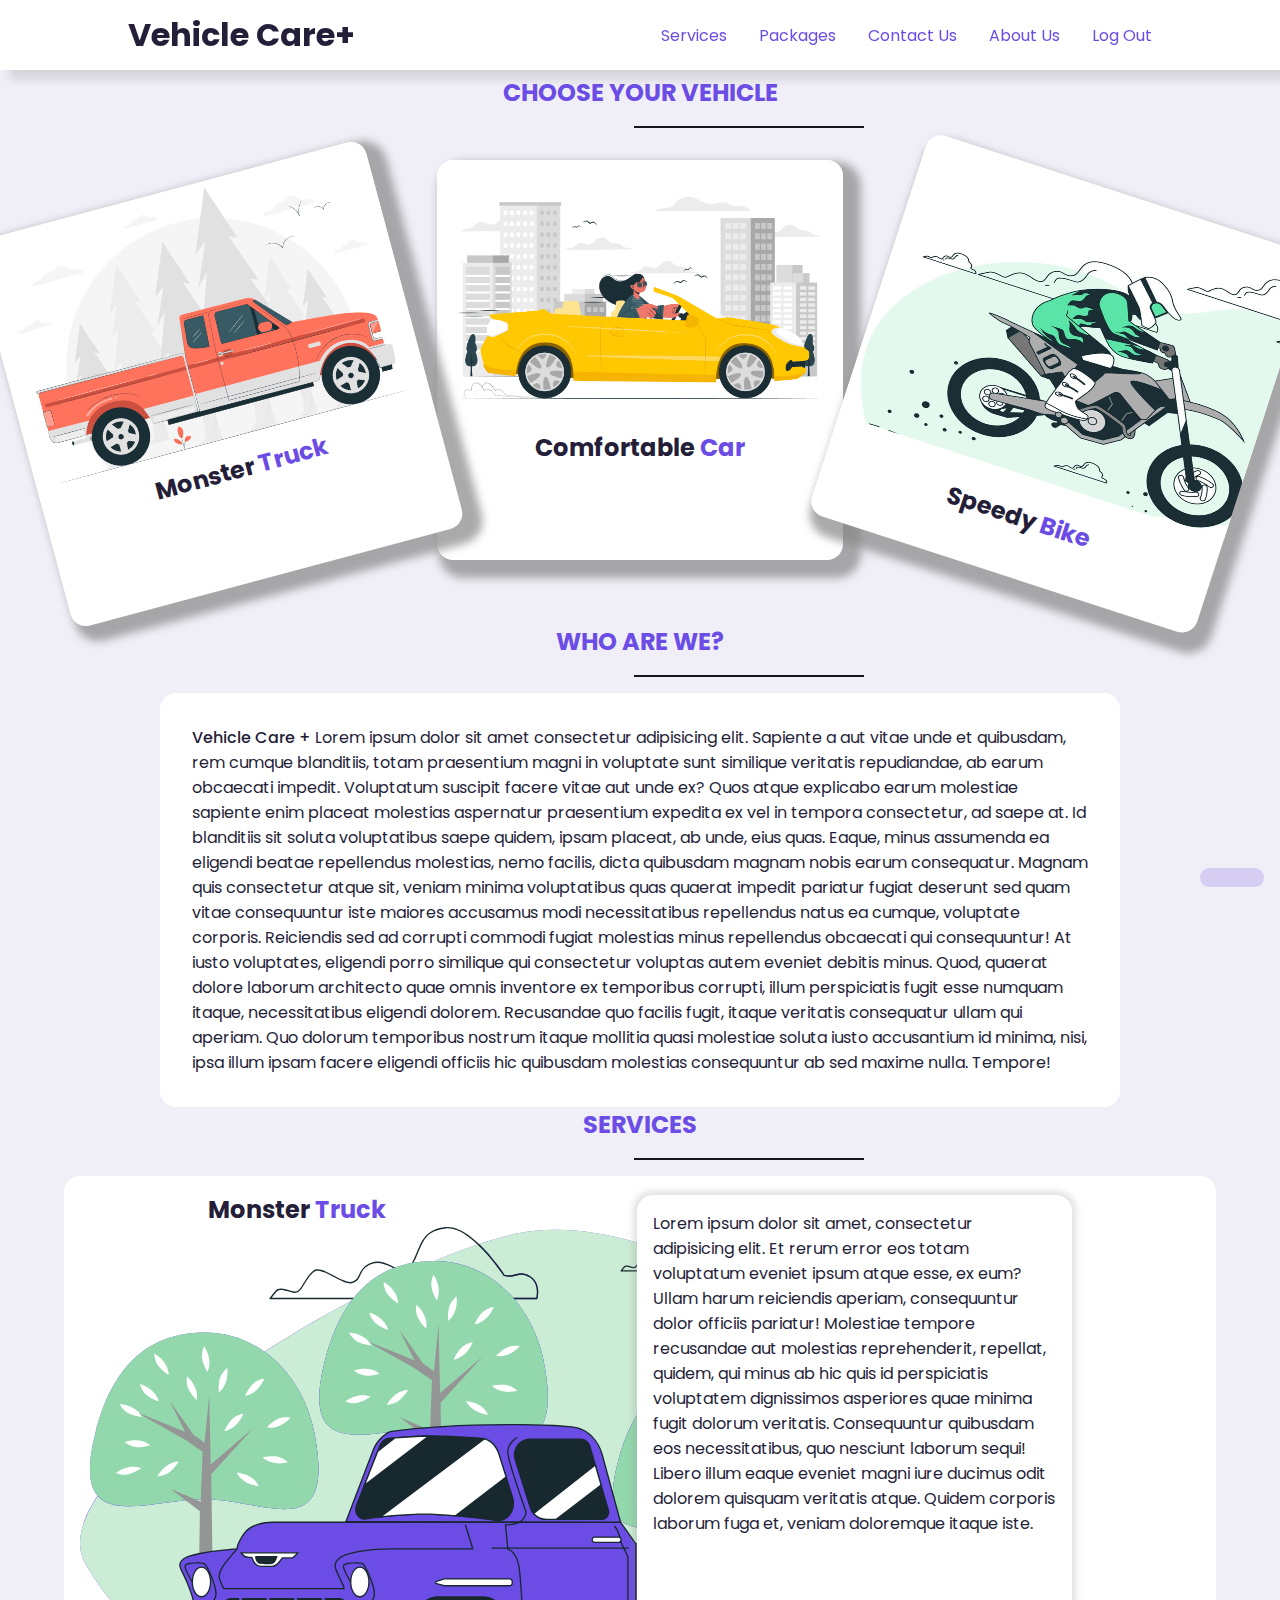
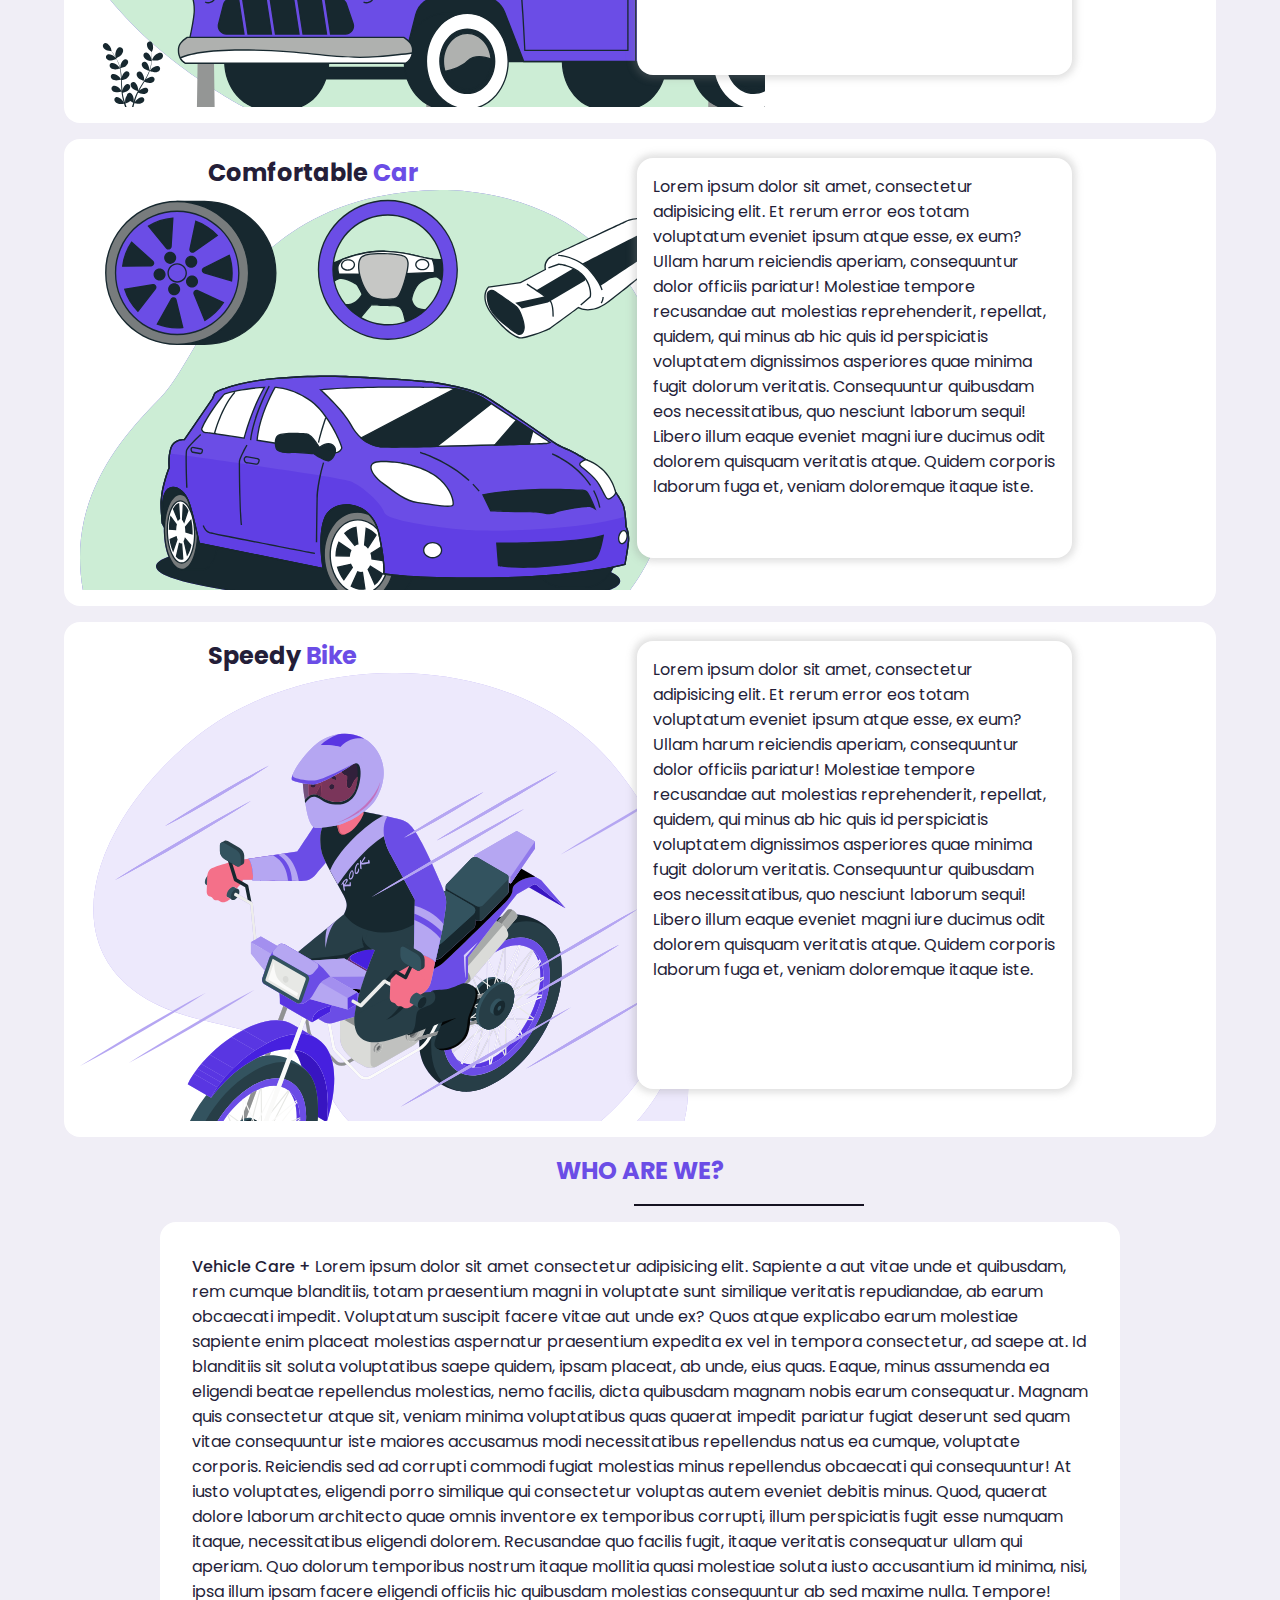
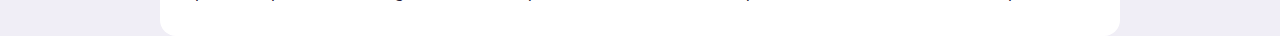
==== Home/index.html @ 8af2364d "Login Page FE completed, HomePage Nav, About and Serviecs completed FE" ====
<!DOCTYPE html>
<html lang="en">
<head>
    <meta charset="UTF-8">
    <meta http-equiv="X-UA-Compatible" content="IE=edge">
    <meta name="viewport" content="width=device-width, initial-scale=1.0">
    <title>VehicleCare+ - Take care of your Vehicle</title>
    <link rel="icon" type="image/png" sizes="32x32" href="./favicon-32x32.png">
    <link rel="stylesheet" href="style.css">
    <link rel="stylesheet" href="https://unicons.iconscout.com/release/v4.0.0/css/line.css">
</head>
<body>

</head>
<body>
  <nav>
    <div class="container">
      <h1 class="nav-title">Vehicle Care+</h1>
      <div class="navigations">
          <a href="#"><label class="navs create-package">Services</label></a>
          <a href="#"><label class="navs packages">Packages</label></a>
          <a href="#"><label class="navs contact-us">Contact Us</label></a>
          <a href="#"><label class="navs about-us">About Us</label></a>
          <a href="#"><label class="navs user">Log Out</a>
      </div>
    </div>
  </nav>


 <main>
    <div class="containerweb">
        <h2 class="vehicle-heading">CHOOSE YOUR VEHICLE</h2>
        <hr style="width:18%">


        <div class="choose-vehicle">
            <div class="truck">
                <img src="./images/truck.jpg">
                <h2 class="t">Monster <span class="namegroove">Truck</span></h2>
            </div>
            <div class="car">
                <img src="./images/car.jpg">
                <h2 class="c">Comfortable <span class="namegroove">Car</span></h2>
            </div>
            <div class="bike">
                <img src="./images/bike.jpg">
                <h2 class="b">Speedy <span class="namegroove">Bike</span></h2>
            </div>
        </div>
      </div>
      
<!-- ================================= SECTION 2 ABOUT US ===================================== -->


      <h2 class="vehicle-heading-two">WHO ARE WE?</h2>
        <hr style="width:18%">
      <div class="about-us-tab">
        <div class="about">
          <span class="bold">Vehicle Care +</span> Lorem ipsum dolor sit amet consectetur adipisicing elit. Sapiente a aut vitae unde et quibusdam, rem cumque blanditiis, totam praesentium magni in voluptate sunt similique veritatis repudiandae, ab earum obcaecati impedit. Voluptatum suscipit facere vitae aut unde ex? Quos atque explicabo earum molestiae sapiente enim placeat molestias aspernatur praesentium expedita ex vel in tempora consectetur, ad saepe at. Id blanditiis sit soluta voluptatibus saepe quidem, ipsam placeat, ab unde, eius quas. Eaque, minus assumenda ea eligendi beatae repellendus molestias, nemo facilis, dicta quibusdam magnam nobis earum consequatur. Magnam quis consectetur atque sit, veniam minima voluptatibus quas quaerat impedit pariatur fugiat deserunt sed quam vitae consequuntur iste maiores accusamus modi necessitatibus repellendus natus ea cumque, voluptate corporis. Reiciendis sed ad corrupti commodi fugiat molestias minus repellendus obcaecati qui consequuntur! At iusto voluptates, eligendi porro similique qui consectetur voluptas autem eveniet debitis minus. Quod, quaerat dolore laborum architecto quae omnis inventore ex temporibus corrupti, illum perspiciatis fugit esse numquam itaque, necessitatibus eligendi dolorem. Recusandae quo facilis fugit, itaque veritatis consequatur ullam qui aperiam. Quo dolorum temporibus nostrum itaque mollitia quasi molestiae soluta iusto accusantium id minima, nisi, ipsa illum ipsam facere eligendi officiis hic quibusdam molestias consequuntur ab sed maxime nulla. Tempore!
        </div>
      </div>
<!-- =============================== SERVICES ============================== -->
      <div class="services">

        <h2 class="vehicle-heading-two">SERVICES</h2>
        <hr style="width:18%">

   <!-- =========================== TRUCK ====================================== -->
      <div class="services-pane">
          <h2 class="service-heading">Monster <span class="namegroove">Truck</span></h2>
          <div class="service-card">
          <svg class="truck-svg">
            xmlns:dc="http://purl.org/dc/elements/1.1/"
 xmlns:cc="http://creativecommons.org/ns#"
 xmlns:rdf="http://www.w3.org/1999/02/22-rdf-syntax-ns#"
 xmlns:svg="http://www.w3.org/2000/svg"
 xmlns="http://www.w3.org/2000/svg"
 viewBox="0 0 883.69336 483.14667"
 height="483.14667"
 width="883.69336"
 xml:space="preserve"
 id="svg2"
 version="1.1"><metadata
   id="metadata8"><rdf:RDF><cc:Work
       rdf:about=""><dc:format>image/svg+xml</dc:format><dc:type
         rdf:resource="http://purl.org/dc/dcmitype/StillImage" /></cc:Work></rdf:RDF></metadata><defs
   id="defs6" /><g
   transform="matrix(1.3333333,0,0,-1.3333333,0,483.14667)"
   id="g10"><g
     transform="scale(0.1)"
     id="g12"><path
       id="path14"
       style="fill:hsl(252, 75%, 60%);fill-opacity:1;fill-rule:nonzero;stroke:none"
       d="m 6450.75,1924.89 c -191.88,346.76 -471.79,641.59 -808.89,864.96 C 5090.52,3155.15 4044.6,3745.88 3265,3572.04 2157.17,3325.02 -338.141,1770.84 38.3047,1101.82 414.754,432.801 1257.94,7.76172 1257.94,7.76172 h 4471.09 c 224.88,3.03908 708.9,178.86728 891.73,1279.32828 32.4,195.06 -53.61,427.48 -170.01,637.8" /><path
       id="path16"
       style="fill:#ccedd5;fill-opacity:1;fill-rule:nonzero;stroke:none"
       d="M 5729.03,7.76172 H 1257.94 c 0,0 -843.186,425.03928 -1219.6353,1094.05828 -26.0078,46.22 -38.30860625,96.67 -38.3047,150.62 0.0078125,106.38 47.875,226.42 132.781,354.48 51.598,-59.02 133.832,-77.57 232.481,-77.57 166.558,0.01 379.941,52.86 571.593,52.86 205.595,0 428.845,-74.69 595.185,-74.69 152.01,0 256.49,62.37 256.5,301.11 0.01,74.88 -10.26,167.11 -32.56,280.2 -44.59,226.08 -173.92,456.57 -372.84,599.85 212.59,136.54 434.31,266 653.43,382.37 -88.39,-118.85 -153.22,-269.68 -198.66,-445.96 -29.81,-115.64 -43.38,-208.48 -43.41,-282.64 -0.07,-221.95 121.09,-276.85 290.93,-276.84 166.56,0.01 379.94,52.85 571.6,52.85 205.59,0 428.85,-74.68 595.19,-74.68 152,0 256.49,62.37 256.5,301.1 0,74.88 -10.26,167.11 -32.57,280.21 -31.78,161.12 -106.63,324.53 -219.02,456.96 h 168.88 c 2.24,0 4.23,1.52 4.82,3.69 0.07,0.28 5.79,21.26 5.8,49.53 -0.01,18.83 -2.55,40.94 -11.2,62.28 -8.64,21.33 -23.52,41.9 -47.81,57.06 -25.83,16.17 -46.37,21.63 -64.86,21.63 -0.04,0 -0.08,0 -0.13,0 -15.98,-0.01 -30.13,-3.93 -44.88,-7.65 -14.76,-3.73 -30.17,-7.34 -49.16,-7.34 -10.28,0 -21.63,1.06 -34.5,3.78 -8.49,12.86 -63.75,95.33 -139.4,177.95 -16.14,17.62 -33.21,35.25 -50.95,52.22 97,32.35 188.09,58.3 271.26,76.84 96.35,21.49 196.7,31.29 299.76,31.29 730.75,0 1593.9,-493.33 2077.1,-813.48 337.1,-223.37 617.01,-518.2 808.89,-864.96 99.58,-179.92 176.92,-376.02 176.91,-551.06 -0.01,-29.57 -2.22,-58.55 -6.9,-86.74 C 6437.93,186.629 5953.91,10.8008 5729.03,7.76172 M 5773.24,1164.02 c 151.09,0 315.15,-54.88 437.39,-54.88 111.76,0 188.56,45.91 188.48,221.6 -0.03,54.97 -7.58,122.62 -23.93,205.57 -53.07,269.07 -269.5,546.66 -601.94,546.66 -125.62,0 -229.87,-30.03 -315.65,-85.54 -101.64,278.28 -344.8,528.74 -692.6,528.74 -403.35,0 -625.12,-255.15 -730.32,-663.25 -26.58,-103.1 -38.68,-185.87 -38.7,-251.99 -0.06,-197.89 107.96,-246.84 259.39,-246.83 148.5,0 338.75,47.12 509.63,47.12 124.86,0 257.02,-30.9 375.49,-50.6 -0.72,-11.29 -1.07,-22.03 -1.07,-32.32 0.08,-162.81 89.07,-203.13 213.79,-203.12 122.39,0.01 279.21,38.84 420.04,38.84 M 3422.06,3092.05 h -173.53 c -141.85,162.4 -341.34,275.84 -587.95,276.93 112.55,47.13 220.77,88.38 322.43,122.63 41.43,-39.17 79.43,-82.39 110.57,-120.89 25.37,-31.37 46.2,-59.61 60.69,-79.99 7.24,-10.2 12.89,-18.43 16.72,-24.1 3.84,-5.68 5.84,-8.76 5.85,-8.77 0.72,-1.11 1.83,-1.88 3.11,-2.16 l 1.09,4.88 4.19,2.72 -4.19,-2.72 -1.09,-4.88 c 14.36,-3.2 27.11,-4.45 38.64,-4.45 h 0.01 c 20.27,0 36.74,3.89 51.6,7.64 14.88,3.78 28.11,7.35 42.37,7.35 0.02,0 0.04,0 0.06,0 16.53,-0.03 34.85,-4.62 59.69,-20.11 22.37,-14 35.82,-32.6 43.84,-52.34 8.01,-19.72 10.47,-40.58 10.47,-58.52 0,-13.46 -1.37,-25.25 -2.75,-33.65 -0.66,-4.04 -1.32,-7.29 -1.82,-9.57" /><path
       id="path18"
       style="fill:#17282f;fill-opacity:1;fill-rule:nonzero;stroke:none"
       d="m 588.598,373.359 c -14.832,-4.379 -49.157,0.692 -49.18,0.7 -0.355,0.05 10.215,21.613 11.035,22.89 9.531,14.852 36.664,37.942 55.774,32.891 13.757,-3.649 19.789,-18.629 14.98,-31.41 -4.914,-13.059 -19.973,-21.328 -32.609,-25.071" /><path
       id="path20"
       style="fill:#17282f;fill-opacity:1;fill-rule:nonzero;stroke:none"
       d="m 268.223,387.73 c -0.328,-0.16 -3.399,23.649 -3.418,25.168 -0.242,17.653 9.648,51.883 28.371,58.204 13.484,4.546 26.781,-4.614 29.82,-17.93 3.109,-13.602 -4.891,-28.801 -13.367,-38.902 -9.957,-11.84 -41.383,-26.532 -41.406,-26.54" /><path
       id="path22"
       style="fill:#17282f;fill-opacity:1;fill-rule:nonzero;stroke:none"
       d="m 194.781,451.402 c 10.352,-5.8 34.805,-8.312 40.883,-8.863 3.024,-4.148 6.211,-8.617 9.625,-13.637 5.934,-8.882 12.547,-18.953 19.008,-30.382 1.723,-3.051 3.457,-6.391 5.199,-9.598 -4.055,4.797 -9.711,11.308 -10.332,11.879 -11.394,10.508 -39.601,24.129 -54.723,15.59 -10.89,-6.153 -12.695,-20.231 -5.769,-30.032 7.074,-10.019 21.719,-13.699 33.293,-14.078 12.078,-0.383 35.469,8.949 40.562,11.051 3.746,-7.172 7.422,-14.621 10.809,-22.613 5.867,-13.778 11.398,-28.778 15.027,-44.739 l -0.914,-0.39 c -3.195,4.879 -10.16,14.992 -10.828,15.762 -10.172,11.699 -36.711,28.328 -52.68,21.488 -11.5,-4.91 -14.839,-18.711 -9.035,-29.211 5.934,-10.731 20.082,-16 31.547,-17.649 13.215,-1.89 41.43,6.489 42.492,6.809 3.207,-14.937 5.371,-30.508 6.68,-46.457 0.961,-11.562 1.461,-23.301 1.852,-35.102 -2.161,3.5 -11.286,16.77 -12.051,17.661 -10.172,11.699 -36.715,28.328 -52.684,21.5 -11.504,-4.922 -14.836,-18.719 -9.031,-29.219 5.934,-10.731 20.078,-16 31.543,-17.641 12.898,-1.859 39.973,6.051 42.25,6.731 0.176,-5.364 0.371,-10.703 0.504,-16.071 0.437,-17.519 0.801,-35.089 1.695,-52.41 0.309,-6.011 0.828,-11.91 1.328,-17.82 -3.394,5.121 -9.754,14.34 -10.386,15.07 -10.176,11.699 -36.715,28.328 -52.68,21.508 -11.504,-4.918 -14.844,-18.719 -9.035,-29.219 5.933,-10.73 20.086,-16.011 31.543,-17.648 11.519,-1.652 34.425,4.508 40.851,6.34 0.903,-9.84 2.016,-19.582 3.571,-29.121 0.753,-4.09 1.265,-8.332 2.218,-12.2191 0.875,-3.9414 1.746,-7.8399 2.598,-11.711 2.059,-7.9296 3.941,-15.3125 6.047,-22.6406 1.039,-3.7109 2.101,-7.1914 3.16,-10.7812 -2.664,5.7109 -7.027,14.6797 -7.516,15.4726 -8.289,13.0977 -32.004,33.5583 -48.82,29.2188 -12.113,-3.1094 -17.504,-16.25 -13.352,-27.5117 4.239,-11.5 17.426,-18.8594 28.504,-22.2188 12.223,-3.6992 39.274,-0.2109 42.579,0.2305 2.628,-8.7813 5.261,-17.3086 7.882,-25.25 2.118,-6.4883 4.188,-12.5508 6.219,-18.39066 h 11.422 c -2.551,6.76956 -5.195,13.99216 -7.906,21.69926 -2.52,7.1211 -5.071,14.7109 -7.61,22.5429 3.043,1.2071 26.575,10.8086 36.129,19.7578 9.766,-6.4179 20.914,-11.8906 22.883,-12.8398 -2.656,-8.7812 -5.168,-17.3477 -7.363,-25.4102 -2.52,-9.1601 -4.735,-17.7382 -6.727,-25.74996 h 11.16 c 1.657,7.28126 3.453,14.92186 5.524,23.12896 1.82,7.3398 3.879,15.0703 6.07,23 3.332,-0.6875 30.016,-6.0274 42.449,-3.1875 11.293,2.5781 24.957,9 29.985,20.1796 4.925,10.9493 0.461,24.418 -11.407,28.3711 -16.48,5.488 -41.558,-13.2734 -50.73,-25.7734 -0.594,-0.7969 -6.473,-11.0273 -9.355,-16.3281 1.339,4.789 2.66,9.5508 4.136,14.5195 2.078,7.1406 4.508,14.6289 6.821,21.8984 1.332,3.7305 2.683,7.4922 4.046,11.3006 1.293,3.871 2.997,7.383 4.497,11.153 2.32,5.468 4.984,10.988 7.632,16.5 7.153,-2.551 28.278,-9.68 39.461,-8.86 11.555,0.84 26.035,5.117 32.703,15.41 6.524,10.067 4.149,24.059 -6.984,29.77 -15.453,7.918 -43.086,-6.82 -54.047,-17.793 -0.355,-0.348 -2.433,-2.91 -4.867,-5.969 2.754,5.309 5.477,10.621 8.441,15.891 8.407,14.988 17.442,30 26.43,45.078 1.875,3.141 3.695,6.312 5.559,9.453 6.007,-2.172 28.82,-10.094 40.547,-9.242 11.55,0.84 26.035,5.109 32.695,15.41 6.527,10.07 4.152,24.059 -6.981,29.77 -15.453,7.921 -43.086,-6.821 -54.05,-17.778 -0.391,-0.39 -2.864,-3.461 -5.602,-6.91 4.766,8.27 9.418,16.559 13.77,24.938 7.636,14.621 14.367,29.46 19.746,44.332 2.109,-0.793 28.672,-10.614 41.703,-9.672 11.551,0.84 26.031,5.121 32.695,15.41 6.524,10.082 4.156,24.082 -6.98,29.781 -15.45,7.918 -43.082,-6.832 -54.047,-17.781 -0.778,-0.789 -9.641,-11.918 -12.676,-16 l 0.215,0.531 c 5.5,15.668 8.82,31.309 11.25,46.301 2.445,14.937 3.476,29.219 4.082,42.387 0.637,13.171 0.414,25.261 0.125,35.961 -0.199,5.781 -0.488,11.07 -0.813,16.011 l 0.289,-0.23 c 0.25,-0.199 7.52,19.609 7.836,20.898 3.649,15.082 1.836,46.34 -12.972,55.41 -10.672,6.532 -23.852,1.262 -29.051,-9.558 -5.313,-11.039 -1.422,-25.629 3.875,-35.93 5.437,-10.551 24.445,-26.141 29.211,-29.941 0.226,-5.141 0.426,-10.629 0.504,-16.692 0.051,-10.679 0.011,-22.726 -0.91,-35.828 -0.235,-3.488 -0.633,-7.238 -0.954,-10.871 -0.738,6.242 -1.859,14.793 -2.062,15.602 -3.707,15.058 -19.723,41.968 -37.043,43.199 -12.48,0.871 -21.746,-9.879 -21.383,-21.871 0.375,-12.258 10.555,-23.41 20.008,-30.11 9.855,-6.988 34.52,-12.097 39.926,-13.16 -0.832,-8.039 -1.871,-16.289 -3.457,-24.82 -2.711,-14.727 -6.379,-30.297 -12.153,-45.617 l -0.972,0.179 c 0.023,5.829 -0.207,18.118 -0.344,19.129 -2.031,15.371 -14.988,43.879 -32.074,46.989 -12.309,2.242 -22.703,-7.411 -23.653,-19.387 -0.972,-12.211 7.918,-24.422 16.575,-32.121 9.976,-8.86 38.132,-17.442 39.191,-17.762 -5.555,-14.23 -12.348,-28.41 -20.059,-42.43 -5.57,-10.179 -11.632,-20.25 -17.812,-30.289 0.129,4.102 -0.16,20.2 -0.313,21.36 -2.035,15.371 -14.996,43.879 -32.078,47 -12.308,2.242 -22.703,-7.43 -23.652,-19.391 -0.973,-12.219 7.918,-24.418 16.574,-32.117 9.738,-8.652 36.684,-16.992 38.957,-17.684 -2.812,-4.558 -5.594,-9.129 -8.445,-13.687 -9.301,-14.852 -18.688,-29.699 -27.5,-44.641 -3.059,-5.18 -5.875,-10.39 -8.727,-15.609 0,6.148 -0.214,17.347 -0.347,18.308 -2.028,15.371 -14.989,43.883 -32.075,46.993 -12.308,2.25 -22.703,-7.422 -23.652,-19.383 -0.973,-12.219 7.918,-24.43 16.574,-32.117 8.696,-7.743 31.2,-15.231 37.567,-17.25 -4.672,-8.711 -9.117,-17.442 -13.086,-26.262 -1.625,-3.82 -3.535,-7.629 -4.891,-11.41 -1.441,-3.77 -2.875,-7.5003 -4.289,-11.1917 -2.66,-7.7578 -5.156,-14.957 -7.445,-22.2266 -1.188,-3.6719 -2.219,-7.1601 -3.32,-10.7422 0.929,6.2422 2.246,16.1289 2.261,17.0508 0.324,15.5117 -8.172,45.6407 -24.582,51.3087 -11.828,4.09 -23.57,-3.887 -26.324,-15.578 -0.348,-1.481 -0.543,-2.992 -0.609,-4.512 -8.114,-11.207 -12.965,-27.6601 -13.469,-37.9374 -0.047,-1 0.695,-12.7813 1.207,-18.793 -1.524,4.7422 -3.047,9.4336 -4.547,14.3828 -2.215,7.1094 -4.32,14.6992 -6.41,22.0469 -0.938,3.832 -1.891,7.7226 -2.852,11.6527 -1.05,3.929 -1.57,7.808 -2.398,11.781 -1.078,5.828 -1.902,11.91 -2.738,17.969 7.378,1.82 28.925,7.531 37.808,14.379 9.168,7.07 18.887,18.628 18.77,30.89 -0.114,12 -9.813,22.371 -22.246,20.981 -17.262,-1.911 -32.172,-29.45 -35.27,-44.649 -0.101,-0.492 -0.422,-3.773 -0.766,-7.66 -0.628,5.938 -1.285,11.867 -1.722,17.91 -1.262,17.137 -2.004,34.637 -2.824,52.18 -0.172,3.648 -0.395,7.289 -0.582,10.937 6.214,1.512 29.617,7.481 38.921,14.661 9.168,7.07 18.887,18.628 18.77,30.89 -0.117,12 -9.813,22.36 -22.246,20.988 -17.262,-1.929 -32.172,-29.468 -35.27,-44.656 -0.109,-0.543 -0.488,-4.461 -0.867,-8.844 -0.582,9.512 -1.281,19 -2.262,28.391 -1.707,16.41 -4.277,32.5 -8,47.871 2.2,0.512 29.778,6.961 40.122,14.942 9.167,7.07 18.89,18.628 18.765,30.89 -0.113,11.996 -9.812,22.36 -22.242,20.988 -17.262,-1.921 -32.176,-29.468 -35.27,-44.66 -0.218,-1.078 -1.468,-15.261 -1.75,-20.332 l -0.113,0.551 c -4.055,16.121 -9.914,30.992 -16.156,44.832 -6.211,13.82 -13.231,26.301 -19.984,37.609 -6.735,11.34 -13.59,21.301 -19.727,30.059 -3.359,4.723 -6.523,8.981 -9.516,12.91 l 0.368,-0.039 c 0.32,-0.019 -4.543,20.512 -4.997,21.77 -5.273,14.582 -24.031,39.66 -41.382,39.05 -12.504,-0.441 -20.594,-12.109 -18.965,-23.988 1.664,-12.152 12.961,-22.172 23.062,-27.84" /><path
       id="path24"
       style="fill:#17282f;fill-opacity:1;fill-rule:nonzero;stroke:none"
       d="m 6199.4,216.359 c -8.52,-2.519 -28.21,0.391 -28.22,0.403 l 6.33,13.117 c 5.47,8.519 21.04,21.769 31.99,18.871 7.89,-2.09 11.36,-10.68 8.6,-18.02 -2.82,-7.488 -11.46,-12.23 -18.7,-14.371" /><path
       id="path26"
       style="fill:#17282f;fill-opacity:1;fill-rule:nonzero;stroke:none"
       d="m 6015.61,224.59 -1.97,14.441 c -0.13,10.117 5.54,29.758 16.28,33.391 7.74,2.609 15.36,-2.641 17.1,-10.281 1.79,-7.801 -2.8,-16.532 -7.66,-22.309 -5.72,-6.801 -23.74,-15.23 -23.75,-15.242" /><path
       id="path28"
       style="fill:#17282f;fill-opacity:1;fill-rule:nonzero;stroke:none"
       d="m 5973.48,261.121 c 5.93,-3.332 19.96,-4.769 23.44,-5.082 1.74,-2.391 3.57,-4.937 5.53,-7.828 3.4,-5.09 7.2,-10.859 10.9,-17.43 0.99,-1.75 1.98,-3.66 2.99,-5.511 -2.34,2.761 -5.58,6.5 -5.93,6.82 -6.54,6.039 -22.72,13.851 -31.4,8.949 -6.25,-3.527 -7.28,-11.598 -3.31,-17.23 4.07,-5.739 12.46,-7.86 19.11,-8.079 6.92,-0.218 20.34,5.141 23.27,6.34 2.15,-4.109 4.25,-8.39 6.2,-12.968 3.36,-7.911 6.53,-16.512 8.61,-25.661 l -0.52,-0.242 c -1.83,2.813 -5.83,8.61 -6.21,9.051 -5.84,6.719 -21.06,16.25 -30.22,12.332 -6.6,-2.82 -8.52,-10.73 -5.19,-16.762 3.41,-6.148 11.53,-9.179 18.1,-10.121 7.59,-1.09 23.77,3.731 24.37,3.903 1.85,-8.563 3.09,-17.5 3.84,-26.653 0.55,-6.629 0.84,-13.367 1.07,-20.129 -1.24,2.012 -6.48,9.621 -6.92,10.121 -5.84,6.719 -21.06,16.25 -30.22,12.34 -6.6,-2.832 -8.52,-10.742 -5.19,-16.761 3.41,-6.149 11.52,-9.18 18.1,-10.129 7.4,-1.051 22.93,3.48 24.24,3.871 0.1,-3.071 0.21,-6.133 0.29,-9.223 0.25,-10.051 0.46,-20.129 0.97,-30.0702 0.17,-3.4375 0.47,-6.8204 0.76,-10.2188 -1.95,2.9492 -5.59,8.2305 -5.96,8.6484 -5.83,6.7106 -21.05,16.2496 -30.22,12.3316 -6.6,-2.82 -8.51,-10.73 -5.18,-16.7495 3.4,-6.1719 11.52,-9.1914 18.1,-10.1289 6.61,-0.9532 19.74,2.5898 23.43,3.6289 0.52,-5.6407 1.15,-11.2305 2.04,-16.6992 0.44,-2.3516 0.74,-4.7696 1.28,-7.0118 0.5,-2.25 1,-4.5 1.5,-6.7187 1.17,-4.5508 2.25,-8.7813 3.46,-12.9922 0.6,-2.1172 1.21,-4.1172 1.81,-6.1797 -1.52,3.2695 -4.03,8.4297 -4.31,8.8711 -4.75,7.5195 -18.36,19.2617 -28,16.7813 -6.96,-1.8008 -10.04,-9.3321 -7.67,-15.793 2.43,-6.5977 10,-10.8164 16.36,-12.75 7.01,-2.1289 22.53,-0.1289 24.42,0.1406 1.51,-5.0391 3.02,-9.9375 4.52,-14.4883 1.21,-3.7187 2.41,-7.19919 3.57,-10.55076 h 6.55 c -1.46,3.87891 -2.98,8.03126 -4.53,12.44926 -1.45,4.082 -2.91,8.4414 -4.37,12.9218 1.75,0.6993 15.25,6.1993 20.73,11.3477 5.6,-3.6875 12,-6.8281 13.12,-7.3672 -1.52,-5.043 -2.96,-9.9609 -4.22,-14.582 -1.44,-5.2578 -2.71,-10.17971 -3.86,-14.76956 h 6.4 c 0.96,4.17969 1.98,8.55076 3.18,13.26956 1.04,4.1992 2.22,8.6406 3.48,13.1914 1.91,-0.4024 17.22,-3.461 24.35,-1.832 6.47,1.4804 14.31,5.1601 17.2,11.582 2.83,6.2812 0.27,14 -6.55,16.2812 -9.45,3.1368 -23.84,-7.6211 -29.1,-14.7929 -0.33,-0.4493 -3.71,-6.3282 -5.36,-9.3672 0.76,2.75 1.52,5.4804 2.37,8.3281 1.19,4.1016 2.59,8.4023 3.91,12.5703 0.77,2.1406 1.54,4.2891 2.32,6.4688 0.74,2.2226 1.72,4.2422 2.58,6.4023 1.33,3.1289 2.86,6.3086 4.39,9.4688 4.1,-1.461 16.22,-5.5508 22.63,-5.0899 6.62,0.4805 14.93,2.9414 18.76,8.8399 3.74,5.7812 2.38,13.8086 -4,17.0781 -8.87,4.5507 -24.72,-3.8985 -31.01,-10.1992 -0.2,-0.2071 -1.39,-1.668 -2.79,-3.418 1.57,3.0391 3.13,6.0781 4.84,9.1094 4.83,8.6015 10,17.2105 15.16,25.8595 1.07,1.801 2.12,3.609 3.19,5.422 3.45,-1.25 16.54,-5.793 23.25,-5.301 6.64,0.48 14.95,2.937 18.76,8.828 3.75,5.793 2.39,13.813 -4,17.082 -8.87,4.559 -24.72,-3.902 -31.01,-10.191 -0.22,-0.231 -1.64,-1.981 -3.21,-3.969 2.74,4.738 5.4,9.508 7.9,14.309 4.39,8.39 8.24,16.902 11.33,25.429 1.21,-0.449 16.45,-6.078 23.93,-5.551 6.62,0.493 14.93,2.942 18.75,8.84 3.75,5.782 2.38,13.813 -4.01,17.094 -8.87,4.539 -24.72,-3.91 -31,-10.203 -0.44,-0.449 -5.53,-6.84 -7.27,-9.18 l 0.12,0.301 c 3.15,8.992 5.06,17.969 6.45,26.559 1.41,8.582 1.99,16.773 2.35,24.32 0.36,7.562 0.23,14.492 0.06,20.621 -0.1,3.32 -0.27,6.359 -0.45,9.191 l 0.15,-0.121 4.5,11.989 c 2.09,8.652 1.06,26.582 -7.44,31.793 -6.12,3.738 -13.68,0.718 -16.67,-5.493 -3.04,-6.339 -0.81,-14.711 2.23,-20.621 3.11,-6.047 14.02,-14.988 16.76,-17.179 0.12,-2.938 0.24,-6.09 0.28,-9.567 0.03,-6.121 0.01,-13.031 -0.52,-20.551 -0.13,-2 -0.36,-4.152 -0.54,-6.23 -0.42,3.57 -1.07,8.48 -1.19,8.949 -2.12,8.629 -11.31,24.07 -21.25,24.781 -7.15,0.5 -12.48,-5.671 -12.26,-12.55 0.21,-7.032 6.05,-13.43 11.47,-17.27 5.66,-4.012 19.81,-6.941 22.9,-7.551 -0.47,-4.621 -1.07,-9.34 -1.98,-14.23 -1.55,-8.461 -3.65,-17.399 -6.97,-26.18 l -0.56,0.102 c 0.02,3.347 -0.12,10.386 -0.19,10.98 -1.17,8.817 -8.6,25.156 -18.4,26.949 -7.06,1.289 -13.03,-4.261 -13.57,-11.109 -0.56,-7.012 4.54,-14.023 9.51,-18.434 5.72,-5.089 21.87,-10.007 22.49,-10.199 -3.2,-8.16 -7.09,-16.289 -11.52,-24.34 -3.19,-5.828 -6.67,-11.609 -10.21,-17.371 0.07,2.352 -0.1,11.594 -0.19,12.25 -1.16,8.821 -8.59,25.184 -18.4,26.961 -7.06,1.293 -13.02,-4.25 -13.57,-11.117 -0.56,-7.012 4.55,-14.012 9.51,-18.434 5.59,-4.957 21.05,-9.738 22.35,-10.136 -1.61,-2.621 -3.21,-5.242 -4.85,-7.84 -5.33,-8.531 -10.71,-17.063 -15.77,-25.6212 -1.76,-2.9688 -3.37,-5.9688 -5.01,-8.9492 0,3.5273 -0.12,9.9492 -0.2,10.5 -1.16,8.8204 -8.6,25.1684 -18.39,26.9574 -7.06,1.293 -13.03,-4.258 -13.58,-11.118 -0.56,-7.011 4.55,-14.0113 9.51,-18.4215 4.99,-4.4375 17.9,-8.75 21.56,-9.9101 -2.69,-4.9883 -5.24,-10 -7.51,-15.0586 -0.93,-2.1914 -2.03,-4.3789 -2.81,-6.5391 -0.83,-2.1719 -1.65,-4.3125 -2.46,-6.4219 -1.52,-4.4609 -2.96,-8.5781 -4.27,-12.7578 -0.68,-2.1015 -1.27,-4.1015 -1.91,-6.1601 0.54,3.5781 1.29,9.2578 1.3,9.7773 0.19,8.9024 -4.69,26.1914 -14.1,29.4414 -6.79,2.3399 -13.52,-2.2422 -15.1,-8.9414 l -0.35,-2.5898 c -4.65,-6.4297 -7.43,-15.8594 -7.73,-21.7578 -0.03,-0.5703 0.4,-7.3399 0.7,-10.7696 -0.88,2.7071 -1.75,5.3985 -2.61,8.25 -1.27,4.0664 -2.48,8.4297 -3.68,12.6289 -0.54,2.211 -1.09,4.4414 -1.63,6.6797 -0.61,2.2696 -0.9,4.5 -1.38,6.7696 -0.62,3.3515 -1.09,6.832 -1.57,10.3007 4.23,1.0508 16.59,4.3282 21.69,8.2579 5.26,4.0507 10.84,10.6914 10.77,17.7222 -0.07,6.891 -5.64,12.829 -12.76,12.028 -9.91,-1.09 -18.46,-16.887 -20.24,-25.6096 -0.06,-0.2891 -0.24,-2.1602 -0.44,-4.3985 -0.36,3.4102 -0.74,6.8086 -0.98,10.2774 -0.73,9.8317 -1.16,19.8707 -1.63,29.9337 -0.09,2.098 -0.22,4.187 -0.33,6.289 3.57,0.859 16.98,4.281 22.33,8.398 5.26,4.063 10.84,10.692 10.77,17.723 -0.07,6.879 -5.64,12.828 -12.77,12.039 -9.9,-1.101 -18.45,-16.902 -20.23,-25.609 -0.07,-0.321 -0.28,-2.563 -0.5,-5.082 -0.33,5.461 -0.73,10.902 -1.3,16.289 -0.97,9.41 -2.45,18.64 -4.59,27.461 1.26,0.289 17.08,3.992 23.02,8.57 5.26,4.051 10.84,10.691 10.77,17.719 -0.07,6.883 -5.63,12.832 -12.76,12.043 -9.9,-1.114 -18.46,-16.903 -20.24,-25.621 -0.12,-0.61 -0.84,-8.75 -1,-11.672 l -0.07,0.32 c -2.32,9.25 -5.68,17.781 -9.27,25.723 -3.55,7.929 -7.59,15.09 -11.46,21.578 -3.86,6.5 -7.8,12.219 -11.31,17.25 -1.93,2.699 -3.74,5.14 -5.46,7.402 l 0.21,-0.023 -2.87,12.48 c -3.02,8.371 -13.79,22.75 -23.74,22.403 -7.17,-0.243 -11.81,-6.942 -10.88,-13.762 0.96,-6.969 7.44,-12.711 13.24,-15.969" /><path
       id="path30"
       style="fill:#17282f;fill-opacity:1;fill-rule:nonzero;stroke:none"
       d="m 6519.94,386.27 c -15.35,-4.54 -50.87,0.71 -50.9,0.722 -0.37,0.059 10.58,22.36 11.43,23.699 9.86,15.36 37.95,39.258 57.71,34.028 14.25,-3.77 20.49,-19.278 15.51,-32.5 -5.08,-13.52 -20.66,-22.078 -33.75,-25.949" /><path
       id="path32"
       style="fill:#17282f;fill-opacity:1;fill-rule:nonzero;stroke:none"
       d="m 6188.34,401.129 c -0.33,-0.149 -3.52,24.492 -3.53,26.062 -0.26,18.258 9.99,53.688 29.36,60.231 13.96,4.719 27.72,-4.77 30.87,-18.551 3.21,-14.07 -5.07,-29.82 -13.84,-40.262 -10.3,-12.25 -42.83,-27.468 -42.86,-27.48" /><path
       id="path34"
       style="fill:#17282f;fill-opacity:1;fill-rule:nonzero;stroke:none"
       d="m 6112.32,467.039 c 10.73,-6 36.03,-8.609 42.32,-9.18 3.13,-4.289 6.43,-8.91 9.97,-14.109 6.13,-9.191 12.99,-19.609 19.67,-31.441 1.79,-3.161 3.58,-6.618 5.38,-9.938 -4.19,4.969 -10.05,11.699 -10.69,12.301 -11.8,10.879 -40.99,24.969 -56.65,16.129 -11.26,-6.36 -13.13,-20.942 -5.96,-31.082 7.31,-10.36 22.47,-14.188 34.45,-14.567 12.51,-0.402 36.72,9.27 41.99,11.43 3.88,-7.41 7.69,-15.121 11.18,-23.391 6.08,-14.269 11.8,-29.8 15.56,-46.312 l -0.95,-0.41 c -3.31,5.051 -10.51,15.511 -11.21,16.301 -10.52,12.121 -37.99,29.332 -54.52,22.261 -11.9,-5.09 -15.36,-19.359 -9.35,-30.23 6.14,-11.121 20.79,-16.582 32.65,-18.281 13.67,-1.95 42.88,6.722 43.98,7.062 3.33,-15.461 5.56,-31.59 6.91,-48.102 1,-11.96 1.52,-24.121 1.93,-36.32 -2.24,3.61 -11.68,17.36 -12.49,18.262 -10.52,12.117 -37.99,29.328 -54.52,22.258 -11.9,-5.09 -15.36,-19.371 -9.35,-30.239 6.14,-11.101 20.79,-16.57 32.65,-18.269 13.35,-1.902 41.37,6.277 43.73,6.976 0.18,-5.539 0.39,-11.078 0.52,-16.628 0.46,-18.141 0.83,-36.321 1.76,-54.25 0.31,-6.211 0.86,-12.329 1.38,-18.45 -3.52,5.309 -10.1,14.852 -10.76,15.61 -10.53,12.101 -37.99,29.32 -54.53,22.25 -11.9,-5.09 -15.36,-19.36 -9.34,-30.239 6.13,-11.109 20.78,-16.57 32.64,-18.261 11.93,-1.711 35.64,4.66 42.29,6.562 0.93,-10.191 2.08,-20.273 3.69,-30.14 0.78,-4.243 1.31,-8.622 2.3,-12.653 0.9,-4.0779 1.8,-8.117 2.69,-12.1092 2.13,-8.2187 4.07,-15.8515 6.25,-23.4375 1.08,-3.8515 2.18,-7.4531 3.27,-11.1718 -2.75,5.9101 -7.27,15.2109 -7.78,16.0078 -8.57,13.5703 -33.12,34.7417 -50.52,30.2617 -12.55,-3.2305 -18.12,-16.8203 -13.83,-28.4687 4.39,-11.9219 18.04,-19.5313 29.52,-23.0118 12.64,-3.8281 40.64,-0.2109 44.06,0.25 2.71,-9.0976 5.45,-17.9297 8.15,-26.1484 2.2,-6.7109 4.34,-12.9922 6.45,-19.03126 h 11.81 c -2.63,6.99996 -5.37,14.48046 -8.17,22.46096 -2.61,7.3711 -5.25,15.2187 -7.88,23.3203 3.15,1.2578 27.5,11.1875 37.39,20.4687 10.11,-6.6484 21.65,-12.3203 23.68,-13.3007 -2.74,-9.0782 -5.34,-17.9493 -7.61,-26.2969 -2.61,-9.4805 -4.91,-18.3633 -6.97,-26.65236 h 11.56 c 1.71,7.53906 3.56,15.44146 5.71,23.94146 1.88,7.5898 4.02,15.5976 6.29,23.8007 3.45,-0.7109 31.06,-6.2422 43.93,-3.3007 11.68,2.6679 25.83,9.3203 31.04,20.8906 5.1,11.3281 0.47,25.2695 -11.81,29.3672 -17.06,5.6799 -43.02,-13.7305 -52.51,-26.668 -0.61,-0.832 -6.7,-11.4297 -9.69,-16.9102 1.39,4.961 2.76,9.8907 4.29,15.0196 2.15,7.3984 4.67,15.1601 7.05,22.6797 1.39,3.8593 2.79,7.7498 4.19,11.6918 1.35,4 3.11,7.64 4.66,11.546 2.4,5.653 5.17,11.372 7.9,17.071 7.4,-2.649 29.27,-10.02 40.85,-9.168 11.95,0.871 26.94,5.289 33.84,15.949 6.76,10.43 4.31,24.91 -7.22,30.82 -15.99,8.192 -44.6,-7.058 -55.95,-18.422 -0.37,-0.359 -2.52,-3.007 -5.03,-6.168 2.85,5.489 5.67,10.969 8.74,16.442 8.7,15.519 18.05,31.047 27.35,46.648 1.94,3.262 3.83,6.539 5.75,9.789 6.22,-2.25 29.83,-10.449 41.97,-9.57 11.96,0.871 26.95,5.301 33.84,15.949 6.76,10.434 4.3,24.914 -7.23,30.821 -15.98,8.203 -44.58,-7.047 -55.93,-18.407 -0.41,-0.402 -2.97,-3.582 -5.8,-7.14 4.93,8.539 9.74,17.129 14.25,25.797 7.9,15.152 14.87,30.5 20.43,45.902 2.19,-0.82 29.68,-11 43.17,-10.012 11.95,0.871 26.94,5.289 33.85,15.949 6.74,10.434 4.29,24.911 -7.23,30.821 -16,8.191 -44.6,-7.059 -55.95,-18.41 -0.8,-0.809 -9.98,-12.34 -13.11,-16.559 l 0.21,0.539 c 5.7,16.223 9.13,32.41 11.65,47.93 2.53,15.472 3.6,30.261 4.22,43.883 0.66,13.628 0.43,26.136 0.14,37.207 -0.21,5.992 -0.51,11.472 -0.84,16.582 l 0.29,-0.25 c 0.26,-0.192 7.79,20.308 8.12,21.648 3.78,15.602 1.9,47.961 -13.43,57.352 -11.05,6.757 -24.69,1.308 -30.07,-9.891 -5.5,-11.441 -1.47,-26.551 4.01,-37.199 5.63,-10.922 25.3,-27.051 30.23,-31 0.24,-5.309 0.44,-10.981 0.53,-17.27 0.04,-11.051 0.01,-23.519 -0.94,-37.082 -0.25,-3.617 -0.67,-7.488 -0.99,-11.25 -0.76,6.449 -1.93,15.313 -2.14,16.153 -3.83,15.589 -20.41,43.449 -38.34,44.707 -12.92,0.902 -22.51,-10.219 -22.13,-22.637 0.39,-12.68 10.92,-24.231 20.71,-31.16 10.2,-7.231 35.73,-12.52 41.33,-13.621 -0.86,-8.332 -1.95,-16.86 -3.59,-25.692 -2.8,-15.25 -6.6,-31.367 -12.58,-47.219 l -1,0.192 c 0.03,6.027 -0.22,18.75 -0.35,19.789 -2.1,15.91 -15.52,45.418 -33.21,48.648 -12.73,2.321 -23.49,-7.687 -24.48,-20.07 -1.01,-12.648 8.2,-25.277 17.16,-33.238 10.32,-9.18 39.47,-18.059 40.56,-18.391 -5.75,-14.73 -12.78,-29.41 -20.76,-43.93 -5.77,-10.531 -12.04,-20.949 -18.43,-31.351 0.13,4.242 -0.17,20.922 -0.33,22.121 -2.11,15.91 -15.51,45.422 -33.2,48.648 -12.74,2.321 -23.5,-7.687 -24.48,-20.066 -1.01,-12.652 8.19,-25.293 17.16,-33.242 10.07,-8.969 37.96,-17.598 40.32,-18.32 -2.91,-4.719 -5.79,-9.45 -8.74,-14.161 -9.63,-15.379 -19.35,-30.75 -28.47,-46.218 -3.16,-5.352 -6.08,-10.75 -9.03,-16.141 0,6.371 -0.23,17.949 -0.36,18.949 -2.1,15.91 -15.52,45.422 -33.2,48.641 -12.74,2.32 -23.49,-7.68 -24.48,-20.059 -1,-12.652 8.19,-25.281 17.16,-33.25 8.99,-8 32.28,-15.761 38.88,-17.851 -4.84,-9.02 -9.44,-18.059 -13.55,-27.168 -1.68,-3.981 -3.65,-7.922 -5.06,-11.821 -1.49,-3.902 -2.98,-7.769 -4.44,-11.5894 -2.75,-8.0313 -5.34,-15.4805 -7.71,-23.0118 -1.23,-3.8007 -2.29,-7.3984 -3.43,-11.1093 0.96,6.4609 2.32,16.6992 2.34,17.6484 0.33,16.043 -8.46,47.2421 -25.45,53.1011 -12.24,4.231 -24.38,-4.019 -27.24,-16.109 -0.36,-1.539 -0.56,-3.109 -0.63,-4.68 -8.4,-11.609 -13.42,-28.6207 -13.94,-39.2808 -0.05,-1.0196 0.72,-13.2188 1.24,-19.4297 -1.57,4.8984 -3.15,9.7578 -4.7,14.8789 -2.29,7.3711 -4.47,15.2226 -6.63,22.8203 -0.97,3.9687 -1.96,7.9922 -2.95,12.0503 -1.1,4.079 -1.63,8.09 -2.49,12.2 -1.12,6.039 -1.97,12.332 -2.83,18.609 7.63,1.871 29.94,7.781 39.13,14.871 9.49,7.32 19.55,19.289 19.43,31.969 -0.12,12.43 -10.16,23.16 -23.03,21.723 -17.86,-1.981 -33.3,-30.493 -36.5,-46.211 -0.11,-0.512 -0.44,-3.911 -0.79,-7.93 -0.66,6.141 -1.34,12.289 -1.79,18.539 -1.3,17.742 -2.07,35.859 -2.92,54 -0.18,3.781 -0.41,7.551 -0.6,11.34 6.43,1.551 30.65,7.73 40.28,15.16 9.49,7.332 19.55,19.289 19.43,31.98 -0.12,12.422 -10.15,23.141 -23.03,21.711 -17.86,-1.98 -33.3,-30.48 -36.5,-46.222 -0.12,-0.547 -0.51,-4.61 -0.9,-9.149 -0.6,9.86 -1.33,19.668 -2.34,29.391 -1.77,16.988 -4.43,33.629 -8.27,49.551 2.26,0.519 30.81,7.207 41.52,15.457 9.49,7.32 19.55,19.293 19.42,31.972 -0.11,12.418 -10.15,23.161 -23.02,21.731 -17.86,-1.992 -33.3,-30.5 -36.51,-46.223 -0.22,-1.109 -1.52,-15.789 -1.8,-21.051 l -0.12,0.582 c -4.2,16.668 -10.26,32.071 -16.73,46.399 -6.43,14.293 -13.69,27.211 -20.68,38.922 -6.97,11.738 -14.07,22.039 -20.41,31.121 -3.49,4.879 -6.76,9.277 -9.86,13.348 l 0.38,-0.02 c 0.34,-0.031 -4.7,21.219 -5.17,22.52 -5.46,15.089 -24.87,41.05 -42.83,40.421 -12.94,-0.453 -21.32,-12.531 -19.63,-24.839 1.73,-12.571 13.42,-22.954 23.86,-28.813" /><path
       id="path36"
       style="fill:#17282f;fill-opacity:1;fill-rule:nonzero;stroke:none"
       d="m 31.0078,0 h 6583.16 V 10 H 31.0078 Z" /><path
       id="path38"
       style="fill:#17282f;fill-opacity:1;fill-rule:nonzero;stroke:none"
       d="m 3181.04,3260.58 4.19,2.72 c -0.09,0.13 -58.25,89.81 -140.54,179.68 -41.15,44.93 -88.32,89.92 -137.46,123.81 -49.13,33.86 -100.28,56.79 -149.69,56.83 -5.33,0 -10.65,-0.27 -15.93,-0.82 -49.08,-5.16 -85.66,-18.15 -113.86,-36.68 -42.35,-27.82 -65.35,-67.8 -84.36,-110.71 -19.02,-42.96 -34.27,-89.08 -60.65,-130.49 -9.14,-14.36 -18.76,-23.74 -28.72,-29.58 -9.98,-5.83 -20.4,-8.22 -31.62,-8.23 -26.23,-0.09 -56.72,13.76 -89.25,28.1 -32.55,14.25 -67.26,28.91 -103.27,28.94 -13.44,0.01 -27.05,-2.07 -40.63,-7.01 -28.59,-10.39 -47.8,-22.9 -61.45,-36.39 -20.5,-20.25 -28.19,-42.34 -37.24,-61.14 -9.17,-18.89 -19,-34.44 -44.47,-45.47 -5.47,-2.35 -11.67,-3.46 -18.61,-3.46 -15.49,-0.03 -34.52,5.68 -55.13,14.52 -30.94,13.23 -65.43,33.33 -98.51,50.2 -33.14,16.83 -64.73,30.66 -91.39,30.76 -12.52,0.02 -24.18,-3.25 -33.6,-11.12 -31.41,-26.2 -52.08,-59.92 -69.96,-89.28 -8.93,-14.68 -17.17,-28.28 -25.55,-39.28 -8.37,-11.03 -16.85,-19.36 -26,-23.92 -4.48,-2.24 -9.72,-3.24 -15.76,-3.24 -13.67,-0.05 -30.99,5.38 -49.08,11.04 -18.13,5.63 -37.08,11.48 -55.16,11.51 -16.59,0.09 -32.86,-5.37 -44.98,-20.66 -40.83,-51.03 -40.83,-51.03 -40.83,-51.03 -1.21,-1.5 -1.44,-3.55 -0.61,-5.29 0.84,-1.74 2.58,-2.84 4.51,-2.84 h 2000.58 c 2.24,0 4.23,1.52 4.82,3.69 0.07,0.28 5.79,21.26 5.8,49.53 -0.01,18.83 -2.55,40.94 -11.2,62.28 -8.64,21.33 -23.52,41.9 -47.81,57.06 -25.89,16.21 -46.46,21.66 -64.99,21.63 -15.98,-0.01 -30.13,-3.93 -44.88,-7.65 -14.76,-3.73 -30.17,-7.34 -49.16,-7.34 -10.8,0 -22.78,1.17 -36.47,4.21 l -1.08,-4.88 4.19,2.72 -4.19,-2.72 -1.09,-4.88 c 14.36,-3.2 27.11,-4.45 38.64,-4.45 20.27,0 36.74,3.89 51.61,7.64 14.9,3.79 28.14,7.36 42.43,7.35 16.53,-0.03 34.85,-4.62 59.69,-20.11 22.37,-14 35.82,-32.6 43.84,-52.34 8.01,-19.72 10.47,-40.58 10.47,-58.52 0,-13.46 -1.37,-25.25 -2.75,-33.65 -0.68,-4.19 -1.37,-7.54 -1.88,-9.82 -0.25,-1.14 -0.46,-2.01 -0.6,-2.59 l -0.22,-0.84 4.83,-1.32 v 5 H 1425.43 v -5 l 3.9,-3.12 c 0,0 0,0 40.83,51.04 10.26,12.69 22.5,16.8 37.18,16.9 15.88,0.02 34.13,-5.4 52.18,-11.05 18.09,-5.61 35.91,-11.46 52.06,-11.5 7.12,0 14,1.19 20.23,4.3 11.26,5.65 20.64,15.18 29.49,26.81 26.4,34.89 49.15,89.68 93.96,126.93 7.35,6.1 16.29,8.77 27.19,8.8 15.4,0.02 34.38,-5.68 54.95,-14.52 30.89,-13.23 65.36,-33.33 98.47,-50.2 33.17,-16.83 64.84,-30.66 91.61,-30.76 7.99,0 15.6,1.29 22.55,4.27 18.67,7.96 30.46,18.99 38.83,31.27 12.56,18.47 18,39.1 30.58,58.42 12.56,19.31 31.9,38.01 73.22,53.1 12.42,4.51 24.8,6.41 37.22,6.41 33.22,0.05 66.83,-13.83 99.26,-28.1 32.46,-14.18 63.61,-28.86 93.26,-28.94 12.66,-0.02 25.06,2.79 36.67,9.6 11.61,6.8 22.34,17.48 32.11,32.84 36.24,57.07 51.59,121.02 81.75,172.4 15.06,25.71 33.66,48.29 60.31,65.81 26.66,17.51 61.53,30.04 109.42,35.09 4.92,0.52 9.88,0.77 14.88,0.77 46.22,0.04 95.81,-21.78 144.02,-55.06 72.31,-49.86 141.29,-125.1 192.02,-187.84 25.37,-31.37 46.2,-59.61 60.69,-79.99 7.24,-10.2 12.89,-18.43 16.72,-24.1 3.84,-5.68 5.84,-8.76 5.85,-8.77 0.72,-1.11 1.83,-1.88 3.11,-2.16 l 1.09,4.88" /><path
       id="path40"
       style="fill:#17282f;fill-opacity:1;fill-rule:nonzero;stroke:none"
       d="m 4936.33,3381.46 4.19,2.72 c -0.09,0.13 -29.19,45.01 -70.45,90.08 -20.64,22.53 -44.31,45.12 -69.09,62.21 -24.77,17.06 -50.71,28.79 -76.19,28.83 -2.75,0 -5.49,-0.14 -8.22,-0.42 -24.82,-2.61 -43.52,-9.21 -57.99,-18.72 -21.75,-14.29 -33.5,-34.81 -43.05,-56.37 -9.56,-21.63 -17.15,-44.52 -30.12,-64.86 -4.41,-6.92 -8.93,-11.29 -13.5,-13.96 -4.58,-2.67 -9.28,-3.76 -14.53,-3.77 -12.25,-0.09 -27.32,6.62 -43.58,13.82 -16.29,7.12 -33.9,14.64 -52.59,14.68 -6.97,0 -14.08,-1.08 -21.15,-3.66 -14.54,-5.28 -24.5,-11.72 -31.6,-18.75 -10.68,-10.56 -14.65,-22.05 -19.1,-31.24 -4.55,-9.28 -8.87,-16.21 -20.94,-21.49 -2.36,-1.01 -5.11,-1.52 -8.31,-1.52 -7.14,-0.03 -16.41,2.68 -26.55,7.05 -15.25,6.51 -32.45,16.53 -49.06,25 -16.67,8.43 -32.59,15.54 -46.79,15.63 -6.66,0.03 -13.16,-1.76 -18.38,-6.13 -16.09,-13.43 -26.54,-30.55 -35.49,-45.21 -4.46,-7.34 -8.55,-14.08 -12.61,-19.41 -4.06,-5.36 -8.08,-9.22 -12.12,-11.22 -1.8,-0.91 -4.01,-1.36 -6.75,-1.36 -6.21,-0.05 -14.74,2.56 -23.77,5.4 -9.08,2.81 -18.72,5.83 -28.3,5.86 -8.77,0.1 -17.9,-2.97 -24.42,-11.25 -20.4,-25.49 -20.4,-25.49 -20.4,-25.49 -1.2,-1.51 -1.44,-3.55 -0.6,-5.29 0.83,-1.74 2.58,-2.84 4.51,-2.84 h 999.32 c 2.25,0 4.23,1.52 4.82,3.68 0.07,0.29 2.98,10.95 2.99,25.4 -0.01,9.63 -1.3,20.99 -5.78,32.05 -4.47,11.06 -12.26,21.82 -24.88,29.69 -13.19,8.28 -24.03,11.21 -33.78,11.19 -8.42,-0.02 -15.71,-2.06 -23.04,-3.9 -7.35,-1.87 -14.78,-3.59 -23.94,-3.6 -5.22,0 -11.01,0.57 -17.68,2.05 l -1.08,-4.88 4.19,2.72 -4.19,-2.72 -1.09,-4.88 c 7.35,-1.64 13.91,-2.29 19.85,-2.29 10.45,0 18.94,2.01 26.39,3.9 7.48,1.9 13.87,3.6 20.59,3.6 7.75,-0.03 16.34,-2.11 28.48,-9.67 10.7,-6.71 17.06,-15.51 20.91,-24.97 3.84,-9.44 5.05,-19.56 5.05,-28.29 0,-6.55 -0.67,-12.31 -1.34,-16.4 -0.33,-2.04 -0.67,-3.67 -0.91,-4.76 l -0.29,-1.24 -0.09,-0.36 4.82,-1.32 v 5 h -999.32 v -5 l 3.9,-3.12 c 0,0 0,0 20.4,25.49 4.65,5.69 9.76,7.4 16.61,7.5 7.38,0.03 16.33,-2.58 25.32,-5.4 9.04,-2.79 18.06,-5.82 26.75,-5.86 3.83,0 7.67,0.64 11.22,2.41 6.16,3.1 11.07,8.16 15.61,14.11 13.47,17.9 24.72,44.9 46.54,63 3.15,2.61 6.94,3.79 11.98,3.81 7.1,0.03 16.34,-2.68 26.46,-7.04 15.22,-6.52 32.42,-16.54 49.04,-25.01 16.69,-8.43 32.65,-15.54 46.9,-15.63 4.26,0 8.41,0.68 12.25,2.33 9.74,4.13 16.1,10.05 20.48,16.51 6.57,9.73 9.25,20 15.31,29.23 6.03,9.23 15.07,18.1 35.33,25.53 5.9,2.15 11.78,3.05 17.73,3.06 15.89,0.03 32.4,-6.7 48.57,-13.83 16.2,-7.05 31.93,-14.58 47.6,-14.67 6.68,-0.01 13.38,1.5 19.58,5.14 6.21,3.63 11.85,9.29 16.89,17.22 18.36,28.98 26.05,61 40.88,86.2 7.4,12.62 16.41,23.54 29.34,32.04 12.93,8.49 29.92,14.64 53.54,17.13 2.37,0.25 4.77,0.37 7.18,0.37 22.29,0.04 46.67,-10.58 70.52,-27.06 35.78,-24.65 70.14,-62.1 95.39,-93.34 12.63,-15.62 23.01,-29.69 30.22,-39.83 3.6,-5.08 6.41,-9.17 8.32,-11.99 1.91,-2.82 2.89,-4.34 2.89,-4.35 0.72,-1.1 1.83,-1.87 3.11,-2.15 l 1.09,4.88" /><path
       id="path42"
       style="fill:#17282f;fill-opacity:1;fill-rule:nonzero;stroke:none"
       d="m 5518.31,2847.47 4.19,2.72 c -0.09,0.14 -30.11,46.44 -72.68,92.94 -21.29,23.24 -45.71,46.54 -71.26,64.17 -25.55,17.59 -52.3,29.68 -78.54,29.72 -2.83,0 -5.65,-0.14 -8.46,-0.44 -25.59,-2.69 -44.86,-9.49 -59.77,-19.29 -22.41,-14.72 -34.51,-35.86 -44.36,-58.1 -9.86,-22.31 -17.7,-45.94 -31.09,-66.95 -4.56,-7.15 -9.25,-11.68 -13.99,-14.45 -4.75,-2.77 -9.63,-3.9 -15.07,-3.91 -12.69,-0.09 -28.25,6.85 -45.03,14.28 -16.81,7.34 -34.97,15.09 -54.21,15.13 -7.18,0 -14.49,-1.12 -21.77,-3.77 -14.99,-5.44 -25.24,-12.08 -32.55,-19.31 -10.99,-10.87 -15.09,-22.7 -19.67,-32.19 -4.7,-9.59 -9.2,-16.79 -21.69,-22.26 -2.46,-1.05 -5.32,-1.58 -8.64,-1.58 -7.41,-0.04 -16.99,2.78 -27.46,7.28 -15.75,6.73 -33.5,17.07 -50.63,25.81 -17.2,8.69 -33.62,16.02 -48.21,16.12 -6.85,0.02 -13.51,-1.81 -18.86,-6.3 -16.59,-13.83 -27.36,-31.48 -36.59,-46.61 -4.6,-7.57 -8.82,-14.53 -13.02,-20.05 -4.2,-5.54 -8.36,-9.54 -12.56,-11.62 -1.89,-0.94 -4.2,-1.42 -7.04,-1.42 -6.45,-0.05 -15.26,2.65 -24.58,5.59 -9.37,2.89 -19.3,6 -29.15,6.03 -9.02,0.1 -18.38,-3.04 -25.08,-11.55 -21.05,-26.31 -21.05,-26.31 -21.05,-26.31 -1.2,-1.51 -1.43,-3.55 -0.6,-5.29 0.84,-1.73 2.58,-2.83 4.51,-2.83 h 1031.18 c 2.25,0 4.23,1.51 4.82,3.68 0.07,0.28 3.07,11.27 3.08,26.17 -0.01,9.92 -1.34,21.62 -5.95,33.01 -4.6,11.39 -12.62,22.46 -25.61,30.56 -13.6,8.53 -24.75,11.54 -34.78,11.51 -8.65,0 -16.16,-2.11 -23.72,-4.01 -7.59,-1.92 -15.27,-3.71 -24.75,-3.71 -5.39,0 -11.38,0.58 -18.27,2.11 l -1.09,-4.88 4.19,2.72 -4.19,-2.72 -1.08,-4.88 c 7.57,-1.68 14.32,-2.35 20.44,-2.35 10.76,-0.01 19.51,2.07 27.2,4.01 7.71,1.97 14.32,3.73 21.27,3.71 8.03,-0.02 16.93,-2.18 29.48,-9.99 11.07,-6.94 17.65,-16.05 21.64,-25.83 3.97,-9.78 5.22,-20.23 5.22,-29.26 0,-6.77 -0.69,-12.73 -1.39,-16.95 -0.34,-2.12 -0.68,-3.8 -0.94,-4.93 l -0.3,-1.28 -0.09,-0.38 4.82,-1.31 v 5 H 4613.4 v -5 l 3.9,-3.12 c 0,0 0,0 21.05,26.3 4.83,5.92 10.17,7.71 17.27,7.8 7.65,0.03 16.89,-2.67 26.17,-5.58 9.33,-2.87 18.63,-5.99 27.56,-6.04 3.93,0 7.87,0.66 11.51,2.48 6.32,3.17 11.37,8.38 16.05,14.51 13.87,18.44 25.49,46.33 48.05,65.03 3.29,2.72 7.24,3.95 12.46,3.98 7.36,0.03 16.91,-2.78 27.37,-7.29 15.72,-6.73 33.46,-17.07 50.61,-25.81 17.21,-8.7 33.67,-16.02 48.32,-16.11 4.38,0 8.63,0.7 12.58,2.39 10.02,4.26 16.55,10.34 21.06,16.98 6.75,10 9.53,20.61 15.79,30.16 6.24,9.55 15.61,18.74 36.54,26.41 6.11,2.22 12.2,3.16 18.35,3.17 16.44,0.03 33.5,-6.93 50.19,-14.29 16.72,-7.27 32.94,-15.04 49.05,-15.12 6.87,-0.02 13.75,1.53 20.12,5.28 6.39,3.73 12.19,9.55 17.37,17.72 18.94,29.87 26.86,62.91 42.19,88.93 7.64,13.04 16.96,24.33 30.32,33.12 13.37,8.78 30.93,15.13 55.32,17.71 2.45,0.25 4.93,0.38 7.42,0.38 23.05,0.04 48.24,-10.94 72.86,-27.95 36.94,-25.46 72.41,-64.11 98.47,-96.35 13.04,-16.12 23.75,-30.64 31.19,-41.11 3.72,-5.24 6.62,-9.47 8.59,-12.38 1.97,-2.91 2.98,-4.48 2.99,-4.48 0.71,-1.11 1.82,-1.87 3.11,-2.16 l 1.08,4.88" /><path
       id="path44"
       style="fill:hsl(252, 75%, 60%);fill-opacity:1;fill-rule:nonzero;stroke:none"
       d="m 1755.98,2088.83 c 171.23,-868.25 -366.74,-506.62 -819.125,-506.62 -452.39,0 -1025.6323,-294.46 -819.125,506.62 117.997,457.73 366.735,743.9 819.125,743.9 452.385,0 746.905,-377.74 819.125,-743.9" /><path
       id="path46"
       style="fill:#93d8ad;fill-opacity:1;fill-rule:nonzero;stroke:none"
       d="m 1532.04,1507.52 c -166.34,0 -389.59,74.69 -595.185,74.69 -191.652,0 -405.035,-52.85 -571.593,-52.86 -169.844,-0.01 -291.0042,54.9 -290.9339,276.85 0.0235,74.16 13.5938,167 43.4019,282.63 117.997,457.73 366.735,743.9 819.125,743.9 452.385,0 746.905,-377.74 819.125,-743.9 22.3,-113.09 32.57,-205.32 32.56,-280.2 -0.01,-238.74 -104.49,-301.11 -256.5,-301.11" /><path
       id="path48"
       style="fill:#949695;fill-opacity:1;fill-rule:nonzero;stroke:none"
       d="M 678.672,1661.03 899.293,1492.66 876.699,5.01953 H 1010 L 984.395,1768.77 1299.9,2115.8 980.574,1842.93 l -11.609,516.71 -34.832,-354.15 -82.117,59.56 -179.149,253.96 115.156,-230.84 -370.617,149.56 377.715,-213.44 124.309,-86.15 -14.332,-375.81 -226.426,98.7" /><path
       id="path50"
       style="fill:#ffffff;fill-opacity:1;fill-rule:nonzero;stroke:none"
       d="m 803.121,2504.53 c 0,0 -12.086,-55.94 13.024,-102.35 25.105,-46.42 59.429,-77.25 59.429,-77.25 0,0 24.934,88.3 -72.453,179.6" /><path
       id="path52"
       style="fill:#ffffff;fill-opacity:1;fill-rule:nonzero;stroke:none"
       d="m 334.172,2010.4 c 0,0 43.137,-37.62 95.902,-38.06 52.77,-0.45 96.352,14.71 96.352,14.71 0,0 -65.266,64.49 -192.254,23.35" /><path
       id="path54"
       style="fill:#ffffff;fill-opacity:1;fill-rule:nonzero;stroke:none"
       d="m 268.461,1778.55 c 0,0 52.359,-23.12 102.883,-7.88 50.515,15.23 87.644,42.63 87.644,42.63 0,0 -81.465,42.23 -190.527,-34.75" /><path
       id="path56"
       style="fill:#ffffff;fill-opacity:1;fill-rule:nonzero;stroke:none"
       d="m 581.176,1754.41 c 0,0 57.226,0.76 96.832,35.63 39.605,34.87 61.965,75.23 61.965,75.23 0,0 -91.649,4.51 -158.797,-110.86" /><path
       id="path58"
       style="fill:#ffffff;fill-opacity:1;fill-rule:nonzero;stroke:none"
       d="m 449.238,2446.68 c 0,0 12.981,-55.74 55.512,-86.97 42.535,-31.24 86.75,-44.44 86.75,-44.44 0,0 -15.199,90.48 -142.262,131.41" /><path
       id="path60"
       style="fill:#ffffff;fill-opacity:1;fill-rule:nonzero;stroke:none"
       d="m 1382.3,2488 c 0,0 -56.67,-8.03 -91.52,-47.65 -34.86,-39.62 -51.9,-82.5 -51.9,-82.5 0,0 91.47,7.18 143.42,130.15" /><path
       id="path62"
       style="fill:#ffffff;fill-opacity:1;fill-rule:nonzero;stroke:none"
       d="m 1578.65,2193.53 c 0,0 -55.95,12.04 -102.34,-13.11 -46.39,-25.15 -77.2,-59.5 -77.2,-59.5 0,0 88.33,-24.85 179.54,72.61" /><path
       id="path64"
       style="fill:#ffffff;fill-opacity:1;fill-rule:nonzero;stroke:none"
       d="m 1559.45,1859.03 c 0,0 -40.35,40.6 -92.95,44.81 -52.59,4.21 -97.15,-7.79 -97.15,-7.79 0,0 60.49,-68.99 190.1,-37.02" /><path
       id="path66"
       style="fill:#ffffff;fill-opacity:1;fill-rule:nonzero;stroke:none"
       d="m 1340.3,1679.55 c 0,0 -23.22,52.31 -70.87,74.99 -47.64,22.68 -93.55,27.35 -93.55,27.35 0,0 31.93,-86.03 164.42,-102.34" /><path
       id="path68"
       style="fill:#ffffff;fill-opacity:1;fill-rule:nonzero;stroke:none"
       d="m 1224.97,2222.3 c 0,0 -56.67,-8.03 -91.52,-47.65 -34.85,-39.62 -51.9,-82.5 -51.9,-82.5 0,0 91.48,7.18 143.42,130.15" /><path
       id="path70"
       style="fill:#ffffff;fill-opacity:1;fill-rule:nonzero;stroke:none"
       d="m 296.516,2296.09 c 0,0 25.218,-51.38 73.699,-72.21 48.48,-20.83 94.535,-23.73 94.535,-23.73 0,0 -35.215,84.73 -168.234,95.94" /><path
       id="path72"
       style="fill:#ffffff;fill-opacity:1;fill-rule:nonzero;stroke:none"
       d="m 1104.56,2566.85 c 0,0 -45.88,-34.22 -57.46,-85.7 -11.58,-51.48 -5.98,-97.28 -5.98,-97.28 0,0 76.83,50.16 63.44,182.98" /><path
       id="path74"
       style="fill:#ffffff;fill-opacity:1;fill-rule:nonzero;stroke:none"
       d="m 931.527,2728.77 c 0,0 -26.043,-50.97 -13.699,-102.27 12.348,-51.3 37.606,-89.92 37.606,-89.92 0,0 46.766,78.94 -23.907,192.19" /><path
       id="path76"
       style="fill:#ffffff;fill-opacity:1;fill-rule:nonzero;stroke:none"
       d="m 556.977,2674.34 c 0,0 0,-57.24 34.343,-97.3 34.34,-40.07 74.403,-62.96 74.403,-62.96 0,0 5.726,91.58 -108.746,160.26" /><path
       id="path78"
       style="fill:hsl(252, 75%, 60%);fill-opacity:1;fill-rule:nonzero;stroke:none"
       d="m 5495.3,1862.92 c 152.68,-774.13 -326.97,-451.7 -730.31,-451.7 -403.35,0 -914.44,-262.53 -730.32,451.7 105.2,408.1 326.97,663.25 730.32,663.25 403.34,0 665.94,-336.79 730.31,-663.25" /><path
       id="path80"
       style="fill:#93d8ad;fill-opacity:1;fill-rule:nonzero;stroke:none"
       d="m 5140.48,1360.62 c -118.47,19.7 -250.63,50.6 -375.49,50.6 -170.88,0 -361.13,-47.12 -509.63,-47.12 -151.43,-0.01 -259.45,48.94 -259.39,246.83 0.02,66.12 12.12,148.89 38.7,251.99 105.2,408.1 326.97,663.25 730.32,663.25 347.8,0 590.96,-250.46 692.6,-528.74 -102.06,-66.05 -177.97,-168.21 -232.57,-298.78 -2.79,0.09 -5.53,0.13 -8.24,0.13 -37.44,0 -66.18,-7.74 -66.18,-7.74 0,0 18.92,-21.58 58.35,-33.25 -14.15,-38.36 -26.67,-78.92 -37.64,-121.48 -17.81,-69.09 -27.74,-127.12 -30.83,-175.69" /><path
       id="path82"
       style="fill:#949695;fill-opacity:1;fill-rule:nonzero;stroke:none"
       d="M 4534.79,1481.49 4731.5,1331.37 4711.35,5.01953 h 118.86 l -22.84,1572.53047 281.3,309.41 -284.71,-243.29 -10.35,460.7 -31.05,-315.77 -73.21,53.11 -159.73,226.43 102.67,-205.81 -330.43,133.34 336.76,-190.3 110.83,-76.8 -12.77,-335.08 -201.89,88" /><path
       id="path84"
       style="fill:#ffffff;fill-opacity:1;fill-rule:nonzero;stroke:none"
       d="m 4645.75,2233.55 c 0,0 -10.77,-49.88 11.61,-91.26 22.39,-41.38 52.99,-68.87 52.99,-68.87 0,0 22.23,78.72 -64.6,160.13" /><path
       id="path86"
       style="fill:#ffffff;fill-opacity:1;fill-rule:nonzero;stroke:none"
       d="m 4227.64,1792.98 c 0,0 38.46,-33.54 85.5,-33.93 47.06,-0.4 85.91,13.12 85.91,13.12 0,0 -58.18,57.5 -171.41,20.81" /><path
       id="path88"
       style="fill:#ffffff;fill-opacity:1;fill-rule:nonzero;stroke:none"
       d="m 4169.05,1586.27 c 0,0 46.69,-20.6 91.73,-7.02 45.05,13.57 78.15,38.01 78.15,38.01 0,0 -72.63,37.64 -169.88,-30.99" /><path
       id="path90"
       style="fill:#ffffff;fill-opacity:1;fill-rule:nonzero;stroke:none"
       d="m 4447.87,1564.75 c 0,0 51.03,0.68 86.33,31.76 35.31,31.1 55.24,67.08 55.24,67.08 0,0 -81.7,4.02 -141.57,-98.84" /><path
       id="path92"
       style="fill:#ffffff;fill-opacity:1;fill-rule:nonzero;stroke:none"
       d="m 4330.23,2181.97 c 0,0 11.58,-49.7 49.5,-77.54 37.93,-27.85 77.34,-39.63 77.34,-39.63 0,0 -13.54,80.68 -126.84,117.17" /><path
       id="path94"
       style="fill:#ffffff;fill-opacity:1;fill-rule:nonzero;stroke:none"
       d="m 5162.14,2218.81 c 0,0 -50.53,-7.16 -81.6,-42.49 -31.08,-35.32 -46.27,-73.55 -46.27,-73.55 0,0 81.55,6.4 127.87,116.04" /><path
       id="path96"
       style="fill:#ffffff;fill-opacity:1;fill-rule:nonzero;stroke:none"
       d="m 5337.21,1956.27 c 0,0 -49.9,10.73 -91.25,-11.69 -41.36,-22.43 -68.83,-53.06 -68.83,-53.06 0,0 78.75,-22.15 160.08,64.75" /><path
       id="path98"
       style="fill:#ffffff;fill-opacity:1;fill-rule:nonzero;stroke:none"
       d="m 5320.09,1658.03 c 0,0 -35.98,36.2 -82.87,39.95 -46.9,3.76 -86.62,-6.94 -86.62,-6.94 0,0 53.93,-61.52 169.49,-33.01" /><path
       id="path100"
       style="fill:#ffffff;fill-opacity:1;fill-rule:nonzero;stroke:none"
       d="m 5124.7,1498.01 c 0,0 -20.72,46.63 -63.2,66.85 -42.47,20.23 -83.4,24.39 -83.4,24.39 0,0 28.47,-76.7 146.6,-91.24" /><path
       id="path102"
       style="fill:#ffffff;fill-opacity:1;fill-rule:nonzero;stroke:none"
       d="m 5021.87,1981.92 c 0,0 -50.52,-7.16 -81.6,-42.49 -31.07,-35.33 -46.28,-73.55 -46.28,-73.55 0,0 81.57,6.4 127.88,116.04" /><path
       id="path104"
       style="fill:#ffffff;fill-opacity:1;fill-rule:nonzero;stroke:none"
       d="m 4194.07,2047.71 c 0,0 22.48,-45.81 65.72,-64.38 43.22,-18.58 84.27,-21.16 84.27,-21.16 0,0 -31.39,75.54 -149.99,85.54" /><path
       id="path106"
       style="fill:#ffffff;fill-opacity:1;fill-rule:nonzero;stroke:none"
       d="m 4914.51,2289.11 c 0,0 -40.91,-30.51 -51.23,-76.41 -10.32,-45.9 -5.33,-86.73 -5.33,-86.73 0,0 68.5,44.72 56.56,163.14" /><path
       id="path108"
       style="fill:#ffffff;fill-opacity:1;fill-rule:nonzero;stroke:none"
       d="m 4760.23,2433.48 c 0,0 -23.22,-45.44 -12.2,-91.18 11,-45.75 33.52,-80.17 33.52,-80.17 0,0 41.7,70.38 -21.32,171.35" /><path
       id="path110"
       style="fill:#ffffff;fill-opacity:1;fill-rule:nonzero;stroke:none"
       d="m 4426.3,2384.94 c 0,0 0,-51.02 30.61,-86.75 30.62,-35.72 66.34,-56.13 66.34,-56.13 0,0 5.11,81.65 -96.95,142.88" /><path
       id="path112"
       style="fill:hsl(252, 75%, 60%);fill-opacity:1;fill-rule:nonzero;stroke:none"
       d="m 6375.18,1536.31 c 125.83,-638.04 -269.5,-372.29 -601.94,-372.29 -332.44,0 -753.69,-216.379 -601.93,372.29 86.71,336.37 269.49,546.66 601.93,546.66 332.44,0 548.87,-277.59 601.94,-546.66" /><path
       id="path114"
       style="fill:#93d8ad;fill-opacity:1;fill-rule:nonzero;stroke:none"
       d="m 6210.63,1109.14 c -122.24,0 -286.3,54.88 -437.39,54.88 -140.83,0 -297.65,-38.83 -420.04,-38.84 -124.72,-0.01 -213.71,40.31 -213.79,203.12 -0.02,54.55 9.95,122.86 31.9,208.01 86.71,336.37 269.49,546.66 601.93,546.66 332.44,0 548.87,-277.59 601.94,-546.66 16.35,-82.95 23.9,-150.6 23.93,-205.57 0.08,-175.69 -76.72,-221.6 -188.48,-221.6" /><path
       id="path116"
       style="fill:#949695;fill-opacity:1;fill-rule:nonzero;stroke:none"
       d="M 5583.52,1221.93 5745.64,1098.21 5729.03,5.01953 h 97.96 l -18.82,1296.09047 231.86,255.02 -234.66,-200.52 -8.53,379.71 -25.6,-260.25 -60.34,43.76 -131.65,186.63 84.62,-169.64 -272.35,109.9 277.57,-156.84 91.35,-63.3 -10.54,-276.17 -166.38,72.52" /><path
       id="path118"
       style="fill:#ffffff;fill-opacity:1;fill-rule:nonzero;stroke:none"
       d="m 5674.96,1841.79 c 0,0 -8.88,-41.11 9.58,-75.22 18.45,-34.1 43.67,-56.76 43.67,-56.76 0,0 18.32,64.89 -53.25,131.98" /><path
       id="path120"
       style="fill:#ffffff;fill-opacity:1;fill-rule:nonzero;stroke:none"
       d="m 5330.35,1478.67 c 0,0 31.71,-27.63 70.48,-27.97 38.78,-0.32 70.81,10.81 70.81,10.81 0,0 -47.96,47.4 -141.29,17.16" /><path
       id="path122"
       style="fill:#ffffff;fill-opacity:1;fill-rule:nonzero;stroke:none"
       d="m 5282.07,1308.3 c 0,0 38.48,-16.99 75.61,-5.79 37.11,11.19 64.4,31.33 64.4,31.33 0,0 -59.86,31.02 -140.01,-25.54" /><path
       id="path124"
       style="fill:#ffffff;fill-opacity:1;fill-rule:nonzero;stroke:none"
       d="m 5511.87,1290.56 c 0,0 42.06,0.55 71.16,26.18 29.1,25.63 45.53,55.29 45.53,55.29 0,0 -67.35,3.31 -116.69,-81.47" /><path
       id="path126"
       style="fill:#ffffff;fill-opacity:1;fill-rule:nonzero;stroke:none"
       d="m 5414.91,1799.28 c 0,0 9.54,-40.97 40.8,-63.92 31.25,-22.95 63.74,-32.65 63.74,-32.65 0,0 -11.16,66.49 -104.54,96.57" /><path
       id="path128"
       style="fill:#ffffff;fill-opacity:1;fill-rule:nonzero;stroke:none"
       d="m 6100.58,1829.64 c 0,0 -41.65,-5.9 -67.26,-35.01 -25.61,-29.12 -38.13,-60.63 -38.13,-60.63 0,0 67.21,5.28 105.39,95.64" /><path
       id="path130"
       style="fill:#ffffff;fill-opacity:1;fill-rule:nonzero;stroke:none"
       d="m 6244.87,1613.25 c 0,0 -41.12,8.84 -75.21,-9.64 -34.08,-18.47 -56.73,-43.72 -56.73,-43.72 0,0 64.91,-18.27 131.94,53.36" /><path
       id="path132"
       style="fill:#ffffff;fill-opacity:1;fill-rule:nonzero;stroke:none"
       d="m 6230.75,1367.44 c 0,0 -29.65,29.84 -68.3,32.93 -38.65,3.1 -71.39,-5.72 -71.39,-5.72 0,0 44.46,-50.7 139.69,-27.21" /><path
       id="path134"
       style="fill:#ffffff;fill-opacity:1;fill-rule:nonzero;stroke:none"
       d="m 6069.72,1235.55 c 0,0 -17.07,38.44 -52.08,55.11 -35.01,16.67 -68.75,20.09 -68.75,20.09 0,0 23.46,-63.21 120.83,-75.2" /><path
       id="path136"
       style="fill:#ffffff;fill-opacity:1;fill-rule:nonzero;stroke:none"
       d="m 5984.96,1634.4 c 0,0 -41.64,-5.91 -67.25,-35.02 -25.61,-29.12 -38.14,-60.63 -38.14,-60.63 0,0 67.23,5.27 105.39,95.65" /><path
       id="path138"
       style="fill:#ffffff;fill-opacity:1;fill-rule:nonzero;stroke:none"
       d="m 5302.69,1688.61 c 0,0 18.53,-37.75 54.16,-53.05 35.62,-15.31 69.47,-17.44 69.47,-17.44 0,0 -25.88,62.26 -123.63,70.49" /><path
       id="path140"
       style="fill:#ffffff;fill-opacity:1;fill-rule:nonzero;stroke:none"
       d="m 5896.47,1887.59 c 0,0 -33.71,-25.15 -42.21,-62.98 -8.52,-37.83 -4.4,-71.49 -4.4,-71.49 0,0 56.46,36.86 46.61,134.47" /><path
       id="path142"
       style="fill:#ffffff;fill-opacity:1;fill-rule:nonzero;stroke:none"
       d="m 5769.33,2006.57 c 0,0 -19.14,-37.45 -10.07,-75.15 9.07,-37.7 27.63,-66.08 27.63,-66.08 0,0 34.37,58.01 -17.56,141.23" /><path
       id="path144"
       style="fill:#ffffff;fill-opacity:1;fill-rule:nonzero;stroke:none"
       d="m 5494.09,1966.57 c 0,0 0,-42.06 25.24,-71.5 25.23,-29.44 54.67,-46.27 54.67,-46.27 0,0 4.2,67.3 -79.91,117.77" /><path
       id="path146"
       style="fill:hsl(252, 75%, 60%);fill-opacity:1;fill-rule:nonzero;stroke:none"
       d="m 3476.15,2625.09 c 171.23,-868.26 -366.73,-506.63 -819.12,-506.63 -452.39,0 -1025.64,-294.46 -819.12,506.63 117.99,457.72 366.73,743.89 819.12,743.89 452.39,0 746.91,-377.74 819.12,-743.89" /><path
       id="path148"
       style="fill:#93d8ad;fill-opacity:1;fill-rule:nonzero;stroke:none"
       d="m 3252.22,2043.78 c -166.34,0 -389.6,74.68 -595.19,74.68 -191.66,0 -405.04,-52.84 -571.6,-52.85 -169.84,-0.01 -291,54.89 -290.93,276.84 0.03,74.16 13.6,167 43.41,282.64 117.99,457.72 366.73,743.89 819.12,743.89 452.39,0 746.91,-377.74 819.12,-743.89 22.31,-113.1 32.57,-205.33 32.57,-280.21 -0.01,-238.73 -104.5,-301.1 -256.5,-301.1" /><path
       id="path150"
       style="fill:#949695;fill-opacity:1;fill-rule:nonzero;stroke:none"
       d="M 2398.85,2197.28 2619.47,2028.91 2596.87,5.01953 h 133.3 l -25.6,2300.00047 315.5,347.03 -319.32,-272.87 -11.61,516.72 -34.84,-354.16 -82.11,59.56 -179.15,253.95 115.16,-230.83 -370.62,149.56 377.71,-213.44 124.31,-86.15 -14.33,-375.81 -226.42,98.7" /><path
       id="path152"
       style="fill:#ffffff;fill-opacity:1;fill-rule:nonzero;stroke:none"
       d="m 2523.3,3040.79 c 0,0 -12.09,-55.95 13.02,-102.36 25.11,-46.41 59.43,-77.25 59.43,-77.25 0,0 24.93,88.3 -72.45,179.61" /><path
       id="path154"
       style="fill:#ffffff;fill-opacity:1;fill-rule:nonzero;stroke:none"
       d="m 2054.34,2546.65 c 0,0 43.14,-37.62 95.91,-38.06 52.76,-0.45 96.35,14.71 96.35,14.71 0,0 -65.26,64.49 -192.26,23.35" /><path
       id="path156"
       style="fill:#ffffff;fill-opacity:1;fill-rule:nonzero;stroke:none"
       d="m 1988.64,2314.8 c 0,0 52.36,-23.11 102.87,-7.88 50.53,15.23 87.65,42.64 87.65,42.64 0,0 -81.46,42.22 -190.52,-34.76" /><path
       id="path158"
       style="fill:#ffffff;fill-opacity:1;fill-rule:nonzero;stroke:none"
       d="m 2301.35,2290.66 c 0,0 57.23,0.76 96.83,35.63 39.61,34.87 61.97,75.24 61.97,75.24 0,0 -91.65,4.5 -158.8,-110.87" /><path
       id="path160"
       style="fill:#ffffff;fill-opacity:1;fill-rule:nonzero;stroke:none"
       d="m 2169.41,2982.93 c 0,0 12.98,-55.74 55.52,-86.97 42.53,-31.23 86.74,-44.44 86.74,-44.44 0,0 -15.2,90.48 -142.26,131.41" /><path
       id="path162"
       style="fill:#ffffff;fill-opacity:1;fill-rule:nonzero;stroke:none"
       d="m 3102.47,3024.25 c 0,0 -56.67,-8.03 -91.52,-47.65 -34.85,-39.62 -51.9,-82.5 -51.9,-82.5 0,0 91.47,7.18 143.42,130.15" /><path
       id="path164"
       style="fill:#ffffff;fill-opacity:1;fill-rule:nonzero;stroke:none"
       d="m 3298.83,2729.78 c 0,0 -55.95,12.04 -102.35,-13.11 -46.39,-25.15 -77.19,-59.5 -77.19,-59.5 0,0 88.32,-24.85 179.54,72.61" /><path
       id="path166"
       style="fill:#ffffff;fill-opacity:1;fill-rule:nonzero;stroke:none"
       d="m 3279.62,2395.28 c 0,0 -40.34,40.6 -92.94,44.81 -52.6,4.21 -97.16,-7.79 -97.16,-7.79 0,0 60.49,-68.99 190.1,-37.02" /><path
       id="path168"
       style="fill:#ffffff;fill-opacity:1;fill-rule:nonzero;stroke:none"
       d="m 3060.48,2215.8 c 0,0 -23.23,52.31 -70.88,74.99 -47.64,22.68 -93.55,27.35 -93.55,27.35 0,0 31.93,-86.02 164.43,-102.34" /><path
       id="path170"
       style="fill:#ffffff;fill-opacity:1;fill-rule:nonzero;stroke:none"
       d="m 2945.15,2758.55 c 0,0 -56.67,-8.03 -91.52,-47.65 -34.86,-39.62 -51.9,-82.5 -51.9,-82.5 0,0 91.47,7.18 143.42,130.15" /><path
       id="path172"
       style="fill:#ffffff;fill-opacity:1;fill-rule:nonzero;stroke:none"
       d="m 2016.69,2832.34 c 0,0 25.22,-51.38 73.7,-72.21 48.48,-20.83 94.54,-23.73 94.54,-23.73 0,0 -35.22,84.73 -168.24,95.94" /><path
       id="path174"
       style="fill:#ffffff;fill-opacity:1;fill-rule:nonzero;stroke:none"
       d="m 2824.73,3103.11 c 0,0 -45.87,-34.23 -57.45,-85.71 -11.59,-51.47 -5.98,-97.28 -5.98,-97.28 0,0 76.83,50.17 63.43,182.99" /><path
       id="path176"
       style="fill:#ffffff;fill-opacity:1;fill-rule:nonzero;stroke:none"
       d="m 2651.7,3265.02 c 0,0 -26.05,-50.97 -13.7,-102.27 12.35,-51.3 37.61,-89.92 37.61,-89.92 0,0 46.77,78.94 -23.91,192.19" /><path
       id="path178"
       style="fill:#ffffff;fill-opacity:1;fill-rule:nonzero;stroke:none"
       d="m 2277.15,3210.59 c 0,0 0,-57.23 34.34,-97.3 34.35,-40.07 74.41,-62.96 74.41,-62.96 0,0 5.72,91.58 -108.75,160.26" /><path
       id="path180"
       style="fill:#17282f;fill-opacity:1;fill-rule:nonzero;stroke:none"
       d="M 5490.73,364.012 V 1004.91 H 2292.46 V 364.012 H 3618.31 C 3619.45,167.039 3756.24,7.76172 3924.86,7.76172 h 165.57 c 129.34,0 239.89,93.75028 284.93,226.28928 h 722.98 v 87.148 h -703.83 c 1.52,14.039 2.36,28.321 2.45,42.813 h 1093.77" /><path
       id="path182"
       style="fill:#17282f;fill-opacity:1;fill-rule:nonzero;stroke:none"
       d="m 5490.73,364.012 h 5 V 1009.91 H 2287.46 V 359.012 h 1330.85 v 5 l -5,-0.024 c 0.58,-99.636 35.45,-189.828 91.68,-255.218 56.2,-65.3911 133.94,-106.00828 219.87,-106.00828 h 165.57 C 4222.32,2.80078 4334.54,98.2891 4380.1,232.449 l -4.74,1.602 v -5 h 727.98 v 97.148 h -708.83 v -5 l 4.97,-0.527 c 1.53,14.187 2.38,28.648 2.48,43.308 l -5,0.032 v -5 h 1098.77 v 5 h -5 v 5 H 4392 l -0.04,-4.961 c -0.09,-14.321 -0.92,-28.442 -2.42,-42.309 l -0.6,-5.543 h 704.4 v -77.148 h -721.56 l -1.15,-3.391 C 4326.1,104.742 4217.21,12.7305 4090.43,12.7617 h -165.57 c -82.7,0.0078 -157.66,39.0274 -212.29,102.5273 -54.61,63.492 -88.7,151.422 -89.26,248.75 l -0.03,4.973 H 2297.46 V 999.91 H 5485.73 V 364.012 h 5 v 5 -5" /><path
       id="path184"
       style="fill:#17282f;fill-opacity:1;fill-rule:nonzero;stroke:none"
       d="m 1864.55,366.5 c 0,198.121 -137.27,358.73 -306.61,358.73 h -165.56 c -169.34,0 -306.61,-160.609 -306.61,-358.73 0,-198.129 137.27,-358.73828 306.61,-358.73828 h 165.56 c 129.35,0 239.9,93.75028 284.94,226.28928 h 722.98 v 87.148 h -703.83 c 1.6,14.852 2.52,29.942 2.52,45.301" /><path
       id="path186"
       style="fill:#17282f;fill-opacity:1;fill-rule:nonzero;stroke:none"
       d="m 1864.55,366.5 h 5 c 0,100.219 -34.71,191.031 -91,256.91 -56.27,65.86 -134.32,106.82 -220.61,106.82 h -165.56 c -86.29,0 -164.34,-40.96 -220.61,-106.82 -56.29,-65.879 -90.99,-156.691 -91,-256.91 0.01,-100.219 34.71,-191.039 91,-256.918 C 1228.04,43.7188 1306.09,2.76172 1392.38,2.76172 h 165.56 c 131.9,0.03906 244.12,95.52738 289.67,229.68728 l -4.73,1.602 v -5 h 727.98 v 97.148 h -708.83 v -5 l 4.97,-0.527 c 1.62,15 2.55,30.269 2.55,45.828 h -5 -5 c 0,-15.16 -0.91,-30.07 -2.49,-44.758 l -0.6,-5.543 h 704.4 V 239.051 H 1839.3 l -1.15,-3.391 C 1793.61,104.742 1684.73,12.7305 1557.94,12.7617 h -165.56 c -83.05,0.0078 -158.31,39.3477 -213.01,103.3203 -54.67,63.957 -88.6,152.508 -88.6,250.418 0,97.898 33.93,186.449 88.6,250.41 54.7,63.969 129.96,103.309 213.01,103.32 h 165.56 c 83.05,-0.011 158.31,-39.351 213.01,-103.32 54.67,-63.961 88.6,-152.512 88.6,-250.41 h 5" /><path
       id="path188"
       style="fill:#17282f;fill-opacity:1;fill-rule:nonzero;stroke:none"
       d="m 3045.73,366.5 c 0,126.73 -56.22,238.039 -141.04,301.852 v 56.878 h -165.56 c -169.34,0 -306.61,-160.609 -306.61,-358.73 0,-198.129 137.27,-358.73828 306.61,-358.73828 h 165.56 V 64.6406 c 84.82,63.8084 141.04,175.1214 141.04,301.8594" /><path
       id="path190"
       style="fill:#17282f;fill-opacity:1;fill-rule:nonzero;stroke:none"
       d="m 3045.73,366.5 h 5 c -0.01,128.211 -56.84,240.98 -143.03,305.852 l -3.01,-4 h 5 v 61.878 h -170.56 c -86.29,0 -164.34,-40.96 -220.61,-106.82 -56.29,-65.879 -91,-156.691 -91,-256.91 0,-100.219 34.71,-191.039 91,-256.918 C 2574.79,43.7188 2652.84,2.76172 2739.13,2.76172 h 170.56 V 64.6406 h -5 l 3.01,-4 c 86.19,64.8714 143.02,177.6404 143.03,305.8594 h -5 -5 c 0.01,-125.27 -55.6,-235.109 -139.04,-297.8594 l -2,-1.5 V 12.7617 h -160.56 c -83.05,0.0078 -158.31,39.3477 -213.01,103.3203 -54.67,63.957 -88.6,152.508 -88.6,250.418 0,97.898 33.93,186.449 88.6,250.41 54.7,63.969 129.96,103.309 213.01,103.32 h 160.56 v -54.371 l 2,-1.5 c 83.44,-62.757 139.05,-172.597 139.04,-297.859 h 5" /><path
       id="path192"
       style="fill:#ffffff;fill-opacity:1;fill-rule:nonzero;stroke:none"
       d="m 3211.3,366.5 c 0,-198.129 -137.27,-358.73828 -306.61,-358.73828 -169.33,0 -306.6,160.60928 -306.6,358.73828 0,198.121 137.27,358.73 306.6,358.73 169.34,0 306.61,-160.609 306.61,-358.73" /><path
       id="path194"
       style="fill:#17282f;fill-opacity:1;fill-rule:nonzero;stroke:none"
       d="m 3211.3,366.5 h -5 c 0.01,-97.91 -33.93,-186.461 -88.6,-250.418 C 3063,52.1094 2987.74,12.7695 2904.69,12.7617 c -83.04,0.0078 -158.3,39.3477 -213,103.3203 -54.67,63.957 -88.61,152.508 -88.6,250.418 -0.01,97.898 33.93,186.449 88.6,250.41 54.7,63.969 129.96,103.309 213,103.32 83.05,-0.011 158.31,-39.351 213.01,-103.32 54.67,-63.961 88.61,-152.512 88.6,-250.41 h 5 5 c 0,100.219 -34.7,191.031 -91,256.91 -56.27,65.86 -134.32,106.82 -220.61,106.82 -86.28,0 -164.33,-40.96 -220.6,-106.82 -56.3,-65.879 -91,-156.691 -91,-256.91 0,-100.219 34.7,-191.039 91,-256.918 56.27,-65.8632 134.32,-106.82028 220.6,-106.82028 86.29,0 164.34,40.95708 220.61,106.82028 56.3,65.879 91,156.699 91,256.918 h -5" /><path
       id="path196"
       style="fill:#17282f;fill-opacity:1;fill-rule:nonzero;stroke:none"
       d="m 3110.22,366.5 c 0,-132.809 -92.02,-240.469 -205.53,-240.469 -113.5,0 -205.52,107.66 -205.52,240.469 0,132.801 92.02,240.461 205.52,240.461 113.51,0 205.53,-107.66 205.53,-240.461" /><path
       id="path198"
       style="fill:#17282f;fill-opacity:1;fill-rule:nonzero;stroke:none"
       d="m 3110.22,366.5 h -5 c 0.01,-65.25 -22.61,-124.23 -59,-166.789 -36.4,-42.57 -86.39,-68.68 -141.53,-68.68 -55.13,0 -105.12,26.11 -141.53,68.68 -36.38,42.559 -59,101.539 -58.99,166.789 -0.01,65.242 22.61,124.219 58.99,166.781 36.41,42.571 86.4,68.68 141.53,68.68 55.14,0 105.13,-26.109 141.53,-68.68 36.39,-42.562 59.01,-101.539 59,-166.781 h 5 5 c 0,67.551 -23.39,128.809 -61.39,173.281 -37.98,44.461 -90.76,72.188 -149.14,72.18 -58.37,0.008 -111.15,-27.719 -149.13,-72.18 -38,-44.472 -61.39,-105.73 -61.39,-173.281 0,-67.559 23.39,-128.82 61.39,-173.289 37.98,-44.461 90.76,-72.191 149.13,-72.18 58.38,-0.011 111.16,27.719 149.14,72.18 38,44.469 61.39,105.73 61.39,173.289 h -5" /><path
       id="path200"
       style="fill:#afb1af;fill-opacity:1;fill-rule:nonzero;stroke:none"
       d="m 3083.81,366.5 c 0,-115.75 -80.19,-209.57 -179.12,-209.57 -98.92,0 -179.11,93.82 -179.11,209.57 0,115.742 80.19,209.559 179.11,209.559 98.93,0 179.12,-93.817 179.12,-209.559" /><path
       id="path202"
       style="fill:#17282f;fill-opacity:1;fill-rule:nonzero;stroke:none"
       d="m 3083.81,366.5 h -5 c 0,-56.719 -19.66,-107.969 -51.26,-144.941 -31.63,-36.977 -75.01,-59.618 -122.86,-59.629 -47.84,0.011 -91.22,22.652 -122.85,59.629 -31.6,36.972 -51.26,88.222 -51.26,144.941 0,56.711 19.66,107.961 51.26,144.93 31.63,36.98 75.01,59.621 122.85,59.629 47.85,-0.008 91.23,-22.649 122.86,-59.629 31.6,-36.969 51.26,-88.219 51.26,-144.93 h 5 5 c -0.01,59.02 -20.44,112.551 -53.66,151.43 -33.2,38.871 -79.38,63.129 -130.46,63.129 -51.08,0 -97.25,-24.258 -130.45,-63.129 -33.22,-38.879 -53.65,-92.41 -53.66,-151.43 0.01,-59.031 20.44,-112.559 53.66,-151.441 33.2,-38.868 79.37,-63.129 130.45,-63.129 51.08,0 97.26,24.261 130.46,63.129 33.22,38.882 53.65,92.41 53.66,151.441 h -5" /><path
       id="path204"
       style="fill:#17282f;fill-opacity:1;fill-rule:nonzero;stroke:none"
       d="m 5194.92,366.5 c 0,126.73 -56.22,238.039 -141.03,301.852 v 56.878 h -165.57 c -169.34,0 -306.61,-160.609 -306.61,-358.73 0,-198.129 137.27,-358.73828 306.61,-358.73828 h 165.57 V 64.6406 C 5138.7,128.449 5194.92,239.762 5194.92,366.5" /><path
       id="path206"
       style="fill:#17282f;fill-opacity:1;fill-rule:nonzero;stroke:none"
       d="m 5194.92,366.5 h 5 c -0.01,128.211 -56.84,240.98 -143.03,305.852 l -3,-4 h 5 v 61.878 h -170.57 c -86.29,0 -164.34,-40.96 -220.61,-106.82 -56.29,-65.879 -91,-156.691 -91,-256.91 0,-100.219 34.71,-191.039 91,-256.918 C 4723.98,43.7188 4802.03,2.76172 4888.32,2.76172 h 170.57 V 64.6406 h -5 l 3,-4 c 86.19,64.8714 143.02,177.6404 143.03,305.8594 h -5 -5 c 0.01,-125.27 -55.6,-235.109 -139.04,-297.8594 l -1.99,-1.5 V 12.7617 h -160.57 c -83.05,0.0078 -158.31,39.3477 -213.01,103.3203 -54.67,63.957 -88.61,152.508 -88.6,250.418 -0.01,97.898 33.93,186.449 88.6,250.41 54.7,63.969 129.96,103.309 213.01,103.32 h 160.57 v -54.371 l 1.99,-1.5 c 83.44,-62.757 139.05,-172.597 139.04,-297.859 h 5" /><path
       id="path208"
       style="fill:#ffffff;fill-opacity:1;fill-rule:nonzero;stroke:none"
       d="m 5360.5,366.5 c 0,-198.129 -137.28,-358.73828 -306.61,-358.73828 -169.34,0 -306.61,160.60928 -306.61,358.73828 0,198.121 137.27,358.73 306.61,358.73 169.33,0 306.61,-160.609 306.61,-358.73" /><path
       id="path210"
       style="fill:#17282f;fill-opacity:1;fill-rule:nonzero;stroke:none"
       d="m 5360.5,366.5 h -5 c 0,-97.91 -33.93,-186.461 -88.61,-250.418 -54.7,-63.9726 -129.95,-103.3125 -213,-103.3203 -83.05,0.0078 -158.31,39.3477 -213.01,103.3203 -54.67,63.957 -88.61,152.508 -88.6,250.418 -0.01,97.898 33.93,186.449 88.6,250.41 54.7,63.969 129.96,103.309 213.01,103.32 83.05,-0.011 158.3,-39.351 213,-103.32 54.68,-63.961 88.61,-152.512 88.61,-250.41 h 5 5 c -0.01,100.219 -34.71,191.031 -91.01,256.91 -56.27,65.86 -134.32,106.82 -220.6,106.82 -86.29,0 -164.34,-40.96 -220.61,-106.82 -56.3,-65.879 -91,-156.691 -91,-256.91 0,-100.219 34.7,-191.039 91,-256.918 56.27,-65.8632 134.32,-106.82028 220.61,-106.82028 86.28,0 164.33,40.95708 220.6,106.82028 56.3,65.879 91,156.699 91.01,256.918 h -5" /><path
       id="path212"
       style="fill:#17282f;fill-opacity:1;fill-rule:nonzero;stroke:none"
       d="m 5259.41,366.5 c 0,-132.809 -92.02,-240.469 -205.52,-240.469 -113.51,0 -205.53,107.66 -205.53,240.469 0,132.801 92.02,240.461 205.53,240.461 113.5,0 205.52,-107.66 205.52,-240.461" /><path
       id="path214"
       style="fill:#17282f;fill-opacity:1;fill-rule:nonzero;stroke:none"
       d="m 5259.41,366.5 h -5 c 0.01,-65.25 -22.61,-124.23 -59,-166.789 -36.4,-42.57 -86.39,-68.68 -141.52,-68.68 -55.14,0 -105.12,26.11 -141.53,68.68 -36.38,42.559 -59.01,101.539 -59,166.789 -0.01,65.242 22.62,124.219 59,166.781 36.41,42.571 86.39,68.68 141.53,68.68 55.13,0 105.12,-26.109 141.52,-68.68 36.39,-42.562 59.01,-101.539 59,-166.781 h 5 5 c 0,67.551 -23.39,128.809 -61.39,173.281 -37.98,44.461 -90.76,72.188 -149.13,72.18 -58.38,0.008 -111.15,-27.719 -149.13,-72.18 -38.01,-44.472 -61.4,-105.73 -61.4,-173.281 0,-67.559 23.39,-128.82 61.4,-173.289 37.98,-44.461 90.75,-72.191 149.13,-72.18 58.37,-0.011 111.15,27.719 149.13,72.18 38,44.469 61.39,105.73 61.39,173.289 h -5" /><path
       id="path216"
       style="fill:#afb1af;fill-opacity:1;fill-rule:nonzero;stroke:none"
       d="m 5233,366.5 c 0,-115.75 -80.19,-209.57 -179.11,-209.57 -98.93,0 -179.11,93.82 -179.11,209.57 0,115.742 80.18,209.559 179.11,209.559 98.92,0 179.11,-93.817 179.11,-209.559" /><path
       id="path218"
       style="fill:#17282f;fill-opacity:1;fill-rule:nonzero;stroke:none"
       d="m 5233,366.5 h -5 c 0,-56.719 -19.66,-107.969 -51.26,-144.941 -31.63,-36.977 -75.01,-59.618 -122.85,-59.629 -47.85,0.011 -91.23,22.652 -122.86,59.629 -31.6,36.972 -51.26,88.222 -51.25,144.941 -0.01,56.711 19.65,107.961 51.25,144.93 31.63,36.98 75.01,59.621 122.86,59.629 47.84,-0.008 91.22,-22.649 122.85,-59.629 31.6,-36.969 51.26,-88.219 51.26,-144.93 h 5 5 c -0.01,59.02 -20.44,112.551 -53.66,151.43 -33.2,38.871 -79.37,63.129 -130.45,63.129 -51.09,0 -97.26,-24.258 -130.46,-63.129 -33.22,-38.879 -53.65,-92.41 -53.65,-151.43 0,-59.031 20.43,-112.559 53.65,-151.441 33.2,-38.868 79.37,-63.129 130.46,-63.129 51.08,0 97.25,24.261 130.45,63.129 33.22,38.882 53.65,92.41 53.66,151.441 h -5" /><path
       id="path220"
       style="fill:hsl(252, 75%, 60%);fill-opacity:1;fill-rule:nonzero;stroke:none"
       d="m 2457.99,481.82 60.19,233.68 c 20.18,78.34 90.81,133.09 171.71,133.09 h 329.45 c 73.25,0 138.97,-45.039 165.38,-113.36 l 143.26,-370.5 h 840.64 v 883.86 l -114.41,160.72 H 1442.78 c -36.97,0 -73.91,-5.01 -109.05,-16.5 -36.87,-12.05 -77.57,-32.69 -102.16,-67.82 -53.66,-76.65 -53.66,-114.98 -53.66,-114.98 0,0 -313.164,-23 -389.812,-68.98 -76.657,-46 -23,-84.32 15.324,-183.971 38.324,-99.649 53.656,-137.969 53.656,-206.957 0,-68.993 -45.988,-268.282 -45.988,-268.282 h 1646.9" /><path
       id="path222"
       style="fill:#17282f;fill-opacity:1;fill-rule:nonzero;stroke:none"
       d="m 2462.84,480.57 60.18,233.68 c 19.61,76.129 88.26,129.352 166.87,129.34 h 329.45 c 71.19,0.012 135.05,-43.77 160.72,-110.168 L 3324.55,359.73 h 849.07 v 890.45 l -116.83,164.13 H 1442.78 c -37.42,0 -74.89,-5.07 -110.61,-16.74 -37.4,-12.26 -79.08,-33.2 -104.7,-69.71 -54.1,-77.27 -54.57,-116.66 -54.56,-117.85 h 5 l -0.37,4.99 c -0.05,-0.01 -78.41,-5.76 -166.44,-17.28 -44.026,-5.76 -90.459,-12.96 -130.807,-21.63 -40.391,-8.71 -74.531,-18.69 -94.77,-30.78 v 0 c -14.57,-8.75 -24.847,-17.37 -31.601,-26.58 -6.766,-9.19 -9.805,-19.07 -9.774,-29.26 0.075,-17.31 8.055,-35.19 18.618,-56.66 10.613,-21.47 24.066,-46.529 35.992,-77.54 19.168,-49.84 32.535,-84.25 41.051,-114.54 8.515,-30.3 12.261,-56.5 12.269,-90.628 0.035,-33.582 -11.414,-100.762 -22.898,-159.051 -5.742,-29.172 -11.485,-56.211 -15.789,-75.949 -4.305,-19.743 -7.168,-32.133 -7.172,-32.161 l -1.414,-6.121 H 2457.99 v 10 H 811.09 v -5 l 4.871,-1.129 c 0.008,0.039 11.516,49.899 23.031,108.43 11.508,58.617 23.055,125.57 23.086,160.981 0.012,34.859 -3.906,62.32 -12.64,93.339 -8.735,31.028 -22.192,65.598 -41.348,115.418 -12.18,31.661 -25.863,57.141 -36.36,78.381 -10.546,21.23 -17.652,38.21 -17.582,52.23 0.036,8.29 2.247,15.65 7.844,23.35 5.606,7.68 14.801,15.6 28.676,23.92 v 0 c 18.09,10.91 51.836,21.04 91.723,29.58 59.898,12.87 133.939,22.56 192.939,29.02 29.5,3.23 55.24,5.65 73.61,7.26 18.37,1.62 29.31,2.42 29.34,2.42 l 4.63,0.34 v 4.65 0 c 0.03,1.17 1.21,38.46 52.75,112.11 23.57,33.75 63.28,54.09 99.62,65.94 34.56,11.3 70.98,16.25 107.5,16.25 h 2608.85 l 111.99,-157.32 V 369.73 h -832.21 l -142.02,367.301 c -27.17,70.25 -94.73,116.559 -170.05,116.559 h -329.45 c -83.18,0 -155.8,-56.289 -176.55,-136.84 l -60.19,-233.691 9.69,-2.489" /><path
       id="path224"
       style="fill:hsl(252, 75%, 60%);fill-opacity:1;fill-rule:nonzero;stroke:none"
       d="M 4168.62,1248.59 V 363.73 h 362.52 l 28.72,118.09 60.2,233.68 c 20.17,78.34 90.81,133.09 171.71,133.09 h 329.44 c 73.25,0 138.97,-45.039 165.38,-113.36 l 135.34,-371.5 h 388.91 c 54.34,0 98.4,44.051 98.4,98.399 l -72.42,699.401 c 0,48.08 -38.98,87.06 -87.05,87.06 H 4168.62" /><path
       id="path226"
       style="fill:#17282f;fill-opacity:1;fill-rule:nonzero;stroke:none"
       d="m 4168.62,1248.59 h -5 V 358.73 h 371.45 l 29.64,121.852 60.19,233.668 c 19.61,76.129 88.25,129.352 166.87,129.34 h 329.44 c 71.19,0.012 135.05,-43.77 160.72,-110.168 l 4.66,1.808 -4.7,-1.718 136.54,-374.782 h 392.41 c 57.1,0.008 103.4,46.29 103.4,103.399 v 0.25 l -72.45,699.671 -4.97,-0.52 h 5 c -0.01,50.84 -41.21,92.05 -92.05,92.06 H 4163.62 v -5 h 5 v -5 h 1581.15 c 22.67,-0.01 43.15,-9.18 58.01,-24.04 14.86,-14.86 24.03,-35.34 24.04,-58.02 v -0.25 l 72.45,-699.671 4.97,0.52 h -5 c 0,-25.809 -10.45,-49.129 -27.36,-66.039 -16.92,-16.91 -40.24,-27.36 -66.04,-27.36 h -385.41 l -134.15,368.239 -0.02,0.062 c -27.17,70.25 -94.73,116.559 -170.05,116.559 h -329.44 c -83.18,0 -155.81,-56.289 -176.55,-136.84 l -60.2,-233.68 -27.81,-114.34 h -353.59 v 879.86 h -5 v -5 5" /><path
       id="path228"
       style="fill:#17282f;fill-opacity:1;fill-rule:nonzero;stroke:none"
       d="m 1174.09,1213.24 c 0,-0.01 -21.09,-24.93 -44.11,-52.74 -11.5,-13.9 -23.49,-28.53 -33.58,-41.14 -10.11,-12.64 -18.24,-23.15 -22.29,-29.21 -12.41,-18.78 -34.92,-54.05 -35.06,-89.12 0,-8.46 1.36,-16.928 4.61,-25.038 15.42,-38.562 30.11,-67.113 30.16,-67.203 l 1.4,-2.707 h 884.5 l 25.25,-0.352 v 5.071 c -0.07,14.48 -6.56,28.828 -11.67,38.371 -4.21,7.769 -8.19,15.668 -11.59,23.707 -11.44,27.043 -22.39,48.451 -30.36,66.351 -8,17.91 -12.88,32.21 -12.85,44.89 0.02,8.52 2.07,16.45 7.07,25.04 5,8.58 13.07,17.77 25.04,28.08 12.94,11.23 36.99,21.45 65.95,29.84 28.98,8.45 62.93,15.28 96.13,20.68 73.23,11.9 147.4,17.25 221.65,17.25 h 618.44 l -57.88,187.24 -9.55,-2.95 53.87,-174.29 h -604.88 c -74.73,0 -149.44,-5.39 -223.25,-17.38 -33.46,-5.44 -67.73,-12.33 -97.32,-20.95 -29.61,-8.67 -54.5,-18.86 -69.69,-31.87 -12.49,-10.77 -21.35,-20.68 -27.15,-30.6 -5.8,-9.91 -8.44,-19.89 -8.43,-30.09 0.04,-15.25 5.6,-30.69 13.72,-48.96 8.14,-18.28 18.99,-39.488 30.28,-66.18 3.57,-8.449 7.7,-16.621 12,-24.57 4.8,-8.781 10.53,-22.238 10.47,-33.609 h 5 l 0.06,5 -20.23,0.281 h -881.53 v -5 l 4.44,2.277 c 0,0.012 -0.89,1.731 -2.49,4.973 -4.79,9.707 -15.85,32.789 -27.28,61.367 -2.71,6.77 -3.88,13.93 -3.89,21.331 -0.13,30.74 21.08,65.28 33.38,83.57 3.61,5.43 11.76,16 21.78,28.51 15.05,18.81 34.44,42.24 50.05,60.96 7.81,9.35 14.68,17.53 19.59,23.37 4.92,5.84 7.87,9.33 7.88,9.34 l -7.64,6.46" /><path
       id="path230"
       style="fill:#ffffff;fill-opacity:1;fill-rule:nonzero;stroke:none"
       d="m 2167.16,961.422 c 0,-61.32 -30.59,-111.031 -68.32,-111.031 -37.74,0 -68.33,49.711 -68.33,111.031 0,61.318 30.59,111.018 68.33,111.018 37.73,0 68.32,-49.7 68.32,-111.018" /><path
       id="path232"
       style="fill:#17282f;fill-opacity:1;fill-rule:nonzero;stroke:none"
       d="m 2167.16,961.422 h -5 c 0.02,-29.832 -7.48,-56.774 -19.27,-75.891 -5.88,-9.57 -12.82,-17.16 -20.29,-22.289 -7.49,-5.14 -15.44,-7.844 -23.76,-7.851 -8.32,0.007 -16.28,2.711 -23.76,7.851 -11.22,7.68 -21.2,20.969 -28.28,38.02 -7.09,17.039 -11.29,37.789 -11.29,60.16 -0.01,29.816 7.49,56.758 19.27,75.878 5.89,9.57 12.82,17.17 20.3,22.3 7.48,5.13 15.44,7.84 23.76,7.84 8.32,0 16.27,-2.71 23.76,-7.84 11.21,-7.69 21.2,-20.97 28.28,-38.03 7.09,-17.04 11.29,-37.781 11.28,-60.148 h 5 5 c -0.01,31.488 -7.81,60.058 -20.75,81.128 -6.48,10.52 -14.27,19.18 -23.14,25.29 -8.87,6.1 -18.89,9.61 -29.43,9.6 -10.55,0.01 -20.57,-3.5 -29.43,-9.6 -13.31,-9.17 -24.19,-24.04 -31.84,-42.43 -7.65,-18.39 -12.05,-40.371 -12.06,-63.988 0.02,-31.5 7.81,-60.07 20.76,-81.133 6.48,-10.527 14.27,-19.187 23.14,-25.289 8.86,-6.109 18.88,-9.609 29.43,-9.609 10.54,0 20.56,3.5 29.43,9.609 13.3,9.172 24.18,24.039 31.84,42.422 7.65,18.398 12.05,40.379 12.05,64 h -5" /><path
       id="path234"
       style="fill:#17282f;fill-opacity:1;fill-rule:nonzero;stroke:none"
       d="m 2034.73,964.102 c 0,0.007 -0.83,1.296 -2.3,3.679 -5.15,8.301 -18.09,29.59 -29.67,52.169 -5.79,11.29 -11.24,22.91 -15.2,33.3 -3.97,10.36 -6.37,19.63 -6.33,25.47 -0.01,3.52 0.84,5.37 1.53,6 1.72,1.77 5.77,4.04 11.33,5.91 16.76,5.77 46.44,8.89 72.81,8.86 11.73,0 22.86,-0.6 31.94,-1.76 9.05,-1.12 16.21,-3.02 19.2,-4.79 1.26,-0.63 4.53,-3.89 8.08,-8.92 12.79,-17.73 32.23,-56.86 48.16,-98.258 16,-41.383 28.57,-85.551 28.51,-112.821 0,-1.351 -0.03,-2.652 -0.09,-3.902 -1.08,-22.039 -8.86,-36.41 -18.99,-45.578 -10.14,-9.16 -22.98,-13.109 -34.26,-13.102 -8.23,-0.019 -15.54,2.153 -20.02,5.391 l -5.81,-8.141 c 6.79,-4.808 15.92,-7.23 25.83,-7.25 13.54,0 28.73,4.661 40.95,15.672 12.24,10.989 21.17,28.34 22.29,52.528 0.07,1.429 0.1,2.89 0.1,4.382 -0.02,17.18 -4.3,38.918 -10.93,62.368 -9.96,35.132 -25.31,73.931 -40.16,105.211 -7.43,15.64 -14.73,29.39 -21.23,39.92 -3.25,5.26 -6.3,9.72 -9.14,13.26 -2.87,3.54 -5.37,6.18 -8.33,7.92 -5.44,3.03 -13.18,4.74 -22.89,6.03 -9.66,1.23 -21.14,1.84 -33.21,1.84 -18.11,0 -37.53,-1.36 -54,-4.13 -8.24,-1.39 -15.74,-3.12 -22.05,-5.27 -6.31,-2.19 -11.46,-4.67 -15.16,-8.3 -3.45,-3.52 -4.45,-8.23 -4.46,-13.07 0.06,-9.37 3.68,-20.95 8.85,-33.76 15.57,-38.19 46.15,-86.101 46.22,-86.23 l 8.43,5.372" /><path
       id="path236"
       style="fill:#ffffff;fill-opacity:1;fill-rule:nonzero;stroke:none"
       d="m 979.465,961.422 c 0,-61.32 -30.594,-111.031 -68.328,-111.031 -37.739,0 -68.324,49.711 -68.324,111.031 0,61.318 30.585,111.018 68.324,111.018 37.734,0 68.328,-49.7 68.328,-111.018" /><path
       id="path238"
       style="fill:#17282f;fill-opacity:1;fill-rule:nonzero;stroke:none"
       d="m 979.465,961.422 h -5 c 0.012,-29.832 -7.485,-56.774 -19.274,-75.891 -5.882,-9.57 -12.816,-17.16 -20.289,-22.289 -7.488,-5.14 -15.441,-7.844 -23.765,-7.851 -8.321,0.007 -16.278,2.711 -23.766,7.851 -11.211,7.68 -21.195,20.969 -28.273,38.02 -7.09,17.039 -11.289,37.789 -11.285,60.16 -0.012,29.816 7.484,56.758 19.269,75.878 5.883,9.57 12.816,17.17 20.289,22.3 7.488,5.13 15.445,7.84 23.766,7.84 8.324,0 16.277,-2.71 23.765,-7.84 11.211,-7.69 21.196,-20.97 28.274,-38.03 7.09,-17.04 11.289,-37.781 11.289,-60.148 h 5 5 c -0.016,31.488 -7.813,60.058 -20.754,81.128 -6.481,10.52 -14.27,19.18 -23.145,25.29 -8.863,6.1 -18.882,9.61 -29.429,9.6 -10.547,0.01 -20.567,-3.5 -29.426,-9.6 -13.313,-9.17 -24.191,-24.04 -31.848,-42.43 -7.644,-18.4 -12.047,-40.371 -12.05,-63.988 0.011,-31.492 7.812,-60.07 20.753,-81.133 6.481,-10.527 14.266,-19.187 23.145,-25.289 8.859,-6.109 18.879,-9.609 29.426,-9.609 10.547,0 20.566,3.5 29.429,9.609 13.309,9.172 24.188,24.039 31.844,42.422 7.645,18.398 12.051,40.379 12.055,64 h -5" /><path
       id="path240"
       style="fill:#17282f;fill-opacity:1;fill-rule:nonzero;stroke:none"
       d="m 847.027,964.102 c 0,0.007 -0.828,1.296 -2.297,3.679 -5.156,8.301 -18.089,29.59 -29.671,52.179 -5.793,11.28 -11.243,22.9 -15.204,33.29 -3.972,10.36 -6.367,19.64 -6.328,25.47 -0.011,3.52 0.836,5.37 1.532,6 1.714,1.77 5.761,4.04 11.324,5.91 16.762,5.77 46.445,8.89 72.812,8.86 11.735,0 22.86,-0.6 31.946,-1.76 9.05,-1.12 16.214,-3.02 19.195,-4.79 v 0 c 1.262,-0.63 4.535,-3.89 8.086,-8.92 12.781,-17.73 32.223,-56.86 48.156,-98.258 16.002,-41.383 28.572,-85.551 28.512,-112.821 0,-1.351 -0.03,-2.652 -0.09,-3.902 -1.08,-22.039 -8.86,-36.41 -18.992,-45.578 -10.141,-9.16 -22.977,-13.109 -34.258,-13.102 -8.23,-0.019 -15.535,2.153 -20.016,5.391 l -5.812,-8.141 c 6.789,-4.808 15.918,-7.23 25.828,-7.25 13.543,0 28.727,4.661 40.95,15.672 12.24,10.989 21.17,28.34 22.29,52.528 0.07,1.429 0.1,2.89 0.1,4.382 -0.02,17.18 -4.3,38.918 -10.93,62.368 -9.97,35.132 -25.312,73.931 -40.16,105.211 -7.43,15.64 -14.727,29.39 -21.227,39.92 -3.253,5.26 -6.304,9.72 -9.14,13.26 -2.875,3.54 -5.375,6.18 -8.332,7.92 h -0.004 c -5.434,3.03 -13.176,4.74 -22.883,6.03 -9.668,1.23 -21.144,1.84 -33.219,1.84 -18.113,0 -37.531,-1.36 -54,-4.13 -8.238,-1.39 -15.734,-3.12 -22.047,-5.27 -6.312,-2.19 -11.46,-4.67 -15.16,-8.3 -3.457,-3.52 -4.449,-8.23 -4.461,-13.07 0.059,-9.37 3.68,-20.95 8.852,-33.76 15.566,-38.19 46.148,-86.101 46.219,-86.23 l 8.429,5.372" /><path
       id="path242"
       style="fill:#17282f;fill-opacity:1;fill-rule:nonzero;stroke:none"
       d="m 1259.96,571.172 h 176.1 l -40.7,264.508 h -176.09 l 40.69,-264.508" /><path
       id="path244"
       style="fill:#17282f;fill-opacity:1;fill-rule:nonzero;stroke:none"
       d="m 1259.96,571.172 v -5 h 181.93 l -42.24,274.508 h -186.21 l 42.23,-274.508 h 4.29 v 5 l 4.94,0.758 -39.8,258.75 h 165.97 l 39.16,-254.508 h -170.27 v -5 l 4.94,0.758 -4.94,-0.758" /><path
       id="path246"
       style="fill:#17282f;fill-opacity:1;fill-rule:nonzero;stroke:none"
       d="m 1601.81,835.68 h -176.1 l 40.7,-264.508 h 176.09 l -40.69,264.508" /><path
       id="path248"
       style="fill:#17282f;fill-opacity:1;fill-rule:nonzero;stroke:none"
       d="m 1601.81,835.68 v 5 h -181.93 l 42.24,-274.508 h 186.21 L 1606.1,840.68 h -4.29 v -5 l -4.94,-0.758 39.81,-258.75 H 1470.7 l -39.16,254.519 170.27,-0.011 v 5 l -4.94,-0.758 4.94,0.758" /><path
       id="path250"
       style="fill:#17282f;fill-opacity:1;fill-rule:nonzero;stroke:none"
       d="m 1188.92,835.68 h -54.48 c -27.35,0 -51.21,-18.52 -57.99,-45.008 l -37.04,-144.813 c -9.69,-37.847 18.91,-74.687 57.98,-74.687 h 132.22 l -40.69,264.508" /><path
       id="path252"
       style="fill:#17282f;fill-opacity:1;fill-rule:nonzero;stroke:none"
       d="m 1188.92,835.68 v 5 h -54.48 c -29.63,0 -55.49,-20.071 -62.83,-48.782 l -37.04,-144.796 c -1.4,-5.442 -2.06,-10.872 -2.06,-16.204 0,-17.378 7.05,-33.546 18.67,-45.378 11.61,-11.829 27.89,-19.348 46.21,-19.348 h 138.05 l -42.23,274.508 h -4.29 v -5 l -4.95,-0.758 39.81,-258.75 h -126.39 c -15.56,0.008 -29.21,6.328 -39.08,16.359 -9.85,10.028 -15.8,23.719 -15.8,38.367 0,4.5 0.56,9.09 1.74,13.723 l 37.04,144.809 c 6.21,24.281 28.09,41.261 53.15,41.25 h 54.48 v 5 l -4.95,-0.758 4.95,0.758" /><path
       id="path254"
       style="fill:#17282f;fill-opacity:1;fill-rule:nonzero;stroke:none"
       d="m 1808.26,835.68 h -176.1 l 40.7,-264.508 h 176.1 l -40.7,264.508" /><path
       id="path256"
       style="fill:#17282f;fill-opacity:1;fill-rule:nonzero;stroke:none"
       d="m 1808.26,835.68 v 5 h -181.92 l 42.23,-274.508 h 186.21 l -42.23,274.508 h -4.29 v -5 l -4.94,-0.758 39.81,-258.75 h -165.98 l -39.16,254.519 170.27,-0.011 v 5 l -4.94,-0.758 4.94,0.758" /><path
       id="path258"
       style="fill:#17282f;fill-opacity:1;fill-rule:nonzero;stroke:none"
       d="m 2047.91,650.34 -49.37,144.812 c -8.26,24.239 -31.03,40.528 -56.65,40.528 h -103.28 l 40.7,-264.508 h 111.95 c 41.03,0 69.89,40.34 56.65,79.168" /><path
       id="path260"
       style="fill:#17282f;fill-opacity:1;fill-rule:nonzero;stroke:none"
       d="m 2047.91,650.34 4.73,1.621 -49.36,144.801 c -8.96,26.258 -33.63,43.918 -61.39,43.918 h -109.1 l 42.23,-274.508 h 116.24 c 18.47,0 34.77,7.598 46.34,19.476 11.58,11.872 18.56,28.043 18.56,45.293 0,6.918 -1.13,14.008 -3.52,21.02 l -4.73,-1.621 -4.73,-1.61 c 2.03,-5.968 2.98,-11.949 2.98,-17.789 0,-14.531 -5.89,-28.242 -15.72,-38.312 -9.83,-10.059 -23.48,-16.449 -39.18,-16.457 H 1883.6 l -39.16,254.508 h 97.45 c 23.48,0.011 44.35,-14.93 51.92,-37.149 l 49.37,-144.801 4.73,1.61" /><path
       id="path262"
       style="fill:#afb1af;fill-opacity:1;fill-rule:nonzero;stroke:none"
       d="m 2493.17,466.422 c -4.74,36.957 -44.36,66.098 -64.99,78.949 h -649.9 -323.8 -649.906 c -20.633,-12.851 -60.242,-41.992 -64.988,-78.949 -6.449,-50.262 12.898,-93.32 51.609,-114.863 h 663.285 323.8 663.28 c 38.71,21.543 58.06,64.601 51.61,114.863" /><path
       id="path264"
       style="fill:#17282f;fill-opacity:1;fill-rule:nonzero;stroke:none"
       d="m 2493.17,466.422 4.96,0.629 c -2.61,20.109 -14.43,37.418 -27.9,51.359 -13.51,13.961 -28.87,24.641 -39.4,31.211 l -1.22,0.75 h -651.33 -323.8 -651.335 l -1.211,-0.75 c -10.539,-6.57 -25.895,-17.25 -39.407,-31.211 -13.468,-13.941 -25.285,-31.25 -27.902,-51.359 v 0 c -0.844,-6.582 -1.262,-13.063 -1.262,-19.399 -0.062,-43.562 19.91,-80.761 55.403,-100.461 l 1.132,-0.632 h 664.582 323.8 664.58 l 1.13,0.632 c 35.49,19.7 55.47,56.899 55.41,100.461 0,6.336 -0.42,12.817 -1.27,19.399 l -4.96,-0.629 -4.96,-0.641 c 0.8,-6.179 1.19,-12.23 1.19,-18.129 -0.07,-40.601 -18.18,-73.82 -50.27,-91.722 l 2.43,-4.371 v 5 h -663.28 -323.8 -663.285 v -5 l 2.434,4.371 c -32.098,17.902 -50.203,51.121 -50.266,91.722 0,5.899 0.387,11.95 1.18,18.129 2.129,16.86 12.492,32.598 25.172,45.68 12.64,13.07 27.406,23.391 37.504,29.668 l -2.645,4.242 v -5 h 649.906 323.8 649.9 v 5 l -2.64,-4.242 c 10.09,-6.277 24.86,-16.598 37.5,-29.668 12.68,-13.082 23.05,-28.82 25.17,-45.68 l 4.96,0.641" /><path
       id="path266"
       style="fill:#17282f;fill-opacity:1;fill-rule:nonzero;stroke:none"
       d="m 3087.18,1209.61 h 1028.5 v 10 h -1028.5 z" /><path
       id="path268"
       style="fill:hsl(252, 75%, 60%);fill-opacity:1;fill-rule:nonzero;stroke:none"
       d="m 4054.21,1409.31 -138.04,508.31 c -13.4,49.32 -38.77,94.58 -73.86,131.73 -40.61,43 -95.62,69.56 -154.54,74.61 l -128.93,11.05 c -503.97,18.58 -933.69,-4.17 -1231.32,-45.58 h -0.01 c -1.97,-0.39 -8.45,-3.12 -19.36,-9.56 -50.7,-29.98 -89.14,-76.97 -110.13,-132 l -203.55,-533.43 2059.74,-5.13" /><path
       id="path270"
       style="fill:#17282f;fill-opacity:1;fill-rule:nonzero;stroke:none"
       d="m 4054.21,1409.31 4.82,1.31 -138.04,508.31 c -13.61,50.12 -39.39,96.1 -75.05,133.86 -41.44,43.89 -97.6,70.99 -157.74,76.15 L 3559.14,2140 h -0.12 c -121.34,4.48 -238.39,6.56 -350.32,6.56 -353.21,-0.01 -655.57,-20.7 -881.87,-52.18 l 0.69,-4.95 v 5 h -0.01 -0.48 l -0.47,-0.1 c -1.96,-0.42 -4.05,-1.27 -7.52,-2.89 -3.41,-1.62 -7.87,-3.98 -13.43,-7.27 -51.73,-30.58 -90.88,-78.48 -112.26,-134.52 l -206.13,-540.19 2073.53,-5.17 -1.72,6.33 -4.82,-1.31 0.01,5 -2052.49,5.12 200.96,526.66 c 20.61,54.02 58.33,100.11 108.01,129.48 5.34,3.15 9.57,5.38 12.63,6.83 2.98,1.45 5.12,2.15 5.14,2.12 l -0.96,4.91 v -5 h 0.01 0.35 l 0.34,0.04 c 225.7,31.41 527.68,52.09 880.49,52.09 111.81,0 228.73,-2.08 349.95,-6.55 l 0.19,5 -0.43,-4.99 128.93,-11.05 c 57.7,-4.94 111.57,-30.95 151.33,-73.05 34.53,-36.56 59.49,-81.08 72.67,-129.61 l 138.04,-508.31 4.83,1.31 0.01,5 -0.01,-5" /><path
       id="path272"
       style="fill:#17282f;fill-opacity:1;fill-rule:nonzero;stroke:none"
       d="m 2073.86,1535.21 174.6,445.65 c 14.18,36.2 45.23,59.43 79.42,59.43 l 156.16,10.43 c 100.21,6.7 200.73,7.23 301,1.59 l 213.35,-12.02 c 63.19,0 119.68,-45.84 141.53,-114.82 l 103.72,-327.6 c 15.9,-50.21 4.14,-106.62 -29.76,-142.78 -24.56,-26.2 -57.72,-38.51 -90.78,-33.62 -114.84,16.98 -397.87,54.48 -613.7,47.3 -152.74,-5.08 -283.85,-21.34 -370.81,-34.93 -48.36,-7.56 -84.97,49.71 -64.73,101.37" /><path
       id="path274"
       style="fill:#17282f;fill-opacity:1;fill-rule:nonzero;stroke:none"
       d="m 2073.86,1535.21 4.65,-1.83 174.6,445.65 c 13.59,34.6 42.93,56.27 74.77,56.26 h 0.17 l 156.33,10.45 c 54.27,3.62 108.63,5.44 163,5.44 45.81,0 91.62,-1.29 137.38,-3.87 l 213.49,-12.02 h 0.14 c 60.66,0.02 115.42,-44.06 136.76,-111.33 l 103.73,-327.6 c 4.54,-14.36 6.75,-29.27 6.75,-44.05 0.01,-35.12 -12.51,-69.4 -35.4,-93.8 -20.18,-21.51 -46.16,-33.09 -72.87,-33.09 -4.49,0 -9.01,0.33 -13.53,0.99 -105.13,15.54 -350.83,48.26 -557.61,48.26 -19.39,0 -38.43,-0.28 -56.98,-0.9 -153,-5.09 -284.31,-21.37 -371.42,-34.99 -2.66,-0.42 -5.27,-0.62 -7.83,-0.62 -15.82,0.01 -29.86,7.6 -40.19,19.9 -10.3,12.28 -16.64,29.2 -16.63,47.16 0,9.26 1.67,18.8 5.34,28.16 l -4.65,1.83 -4.66,1.82 c -4.13,-10.55 -6.03,-21.34 -6.03,-31.81 0.01,-20.3 7.1,-39.4 18.97,-53.58 11.84,-14.18 28.71,-23.48 47.85,-23.48 3.08,0 6.21,0.24 9.38,0.74 86.79,13.57 217.71,29.8 370.2,34.87 18.43,0.62 37.36,0.9 56.65,0.9 205.78,0.01 451.28,-32.64 556.15,-48.15 5,-0.74 10.01,-1.1 14.99,-1.1 29.64,-0.01 58.3,12.91 80.16,36.25 24.84,26.51 38.1,63.18 38.11,100.64 0,15.77 -2.35,31.69 -7.22,47.07 l -103.73,327.59 c -22.35,70.71 -80.57,118.29 -146.29,118.32 v -5 l 0.28,4.99 -213.35,12.02 c -45.94,2.58 -91.94,3.88 -137.94,3.88 -54.59,0 -109.18,-1.82 -163.67,-5.47 l -156.16,-10.43 0.33,-4.99 v 5 c -36.55,-0.01 -69.3,-24.81 -84.08,-62.61 l -174.6,-445.65 4.66,-1.82" /><path
       id="path276"
       style="fill:#ffffff;fill-opacity:1;fill-rule:nonzero;stroke:none"
       d="m 3139.92,1925.47 c -17.63,55.66 -57.83,96.22 -105.89,109.81 l -781.17,-585.87 c 73.27,8.58 160.63,16.18 256.54,19.36 95.88,3.19 205,-2.44 306.76,-11.17 l 379.93,290.46 -56.17,177.41" /><path
       id="path278"
       style="fill:#17282f;fill-opacity:1;fill-rule:nonzero;stroke:none"
       d="m 3139.92,1925.47 4.76,1.5 c -18.06,57.08 -59.4,99 -109.29,113.13 l -2.38,0.67 -797.98,-598.49 18.41,2.16 c 73.16,8.57 160.38,16.16 256.13,19.33 18.44,0.62 37.38,0.9 56.66,0.9 80.68,0.01 167.48,-5.01 249.5,-12.05 l 1.93,-0.17 384.26,293.77 -57.24,180.75 -4.76,-1.5 -4.77,-1.51 55.11,-174.06 -377.13,-288.33 3.03,-3.97 0.43,4.98 c -82.23,7.05 -169.27,12.09 -250.36,12.09 -19.38,0 -38.43,-0.28 -56.99,-0.9 -96.08,-3.19 -183.57,-10.8 -256.97,-19.4 l 0.59,-4.96 3,-4 781.17,585.87 -3,4 -1.36,-4.81 c 46.23,-13.06 85.29,-52.25 102.48,-106.51 l 4.77,1.51" /><path
       id="path280"
       style="fill:#ffffff;fill-opacity:1;fill-rule:nonzero;stroke:none"
       d="m 2133.09,1686.39 483.34,369.52 c -44.16,-0.56 -88.3,-2.24 -132.39,-5.19 l -121.91,-8.14 -129.24,-101.48 -99.8,-254.71" /><path
       id="path282"
       style="fill:#17282f;fill-opacity:1;fill-rule:nonzero;stroke:none"
       d="m 2133.09,1686.39 3.03,-3.97 495.33,378.68 -15.08,-0.19 c -44.25,-0.56 -88.48,-2.24 -132.66,-5.2 l -123.45,-8.24 -131.53,-103.27 -106.83,-272.66 14.22,10.88 -3.03,3.97 4.65,-1.83 99.3,253.45 126.97,99.68 120.37,8.05 c 43.98,2.94 88.04,4.61 132.11,5.17 l -0.06,5 -3.04,3.97 -483.34,-369.52 3.04,-3.97 4.65,-1.83 -4.65,1.83" /><path
       id="path284"
       style="fill:#17282f;fill-opacity:1;fill-rule:nonzero;stroke:none"
       d="m 3752.65,2032.36 h -376.48 c -36.96,0 -71.77,-17.4 -93.94,-46.96 -22.65,-30.2 -29.4,-69.45 -18.14,-105.48 l 112.08,-358.64 c 16.91,-54.13 67.04,-91 123.76,-91 h 410.67 c 36.19,0 62.26,34.71 52.2,69.47 l -138.61,478.85 c -9.22,31.85 -38.38,53.76 -71.54,53.76" /><path
       id="path286"
       style="fill:#17282f;fill-opacity:1;fill-rule:nonzero;stroke:none"
       d="m 3752.65,2032.36 v 5 h -376.48 c -38.54,0 -74.82,-18.14 -97.94,-48.96 -16.09,-21.46 -24.49,-47.3 -24.48,-73.46 0,-12.24 1.83,-24.55 5.57,-36.51 l 112.07,-358.64 c 17.57,-56.22 69.63,-94.5 128.54,-94.51 h 410.67 c 16.82,0 31.73,6.91 42.34,17.76 10.61,10.84 17.04,25.64 17.04,41.5 0,5.46 -0.77,11.04 -2.37,16.6 l -138.62,478.85 c -9.84,33.98 -40.96,57.37 -76.34,57.37 v -5 -5 c 30.93,0.01 58.14,-20.44 66.74,-50.15 L 3958,1498.36 c 1.35,-4.66 1.98,-9.29 1.98,-13.82 0,-13.14 -5.33,-25.47 -14.19,-34.5 -8.86,-9.04 -21.14,-14.75 -35.19,-14.76 h -410.67 c -54.53,0 -102.73,35.45 -118.99,87.49 l -112.08,358.64 c -3.43,10.99 -5.11,22.29 -5.11,33.53 0,24.03 7.7,47.75 22.48,67.46 21.23,28.3 54.55,44.96 89.94,44.96 h 376.48 v 5" /><path
       id="path288"
       style="fill:#ffffff;fill-opacity:1;fill-rule:nonzero;stroke:none"
       d="m 3864.72,1838.58 -462.86,-363.39 c 24.11,-27.86 59.55,-44.91 98.07,-44.91 h 70.95 l 337.37,257.93 -43.53,150.37" /><path
       id="path290"
       style="fill:#17282f;fill-opacity:1;fill-rule:nonzero;stroke:none"
       d="m 3864.72,1838.58 -3.09,3.93 -466.98,-366.63 3.43,-3.96 c 25.03,-28.93 61.84,-46.63 101.85,-46.64 h 72.65 l 341.42,261.04 -46.54,160.77 -5.83,-4.58 3.09,-3.93 -4.8,-1.39 42.57,-147.08 -333.3,-254.83 h -69.26 c -37.03,0 -71.1,16.39 -94.29,43.18 l -3.78,-3.27 3.09,-3.94 462.86,363.39 -3.09,3.94 -4.8,-1.39 4.8,1.39" /><path
       id="path292"
       style="fill:#afb1af;fill-opacity:1;fill-rule:nonzero;stroke:none"
       d="m 5895.77,634.25 h -75.87 c 0,0 2.49,-215.418 -60.12,-269.508 h 143.11 c 0,0 46.05,9.258 69.04,65.297 l 0.19,0.461 c 9.25,22.801 9.73,48.219 3.45,72 l -31.54,119.492 c 0.24,6.637 -5.06,12.149 -11.71,12.168 l -36.55,0.09" /><path
       id="path294"
       style="fill:#17282f;fill-opacity:1;fill-rule:nonzero;stroke:none"
       d="m 5895.77,634.25 v 5 h -80.92 l 0.05,-5.059 c 0,0 0.02,-1.132 0.02,-3.3 0,-13.621 -0.54,-67.469 -8.28,-123.922 -3.86,-28.219 -9.53,-57.09 -17.74,-81.797 -8.18,-24.723 -19.03,-45.172 -32.39,-56.652 l -10.17,-8.778 h 157.05 l 0.49,0.098 c 0.43,0.09 12.53,2.558 27.63,12.34 15.09,9.75 33.15,26.929 45.05,55.961 l 0.01,0.031 0.18,0.457 c 5.48,13.492 8.01,27.82 8.01,42.172 0,11.097 -1.52,22.211 -4.36,32.98 l -31.53,119.489 -4.84,-1.278 5,-0.172 0.01,0.602 c 0,9.199 -7.44,16.707 -16.7,16.738 l -36.56,0.09 -0.01,-5 -0.01,-5 36.55,-0.09 c 3.73,0 6.73,-3.039 6.73,-6.738 v -0.25 l -0.03,-0.742 31.72,-120.2 c 2.64,-9.98 4.03,-20.238 4.03,-30.429 0,-13.172 -2.32,-26.211 -7.27,-38.422 l -0.19,-0.469 0.01,0.031 c -11.1,-27.011 -27.56,-42.492 -41.24,-51.371 -6.84,-4.429 -12.99,-7.191 -17.37,-8.828 -2.19,-0.812 -3.95,-1.351 -5.13,-1.683 l -1.31,-0.34 -0.31,-0.071 -0.04,-0.007 0.98,-4.899 v 5 h -143.11 v -5 l 3.26,-3.793 c 15.64,13.582 26.81,35.492 35.35,61.071 25.42,76.691 26.49,187.98 26.53,208.871 0,2.211 -0.02,3.398 -0.02,3.418 l -5,-0.059 v -5 h 75.87 v 5" /><path
       id="path296"
       style="fill:#17282f;fill-opacity:1;fill-rule:nonzero;stroke:none"
       d="m 3276.56,2048.9 c -0.28,-0.16 -18.23,-9.95 -36.35,-28.88 -18.08,-18.88 -36.51,-47.21 -36.52,-84.09 0.02,-9.54 2.21,-23.21 5.95,-40.36 13.09,-59.85 45.57,-161.24 74.82,-247.89 29.23,-86.62 55.22,-158.36 55.22,-158.39 l 4.7,1.71 -4.85,-1.21 1.37,0.34 -1.38,-0.31 0.01,-0.03 1.37,0.34 -1.38,-0.31 c 0.03,-0.13 0.39,-1.78 0.39,-4.78 -0.03,-8.55 -2.77,-28.09 -24.92,-54.71 -7.17,-8.64 -18.43,-15.52 -31.45,-20.71 -19.5,-7.82 -42.73,-11.84 -60.99,-13.82 -9.14,-1 -17.03,-1.49 -22.63,-1.74 -2.8,-0.13 -5.02,-0.19 -6.54,-0.22 -1.51,-0.03 -2.29,-0.03 -2.29,-0.03 h -5.51 l 18.49,-190.2 3.64,-0.73 0.28,1.39 -0.3,-1.38 0.02,-0.01 0.28,1.39 -0.3,-1.38 c 0.3,-0.07 15.38,-3.35 32.7,-20.28 17.31,-16.94 37.09,-47.65 46.41,-103.4 9.49,-56.89 20.71,-215.159 29.48,-358.769 4.39,-71.832 8.18,-140.089 10.87,-190.382 1.35,-25.137 2.42,-45.797 3.16,-60.161 0.73,-14.367 1.13,-22.429 1.13,-22.449 l 0.24,-4.75 h 782.62 v 708.711 l -51.57,109.6 -4.53,-2.13 4.91,0.98 c -0.03,0.11 -4.85,24.2 -13.73,51.66 -4.44,13.73 -9.9,28.3 -16.35,41.21 -6.49,12.91 -13.86,24.2 -22.81,31.41 l -6.24,-7.81 c 7.01,-5.56 14.01,-15.83 20.1,-28.07 9.19,-18.36 16.56,-41.05 21.56,-59.06 2.5,-9.01 4.42,-16.85 5.71,-22.44 1.29,-5.58 1.95,-8.85 1.95,-8.86 l 0.12,-0.6 50.88,-108.12 V 452.699 h -767.86 v -5 l 4.99,0.242 c 0,0.008 -6.39,129.368 -15.17,273.11 -8.8,143.82 -19.94,301.719 -29.6,359.799 -9.7,58.33 -30.96,91.42 -50.18,109.78 -19.21,18.38 -36.14,21.93 -36.81,22.06 l -0.98,-4.91 4.98,0.49 -17.6,181.02 -4.98,-0.48 v -5 c 0.17,0 24.34,0 52.74,4.86 14.21,2.44 29.48,6.09 43.43,11.66 13.93,5.59 26.62,13.08 35.41,23.6 23.49,28.13 27.26,50.3 27.24,61.11 0,4.32 -0.59,6.82 -0.67,7.17 l -0.07,0.25 -0.08,0.24 c -0.01,0.02 -2.12,5.84 -5.83,16.22 -12.97,36.31 -45.43,128.08 -74.62,218.4 -14.59,45.15 -28.37,89.95 -38.48,127.22 -10.13,37.17 -16.52,67.22 -16.47,81.39 -0.01,33.38 16.69,59.34 33.74,77.18 8.51,8.9 17.06,15.7 23.44,20.24 3.2,2.28 5.85,3.99 7.69,5.12 0.92,0.57 1.63,0.99 2.11,1.27 l 0.67,0.38 -4.78,8.78" /><path
       id="path298"
       style="fill:#ffffff;fill-opacity:1;fill-rule:nonzero;stroke:none"
       d="M 4039.03,1258.88 H 3860.2 c -10.59,0 -19.17,8.58 -19.17,19.16 0,10.58 8.58,19.16 19.17,19.16 h 178.83 c 10.59,0 19.17,-8.58 19.17,-19.16 0,-10.58 -8.58,-19.16 -19.17,-19.16" /><path
       id="path300"
       style="fill:#17282f;fill-opacity:1;fill-rule:nonzero;stroke:none"
       d="m 4039.03,1258.88 v 5 H 3860.2 c -7.83,0.01 -14.16,6.35 -14.17,14.16 0.01,7.82 6.34,14.14 14.17,14.16 h 178.83 c 7.83,-0.02 14.16,-6.34 14.17,-14.16 -0.01,-7.81 -6.34,-14.15 -14.17,-14.16 v -5 -5 c 13.35,0 24.17,10.82 24.17,24.16 0,13.35 -10.82,24.16 -24.17,24.16 H 3860.2 c -13.35,0 -24.17,-10.81 -24.17,-24.16 0,-13.34 10.82,-24.16 24.17,-24.16 h 178.83 v 5" /><path
       id="path302"
       style="fill:#ffffff;fill-opacity:1;fill-rule:nonzero;stroke:none"
       d="m 3222.5,983.949 h -489.83 l -58.71,-17.988 c -8.51,-2.609 -8.3,-14.723 0.28,-17.039 l 58.43,-15.793 h 489.83 c 10.58,0 19.16,8.582 19.16,19.16 v 12.5 c 0,10.57 -8.58,19.16 -19.16,19.16" /><path
       id="path304"
       style="fill:#17282f;fill-opacity:1;fill-rule:nonzero;stroke:none"
       d="m 3222.5,983.949 v 5 h -490.58 l -59.42,-18.207 c -3.14,-0.953 -5.71,-2.902 -7.36,-5.312 -1.66,-2.399 -2.45,-5.192 -2.45,-7.942 0,-2.84 0.84,-5.687 2.57,-8.136 1.73,-2.442 4.42,-4.391 7.68,-5.262 l 59.07,-15.961 h 490.49 c 13.35,0 24.16,10.82 24.16,24.16 v 12.5 c 0,13.34 -10.81,24.152 -24.16,24.16 v -5 -5 c 7.82,-0.019 14.15,-6.347 14.16,-14.16 v -12.5 c -0.01,-7.82 -6.34,-14.148 -14.16,-14.16 h -489.16 l -57.79,15.609 c -1.1,0.321 -1.68,0.801 -2.14,1.422 l -0.72,2.328 0.68,2.254 c 0.44,0.617 1,1.098 2.06,1.438 l 57.99,17.769 h 489.08 v 5" /><path
       id="path306"
       style="fill:#ffffff;fill-opacity:1;fill-rule:nonzero;stroke:none"
       d="m 1208.76,1179.96 h 424.12 c 0,0 -29.2,-38.33 -46.24,-38.33 -17.04,0 -68.14,0 -68.14,0 l -30.61,-38.26 c -12.96,-16.19 -32.57,-25.62 -53.31,-25.62 h -71.6 c -27.12,0 -51.67,16.05 -62.55,40.9 l -11.91,27.24 h -23.38 c -19.62,0 -38.07,9.31 -49.73,25.09 l -6.65,8.98" /><path
       id="path308"
       style="fill:#17282f;fill-opacity:1;fill-rule:nonzero;stroke:none"
       d="m 1208.76,1179.96 v -5 h 424.12 v 5 l -3.98,3.03 c 0,0 -0.41,-0.55 -1.22,-1.57 -2.83,-3.56 -10.24,-12.6 -18.61,-20.58 -4.17,-3.99 -8.59,-7.7 -12.64,-10.3 -4.03,-2.64 -7.72,-3.97 -9.79,-3.91 -8.52,0 -25.55,0 -40.46,0 -14.91,0 -27.66,0 -27.68,0 h -2.41 l -32.1,-40.14 c -12.01,-15 -30.19,-23.74 -49.41,-23.74 h -71.6 c -25.13,0 -47.89,14.87 -57.96,37.91 l -13.23,30.23 h -26.65 c -18.03,0 -35,8.55 -45.71,23.06 l -6.65,8.99 -4.02,-2.98 v -5 5 l -4.02,-2.97 6.65,-8.99 c 12.6,-17.05 32.55,-27.11 53.75,-27.11 h 20.11 l 10.6,-24.24 c 11.67,-26.67 38.02,-43.9 67.13,-43.9 h 71.6 c 22.26,0 43.31,10.12 57.21,27.5 l 30.61,38.26 -3.9,3.12 v -5 c 0.02,0 12.77,0 27.68,0 14.91,0 31.94,0 40.46,0 6.15,0.09 11.73,3.08 17.28,6.9 16.42,11.57 32.76,33.23 32.94,33.4 l 6.12,8.03 h -444.14 l 5.9,-7.97 4.02,2.97" /><path
       id="path310"
       style="fill:#17282f;fill-opacity:1;fill-rule:nonzero;stroke:none"
       d="m 1319.17,1150.59 h 155.61 c 0,0 -10.74,-40.24 -32.2,-48.28 -21.46,-8.06 -96.58,0 -96.58,0 0,0 -29.51,13.4 -26.83,48.28" /><path
       id="path312"
       style="fill:#17282f;fill-opacity:1;fill-rule:nonzero;stroke:none"
       d="m 1319.17,1150.59 v -5 h 155.61 v 5 l -4.84,1.29 c 0,-0.01 -0.14,-0.54 -0.46,-1.6 -1.11,-3.7 -4.26,-13.32 -9.29,-22.62 -4.98,-9.36 -12,-18.04 -19.36,-20.67 -2.83,-1.08 -7.6,-1.98 -13.32,-2.5 -5.73,-0.54 -12.46,-0.77 -19.51,-0.76 -14.1,-0.01 -29.51,0.88 -41.35,1.77 -11.85,0.89 -20.1,1.78 -20.12,1.78 l -0.53,-4.97 2.07,4.55 h -0.01 c -0.42,0.19 -6.64,3.24 -12.53,9.6 -5.9,6.4 -11.5,15.82 -11.53,29.7 0,1.3 0.05,2.65 0.16,4.04 l -4.99,0.39 v -5 5 l -4.98,0.38 c -0.13,-1.64 -0.19,-3.25 -0.19,-4.81 -0.02,-17.27 7.5,-29.6 14.9,-37.24 7.41,-7.68 14.67,-10.99 15.03,-11.17 l 0.74,-0.33 0.8,-0.09 c 0.09,0 33.53,-3.6 62.53,-3.6 7.26,0 14.25,0.22 20.44,0.8 6.21,0.6 11.57,1.49 15.9,3.09 6.53,2.47 11.81,7.13 16.19,12.45 13.02,16 18.94,38.93 19.08,39.23 l 1.67,6.29 h -166.73 l -0.36,-4.62 4.98,-0.38" /><path
       id="path314"
       style="fill:#ffffff;fill-opacity:1;fill-rule:nonzero;stroke:none"
       d="m 2230.23,401.352 c -323.56,-24.891 -516.45,49.769 -1020.45,49.769 -262.077,0 -392.885,-30.281 -458.12,-59.351 8.988,-16.809 22.344,-30.641 39.535,-40.211 h 663.285 323.8 663.28 c 28.49,15.851 46.45,43.39 51.4,76.851 -62.89,-8.699 -148.37,-18.269 -262.73,-27.058" /><path
       id="path316"
       style="fill:#17282f;fill-opacity:1;fill-rule:nonzero;stroke:none"
       d="m 2230.23,401.352 -0.38,4.98 c -46.1,-3.543 -89.52,-5.062 -131.59,-5.062 -252.21,-0.04 -456.02,54.839 -888.48,54.851 C 947.316,456.102 815.953,425.859 749.625,396.34 l -4.906,-2.192 2.531,-4.738 c 9.418,-17.621 23.488,-32.191 41.516,-42.211 l 1.132,-0.64 h 664.582 323.8 664.58 l 1.13,0.632 c 29.91,16.61 48.81,45.7 53.92,80.489 l 0.97,6.601 -6.61,-0.922 c -62.77,-8.679 -148.15,-18.238 -262.42,-27.027 l 0.38,-4.98 0.39,-4.993 c 114.44,8.801 200.02,18.383 263.02,27.102 l -0.68,4.949 -4.95,0.731 c -4.78,-32.129 -21.8,-58.11 -48.88,-73.211 l 2.43,-4.371 v 5 h -663.28 -323.8 -663.285 v -5 l 2.434,4.371 c -16.359,9.121 -28.996,22.199 -37.559,38.199 l -4.41,-2.359 2.035,-4.571 c 64.141,28.621 194.399,58.949 456.085,58.922 431.53,0.02 634.58,-54.812 888.48,-54.851 42.31,0 86,1.531 132.36,5.089 l -0.39,4.993" /><path
       id="path318"
       style="fill:#17282f;fill-opacity:1;fill-rule:nonzero;stroke:none"
       d="m 3083.81,366.5 c 0,5.469 -0.35,10.852 -0.7,16.23 -56.96,21.059 -129.66,32.5 -178.41,-16.23 -41.91,-41.898 -107.85,-64.168 -166.77,-76.059 26.04,-78.089 90.8,-133.511 166.77,-133.511 98.92,0 179.11,93.82 179.11,209.57" /><path
       id="path320"
       style="fill:#17282f;fill-opacity:1;fill-rule:nonzero;stroke:none"
       d="m 3083.81,366.5 h 5 c 0,5.691 -0.36,11.18 -0.71,16.551 l -0.21,3.238 -3.05,1.133 c -27.85,10.289 -59.5,18.387 -90.73,18.398 -33.44,0.032 -66.64,-9.461 -92.95,-35.789 -40.62,-40.711 -105.75,-62.941 -164.22,-74.691 l -5.54,-1.121 1.79,-5.36 c 13.3,-39.879 36.5,-74.058 66.24,-98.328 29.72,-24.261 66.05,-38.601 105.27,-38.601 51.08,0 97.25,24.261 130.45,63.129 33.22,38.882 53.65,92.41 53.66,151.441 h -5 -5 c 0,-56.719 -19.66,-107.969 -51.26,-144.941 -31.63,-36.977 -75.01,-59.618 -122.85,-59.629 -36.76,0.011 -70.79,13.379 -98.95,36.351 -28.14,22.957 -50.34,55.539 -63.08,93.739 l -4.74,-1.579 0.99,-4.902 c 59.38,12.02 126.12,34.34 169.31,77.422 24.14,24.098 54.21,32.82 85.88,32.859 29.49,0.012 60.14,-7.738 87.27,-17.781 l 1.73,4.691 -4.99,-0.332 c 0.35,-5.367 0.69,-10.636 0.69,-15.898 h 5" /><path
       id="path322"
       style="fill:#17282f;fill-opacity:1;fill-rule:nonzero;stroke:none"
       d="m 5232.13,346.262 c -71.06,46.058 -174.81,44.797 -239.19,-19.582 -33.39,-33.391 -69.94,-45.559 -101.38,-48.348 28.48,-71.633 90.36,-121.402 162.33,-121.402 93.08,0 169.53,83.09 178.24,189.332" /><path
       id="path324"
       style="fill:#17282f;fill-opacity:1;fill-rule:nonzero;stroke:none"
       d="m 5232.13,346.262 2.72,4.199 c -33.02,21.391 -72.77,32.789 -112.58,32.789 -48.16,0.012 -96.57,-16.738 -132.87,-53.031 -32.52,-32.5 -67.76,-44.168 -98.28,-46.91 l -6.68,-0.59 2.48,-6.239 c 29.04,-73.14 92.57,-124.519 166.97,-124.55 48.06,0 91.78,21.492 124.41,56.41 32.65,34.93 54.36,83.308 58.81,137.512 l 0.25,2.98 -2.51,1.629 -2.72,-4.199 -4.98,0.41 c -4.27,-52.043 -25.13,-98.32 -56.15,-131.5 -31.05,-33.18 -72.09,-53.231 -117.11,-53.242 -69.54,-0.02 -129.77,48.129 -157.68,118.25 l -4.65,-1.848 0.44,-4.98 c 32.36,2.847 70.22,15.507 104.47,49.796 34.21,34.192 79.9,50.094 125.8,50.102 37.91,0.012 75.85,-10.898 107.14,-31.18 l 2.72,4.192 -4.98,0.41 4.98,-0.41" /></g></g>
          </svg>
          <div class="detail-card">
            Lorem ipsum dolor sit amet, consectetur adipisicing elit. Et rerum error eos totam voluptatum eveniet ipsum atque esse, ex eum? Ullam harum reiciendis aperiam, consequuntur dolor officiis pariatur! Molestiae tempore recusandae aut molestias reprehenderit, repellat, quidem, qui minus ab hic quis id perspiciatis voluptatem dignissimos asperiores quae minima fugit dolorum veritatis. Consequuntur quibusdam eos necessitatibus, quo nesciunt laborum sequi! Libero illum eaque eveniet magni iure ducimus odit dolorem quisquam veritatis atque. Quidem corporis laborum fuga et, veniam doloremque itaque iste.
          </div>
        </div>
      </div>

      <!-- ================================ CAR =================================== -->
      <div class="services-pane">
          <h2 class="service-heading">Comfortable <span class="namegroove">Car</span></h2>
          <div class="service-card">
            <svg class="car-svg">
              xmlns:dc="http://purl.org/dc/elements/1.1/"
   xmlns:cc="http://creativecommons.org/ns#"
   xmlns:rdf="http://www.w3.org/1999/02/22-rdf-syntax-ns#"
   xmlns:svg="http://www.w3.org/2000/svg"
   xmlns="http://www.w3.org/2000/svg"
   viewBox="0 0 595.33331 586.17334"
   height="586.17334"
   width="595.33331"
   xml:space="preserve"
   id="svg2"
   version="1.1"><metadata
     id="metadata8"><rdf:RDF><cc:Work
         rdf:about=""><dc:format>image/svg+xml</dc:format><dc:type
           rdf:resource="http://purl.org/dc/dcmitype/StillImage" /></cc:Work></rdf:RDF></metadata><defs
     id="defs6"><clipPath
       id="clipPath314"
       clipPathUnits="userSpaceOnUse"><path
         id="path312"
         d="m 2909.27,1489.25 c -235.97,0 -393.97,8.38 -492.93,16.74 -49.47,4.18 -84.19,8.36 -106.5,11.49 -11.16,1.56 -19.22,2.86 -24.47,3.77 -0.98,0.17 -1.87,0.33 -2.65,0.47 0.85,5.08 1.79,14.03 1.8,28.9 -0.01,38.58 -6.4,117.01 -38.13,270.39 -15.65,75.72 -51.85,130.46 -96.89,166.1 -45.04,35.66 -98.78,52.25 -149.53,52.25 -36,0 -70.54,-8.34 -99.49,-24.26 -28.93,-15.92 -52.31,-39.52 -65.57,-69.85 -24.87,-56.93 -32.19,-129.84 -32.21,-197.28 0.01,-85.52 11.9,-162.25 15.9,-185.68 l -919.752,188.59 c -5.473,25.86 -43.039,201.37 -75.766,299.58 -12.492,37.46 -31.883,67.45 -53.988,88.21 -22.098,20.73 -46.996,32.35 -70.629,32.38 -0.067,0 -0.137,0 -0.207,0 -20.578,0 -39.988,-9.27 -54.11,-28.21 -14.132,-18.97 -21.964,-48.73 -26.695,-81.4 -1.172,-8.2 -2.133,-16.57 -2.918,-24.99 0,0.9 0,1.81 0,2.72 0,10.64 0.145,21.68 0.469,33.04 1.426,50.54 15.984,110.44 30.23,157.52 7.121,23.55 14.153,43.91 19.403,58.38 2.621,7.23 4.801,12.99 6.316,16.94 1.524,3.94 2.371,6.04 2.375,6.04 l 0.461,1.15 -0.121,1.23 c 0,0 -0.098,0.95 -0.246,2.79 -0.445,5.55 -1.348,18.94 -1.348,36.44 -0.011,18.92 1.067,42.68 4.86,66.47 286.171,-39.22 1260.706,-174.27 1345.116,-205.93 99.04,-37.14 243.43,-174.71 259.99,-235.22 16.55,-60.51 389.98,-111.43 600.44,-129.99 44.91,-3.97 118.29,-6.52 208.88,-6.52 277.37,0 716.14,23.93 993.59,104.56 1.39,-13.13 2.53,-25.98 3.42,-37.28 0.9,-11.36 1.56,-21.16 1.99,-28.11 0.43,-6.96 0.63,-11.04 0.63,-11.05 l 0.06,-1.11 0.52,-0.99 0.16,-0.31 c 1.82,-3.56 17.82,-36.53 17.81,-85.18 -0.01,-6.48 -0.29,-13.25 -0.93,-20.27 -2.91,-32.02 -9.5,-75.25 -15.36,-110.4 -2.93,-17.58 -5.68,-33.15 -7.69,-44.32 -1.21,-6.7 -2.15,-11.81 -2.72,-14.83 -91.89,-24.12 -419.51,-93.03 -1011.01,-101.73 -57.89,-0.85 -112.01,-1.24 -162.56,-1.24" /></clipPath></defs><g
     transform="matrix(1.3333333,0,0,-1.3333333,0,586.17333)"
     id="g10"><g
       transform="scale(0.1)"
       id="g12"><path
         id="path14"
         style="fill:hsl(252, 75%, 60%);fill-opacity:1;fill-rule:nonzero;stroke:none"
         d="M 4450.98,2256.74 C 4401.62,1838.72 4210.76,1352.7 3829.56,1129.43 3253.61,792.012 3301.83,273.051 2177.64,47.4414 2002.36,12.25 1836.03,-2.57031 1679.18,0.359375 1594.86,1.92188 1513.25,8.71875 1434.54,20.3008 720.051,124.68 239.227,621.32 62.8281,1220.82 -169.316,2009.27 294.215,2525.45 601.449,2836.46 c 307.239,311 532.261,1280.04 1635.671,1510.51 168.25,35.07 340.29,52.97 512.29,48.67 392.59,-9.63 820.8,-138.55 1117.1,-407.61 22.25,-20.22 43.88,-41.18 64.97,-62.78 411.83,-422.7 586.83,-1098.63 519.5,-1668.51" /><path
         id="path16"
         style="fill:#ccedd5;fill-opacity:1;fill-rule:nonzero;stroke:none"
         d="m 1717.99,0 c -13,0 -25.93,0.121094 -38.81,0.359375 C 1594.86,1.92188 1513.25,8.71875 1434.54,20.3008 720.051,124.68 239.227,621.32 62.8281,1220.82 19.0742,1369.42 0.03125,1508.36 0,1638.07 c -0.140625,558.49 352.121,946 601.449,1198.39 307.239,311 532.261,1280.04 1635.671,1510.51 151.78,31.64 306.68,49.3 461.82,49.3 16.83,0 33.64,-0.2 50.47,-0.63 392.59,-9.63 820.8,-138.55 1117.1,-407.61 22.25,-20.22 43.88,-41.18 64.97,-62.78 354.52,-363.88 533.54,-915.41 533.54,-1425.4 0,-82.45 -4.67,-163.81 -14.04,-243.11 C 4401.62,1838.72 4210.76,1352.7 3829.56,1129.43 3253.61,792.012 3301.83,273.051 2177.64,47.4414 2016.75,15.1406 1863.39,0 1717.99,0 M 663.777,1645.37 c -28.25,-9.67 -50.476,-19.9 -66.324,-30.93 -8.687,-6.06 -15.484,-12.38 -20.215,-19.16 -4.726,-6.75 -7.351,-14.07 -7.34,-21.62 -0.003,-8.93 3.625,-17.6 10.032,-25.73 12.058,-15.25 33.89,-29.46 64.718,-43.54 107.801,-48.99 327.25,-94.89 618.562,-131.96 291.24,-37.02 654.06,-65 1047.42,-77.5 146.92,-4.66 289.59,-6.89 425.86,-6.89 376.6,0 704.29,17.04 938.06,46.9 116.9,14.93 210.29,33.05 274.83,53.98 32.28,10.48 57.35,21.63 74.74,33.73 8.69,6.07 15.49,12.38 20.22,19.16 4.72,6.75 7.35,14.07 7.34,21.62 v 0 0 c 0,8.93 -3.63,17.6 -10.03,25.72 -11.22,14.19 -30.88,27.47 -58.38,40.58 6.79,10.73 13.03,22.03 18.69,33.84 39.38,7.97 68.12,14.89 86.51,19.79 l 3.03,0.81 0.59,3.09 c 0.01,0.09 20.56,108.6 26.48,173.61 0.67,7.33 0.96,14.39 0.96,21.17 -0.01,49.16 -15.52,82.91 -18.61,89.16 -0.29,5.55 -1.78,32.21 -4.73,62.98 -1.65,17.31 -3.77,35.91 -6.4,52.84 -2.65,16.94 -5.77,32.15 -9.63,43 -7.61,21.24 -22.4,47.02 -35.32,67.73 -11.71,18.73 -21.88,33.2 -23.72,35.79 -3.52,7.97 -46.93,105.49 -118.43,168.51 -74.12,65.17 -194.45,129.66 -224.08,144.5 -30.21,15.05 -67.45,23.52 -122.65,61.28 -27.84,19.05 -128.37,88.76 -235.49,161.76 -107.15,73.02 -220.8,149.28 -275.36,181.72 -55.28,32.83 -141.35,56.99 -219.71,74.31 -78.29,17.28 -148.94,27.58 -172.18,31.95 -6.3,1.17 -19.81,2.71 -39.51,4.6 -137.61,13.22 -571.32,42.42 -736.08,42.43 -93.98,0 -237.88,-2.2 -385.18,-14.69 -147.25,-12.5 -297.81,-35.19 -405.76,-76.53 -2.04,-0.61 -18.76,-5.61 -36.61,-12.96 -9.5,-3.91 -19.32,-8.48 -27.53,-13.52 -8.18,-5.11 -14.93,-10.37 -18.07,-17.37 -7.871,-18.36 -13.394,-32.04 -14.511,-34.81 L 780.57,2529.36 c -0.683,0.01 -1.484,0.02 -2.382,0.02 -9.04,-0.01 -28.356,-1.06 -48.348,-9.3 -19.961,-8.2 -40.738,-24 -51.176,-52.81 -13.746,-37.88 -16.57,-82.84 -16.59,-114.57 0,-20.03 1.156,-34.76 1.528,-38.99 -2.512,-6.33 -15.071,-38.52 -27.942,-81.09 -14.359,-47.55 -29.144,-107.96 -30.652,-160.12 -0.02,-0.59 -0.035,-1.18 -0.051,-1.77 -1.109,-7.85 -1.664,-15.04 -1.672,-21.26 0.004,-11.79 0.715,-28 1.77,-45.54 1.89,-64.57 8.347,-108.26 8.789,-111.18 l 0.066,-0.71 0.36,-0.78 3.996,1.85 -3.996,-1.85 c 0.027,-0.05 5.335,-11.55 12.574,-25.08 0.636,-1.18 1.285,-2.38 1.945,-3.58 -0.121,-5.08 -0.18,-10.2 -0.184,-15.35 0,-5.05 0.063,-10.13 0.18,-15.25 1.664,-71.24 14.664,-136.41 34.992,-186.63 m 370.523,66.88 c 0.03,0.21 0.07,0.42 0.11,0.63 l 1.99,-0.41 c -0.7,-0.07 -1.4,-0.15 -2.1,-0.22" /><path
         id="path18"
         style="fill:#17282f;fill-opacity:1;fill-rule:nonzero;stroke:none"
         d="m 4272.47,938.988 h -692.64 v 97.032 h 692.64 v -97.032" /><path
         id="path20"
         style="fill:#17282f;fill-opacity:1;fill-rule:nonzero;stroke:none"
         d="m 4272.47,938.988 v 5 h -687.64 v 87.032 h 682.64 v -92.032 h 5 v 5 -5 h 5 V 1041.02 H 3574.83 V 933.988 h 702.64 v 5 h -5" /><path
         id="path22"
         style="fill:hsl(252, 75%, 60%);fill-opacity:1;fill-rule:nonzero;stroke:none"
         d="m 3514.99,1081.21 h -91.6 V 961.738 h 91.6 v 119.472" /><path
         id="path24"
         style="fill:#17282f;fill-opacity:1;fill-rule:nonzero;stroke:none"
         d="m 3514.99,1081.21 v 5 h -96.6 V 956.738 h 101.6 v 129.472 h -5 v -5 h -5 V 966.738 h -81.6 v 109.472 h 86.6 v 5 h -5 5" /><path
         id="path26"
         style="fill:hsl(252, 75%, 60%);fill-opacity:1;fill-rule:nonzero;stroke:none"
         d="m 3933.15,1081.21 h -91.6 V 961.738 h 91.6 v 119.472" /><path
         id="path28"
         style="fill:#17282f;fill-opacity:1;fill-rule:nonzero;stroke:none"
         d="m 3933.15,1081.21 v 5 h -96.6 V 956.738 h 101.6 v 129.472 h -5 v -5 h -5 V 966.738 h -81.6 v 109.472 h 86.6 v 5 h -5 5" /><path
         id="path30"
         style="fill:#ffffff;fill-opacity:1;fill-rule:nonzero;stroke:none"
         d="m 4341.11,376.301 h -981.44 v 533.66 h 981.44 v -533.66" /><path
         id="path32"
         style="fill:#17282f;fill-opacity:1;fill-rule:nonzero;stroke:none"
         d="m 4341.11,376.301 v 5 h -976.44 v 523.66 h 971.44 v -528.66 h 5 v 5 -5 h 5 v 538.66 h -991.44 v -543.66 h 991.44 v 5 h -5" /><path
         id="path34"
         style="fill:#ffffff;fill-opacity:1;fill-rule:nonzero;stroke:none"
         d="m 4341.22,376.301 h -360.27 v 533.66 h 360.27 v -533.66" /><path
         id="path36"
         style="fill:#17282f;fill-opacity:1;fill-rule:nonzero;stroke:none"
         d="m 4341.22,376.301 v 5 h -355.27 v 523.66 h 350.27 v -528.66 h 5 v 5 -5 h 5 v 538.66 h -370.27 v -543.66 h 370.27 v 5 h -5" /><path
         id="path38"
         style="fill:#17282f;fill-opacity:1;fill-rule:nonzero;stroke:none"
         d="M 4363.15,883.238 H 3337.64 v 97.012 h 1025.51 v -97.012" /><path
         id="path40"
         style="fill:#17282f;fill-opacity:1;fill-rule:nonzero;stroke:none"
         d="m 4363.15,883.238 v 5 H 3342.64 v 87.012 h 1015.51 v -92.012 h 5 v 5 -5 h 5 V 985.25 H 3332.64 V 878.238 h 1035.51 v 5 h -5" /><path
         id="path42"
         style="fill:#17282f;fill-opacity:1;fill-rule:nonzero;stroke:none"
         d="M 4363.15,327.789 H 3337.64 v 48.512 h 1025.51 v -48.512" /><path
         id="path44"
         style="fill:#17282f;fill-opacity:1;fill-rule:nonzero;stroke:none"
         d="m 4363.15,327.789 v 5 H 3342.64 v 38.512 h 1015.51 v -43.512 h 5 v 5 -5 h 5 v 53.512 H 3332.64 v -58.512 h 1035.51 v 5 h -5" /><path
         id="path46"
         style="fill:#17282f;fill-opacity:1;fill-rule:nonzero;stroke:none"
         d="m 3503.04,762.609 h -95.58 v 27.879 h 95.58 v -27.879" /><path
         id="path48"
         style="fill:#17282f;fill-opacity:1;fill-rule:nonzero;stroke:none"
         d="m 3503.04,762.609 v 5 h -90.58 v 17.879 h 85.58 v -22.879 h 5 v 5 -5 h 5 v 32.879 h -105.58 v -37.879 h 105.58 v 5 h -5" /><path
         id="path50"
         style="fill:#17282f;fill-opacity:1;fill-rule:nonzero;stroke:none"
         d="m 3937.14,762.609 h -95.59 v 27.879 h 95.59 v -27.879" /><path
         id="path52"
         style="fill:#17282f;fill-opacity:1;fill-rule:nonzero;stroke:none"
         d="m 3937.14,762.609 v 5 h -90.59 v 17.879 h 85.59 v -22.879 h 5 v 5 -5 h 5 v 32.879 h -105.59 v -37.879 h 105.59 v 5 h -5" /><path
         id="path54"
         style="fill:#17282f;fill-opacity:1;fill-rule:nonzero;stroke:none"
         d="m 3875.41,728.762 v 95.578 h 27.88 v -95.578 h -27.88" /><path
         id="path56"
         style="fill:#17282f;fill-opacity:1;fill-rule:nonzero;stroke:none"
         d="m 3875.41,728.762 h 5 v 90.578 h 17.88 v -85.578 h -22.88 v -5 h 5 -5 v -5 h 32.88 V 829.34 h -37.88 V 723.762 h 5 v 5" /><path
         id="path58"
         style="fill:#787c7d;fill-opacity:1;fill-rule:nonzero;stroke:none"
         d="M 3061.86,338.77 H 1705.45 c -19.62,0 -35.52,15.91 -35.52,35.519 v 448.52 c 0,19.621 15.9,35.531 35.52,35.531 h 1356.41 c 19.6,0 35.51,-15.91 35.51,-35.531 v -448.52 c 0,-19.609 -15.91,-35.519 -35.51,-35.519" /><path
         id="path60"
         style="fill:#17282f;fill-opacity:1;fill-rule:nonzero;stroke:none"
         d="m 3061.86,338.77 v 5 H 1705.45 c -16.85,0.031 -30.49,13.671 -30.52,30.519 v 448.52 c 0.03,16.863 13.67,30.5 30.52,30.531 h 1356.41 c 16.84,-0.031 30.48,-13.668 30.51,-30.531 v -448.52 c -0.03,-16.848 -13.67,-30.488 -30.51,-30.519 v -5 -5 c 22.37,0 40.51,18.14 40.51,40.519 v 448.52 c 0,22.39 -18.14,40.531 -40.51,40.531 H 1705.45 c -22.38,0 -40.52,-18.149 -40.52,-40.531 v -448.52 c 0.01,-22.379 18.14,-40.519 40.52,-40.519 h 1356.41 v 5" /><path
         id="path62"
         style="fill:#17282f;fill-opacity:1;fill-rule:nonzero;stroke:none"
         d="m 2883.3,858.289 -519.5,-519.5 h -695.29 c -19.71,0 -35.6,15.91 -35.6,35.512 v 448.488 c 0,19.602 15.89,35.5 35.6,35.5 H 2883.3" /><path
         id="path64"
         style="fill:#17282f;fill-opacity:1;fill-rule:nonzero;stroke:none"
         d="m 2883.3,858.289 -3.53,3.543 -518.04,-518.043 h -693.22 c -16.95,0 -30.57,13.672 -30.6,30.512 v 448.488 c 0.03,16.84 13.64,30.5 30.6,30.5 H 2883.3 v 5 l -3.53,3.543 3.53,-3.543 v 5 H 1668.51 c -22.46,-0.039 -40.6,-18.129 -40.6,-40.5 V 374.301 c 0,-22.371 18.14,-40.469 40.6,-40.512 h 697.36 l 529.5,529.5 h -12.07 v -5" /><path
         id="path66"
         style="fill:#17282f;fill-opacity:1;fill-rule:nonzero;stroke:none"
         d="M 3060.4,723.102 V 374.301 c 0,-19.602 -15.9,-35.512 -35.5,-35.512 h -348.7 l 384.2,384.313" /><path
         id="path68"
         style="fill:#17282f;fill-opacity:1;fill-rule:nonzero;stroke:none"
         d="m 3060.4,723.102 h -5 V 374.301 c -0.03,-16.84 -13.66,-30.481 -30.5,-30.512 h -336.63 l 375.67,375.77 -3.54,3.543 h -5 5 l -3.54,3.527 -392.73,-392.84 h 360.77 c 22.37,0 40.5,18.141 40.5,40.512 v 360.871 l -8.54,-8.543 3.54,-3.527" /><path
         id="path70"
         style="fill:#787c7d;fill-opacity:1;fill-rule:nonzero;stroke:none"
         d="M 3013.66,802.09 V 390.602 H 2289.4 l -19.7,32.386 H 1828.51 L 1808.8,390.602 H 1679.7 V 802.09 H 1805 l 23.51,-38.801 h 441.19 l 23.5,38.801 h 720.46" /><path
         id="path72"
         style="fill:#17282f;fill-opacity:1;fill-rule:nonzero;stroke:none"
         d="m 3013.66,802.09 h -5 V 395.602 h -716.44 l -19.71,32.386 h -446.82 l -19.7,-32.386 H 1684.7 V 797.09 h 117.49 l 23.5,-38.801 h 446.83 l 23.5,38.801 h 717.64 v 5 h -5 5 v 5 h -723.27 l -23.51,-38.801 h -435.56 l -23.5,38.801 H 1674.7 V 385.602 h 136.91 l 19.71,32.386 h 435.57 l 19.7,-32.386 h 732.07 V 807.09 h -5 v -5" /><path
         id="path74"
         style="fill:#787c7d;fill-opacity:1;fill-rule:nonzero;stroke:none"
         d="m 2249.75,518.75 h -392.51 v 151.59 h 392.51 V 518.75" /><path
         id="path76"
         style="fill:#17282f;fill-opacity:1;fill-rule:nonzero;stroke:none"
         d="m 2249.75,518.75 v 5 h -387.51 v 141.59 h 382.51 V 518.75 h 5 v 5 -5 h 5 V 675.34 H 1852.24 V 513.75 h 402.51 v 5 h -5" /><path
         id="path78"
         style="fill:#17282f;fill-opacity:1;fill-rule:nonzero;stroke:none"
         d="m 2269.7,422.988 19.7,-32.386 h -480.6 l 19.71,32.386 h 441.19" /><path
         id="path80"
         style="fill:#17282f;fill-opacity:1;fill-rule:nonzero;stroke:none"
         d="m 2269.7,422.988 -4.27,-2.597 15.08,-24.789 H 1817.7 l 13.62,22.386 h 438.38 v 5 l -4.27,-2.597 4.27,2.597 v 5 h -444.01 l -25.78,-42.386 h 498.39 l -25.79,42.386 h -2.81 v -5" /><path
         id="path82"
         style="fill:#17282f;fill-opacity:1;fill-rule:nonzero;stroke:none"
         d="M 1828.51,763.289 1805,802.09 h 488.2 l -23.5,-38.801 h -441.19" /><path
         id="path84"
         style="fill:#17282f;fill-opacity:1;fill-rule:nonzero;stroke:none"
         d="m 1828.51,763.289 4.27,2.59 -18.9,31.211 h 470.45 l -17.45,-28.801 h -438.37 v -5 l 4.27,2.59 -4.27,-2.59 v -5 h 444.01 l 29.56,48.801 h -505.95 l 29.56,-48.801 h 2.82 v 5" /><path
         id="path86"
         style="fill:hsl(252, 75%, 60%);fill-opacity:1;fill-rule:nonzero;stroke:none"
         d="m 2187.98,596.309 c 0,76.711 -62.18,138.89 -138.89,138.89 -76.71,0 -138.89,-62.179 -138.89,-138.89 0,-76.707 62.18,-138.887 138.89,-138.887 76.71,0 138.89,62.18 138.89,138.887" /><path
         id="path88"
         style="fill:#17282f;fill-opacity:1;fill-rule:nonzero;stroke:none"
         d="m 2187.98,596.309 h 5 c 0,79.472 -64.42,143.882 -143.89,143.89 -79.47,-0.008 -143.89,-64.418 -143.89,-143.89 0,-79.469 64.42,-143.879 143.89,-143.887 79.47,0.008 143.89,64.418 143.89,143.887 h -5 -5 c 0,-36.989 -14.98,-70.43 -39.22,-94.668 -24.24,-24.243 -57.68,-39.219 -94.67,-39.219 -36.99,0 -70.43,14.976 -94.68,39.219 -24.23,24.238 -39.21,57.679 -39.21,94.668 0,36.992 14.98,70.429 39.21,94.671 24.25,24.239 57.69,39.211 94.68,39.219 36.99,-0.008 70.43,-14.98 94.67,-39.219 24.24,-24.242 39.22,-57.679 39.22,-94.671 h 5" /><path
         id="path90"
         style="fill:#17282f;fill-opacity:1;fill-rule:nonzero;stroke:none"
         d="m 2160.5,596.309 c 0,61.531 -49.88,111.41 -111.41,111.41 -61.53,0 -111.41,-49.879 -111.41,-111.41 0,-61.52 49.88,-111.411 111.41,-111.411 61.53,0 111.41,49.891 111.41,111.411" /><path
         id="path92"
         style="fill:#17282f;fill-opacity:1;fill-rule:nonzero;stroke:none"
         d="m 2160.5,596.309 h 5 c -0.01,64.3 -52.12,116.402 -116.41,116.41 -64.29,-0.008 -116.41,-52.11 -116.41,-116.41 0,-64.289 52.11,-116.399 116.41,-116.411 64.29,0.012 116.4,52.122 116.41,116.411 h -5 -5 c 0,-29.399 -11.91,-55.969 -31.17,-75.239 -19.27,-19.261 -45.84,-31.16 -75.24,-31.172 -29.4,0.012 -55.97,11.911 -75.24,31.172 -19.27,19.27 -31.17,45.84 -31.17,75.239 0,29.402 11.9,55.972 31.17,75.242 19.27,19.258 45.84,31.16 75.24,31.168 29.4,-0.008 55.97,-11.91 75.24,-31.168 19.26,-19.27 31.17,-45.84 31.17,-75.242 h 5" /><path
         id="path94"
         style="fill:#17282f;fill-opacity:1;fill-rule:nonzero;stroke:none"
         d="m 1805,802.09 23.51,-38.801 h 441.19 l 23.5,38.801 z m 464.7,-379.102 h -441.19 l -19.71,-32.386 h 480.6 l -19.7,32.386" /><path
         id="path96"
         style="fill:#17282f;fill-opacity:1;fill-rule:nonzero;stroke:none"
         d="m 1805,802.09 -4.27,-2.59 24.96,-41.211 h 446.83 l 29.56,48.801 h -505.95 l 4.6,-7.59 4.27,2.59 v -5 h 479.33 l -17.45,-28.801 h -435.56 l -22.04,36.391 -4.28,-2.59 v -5 z m 464.7,-379.102 v 5 h -444.01 l -25.78,-42.386 h 498.39 l -25.79,42.386 h -2.81 v -5 l -4.27,-2.597 15.08,-24.789 H 1817.7 l 13.62,22.386 h 438.38 v 5 l -4.27,-2.597 4.27,2.597" /><path
         id="path98"
         style="fill:#787c7d;fill-opacity:1;fill-rule:nonzero;stroke:none"
         d="m 2967.66,498.09 h -694.75 v 197.148 h 694.75 V 498.09" /><path
         id="path100"
         style="fill:#17282f;fill-opacity:1;fill-rule:nonzero;stroke:none"
         d="m 2967.66,498.09 v 5 h -689.75 v 187.148 h 684.75 V 498.09 h 5 v 5 -5 h 5 V 700.238 H 2267.91 V 493.09 h 704.75 v 5 h -5" /><path
         id="path102"
         style="fill:#787c7d;fill-opacity:1;fill-rule:nonzero;stroke:none"
         d="m 2319.86,690.551 v -42.25" /><path
         id="path104"
         style="fill:#17282f;fill-opacity:1;fill-rule:nonzero;stroke:none"
         d="m 2314.86,648.301 h 10 v 42.25 h -10 z" /><path
         id="path106"
         style="fill:#787c7d;fill-opacity:1;fill-rule:nonzero;stroke:none"
         d="m 2397.31,690.551 v -42.25" /><path
         id="path108"
         style="fill:#17282f;fill-opacity:1;fill-rule:nonzero;stroke:none"
         d="m 2392.31,648.301 h 10 v 42.25 h -10 z" /><path
         id="path110"
         style="fill:#787c7d;fill-opacity:1;fill-rule:nonzero;stroke:none"
         d="m 2474.77,690.551 v -42.25" /><path
         id="path112"
         style="fill:#17282f;fill-opacity:1;fill-rule:nonzero;stroke:none"
         d="m 2469.77,648.301 h 10 v 42.25 h -10 z" /><path
         id="path114"
         style="fill:#787c7d;fill-opacity:1;fill-rule:nonzero;stroke:none"
         d="m 2552.22,690.551 v -42.25" /><path
         id="path116"
         style="fill:#17282f;fill-opacity:1;fill-rule:nonzero;stroke:none"
         d="m 2547.22,648.301 h 10 v 42.25 h -10 z" /><path
         id="path118"
         style="fill:#787c7d;fill-opacity:1;fill-rule:nonzero;stroke:none"
         d="m 2629.67,690.551 v -42.25" /><path
         id="path120"
         style="fill:#17282f;fill-opacity:1;fill-rule:nonzero;stroke:none"
         d="m 2624.67,648.301 h 10 v 42.25 h -10 z" /><path
         id="path122"
         style="fill:#787c7d;fill-opacity:1;fill-rule:nonzero;stroke:none"
         d="m 2707.13,690.551 v -42.25" /><path
         id="path124"
         style="fill:#17282f;fill-opacity:1;fill-rule:nonzero;stroke:none"
         d="m 2702.13,648.301 h 10 v 42.25 h -10 z" /><path
         id="path126"
         style="fill:#787c7d;fill-opacity:1;fill-rule:nonzero;stroke:none"
         d="m 2784.58,690.551 v -42.25" /><path
         id="path128"
         style="fill:#17282f;fill-opacity:1;fill-rule:nonzero;stroke:none"
         d="m 2779.58,648.301 h 10 v 42.25 h -10 z" /><path
         id="path130"
         style="fill:#787c7d;fill-opacity:1;fill-rule:nonzero;stroke:none"
         d="m 2862.04,690.551 v -42.25" /><path
         id="path132"
         style="fill:#17282f;fill-opacity:1;fill-rule:nonzero;stroke:none"
         d="m 2857.04,648.301 h 10 v 42.25 h -10 z" /><path
         id="path134"
         style="fill:#787c7d;fill-opacity:1;fill-rule:nonzero;stroke:none"
         d="m 2939.49,690.551 v -42.25" /><path
         id="path136"
         style="fill:#17282f;fill-opacity:1;fill-rule:nonzero;stroke:none"
         d="m 2934.49,648.301 h 10 v 42.25 h -10 z" /><path
         id="path138"
         style="fill:#787c7d;fill-opacity:1;fill-rule:nonzero;stroke:none"
         d="M 2319.86,542.68 V 500.43" /><path
         id="path140"
         style="fill:#17282f;fill-opacity:1;fill-rule:nonzero;stroke:none"
         d="m 2314.86,500.43 h 10 v 42.25 h -10 z" /><path
         id="path142"
         style="fill:#787c7d;fill-opacity:1;fill-rule:nonzero;stroke:none"
         d="M 2397.31,542.68 V 500.43" /><path
         id="path144"
         style="fill:#17282f;fill-opacity:1;fill-rule:nonzero;stroke:none"
         d="m 2392.31,500.43 h 10 v 42.25 h -10 z" /><path
         id="path146"
         style="fill:#787c7d;fill-opacity:1;fill-rule:nonzero;stroke:none"
         d="M 2474.77,542.68 V 500.43" /><path
         id="path148"
         style="fill:#17282f;fill-opacity:1;fill-rule:nonzero;stroke:none"
         d="m 2469.77,500.43 h 10 v 42.25 h -10 z" /><path
         id="path150"
         style="fill:#787c7d;fill-opacity:1;fill-rule:nonzero;stroke:none"
         d="M 2552.22,542.68 V 500.43" /><path
         id="path152"
         style="fill:#17282f;fill-opacity:1;fill-rule:nonzero;stroke:none"
         d="m 2547.22,500.43 h 10 v 42.25 h -10 z" /><path
         id="path154"
         style="fill:#787c7d;fill-opacity:1;fill-rule:nonzero;stroke:none"
         d="M 2629.67,542.68 V 500.43" /><path
         id="path156"
         style="fill:#17282f;fill-opacity:1;fill-rule:nonzero;stroke:none"
         d="m 2624.67,500.43 h 10 v 42.25 h -10 z" /><path
         id="path158"
         style="fill:#787c7d;fill-opacity:1;fill-rule:nonzero;stroke:none"
         d="M 2707.13,542.68 V 500.43" /><path
         id="path160"
         style="fill:#17282f;fill-opacity:1;fill-rule:nonzero;stroke:none"
         d="m 2702.13,500.43 h 10 v 42.25 h -10 z" /><path
         id="path162"
         style="fill:#787c7d;fill-opacity:1;fill-rule:nonzero;stroke:none"
         d="M 2784.58,542.68 V 500.43" /><path
         id="path164"
         style="fill:#17282f;fill-opacity:1;fill-rule:nonzero;stroke:none"
         d="m 2779.58,500.43 h 10 v 42.25 h -10 z" /><path
         id="path166"
         style="fill:#787c7d;fill-opacity:1;fill-rule:nonzero;stroke:none"
         d="M 2862.04,542.68 V 500.43" /><path
         id="path168"
         style="fill:#17282f;fill-opacity:1;fill-rule:nonzero;stroke:none"
         d="m 2857.04,500.43 h 10 v 42.25 h -10 z" /><path
         id="path170"
         style="fill:#787c7d;fill-opacity:1;fill-rule:nonzero;stroke:none"
         d="M 2939.49,542.68 V 500.43" /><path
         id="path172"
         style="fill:#17282f;fill-opacity:1;fill-rule:nonzero;stroke:none"
         d="m 2934.49,500.43 h 10 v 42.25 h -10 z" /><path
         id="path174"
         style="fill:hsl(252, 75%, 60%);fill-opacity:1;fill-rule:nonzero;stroke:none"
         d="M 1711.78,724.352 V 655.98 l 123.97,-8.019 V 697 l -123.97,27.352" /><path
         id="path176"
         style="fill:#17282f;fill-opacity:1;fill-rule:nonzero;stroke:none"
         d="m 1711.78,724.352 h -5 v -73.063 l 133.97,-8.66 v 58.391 l -133.97,29.55 v -6.218 h 5 l -1.08,-4.891 120.05,-26.473 v -39.699 l -113.97,7.371 v 63.692 h -5 l -1.08,-4.891 1.08,4.891" /><path
         id="path178"
         style="fill:hsl(252, 75%, 60%);fill-opacity:1;fill-rule:nonzero;stroke:none"
         d="m 1711.78,478.23 v 68.372 l 123.97,16.41 v -57.43 L 1711.78,478.23" /><path
         id="path180"
         style="fill:#17282f;fill-opacity:1;fill-rule:nonzero;stroke:none"
         d="m 1711.78,478.23 h 5 v 63.989 l 113.97,15.082 V 509.59 l -120.05,-26.469 1.08,-4.891 h 5 -5 l 1.07,-4.878 127.9,28.207 v 67.152 L 1706.78,550.98 v -78.968 l 6.07,1.34 -1.07,4.878" /><path
         id="path182"
         style="fill:hsl(252, 75%, 60%);fill-opacity:1;fill-rule:nonzero;stroke:none"
         d="M 1838.29,582.391 1708.04,561.59 v 75.57 l 130.25,-10.789 v -43.98" /><path
         id="path184"
         style="fill:#17282f;fill-opacity:1;fill-rule:nonzero;stroke:none"
         d="m 1838.29,582.391 -0.79,4.937 -124.46,-19.879 v 64.281 l 120.25,-9.968 v -39.371 h 5 l -0.79,4.937 0.79,-4.937 h 5 v 48.578 l -140.25,11.621 v -86.86 l 140.25,22.399 v 4.262 h -5" /><path
         id="path186"
         style="fill:hsl(252, 75%, 60%);fill-opacity:1;fill-rule:nonzero;stroke:none"
         d="m 2964.11,759.91 c 0,10.27 -8.33,18.59 -18.59,18.59 -10.28,0 -18.6,-8.32 -18.6,-18.59 0,-10.269 8.32,-18.59 18.6,-18.59 10.26,0 18.59,8.321 18.59,18.59" /><path
         id="path188"
         style="fill:#17282f;fill-opacity:1;fill-rule:nonzero;stroke:none"
         d="m 2964.11,759.91 h 5 c 0,13.031 -10.57,23.578 -23.59,23.59 -13.04,-0.012 -23.59,-10.559 -23.6,-23.59 0.01,-13.031 10.56,-23.59 23.6,-23.59 13.02,0 23.59,10.551 23.59,23.59 h -5 -5 c -0.01,-7.512 -6.09,-13.578 -13.59,-13.59 -7.51,0.012 -13.58,6.078 -13.6,13.59 0.02,7.5 6.08,13.57 13.6,13.59 7.5,-0.02 13.58,-6.09 13.59,-13.59 h 5" /><path
         id="path190"
         style="fill:#17282f;fill-opacity:1;fill-rule:nonzero;stroke:none"
         d="m 3029.12,338.77 v 5 H 1665.51 c -16.85,0.031 -30.49,13.671 -30.52,30.519 v 448.52 c 0.03,16.863 13.67,30.5 30.52,30.531 h 1363.61 c 16.86,-0.031 30.49,-13.668 30.52,-30.531 v -448.52 c -0.03,-16.848 -13.66,-30.488 -30.52,-30.519 v -5 -5 c 22.38,0 40.52,18.152 40.52,40.519 v 448.52 c 0,22.382 -18.14,40.531 -40.52,40.531 H 1665.51 c -22.38,0 -40.52,-18.149 -40.52,-40.531 v -448.52 c 0,-22.379 18.14,-40.519 40.52,-40.519 h 1363.61 v 5" /><path
         id="path192"
         style="fill:hsl(252, 75%, 60%);fill-opacity:1;fill-rule:nonzero;stroke:none"
         d="m 804.594,647.41 c 0,215.27 -174.512,389.78 -389.781,389.78 -215.266,0 -389.7778,-174.51 -389.7778,-389.78 0,-215.269 174.5118,-389.781 389.7778,-389.781 215.269,0 389.781,174.512 389.781,389.781" /><path
         id="path194"
         style="fill:#17282f;fill-opacity:1;fill-rule:nonzero;stroke:none"
         d="m 804.594,647.41 h 5 C 809.59,865.441 632.848,1042.18 414.813,1042.19 196.781,1042.18 20.0391,865.441 20.0352,647.41 20.0391,429.379 196.781,252.629 414.813,252.629 c 218.035,0 394.777,176.75 394.781,394.781 h -5 -5 c 0,-106.269 -43.059,-202.43 -112.699,-272.078 -69.649,-69.641 -165.809,-112.703 -272.082,-112.703 -106.266,0 -202.43,43.062 -272.079,112.703 C 73.0938,444.98 30.0352,541.141 30.0352,647.41 c 0,106.27 43.0586,202.43 112.6988,272.078 69.649,69.641 165.813,112.702 272.079,112.702 106.273,0 202.433,-43.061 272.082,-112.702 C 756.535,849.84 799.594,753.68 799.594,647.41 h 5" /><path
         id="path196"
         style="fill:hsl(252, 75%, 60%);fill-opacity:1;fill-rule:nonzero;stroke:none"
         d="m 787.496,647.41 c 0,215.27 -174.508,389.78 -389.781,389.78 -215.27,0 -389.78141,-174.51 -389.78141,-389.78 0,-215.269 174.51141,-389.781 389.78141,-389.781 215.273,0 389.781,174.512 389.781,389.781" /><path
         id="path198"
         style="fill:#17282f;fill-opacity:1;fill-rule:nonzero;stroke:none"
         d="m 787.496,647.41 h 5 C 792.492,865.441 615.75,1042.18 397.715,1042.19 179.684,1042.18 2.9375,865.441 2.93359,647.41 v 0 C 2.9375,429.379 179.684,252.629 397.715,252.629 c 218.039,0 394.777,176.75 394.781,394.781 h -5 -5 C 782.492,541.141 739.438,444.98 669.797,375.332 600.148,305.691 503.988,262.629 397.715,262.629 c -106.27,0 -202.434,43.062 -272.082,112.703 C 55.9961,444.98 12.9375,541.141 12.9336,647.41 c 0.0039,106.27 43.0625,202.43 112.6994,272.078 69.648,69.641 165.812,112.702 272.082,112.702 106.273,0 202.433,-43.061 272.082,-112.702 C 739.438,849.84 782.492,753.68 782.496,647.41 h 5" /><path
         id="path200"
         style="fill:#17282f;fill-opacity:1;fill-rule:nonzero;stroke:none"
         d="m 708.684,647.41 c 0,171.738 -139.227,310.969 -310.969,310.969 -171.738,0 -310.9611,-139.231 -310.9611,-310.969 0,-171.738 139.2231,-310.961 310.9611,-310.961 171.742,0 310.969,139.223 310.969,310.961" /><path
         id="path202"
         style="fill:#17282f;fill-opacity:1;fill-rule:nonzero;stroke:none"
         d="m 708.684,647.41 h 4.996 c 0,174.5 -141.457,315.969 -315.965,315.969 -174.5,0 -315.9572,-141.469 -315.9611,-315.969 0.0039,-174.5 141.4611,-315.961 315.9611,-315.961 174.508,0 315.965,141.461 315.965,315.961 h -4.996 -5 c -0.004,-84.5 -34.243,-160.961 -89.618,-216.351 -55.386,-55.368 -131.843,-89.61 -216.351,-89.61 -84.504,0 -160.961,34.242 -216.348,89.61 -55.375,55.39 -89.6131,131.851 -89.6131,216.351 0,84.512 34.2381,160.969 89.6131,216.352 55.387,55.379 131.844,89.617 216.348,89.617 84.508,0 160.965,-34.238 216.351,-89.617 55.375,-55.383 89.614,-131.84 89.618,-216.352 h 5" /><path
         id="path204"
         style="fill:hsl(252, 75%, 60%);fill-opacity:1;fill-rule:nonzero;stroke:none"
         d="m 467.848,647.41 c 0,38.731 -31.399,70.129 -70.133,70.129 -38.731,0 -70.133,-31.398 -70.133,-70.129 0,-38.73 31.402,-70.129 70.133,-70.129 38.734,0 70.133,31.399 70.133,70.129" /><path
         id="path206"
         style="fill:#17282f;fill-opacity:1;fill-rule:nonzero;stroke:none"
         d="m 467.848,647.41 h 5 c -0.004,41.5 -33.633,75.129 -75.133,75.129 -41.492,0 -75.129,-33.629 -75.133,-75.129 0.004,-41.488 33.637,-75.129 75.133,-75.129 41.5,0 75.129,33.641 75.133,75.129 h -5 -5 c -0.004,-18 -7.282,-34.25 -19.078,-46.051 -11.801,-11.8 -28.051,-19.078 -46.055,-19.078 -18,0 -34.25,7.278 -46.055,19.078 -11.793,11.801 -19.074,28.051 -19.078,46.051 0.004,18 7.285,34.25 19.078,46.051 11.805,11.801 28.055,19.078 46.055,19.078 18.004,0 34.254,-7.277 46.055,-19.078 11.796,-11.801 19.074,-28.051 19.078,-46.051 h 5" /><path
         id="path208"
         style="fill:#ffffff;fill-opacity:1;fill-rule:nonzero;stroke:none"
         d="m 442.875,647.41 c 0,24.942 -20.219,45.16 -45.16,45.16 -24.938,0 -45.156,-20.218 -45.156,-45.16 0,-24.941 20.218,-45.148 45.156,-45.148 24.941,0 45.16,20.207 45.16,45.148" /><path
         id="path210"
         style="fill:#17282f;fill-opacity:1;fill-rule:nonzero;stroke:none"
         d="m 442.875,647.41 h 5 c -0.004,27.711 -22.457,50.16 -50.16,50.16 -27.699,0 -50.152,-22.449 -50.156,-50.16 0.004,-27.699 22.457,-50.148 50.156,-50.148 27.703,0 50.156,22.449 50.16,50.148 h -5 -5 c -0.004,-11.101 -4.484,-21.109 -11.762,-28.39 -7.285,-7.282 -17.293,-11.758 -28.398,-11.758 -11.106,0 -21.11,4.476 -28.395,11.758 -7.273,7.281 -11.757,17.289 -11.761,28.39 0.004,11.11 4.488,21.121 11.761,28.399 7.285,7.273 17.289,11.761 28.395,11.761 11.105,0 21.113,-4.488 28.398,-11.761 7.278,-7.278 11.758,-17.289 11.762,-28.399 h 5" /><path
         id="path212"
         style="fill:#17282f;fill-opacity:1;fill-rule:nonzero;stroke:none"
         d="m 392.715,602.262 h 10 v 90.3086 h -10 z" /><path
         id="path214"
         style="fill:#17282f;fill-opacity:1;fill-rule:nonzero;stroke:none"
         d="m 352.559,642.41 h 90.3164 v 10 H 352.559 Z" /><path
         id="path216"
         style="fill:hsl(252, 75%, 60%);fill-opacity:1;fill-rule:nonzero;stroke:none"
         d="m 1346.92,647.41 c 0,215.27 -174.51,389.78 -389.779,389.78 -215.278,0 -389.782,-174.51 -389.782,-389.78 0,-215.269 174.504,-389.781 389.782,-389.781 215.269,0 389.779,174.512 389.779,389.781" /><path
         id="path218"
         style="fill:#17282f;fill-opacity:1;fill-rule:nonzero;stroke:none"
         d="m 1346.92,647.41 h 5 c 0,218.031 -176.75,394.77 -394.779,394.78 -218.039,-0.01 -394.782,-176.749 -394.782,-394.78 0,-218.031 176.743,-394.781 394.782,-394.781 218.029,0 394.779,176.75 394.779,394.781 h -5 -5 c 0,-106.269 -43.06,-202.43 -112.7,-272.078 -69.65,-69.641 -165.81,-112.703 -272.079,-112.703 -106.274,0 -202.438,43.062 -272.086,112.703 -69.637,69.648 -112.696,165.809 -112.696,272.078 0,106.27 43.059,202.43 112.696,272.078 69.648,69.641 165.812,112.702 272.086,112.702 106.269,0 202.429,-43.061 272.079,-112.702 69.64,-69.648 112.7,-165.808 112.7,-272.078 h 5" /><path
         id="path220"
         style="fill:hsl(252, 75%, 60%);fill-opacity:1;fill-rule:nonzero;stroke:none"
         d="m 1329.82,647.41 c 0,215.27 -174.51,389.78 -389.781,389.78 -215.269,0 -389.781,-174.51 -389.781,-389.78 0,-215.269 174.512,-389.781 389.781,-389.781 215.271,0 389.781,174.512 389.781,389.781" /><path
         id="path222"
         style="fill:#17282f;fill-opacity:1;fill-rule:nonzero;stroke:none"
         d="m 1329.82,647.41 h 5 c 0,218.031 -176.75,394.77 -394.781,394.78 -218.031,-0.01 -394.777,-176.749 -394.781,-394.78 0.004,-218.031 176.75,-394.781 394.781,-394.781 218.031,0 394.781,176.75 394.781,394.781 h -5 -5 c 0,-106.269 -43.06,-202.43 -112.7,-272.078 -69.65,-69.641 -165.81,-112.703 -272.081,-112.703 -106.269,0 -202.434,43.062 -272.078,112.703 -69.641,69.648 -112.699,165.809 -112.703,272.078 0.004,106.27 43.062,202.43 112.703,272.078 69.644,69.641 165.809,112.702 272.078,112.702 106.271,0 202.431,-43.061 272.081,-112.702 69.64,-69.648 112.7,-165.808 112.7,-272.078 h 5" /><path
         id="path224"
         style="fill:#17282f;fill-opacity:1;fill-rule:nonzero;stroke:none"
         d="m 1251,647.41 c 0,171.738 -139.22,310.969 -310.961,310.969 -171.742,0 -310.969,-139.231 -310.969,-310.969 0,-171.738 139.227,-310.961 310.969,-310.961 171.741,0 310.961,139.223 310.961,310.961" /><path
         id="path226"
         style="fill:#17282f;fill-opacity:1;fill-rule:nonzero;stroke:none"
         d="m 1251,647.41 h 5 c 0,174.5 -141.46,315.969 -315.961,315.969 C 765.531,963.379 624.074,821.91 624.07,647.41 624.074,472.91 765.531,331.449 940.039,331.449 1114.54,331.449 1256,472.91 1256,647.41 h -5 -5 c 0,-84.5 -34.24,-160.961 -89.61,-216.351 -55.39,-55.368 -131.85,-89.61 -216.351,-89.61 -84.508,0 -160.969,34.242 -216.351,89.61 -55.375,55.39 -89.614,131.851 -89.618,216.351 0.004,84.512 34.243,160.969 89.618,216.352 55.382,55.379 131.843,89.617 216.351,89.617 84.501,0 160.961,-34.238 216.351,-89.617 55.37,-55.383 89.61,-131.84 89.61,-216.352 h 5" /><path
         id="path228"
         style="fill:hsl(252, 75%, 60%);fill-opacity:1;fill-rule:nonzero;stroke:none"
         d="m 1010.17,647.41 c 0,38.731 -31.4,70.129 -70.131,70.129 -38.73,0 -70.133,-31.398 -70.133,-70.129 0,-38.73 31.403,-70.129 70.133,-70.129 38.731,0 70.131,31.399 70.131,70.129" /><path
         id="path230"
         style="fill:#17282f;fill-opacity:1;fill-rule:nonzero;stroke:none"
         d="m 1010.17,647.41 h 5 c 0,41.5 -33.639,75.129 -75.131,75.129 -41.492,0 -75.129,-33.629 -75.133,-75.129 0.004,-41.488 33.637,-75.129 75.133,-75.129 41.496,0 75.131,33.641 75.131,75.129 h -5 -5 c 0,-18 -7.283,-34.25 -19.076,-46.051 -11.805,-11.8 -28.055,-19.078 -46.055,-19.078 -18,0 -34.25,7.278 -46.055,19.078 -11.793,11.801 -19.074,28.051 -19.078,46.051 0.004,18 7.285,34.25 19.078,46.051 11.801,11.801 28.055,19.078 46.055,19.078 18,0 34.254,-7.277 46.055,-19.078 11.793,-11.801 19.076,-28.051 19.076,-46.051 h 5" /><path
         id="path232"
         style="fill:#ffffff;fill-opacity:1;fill-rule:nonzero;stroke:none"
         d="m 985.195,647.41 c 0,24.942 -20.215,45.16 -45.156,45.16 -24.941,0 -45.156,-20.218 -45.156,-45.16 0,-24.941 20.215,-45.148 45.156,-45.148 24.941,0 45.156,20.207 45.156,45.148" /><path
         id="path234"
         style="fill:#17282f;fill-opacity:1;fill-rule:nonzero;stroke:none"
         d="m 985.195,647.41 h 5 c -0.004,27.711 -22.453,50.16 -50.156,50.16 -27.703,0 -50.152,-22.449 -50.156,-50.16 0.004,-27.699 22.453,-50.148 50.156,-50.148 27.703,0 50.152,22.449 50.156,50.148 h -5 -5 c -0.004,-11.101 -4.484,-21.109 -11.761,-28.39 -7.282,-7.282 -17.289,-11.758 -28.395,-11.758 -11.105,0 -21.113,4.476 -28.394,11.758 -7.278,7.281 -11.758,17.289 -11.762,28.39 0.004,11.11 4.484,21.121 11.762,28.399 7.281,7.273 17.289,11.761 28.394,11.761 11.106,0 21.113,-4.488 28.395,-11.761 7.277,-7.278 11.757,-17.289 11.761,-28.399 h 5" /><path
         id="path236"
         style="fill:#17282f;fill-opacity:1;fill-rule:nonzero;stroke:none"
         d="m 935.039,602.262 h 10 v 90.3086 h -10 z" /><path
         id="path238"
         style="fill:#17282f;fill-opacity:1;fill-rule:nonzero;stroke:none"
         d="m 894.883,642.41 h 90.3125 v 10 H 894.883 Z" /><path
         id="path240"
         style="fill:#17282f;fill-opacity:1;fill-rule:nonzero;stroke:none"
         d="m 4046.68,1463.43 c 0,-120.73 -777.19,-193.94 -1735.89,-163.5 -958.71,30.44 -1735.892,152.99 -1735.892,273.73 0,120.74 777.182,193.93 1735.892,163.49 958.7,-30.44 1735.89,-152.99 1735.89,-273.72" /><path
         id="path242"
         style="fill:#17282f;fill-opacity:1;fill-rule:nonzero;stroke:none"
         d="m 4046.68,1463.43 h -5 c -0.01,-5.23 -1.74,-10.42 -5.54,-15.9 -7.1,-10.26 -21.77,-21 -43.48,-31.19 -37.96,-17.91 -97.08,-34.43 -173.82,-48.93 -230.3,-43.56 -619.36,-69.38 -1082.35,-69.37 -136.16,0 -278.72,2.23 -425.54,6.89 -479.18,15.21 -913.01,53.45 -1226.84,102.94 -156.907,24.74 -283.844,52.31 -371.235,81.11 -43.68,14.39 -77.484,29.12 -99.992,43.7 -11.258,7.28 -19.664,14.52 -25.094,21.44 -5.445,6.94 -7.887,13.38 -7.891,19.54 0.008,5.24 1.739,10.42 5.543,15.9 7.094,10.26 21.766,21 43.469,31.19 37.965,17.91 97.086,34.43 173.82,48.93 230.29,43.56 619.33,69.37 1082.32,69.36 136.17,0 278.74,-2.23 425.58,-6.89 479.17,-15.21 913,-53.45 1226.84,-102.94 156.9,-24.74 283.84,-52.31 371.23,-81.11 43.68,-14.38 77.48,-29.11 100,-43.69 11.25,-7.28 19.66,-14.52 25.09,-21.44 5.44,-6.94 7.88,-13.38 7.89,-19.54 h 5 5 c 0,8.93 -3.63,17.6 -10.03,25.72 -12.07,15.26 -33.89,29.47 -64.72,43.54 -107.8,49 -327.25,94.89 -618.57,131.96 -291.24,37.02 -654.05,65.01 -1047.41,77.5 -146.95,4.66 -289.62,6.89 -425.9,6.89 -376.6,0 -704.28,-17.03 -938.038,-46.89 -116.899,-14.94 -210.285,-33.05 -274.821,-53.98 -32.277,-10.48 -57.351,-21.63 -74.738,-33.73 -8.687,-6.06 -15.484,-12.38 -20.215,-19.16 -4.726,-6.75 -7.351,-14.07 -7.34,-21.62 -0.003,-8.93 3.625,-17.6 10.032,-25.73 12.058,-15.25 33.89,-29.46 64.718,-43.54 107.801,-48.99 327.25,-94.89 618.562,-131.96 291.24,-37.02 654.06,-65 1047.42,-77.5 146.92,-4.66 289.59,-6.89 425.86,-6.89 376.6,0 704.29,17.04 938.06,46.9 116.9,14.93 210.29,33.05 274.83,53.98 32.28,10.48 57.35,21.63 74.74,33.73 8.69,6.07 15.49,12.38 20.22,19.16 4.72,6.75 7.35,14.07 7.34,21.62 h -5" /><path
         id="path244"
         style="fill:#17282f;fill-opacity:1;fill-rule:nonzero;stroke:none"
         d="m 618.809,1893.36 c 0,0 21.121,-45.73 36.187,-61.34 15.063,-15.59 287.422,-82.99 287.422,-82.99 l 882.392,-193.12 106.94,11.44 373.7,-11.95 c 0,0 74.57,182.4 -6.86,362.11 -81.43,179.7 -488.56,249.89 -603.68,213.39 -115.12,-36.5 -384.67,-154.43 -578.41,-89.84 -193.742,64.58 -348.172,190.92 -412.75,174.08 -64.578,-16.85 -95.465,-120.74 -95.465,-165.67 0,-44.92 10.524,-156.11 10.524,-156.11" /><path
         id="path246"
         style="fill:#17282f;fill-opacity:1;fill-rule:nonzero;stroke:none"
         d="m 618.809,1893.36 -4.539,-2.1 c 0.027,-0.05 5.335,-11.55 12.574,-25.08 7.297,-13.56 16.269,-28.98 24.554,-37.63 v 0 c 1.911,-1.89 4.09,-3.03 7.149,-4.54 11.258,-5.36 34.098,-12.8 62.617,-21.25 85.375,-25.26 220.016,-58.57 220.051,-58.58 l 0.062,-0.02 883.263,-193.31 107.39,11.5 376.83,-12.06 1.32,3.22 c 0.13,0.37 31.55,77.19 31.57,180.74 0,56.54 -9.39,121.07 -38.51,185.32 -34.92,76.69 -125.83,132.55 -228.1,169.89 -102.37,37.27 -216.41,55.77 -298.74,55.79 -33.91,-0.01 -62.42,-3.11 -82.9,-9.59 -45.85,-14.54 -115.47,-41.69 -194.94,-65.22 -79.44,-23.53 -168.65,-43.38 -253.11,-43.37 -44.44,0 -87.55,5.49 -127.27,18.73 -90.4,30.13 -172.4,73.87 -240.775,110.2 -34.196,18.17 -64.981,34.48 -91.832,46.33 -26.879,11.81 -49.75,19.29 -68.793,19.34 -4.996,0 -9.739,-0.53 -14.192,-1.69 -17.289,-4.52 -32.113,-14.79 -44.55,-28.1 -18.665,-19.99 -32.196,-46.87 -41.204,-73.06 -8.988,-26.23 -13.429,-51.69 -13.449,-69.35 0.016,-45.46 10.543,-156.49 10.547,-156.58 l 0.078,-0.85 0.36,-0.78 4.539,2.1 4.976,0.47 c 0,0.02 -0.652,6.93 -1.64,18.05 -2.957,33.29 -8.868,104.36 -8.86,137.59 -0.039,21.42 7.563,58.31 23.043,91.25 7.727,16.49 17.406,32.03 28.914,44.33 11.516,12.31 24.766,21.34 39.77,25.25 3.492,0.91 7.379,1.37 11.668,1.37 16.359,0.05 38.441,-6.85 64.754,-18.49 79.144,-34.86 196.414,-111.16 333.486,-156.87 40.99,-13.66 85.17,-19.24 130.43,-19.24 86.02,0.01 176.02,20.12 255.95,43.79 79.91,23.66 149.83,50.92 195.12,65.27 18.82,5.99 46.62,9.14 79.88,9.12 80.88,0.02 194.22,-18.34 295.32,-55.18 101.18,-36.77 189.81,-92.29 222.42,-164.62 28.4,-62.68 37.61,-125.76 37.61,-181.2 0,-50.76 -7.73,-95.09 -15.46,-126.69 -3.86,-15.79 -7.72,-28.41 -10.61,-37.05 -1.44,-4.32 -2.64,-7.65 -3.47,-9.88 -0.42,-1.12 -0.75,-1.96 -0.97,-2.52 l -0.32,-0.82 4.63,-1.89 0.16,5 -374.05,11.96 -106.47,-11.39 -881.606,192.95 -1.066,-4.89 1.199,4.86 c -0.043,0.01 -17.004,4.21 -42.758,10.76 -38.629,9.84 -96.937,24.96 -146.945,39.07 -24.996,7.06 -47.93,13.86 -65.226,19.6 -8.641,2.86 -15.883,5.47 -21.196,7.67 -2.652,1.09 -4.828,2.09 -6.39,2.93 -1.555,0.8 -2.52,1.55 -2.512,1.58 h 0.004 c -6.781,6.95 -15.903,22.2 -22.934,35.4 -3.543,6.62 -6.629,12.78 -8.824,17.27 -2.195,4.49 -3.484,7.28 -3.488,7.29 l -4.539,-2.1 4.976,0.47 -4.976,-0.47" /><path
         id="path248"
         style="fill:#17282f;fill-opacity:1;fill-rule:nonzero;stroke:none"
         d="m 2515.84,1643.48 c -7.7,185.48 -131.77,336.13 -277.12,336.5 h -157.58 l 2.75,-66.43 c -61.56,-61.1 -99,-158.68 -94.43,-268.73 4.56,-110.05 50.1,-207.84 116.75,-269.25 l 2.79,-67.25 h 157.58 c 145.36,-0.38 256.96,149.68 249.26,335.16" /><path
         id="path250"
         style="fill:#17282f;fill-opacity:1;fill-rule:nonzero;stroke:none"
         d="m 2515.84,1643.48 5,0.2 c -3.9,93.8 -37.19,178.83 -88.08,240.64 -50.86,61.79 -119.57,100.47 -194.03,100.66 h -162.8 l 2.97,-71.64 4.99,0.21 -3.52,3.54 c -59.27,-58.84 -96.28,-150.41 -96.29,-254.23 0,-6.04 0.13,-12.12 0.38,-18.24 4.64,-111.31 50.62,-210.28 118.36,-272.73 l 3.39,3.68 -4.99,-0.21 2.98,-72.04 h 162.38 -0.01 0.56 c 71.9,-0.01 135.65,36 181.11,94.16 45.5,58.18 72.97,138.51 72.97,227.96 0,6.04 -0.12,12.12 -0.37,18.24 l -5,-0.2 -5,-0.21 c 0.25,-5.98 0.37,-11.93 0.37,-17.83 0.01,-87.4 -26.89,-165.62 -70.84,-221.8 -44,-56.19 -104.78,-90.3 -173.24,-90.32 h -0.54 -152.79 l -2.68,64.52 -1.52,1.4 c -65.56,60.38 -110.65,156.99 -115.15,265.79 -0.25,5.99 -0.37,11.93 -0.37,17.83 -0.01,101.45 36.25,190.52 93.33,247.14 l 1.57,1.55 -2.63,63.43 h 152.37 -0.02 c 70.9,-0.17 136.91,-37.01 186.34,-97.01 49.41,-59.98 82.01,-143.02 85.8,-234.7 l 5,0.21" /><path
         id="path252"
         style="fill:#787c7d;fill-opacity:1;fill-rule:nonzero;stroke:none"
         d="m 2358.26,1643.48 c 7.69,-185.48 -103.9,-335.54 -249.26,-335.16 -145.36,0.37 -269.43,151.03 -277.12,336.5 -7.7,185.48 103.9,335.53 249.26,335.16 145.35,-0.37 269.43,-151.02 277.12,-336.5" /><path
         id="path254"
         style="fill:#17282f;fill-opacity:1;fill-rule:nonzero;stroke:none"
         d="m 2358.26,1643.48 -5,-0.21 c 0.25,-5.98 0.37,-11.93 0.37,-17.83 0.01,-87.4 -26.89,-165.62 -70.85,-221.8 -43.99,-56.19 -104.78,-90.3 -173.23,-90.32 h -0.55 0.01 c -70.89,0.18 -136.9,37.01 -186.34,97.02 -49.4,59.98 -82,143.01 -85.8,234.69 -0.25,5.98 -0.37,11.93 -0.37,17.83 -0.01,87.4 26.89,165.62 70.85,221.8 44,56.19 104.79,90.31 173.25,90.32 h 0.52 v 0 c 70.9,-0.17 136.91,-37.01 186.34,-97.01 49.41,-59.98 82.01,-143.02 85.8,-234.7 l 5,0.21 4.99,0.2 c -3.9,93.8 -37.18,178.83 -88.07,240.64 -50.86,61.79 -119.57,100.47 -194.03,100.66 h 0.01 -0.56 c -71.9,0.02 -135.66,-36 -181.12,-94.16 -45.5,-58.18 -72.97,-138.52 -72.98,-227.96 0,-6.04 0.13,-12.12 0.38,-18.24 3.9,-93.8 37.18,-178.83 88.07,-240.64 50.87,-61.79 119.58,-100.46 194.04,-100.66 v 0 h 0.56 c 71.89,-0.01 135.65,36.01 181.11,94.16 45.5,58.18 72.96,138.51 72.97,227.96 0,6.04 -0.12,12.12 -0.38,18.24 l -4.99,-0.2" /><path
         id="path256"
         style="fill:#ffffff;fill-opacity:1;fill-rule:nonzero;stroke:none"
         d="m 2298.69,1529.85 v 0.02 c 2.58,8.3 4.84,16.82 6.76,25.53 v 0.02 c 1.92,8.71 3.51,17.61 4.74,26.69 2.68,19.79 3.74,40.34 2.86,61.48 -1.87,45.04 -12.07,87.56 -28.53,125.23 l -0.45,1.03 c -3.67,8.33 -7.65,16.42 -11.93,24.25 l -0.79,1.46 c -4.28,7.74 -8.84,15.22 -13.66,22.42 l -0.76,1.15 c -42.57,62.77 -105.14,102.99 -173.4,103.17 -58.45,0.14 -110.26,-29.13 -147.42,-76.81 -2.46,-3.16 -4.86,-6.4 -7.19,-9.71 v -0.01 c -2.32,-3.3 -4.57,-6.68 -6.76,-10.13 l -0.05,-0.08 c -2.15,-3.4 -4.23,-6.88 -6.25,-10.42 l -0.17,-0.29 c -1.96,-3.46 -3.86,-7.01 -5.7,-10.61 l -0.27,-0.52 c -1.78,-3.5 -3.49,-7.08 -5.14,-10.7 l -0.4,-0.86 c -1.58,-3.52 -3.1,-7.09 -4.55,-10.7 l -0.51,-1.25 c -1.4,-3.51 -2.72,-7.07 -3.99,-10.67 l -0.59,-1.64 c -1.2,-3.47 -2.34,-6.98 -3.43,-10.53 l -0.66,-2.13 c -1.02,-3.39 -1.96,-6.85 -2.87,-10.32 l -0.71,-2.63 c -0.84,-3.33 -1.6,-6.71 -2.34,-10.1 -0.23,-1.06 -0.49,-2.1 -0.71,-3.16 -0.68,-3.25 -1.27,-6.54 -1.85,-9.83 -0.22,-1.23 -0.47,-2.45 -0.67,-3.68 -0.52,-3.18 -0.96,-6.4 -1.39,-9.62 -0.19,-1.39 -0.41,-2.76 -0.58,-4.14 -0.38,-3.13 -0.68,-6.29 -0.98,-9.45 -0.14,-1.52 -0.32,-3.01 -0.44,-4.53 -0.25,-3.12 -0.41,-6.28 -0.58,-9.45 -0.08,-1.58 -0.21,-3.14 -0.27,-4.73 -0.14,-3.34 -0.17,-6.69 -0.2,-10.06 -0.02,-1.44 -0.08,-2.86 -0.08,-4.3 0,-4.82 0.1,-9.66 0.3,-14.53 0.25,-5.91 0.68,-11.75 1.21,-17.57 0.13,-1.4 0.28,-2.78 0.43,-4.18 0.5,-5 1.11,-9.97 1.83,-14.89 l 0.31,-2.28 c 1.86,-12.22 4.32,-24.17 7.35,-35.83 15.04,-57.95 44.05,-108.29 81.64,-144.47 l 1.4,-1.35 c 4.6,-4.35 9.33,-8.5 14.17,-12.43 l 0.99,-0.79 c 35.26,-28.27 76.55,-44.81 120.2,-44.91 43.94,-0.12 84.13,16.42 117.18,44.88 v 0.01 c 33.59,28.92 59.74,70.17 74.9,118.95" /><path
         id="path258"
         style="fill:#17282f;fill-opacity:1;fill-rule:nonzero;stroke:none"
         d="m 2298.69,1529.85 4.85,-1.21 v 0.02 l -4.85,1.21 4.78,-1.48 c 2.62,8.44 4.91,17.09 6.86,25.93 l -4.88,1.08 4.85,-1.21 0.01,0.02 0.01,0.06 0.02,0.07 c 1.95,8.85 3.56,17.88 4.8,27.1 2.1,15.44 3.21,31.34 3.21,47.61 0,4.89 -0.1,9.8 -0.3,14.75 -1.9,45.67 -12.24,88.79 -28.95,127.02 v 0.01 l -0.45,1.03 -0.01,0.01 c -3.73,8.46 -7.77,16.67 -12.11,24.63 l 0.01,-0.01 -0.8,1.46 -0.01,0.03 c -4.35,7.86 -8.98,15.47 -13.89,22.78 l 0.02,-0.04 -0.75,1.16 -0.02,0.02 -0.02,0.04 c -43.24,63.79 -107.23,105.16 -177.53,105.35 l -0.45,0.01 c -60,0.01 -113.13,-30.19 -150.93,-78.74 -2.51,-3.22 -4.95,-6.53 -7.33,-9.9 l -0.21,-0.31 -0.18,-0.34 4.48,-2.24 -4.1,2.88 c -2.36,-3.37 -4.66,-6.82 -6.89,-10.34 l -0.06,-0.1 0.02,0.02 c -2.2,-3.47 -4.32,-7.01 -6.38,-10.62 l 4.35,-2.47 -4.31,2.53 -0.17,-0.29 -0.02,-0.03 -0.02,-0.03 c -2,-3.54 -3.94,-7.15 -5.8,-10.81 l 4.45,-2.27 -4.42,2.33 -0.27,-0.51 -0.02,-0.04 -0.02,-0.04 c -1.81,-3.57 -3.56,-7.21 -5.23,-10.89 l 0.01,0.02 -0.4,-0.86 -0.01,-0.02 v -0.01 c -1.62,-3.59 -3.16,-7.23 -4.64,-10.9 l 0.01,0.03 -0.51,-1.25 -0.01,-0.02 -0.01,-0.03 c -1.42,-3.57 -2.76,-7.19 -4.06,-10.84 l 0.01,0.03 -0.59,-1.64 -0.01,-0.04 -0.01,-0.02 c -1.22,-3.54 -2.37,-7.11 -3.48,-10.7 l 0.01,0.02 -0.66,-2.13 -0.01,-0.01 -0.01,-0.04 c -1.04,-3.48 -2,-6.99 -2.92,-10.49 l 0.01,0.03 -0.71,-2.64 -0.01,-0.04 -0.01,-0.03 c -0.86,-3.41 -1.63,-6.84 -2.38,-10.25 v -0.01 c -0.21,-0.98 -0.47,-2.03 -0.71,-3.17 l -0.01,-0.03 c -0.69,-3.34 -1.29,-6.68 -1.88,-9.98 v -0.01 c -0.2,-1.14 -0.45,-2.37 -0.67,-3.72 v -0.01 c -0.54,-3.28 -0.98,-6.54 -1.42,-9.76 v 0.01 c -0.18,-1.31 -0.4,-2.7 -0.59,-4.21 v -0.01 c -0.39,-3.22 -0.69,-6.43 -0.98,-9.59 -0.14,-1.42 -0.32,-2.94 -0.45,-4.58 -0.26,-3.23 -0.42,-6.44 -0.59,-9.6 v 0.02 c -0.08,-1.5 -0.21,-3.09 -0.28,-4.81 -0.14,-3.44 -0.16,-6.85 -0.2,-10.21 v 0 c -0.02,-1.32 -0.08,-2.76 -0.08,-4.35 0,-4.89 0.11,-9.8 0.31,-14.74 0.25,-6.02 0.69,-11.94 1.22,-17.81 0.13,-1.46 0.29,-2.87 0.43,-4.25 v 0.01 c 0.52,-5.06 1.14,-10.11 1.86,-15.1 l -0.01,0.03 0.32,-2.28 0.01,-0.02 v -0.04 c 1.88,-12.39 4.38,-24.51 7.45,-36.33 15.26,-58.78 44.68,-109.92 83.02,-146.82 l 1.39,-1.35 v 0 l 0.03,-0.03 c 4.7,-4.44 9.51,-8.67 14.46,-12.68 l 0.02,-0.02 1,-0.8 -0.01,0.01 c 35.99,-28.87 78.4,-45.91 123.31,-46.01 h 0.48 c 45.04,-0.01 86.28,17.05 119.98,46.09 l 0.76,0.65 0.46,0.91 -4.48,2.24 3.27,-3.79 c 34.39,29.62 61,71.69 76.4,121.26 l 0.04,0.13 0.04,0.14 -4.85,1.21 -4.78,1.49 c -14.91,-47.99 -40.6,-88.44 -73.38,-116.65 l -0.76,-0.66 -0.45,-0.9 4.47,-2.24 -3.26,3.79 c -32.17,-27.68 -70.97,-43.66 -113.46,-43.67 h -0.45 c -42.37,0.1 -82.55,16.13 -117.08,43.81 l -0.01,0.01 -0.99,0.79 0.03,-0.03 c -4.74,3.85 -9.37,7.91 -13.88,12.18 l 0.03,-0.03 -1.39,1.35 c -36.86,35.46 -65.46,85.01 -80.28,142.13 -2.99,11.49 -5.42,23.28 -7.24,35.32 l -4.95,-0.75 4.96,0.69 -0.32,2.28 v 0.02 c -0.71,4.85 -1.31,9.75 -1.81,14.68 v 0.02 c -0.15,1.41 -0.3,2.78 -0.42,4.11 -0.52,5.77 -0.95,11.52 -1.19,17.32 -0.2,4.81 -0.3,9.59 -0.3,14.33 v 0 c 0,1.3 0.06,2.69 0.08,4.24 v 0 c 0.03,3.38 0.06,6.69 0.19,9.93 0.06,1.44 0.18,2.98 0.28,4.64 v 0.02 c 0.16,3.17 0.32,6.29 0.56,9.32 0.11,1.37 0.29,2.85 0.44,4.45 0.3,3.17 0.59,6.28 0.96,9.31 v 0 c 0.15,1.26 0.37,2.61 0.57,4.07 v 0.01 c 0.44,3.22 0.87,6.39 1.37,9.48 v -0.01 c 0.19,1.11 0.43,2.32 0.66,3.64 v -0.01 c 0.58,3.28 1.17,6.52 1.82,9.69 v -0.03 c 0.2,0.96 0.45,2 0.7,3.14 v -0.01 c 0.74,3.37 1.49,6.7 2.31,9.94 l -4.85,1.23 4.83,-1.3 0.71,2.64 v 0.03 c 0.9,3.43 1.84,6.83 2.83,10.15 l -4.79,1.43 4.77,-1.48 0.67,2.13 v 0.02 c 1.08,3.5 2.19,6.96 3.37,10.35 l -4.72,1.64 4.7,-1.69 0.59,1.64 0.01,0.02 c 1.26,3.56 2.56,7.05 3.92,10.49 l -4.64,1.85 4.62,-1.9 0.52,1.25 0.01,0.03 c 1.43,3.56 2.92,7.07 4.47,10.51 l -0.01,-0.03 0.39,0.86 0.01,0.03 v -0.01 c 1.62,3.56 3.3,7.07 5.05,10.51 l -4.46,2.26 4.42,-2.33 0.27,0.51 0.01,0.02 0.03,0.05 c 1.8,3.54 3.66,7.02 5.59,10.42 l -4.35,2.46 4.32,-2.52 0.16,0.28 0.02,0.03 0.01,0.02 c 1.99,3.49 4.02,6.9 6.13,10.22 l 0.07,0.11 -0.02,-0.03 c 2.15,3.39 4.36,6.71 6.63,9.94 l 0.21,0.3 0.17,0.35 -4.47,2.23 4.09,-2.88 c 2.28,3.25 4.63,6.43 7.04,9.51 36.34,46.59 86.5,74.87 143.04,74.89 h 0.43 c 66.21,-0.16 127.38,-39.22 169.27,-100.98 l 4.14,2.81 -4.18,-2.74 0.76,-1.16 0.01,-0.02 0.01,-0.02 c 4.75,-7.07 9.23,-14.43 13.45,-22.05 l -0.02,0.03 0.79,-1.46 v 0 c 4.21,-7.71 8.13,-15.67 11.74,-23.87 v 0.01 l 0.45,-1.04 v 0.01 c 16.21,-37.1 26.27,-79.02 28.12,-123.43 0.19,-4.81 0.29,-9.59 0.29,-14.34 0,-15.82 -1.08,-31.27 -3.11,-46.27 -1.22,-8.94 -2.78,-17.71 -4.67,-26.28 l 4.88,-1.08 -4.85,1.21 v -0.02 l -0.02,-0.05 -0.01,-0.08 c -1.9,-8.58 -4.12,-16.96 -6.65,-25.12 l -0.04,-0.13 -0.04,-0.16 4.85,-1.22 -4.78,1.49 4.78,-1.49" /><path
         id="path260"
         style="fill:#17282f;fill-opacity:1;fill-rule:nonzero;stroke:none"
         d="m 2288.11,1635.14 c -1.34,32.36 -7.8,63.18 -18.34,91.22 l -86.6,-54.26 c 3.74,-11.5 6.12,-23.85 6.65,-36.77 0.08,-1.85 0,-3.65 0.01,-5.48 l 98.36,-16.01 c 0.21,7.02 0.21,14.11 -0.08,21.3" /><path
         id="path262"
         style="fill:#17282f;fill-opacity:1;fill-rule:nonzero;stroke:none"
         d="m 2288.11,1635.14 4.99,0.2 c -1.35,32.9 -7.92,64.24 -18.65,92.78 l -2.15,5.72 -95.09,-59.57 1.2,-3.72 c 3.61,-11.09 5.91,-22.99 6.42,-35.42 v 0.01 l 0.03,-1.67 c 0,-1.07 -0.03,-2.2 -0.03,-3.44 v -0.24 l 0.05,-4.2 108.14,-17.6 0.17,5.7 c 0.09,3.28 0.15,6.59 0.15,9.91 0,3.88 -0.08,7.8 -0.24,11.74 l -4.99,-0.2 -5,-0.21 c 0.16,-3.8 0.23,-7.57 0.23,-11.33 0,-3.22 -0.05,-6.42 -0.15,-9.61 l 5,-0.15 0.8,4.93 -98.36,16.02 -0.8,-4.94 5,0.07 v 0.11 c 0,1.07 0.03,2.21 0.03,3.44 l -0.04,2.06 v 0.01 c -0.55,13.4 -3.02,26.2 -6.9,38.11 l -4.75,-1.55 2.65,-4.24 86.61,54.26 -2.66,4.24 -4.68,-1.76 c 10.35,-27.54 16.71,-57.84 18.02,-89.67 l 5,0.21" /><path
         id="path264"
         style="fill:#17282f;fill-opacity:1;fill-rule:nonzero;stroke:none"
         d="m 2134.64,1734.66 c 8.99,-4.91 17.25,-11.69 24.53,-19.88 l 60.98,93.8 c -21.18,23.18 -46.2,40.68 -73.46,50.66 l -12.05,-124.58" /><path
         id="path266"
         style="fill:#17282f;fill-opacity:1;fill-rule:nonzero;stroke:none"
         d="m 2134.64,1734.66 -2.4,-4.39 c 8.43,-4.6 16.25,-11 23.19,-18.82 l 4.36,-4.9 66.66,102.55 -2.61,2.86 c -21.65,23.69 -47.33,41.68 -75.43,51.97 l -6.07,2.23 -13,-134.31 2.9,-1.58 2.4,4.39 4.98,-0.48 12.05,124.58 -4.98,0.48 -1.72,-4.7 c 26.41,-9.66 50.78,-26.67 71.49,-49.33 l 3.69,3.37 -4.19,2.73 -60.98,-93.81 4.19,-2.72 3.74,3.32 c -7.62,8.57 -16.31,15.72 -25.87,20.95 l -2.4,-4.39 4.98,-0.48 -4.98,0.48" /><path
         id="path268"
         style="fill:#17282f;fill-opacity:1;fill-rule:nonzero;stroke:none"
         d="m 2177.46,1574.25 c -4.41,-8.85 -9.89,-16.72 -16.2,-23.41 l 50.07,-112.06 c 24,20.11 43.61,47.59 57.04,80.04 l -90.91,55.43" /><path
         id="path270"
         style="fill:#17282f;fill-opacity:1;fill-rule:nonzero;stroke:none"
         d="m 2177.46,1574.25 -4.48,2.23 c -4.2,-8.43 -9.4,-15.89 -15.35,-22.21 l -2.29,-2.43 54.13,-121.14 5.07,4.25 c 24.69,20.69 44.75,48.84 58.45,81.96 l 1.64,3.95 -99.22,60.49 -2.43,-4.87 4.48,-2.23 -2.61,-4.27 90.92,-55.43 2.6,4.27 -4.62,1.91 c -13.15,-31.79 -32.32,-58.59 -55.63,-78.12 l 3.21,-3.83 4.57,2.04 -50.07,112.06 -4.57,-2.04 3.64,-3.43 c 6.66,7.06 12.41,15.34 17.03,24.61 l -4.47,2.23 -2.61,-4.27 2.61,4.27" /><path
         id="path272"
         style="fill:#17282f;fill-opacity:1;fill-rule:nonzero;stroke:none"
         d="m 2030.11,1693.68 -88.3,61.44 c -12.95,-30.18 -20.47,-64.79 -21.1,-101.82 l 98.72,-2.82 c 1.05,15.74 4.78,30.38 10.68,43.2" /><path
         id="path274"
         style="fill:#17282f;fill-opacity:1;fill-rule:nonzero;stroke:none"
         d="m 2030.11,1693.68 2.86,4.11 -93.34,64.93 -2.42,-5.63 c -13.22,-30.81 -20.86,-66.05 -21.5,-103.7 l -0.08,-4.95 108.47,-3.1 0.32,4.81 c 1.01,15.16 4.6,29.21 10.23,41.44 l 1.76,3.81 -3.44,2.39 -2.86,-4.11 -4.54,2.09 c -6.17,-13.41 -10.04,-28.64 -11.13,-44.96 l 4.99,-0.33 0.14,5 -98.71,2.82 -0.15,-5 5,-0.08 c 0.62,36.4 8.01,70.38 20.69,99.93 l -4.59,1.97 -2.86,-4.11 88.31,-61.43 2.85,4.1 -4.54,2.09 4.54,-2.09" /><path
         id="path276"
         style="fill:#17282f;fill-opacity:1;fill-rule:nonzero;stroke:none"
         d="m 2060.15,1731.04 c 7.21,5.05 15.14,8.74 23.59,10.83 l -14.45,124.54 c -31.24,-5.54 -59.51,-21.17 -82.81,-44.3 l 73.67,-91.07" /><path
         id="path278"
         style="fill:#17282f;fill-opacity:1;fill-rule:nonzero;stroke:none"
         d="m 2060.15,1731.04 2.87,-4.1 c 6.73,4.73 14.09,8.14 21.92,10.07 l 4.27,1.06 -15.57,134.19 -5.23,-0.93 c -32.33,-5.73 -61.53,-21.91 -85.45,-45.67 l -3.2,-3.18 79.44,-98.22 3.82,2.68 -2.87,4.1 3.89,3.14 -73.67,91.07 -3.89,-3.14 3.53,-3.55 c 22.66,22.51 50,37.58 80.15,42.92 l -0.87,4.93 -4.97,-0.58 14.45,-124.54 4.97,0.58 -1.21,4.85 c -9.06,-2.24 -17.57,-6.2 -25.25,-11.59 l 2.87,-4.09 3.89,3.14 -3.89,-3.14" /><path
         id="path280"
         style="fill:#17282f;fill-opacity:1;fill-rule:nonzero;stroke:none"
         d="m 2118.32,1527.81 c -3.08,-0.43 -6.2,-0.68 -9.37,-0.67 -9.01,0.02 -17.76,1.83 -26.04,5.13 l -48.41,-107.34 c 24.44,-14.42 51.43,-22.55 79.58,-22.61 7.68,-0.01 15.22,0.65 22.6,1.8 l -18.36,123.69" /><path
         id="path282"
         style="fill:#17282f;fill-opacity:1;fill-rule:nonzero;stroke:none"
         d="m 2118.32,1527.81 -0.7,4.95 c -2.82,-0.39 -5.65,-0.62 -8.5,-0.62 h -0.17 0.01 c -8.35,0.02 -16.46,1.69 -24.2,4.77 l -4.45,1.77 -52.21,-115.78 3.86,-2.27 c 25.11,-14.83 52.99,-23.25 82.11,-23.31 h 0.01 0.17 c 7.91,0 15.65,0.68 23.2,1.86 l 4.91,0.77 -19.83,133.5 -4.91,-0.69 0.7,-4.95 -4.95,-0.73 18.37,-123.69 4.94,0.73 -0.77,4.94 c -7.1,-1.11 -14.32,-1.74 -21.66,-1.74 h -0.17 0.01 c -27.19,0.06 -53.29,7.9 -77.05,21.92 l -2.54,-4.31 4.55,-2.05 48.41,107.33 -4.55,2.06 -1.86,-4.65 c 8.83,-3.52 18.21,-5.46 27.88,-5.48 h 0.02 0.17 c 3.39,0 6.69,0.27 9.89,0.72 l -0.69,4.95 -4.95,-0.73 4.95,0.73" /><path
         id="path284"
         style="fill:#17282f;fill-opacity:1;fill-rule:nonzero;stroke:none"
         d="m 2029.39,1589.2 -97.64,-21.85 c 10.09,-35.69 26.61,-67.72 47.63,-93.88 l 62.68,92.46 c -4.95,7.04 -9.18,14.87 -12.67,23.27" /><path
         id="path286"
         style="fill:#17282f;fill-opacity:1;fill-rule:nonzero;stroke:none"
         d="m 2029.39,1589.2 -1.09,4.88 -102.8,-23 1.44,-5.09 c 10.27,-36.31 27.08,-68.94 48.55,-95.65 l 4.24,-5.28 68.4,100.92 -1.98,2.82 c -4.72,6.71 -8.78,14.23 -12.14,22.32 l -1.61,3.88 -4.1,-0.92 1.09,-4.88 -4.62,-1.92 c 3.62,-8.7 8.02,-16.86 13.19,-24.23 l 4.1,2.88 -4.14,2.8 -62.67,-92.46 4.13,-2.8 3.9,3.13 c -20.58,25.6 -36.8,57.04 -46.72,92.11 l -4.81,-1.36 1.09,-4.88 97.64,21.85 -1.09,4.88 -4.62,-1.92 4.62,1.92" /><path
         id="path288"
         style="fill:#17282f;fill-opacity:1;fill-rule:nonzero;stroke:none"
         d="m 1037.97,1831 c -3.61,155.41 -61.825,281.65 -130.032,281.96 h -157.2 l 13.071,-562.8 h 157.207 c 68.199,-0.32 120.564,125.42 116.954,280.84" /><path
         id="path290"
         style="fill:#17282f;fill-opacity:1;fill-rule:nonzero;stroke:none"
         d="m 1037.97,1831 5,0.11 c -1.84,78.31 -17.36,149.27 -41.25,201.12 -11.966,25.93 -26.021,47.1 -41.759,62.03 -15.707,14.89 -33.352,23.62 -51.996,23.7 H 745.621 l 13.301,-572.8 h 162.094 -0.02 0.274 c 18.003,-0.01 34.816,8.09 49.484,22.05 22.043,20.98 39.946,55.16 52.566,98.07 12.6,42.91 19.82,94.6 19.82,150.61 0,5.04 -0.05,10.12 -0.17,15.22 l -5,-0.11 -5,-0.12 c 0.12,-5.03 0.17,-10.03 0.17,-14.99 0.02,-73.51 -12.69,-139.39 -33.32,-186.43 -10.297,-23.52 -22.57,-42.3 -35.953,-55 -13.418,-12.71 -27.676,-19.29 -42.597,-19.3 h -0.235 -152.344 l -12.836,552.8 h 152.083 -0.02 c 15.453,-0.07 30.66,-7.25 45.164,-20.96 21.727,-20.54 41.211,-55.65 55.378,-100.1 14.19,-44.44 23.17,-98.19 24.51,-156.02 l 5,0.12" /><path
         id="path292"
         style="fill:#787c7d;fill-opacity:1;fill-rule:nonzero;stroke:none"
         d="m 880.762,1831 c 3.613,-155.42 -48.75,-281.16 -116.953,-280.84 -68.204,0.31 -126.414,126.55 -130.024,281.96 -3.613,155.42 48.75,281.15 116.953,280.84 68.203,-0.31 126.414,-126.55 130.024,-281.96" /><path
         id="path294"
         style="fill:#17282f;fill-opacity:1;fill-rule:nonzero;stroke:none"
         d="m 880.762,1831 -5,-0.12 c 0.117,-5.04 0.176,-10.04 0.176,-15.01 0.011,-73.51 -12.7,-139.38 -33.325,-186.42 -10.293,-23.52 -22.57,-42.3 -35.949,-54.99 -13.422,-12.71 -27.68,-19.29 -42.601,-19.3 h -0.262 0.031 c -15.453,0.07 -30.66,7.24 -45.168,20.96 -21.723,20.53 -41.211,55.64 -55.371,100.09 -14.195,44.45 -23.172,98.19 -24.512,156.03 -0.117,5.03 -0.172,10.04 -0.172,15.01 -0.015,73.51 12.696,139.38 33.321,186.41 10.297,23.53 22.574,42.3 35.953,54.99 13.418,12.71 27.68,19.3 42.601,19.31 h 0.215 0.016 c 15.453,-0.07 30.66,-7.25 45.168,-20.96 21.722,-20.54 41.207,-55.65 55.375,-100.1 14.191,-44.44 23.164,-98.19 24.504,-156.02 l 5,0.12 5,0.11 c -1.832,78.31 -17.356,149.27 -41.25,201.12 -11.961,25.93 -26.016,47.1 -41.754,62.03 -15.707,14.89 -33.352,23.62 -51.996,23.7 h 0.011 -0.289 c -18.004,0.01 -34.816,-8.09 -49.488,-22.05 -22.039,-20.98 -39.941,-55.16 -52.57,-98.06 -12.598,-42.91 -19.817,-94.6 -19.821,-150.6 0,-5.05 0.063,-10.13 0.18,-15.25 1.832,-78.3 17.356,-149.27 41.246,-201.12 11.965,-25.92 26.016,-47.1 41.758,-62.02 15.703,-14.9 33.348,-23.62 51.996,-23.7 h 0.024 0.007 0.247 c 18.003,-0.01 34.816,8.09 49.488,22.05 22.039,20.98 39.941,55.15 52.566,98.06 12.602,42.91 19.817,94.6 19.821,150.6 0,5.05 -0.059,10.13 -0.176,15.24 l -5,-0.11" /><path
         id="path296"
         style="fill:#ffffff;fill-opacity:1;fill-rule:nonzero;stroke:none"
         d="m 852.813,1735.78 0.003,0.03 c 1.207,6.95 2.266,14.08 3.168,21.38 v 0.02 c 0.907,7.3 1.649,14.75 2.223,22.36 1.262,16.58 1.758,33.81 1.344,51.52 -0.875,37.74 -5.664,73.37 -13.383,104.94 l -0.215,0.86 c -1.726,6.98 -3.59,13.75 -5.598,20.32 l -0.371,1.22 c -2.004,6.49 -4.144,12.76 -6.41,18.78 l -0.355,0.97 c -19.973,52.6 -49.332,86.3 -81.36,86.45 -27.425,0.12 -51.738,-24.4 -69.171,-64.37 -1.157,-2.64 -2.278,-5.35 -3.372,-8.13 l -0.003,-0.01 c -1.086,-2.76 -2.145,-5.6 -3.172,-8.49 l -0.024,-0.07 c -1.004,-2.85 -1.988,-5.76 -2.929,-8.73 l -0.079,-0.23 c -0.921,-2.91 -1.816,-5.88 -2.675,-8.9 l -0.125,-0.44 c -0.836,-2.94 -1.641,-5.92 -2.414,-8.96 l -0.184,-0.72 c -0.742,-2.95 -1.457,-5.94 -2.141,-8.97 l -0.238,-1.05 c -0.652,-2.93 -1.273,-5.92 -1.871,-8.93 l -0.277,-1.38 c -0.567,-2.9 -1.098,-5.85 -1.606,-8.81 l -0.312,-1.79 c -0.481,-2.85 -0.918,-5.74 -1.348,-8.65 l -0.332,-2.21 c -0.391,-2.79 -0.754,-5.63 -1.102,-8.46 l -0.332,-2.64 c -0.316,-2.73 -0.593,-5.48 -0.867,-8.25 -0.101,-1.03 -0.219,-2.05 -0.312,-3.08 -0.246,-2.67 -0.45,-5.36 -0.653,-8.06 -0.09,-1.16 -0.191,-2.3 -0.273,-3.47 -0.176,-2.62 -0.32,-5.27 -0.457,-7.93 -0.067,-1.25 -0.149,-2.51 -0.207,-3.78 -0.121,-2.62 -0.192,-5.27 -0.278,-7.91 -0.035,-1.33 -0.093,-2.64 -0.125,-3.98 -0.062,-2.78 -0.078,-5.6 -0.093,-8.43 -0.008,-1.2 -0.039,-2.39 -0.039,-3.6 0.007,-4.03 0.05,-8.09 0.148,-12.18 0.109,-4.94 0.317,-9.84 0.567,-14.71 0.058,-1.18 0.125,-2.34 0.195,-3.51 0.238,-4.19 0.523,-8.35 0.859,-12.48 l 0.153,-1.91 c 0.867,-10.23 2.023,-20.24 3.441,-30.02 h 0.004 c 7.055,-48.55 20.668,-90.74 38.305,-121.05 l 0.66,-1.13 c 2.16,-3.65 4.375,-7.13 6.644,-10.42 l 0.465,-0.66 c 16.543,-23.69 35.918,-37.55 56.395,-37.64 20.621,-0.09 39.48,13.78 54.988,37.61 v 0.01 c 15.758,24.23 28.027,58.8 35.141,99.67" /><path
         id="path298"
         style="fill:#17282f;fill-opacity:1;fill-rule:nonzero;stroke:none"
         d="m 852.813,1735.78 4.933,-0.82 0.004,0.03 -0.008,-0.03 c 1.223,7.03 2.293,14.24 3.207,21.61 l 0.035,0.31 v 0.33 h -5 l 4.965,-0.62 c 0.914,7.39 1.664,14.92 2.242,22.6 0.981,12.87 1.504,26.11 1.504,39.67 0,4.09 -0.047,8.21 -0.144,12.35 -0.883,38.08 -5.715,74.06 -13.528,106 l -0.003,0.01 -0.215,0.88 0.004,-0.02 c -1.746,7.07 -3.637,13.94 -5.672,20.59 l 0.004,-0.01 -0.371,1.22 -0.004,0.01 -0.004,0.01 c -2.035,6.59 -4.207,12.95 -6.508,19.07 l -4.68,-1.76 4.696,1.71 -0.356,0.98 -0.012,0.03 -0.007,0.03 c -10.161,26.72 -22.715,48.81 -37.157,64.5 -14.398,15.65 -31.008,25.08 -48.855,25.17 h -0.219 c -15.223,0.01 -29.394,-6.88 -41.672,-18.61 -12.312,-11.76 -22.996,-28.39 -31.89,-48.76 v 0 c -1.176,-2.7 -2.325,-5.46 -3.438,-8.3 l 4.652,-1.83 -4.472,2.24 -0.004,-0.01 -0.102,-0.21 -0.082,-0.2 c -1.101,-2.82 -2.183,-5.7 -3.226,-8.64 l 0.004,0.01 -0.024,-0.07 -0.004,-0.01 -0.004,-0.01 c -1.019,-2.9 -2.019,-5.86 -2.98,-8.88 l 4.766,-1.52 -4.743,1.59 -0.078,-0.24 -0.012,-0.03 -0.011,-0.04 c -0.938,-2.96 -1.844,-5.97 -2.719,-9.04 l 0.008,0.02 -0.129,-0.44 v -0.01 l -0.008,-0.01 c -0.848,-2.98 -1.664,-6.02 -2.445,-9.1 v 0.01 l -0.184,-0.72 -0.004,-0.01 -0.004,-0.01 c -0.75,-2.99 -1.472,-6.02 -2.164,-9.09 v 0.01 l -0.238,-1.06 h -0.004 v -0.01 c -0.668,-2.98 -1.293,-6.01 -1.894,-9.05 v 0.02 l -0.278,-1.37 v -0.02 l -0.004,-0.02 c -0.578,-2.95 -1.117,-5.93 -1.629,-8.93 l 0.004,0.02 -0.312,-1.79 -0.004,-0.02 -0.004,-0.01 c -0.484,-2.91 -0.93,-5.83 -1.363,-8.75 l 0.004,0.01 -0.332,-2.21 -0.004,-0.02 -0.004,-0.03 c -0.395,-2.83 -0.762,-5.69 -1.11,-8.54 v 0.02 l -0.332,-2.65 v -0.02 l -0.003,-0.03 c -0.325,-2.77 -0.602,-5.55 -0.879,-8.32 -0.094,-0.99 -0.215,-2.02 -0.317,-3.14 v 0.01 c -0.25,-2.71 -0.457,-5.43 -0.66,-8.13 -0.082,-1.12 -0.187,-2.27 -0.273,-3.49 v -0.01 l -0.004,-0.01 c -0.176,-2.67 -0.321,-5.35 -0.457,-8.01 v 0.02 c -0.067,-1.22 -0.149,-2.49 -0.211,-3.84 v 0 c -0.121,-2.67 -0.196,-5.34 -0.278,-7.98 v -0.01 c -0.035,-1.27 -0.097,-2.6 -0.129,-4.01 v 0 c -0.062,-2.84 -0.078,-5.69 -0.093,-8.51 v 0.01 c -0.008,-1.14 -0.039,-2.35 -0.039,-3.64 v -0.01 0 c 0.004,-4.06 0.05,-8.15 0.148,-12.29 v 0.01 c 0.113,-5.01 0.32,-9.96 0.57,-14.86 v 0.01 c 0.063,-1.21 0.129,-2.38 0.2,-3.55 v 0 c 0.242,-4.23 0.531,-8.42 0.867,-12.59 v 0 l 0.148,-1.9 0.004,-0.01 v -0.02 c 0.879,-10.33 2.047,-20.44 3.477,-30.31 l 0.621,-4.28 h 4.332 v 4.99 l -4.949,-0.71 c 7.14,-49.06 20.863,-91.77 38.933,-122.85 l 0.66,-1.14 0.008,-0.01 0.008,-0.02 c 2.215,-3.74 4.492,-7.32 6.836,-10.71 l 0.019,-0.03 0.481,-0.68 -0.02,0.03 c 8.536,-12.22 17.883,-22.06 28.008,-28.94 10.11,-6.88 21.082,-10.79 32.461,-10.84 h 0.016 0.207 c 11.414,-0.01 22.308,3.89 32.164,10.8 9.879,6.91 18.82,16.81 26.816,29.09 l 0.809,1.24 v 1.49 h -5 l 4.191,-2.72 c 16.274,25.05 28.664,60.18 35.875,101.53 l 0.004,0.02 0.004,0.02 -4.933,0.82 -4.926,0.86 c -7.016,-40.38 -19.168,-74.4 -34.407,-97.8 l -0.808,-1.24 v -1.5 h 5 l -4.192,2.73 c -7.464,-11.48 -15.648,-20.4 -24.164,-26.35 -8.535,-5.95 -17.304,-8.98 -26.433,-8.99 h -0.188 0.016 c -9.102,0.05 -18.055,3.11 -26.891,9.11 -8.816,5.99 -17.425,14.92 -25.433,26.4 l -0.008,0.01 -0.477,0.67 -4.078,-2.89 4.117,2.84 c -2.199,3.19 -4.355,6.56 -6.457,10.12 l 0.016,-0.03 -0.656,1.13 c -17.203,29.54 -30.707,71.21 -37.68,119.26 l -0.621,4.28 h -4.332 v -5 l 4.945,0.72 c -1.398,9.68 -2.547,19.59 -3.406,29.73 v -0.03 l -0.148,1.91 v 0 c -0.332,4.09 -0.618,8.22 -0.856,12.36 v 0.01 c -0.066,1.17 -0.133,2.32 -0.191,3.46 v 0.01 c -0.246,4.84 -0.45,9.7 -0.563,14.58 v 0 c -0.094,4.05 -0.14,8.06 -0.144,12.07 v -0.01 c 0,1.13 0.031,2.31 0.039,3.56 v 0.01 0.01 c 0.015,2.82 0.031,5.61 0.093,8.34 v 0 c 0.028,1.26 0.086,2.56 0.125,3.94 v -0.01 c 0.083,2.66 0.157,5.28 0.27,7.84 v 0 c 0.055,1.21 0.137,2.44 0.207,3.74 l 0.004,0.01 v 0.01 c 0.137,2.65 0.273,5.27 0.449,7.85 l -0.004,-0.02 c 0.078,1.1 0.184,2.24 0.274,3.44 0.203,2.7 0.406,5.37 0.648,7.98 v 0.01 c 0.086,0.95 0.199,1.95 0.309,3.04 0.269,2.76 0.547,5.48 0.859,8.16 l -0.008,-0.05 0.332,2.65 0.004,0.01 v 0 c 0.344,2.82 0.703,5.62 1.086,8.38 l -4.949,0.69 4.941,-0.74 0.332,2.2 0.004,0.02 c 0.43,2.89 0.864,5.75 1.332,8.55 l -0.004,-0.03 0.313,1.78 v 0.01 0.01 c 0.504,2.94 1.031,5.85 1.586,8.71 l -0.004,-0.04 0.277,1.38 v 0.01 l 0.004,0.01 c 0.59,2.98 1.199,5.93 1.844,8.81 l -0.004,-0.02 0.238,1.06 h 0.004 c 0.676,2.99 1.375,5.94 2.11,8.85 l -0.008,-0.03 0.187,0.73 0.004,0.01 c 0.758,2.99 1.551,5.93 2.375,8.83 l -0.008,-0.02 0.129,0.44 0.004,0.01 v 0 c 0.848,2.97 1.727,5.9 2.633,8.76 l -4.766,1.51 4.746,-1.58 0.079,0.23 0.007,0.04 0.012,0.03 c 0.926,2.91 1.891,5.77 2.879,8.58 l -0.008,-0.02 0.028,0.07 0.003,0.01 c 1.004,2.84 2.047,5.62 3.11,8.33 l -4.652,1.83 4.468,-2.24 0.008,0.01 0.098,0.2 0.082,0.21 c 1.07,2.73 2.172,5.38 3.301,7.97 v -0.01 c 8.5,19.51 18.632,35.06 29.625,45.52 11.027,10.48 22.644,15.84 34.769,15.85 h 0.172 c 14.18,-0.06 28.266,-7.55 41.547,-21.94 13.238,-14.35 25.347,-35.41 35.16,-61.28 l 4.676,1.77 -4.699,-1.71 0.359,-0.98 0.004,-0.02 0.012,-0.02 c 2.226,-5.92 4.335,-12.09 6.312,-18.5 l -0.004,0.02 0.371,-1.22 v -0.01 c 1.981,-6.47 3.821,-13.15 5.524,-20.05 l 0.218,-0.88 -0.007,0.03 c 7.629,-31.19 12.379,-66.48 13.242,-103.86 0.097,-4.07 0.144,-8.11 0.144,-12.12 0,-13.3 -0.515,-26.3 -1.472,-38.91 -0.571,-7.53 -1.305,-14.9 -2.2,-22.13 l -0.039,-0.3 v -0.33 h 5 l -4.961,0.61 c -0.894,-7.21 -1.941,-14.26 -3.132,-21.13 v -0.02 l -0.012,-0.05 0.008,0.04 4.926,-0.86" /><path
         id="path300"
         style="fill:#17282f;fill-opacity:1;fill-rule:nonzero;stroke:none"
         d="m 4033.43,1750.95 c -7.7,185.48 -131.77,336.13 -277.12,336.5 h -157.58 c -145.36,0.37 -256.95,-149.68 -249.26,-335.15 7.7,-185.48 131.76,-336.14 277.12,-336.51 h 157.58 c 145.36,-0.37 256.95,149.68 249.26,335.16" /><path
         id="path302"
         style="fill:#17282f;fill-opacity:1;fill-rule:nonzero;stroke:none"
         d="m 4033.43,1750.95 4.99,0.2 c -3.9,93.8 -37.18,178.83 -88.07,240.64 -50.86,61.79 -119.57,100.47 -194.03,100.66 h -157.59 0.01 -0.55 c -71.9,0.02 -135.66,-36 -181.12,-94.16 -45.5,-58.17 -72.97,-138.51 -72.97,-227.95 0,-6.04 0.12,-12.13 0.38,-18.25 3.9,-93.8 37.18,-178.83 88.07,-240.64 50.86,-61.79 119.57,-100.46 194.03,-100.66 h 157.59 -0.01 0.55 c 71.9,-0.01 135.66,36 181.12,94.16 45.49,58.17 72.96,138.51 72.97,227.95 0,6.05 -0.12,12.13 -0.38,18.25 l -4.99,-0.2 -5,-0.21 c 0.25,-5.98 0.37,-11.93 0.37,-17.84 0.01,-87.39 -26.89,-165.61 -70.85,-221.79 -44,-56.19 -104.79,-90.3 -173.24,-90.32 h -0.53 -157.59 0.01 c -70.89,0.18 -136.9,37.01 -186.33,97.02 -49.41,59.98 -82.01,143.01 -85.8,234.69 -0.25,5.99 -0.37,11.93 -0.37,17.84 -0.01,87.4 26.89,165.62 70.85,221.79 44,56.19 104.78,90.31 173.24,90.32 h 0.52 157.6 -0.01 c 70.89,-0.17 136.89,-37.01 186.33,-97.01 49.41,-59.98 82.01,-143.02 85.8,-234.7 l 5,0.21" /><path
         id="path304"
         style="fill:hsl(252, 75%, 60%);fill-opacity:1;fill-rule:nonzero;stroke:none"
         d="m 1088.3,2908.64 c 0,0 -70.42,-20.54 -79.23,-41.08 -8.8,-20.54 -14.664,-35.22 -14.664,-35.22 l -211.277,-308.1 c 0,0 -76.293,5.87 -99.766,-58.68 -23.476,-64.56 -14.672,-152.59 -14.672,-152.59 0,0 -55.753,-137.91 -58.687,-240.62 -2.934,-102.7 8.805,-178.99 8.805,-178.99 0,0 -14.672,187.8 29.339,246.48 44.02,58.7 134.981,14.67 170.192,-90.96 35.215,-105.64 76.293,-302.24 76.293,-302.24 l 930.177,-190.73 c 0,0 -46.94,246.48 14.68,387.33 61.62,140.85 349.18,132.05 402,-123.24 52.82,-255.28 35.21,-302.24 35.21,-302.24 0,0 196.6,-41.07 795.2,-32.27 598.61,8.81 927.25,79.23 1015.28,102.7 0,0 20.54,108.57 26.41,173.13 5.87,64.55 -17.6,108.56 -17.6,108.56 0,0 -5.87,117.38 -20.54,158.46 -14.68,41.08 -58.69,102.71 -58.69,102.71 0,0 -44.02,102.69 -117.38,167.25 -73.35,64.55 -193.66,129.11 -223,143.78 -29.35,14.67 -67.49,23.48 -123.25,61.62 -55.75,38.15 -402,278.76 -510.57,343.32 -108.57,64.55 -343.31,96.83 -390.27,105.63 -46.94,8.81 -586.86,46.95 -774.66,46.95 -187.79,0 -575.13,-8.8 -789.33,-90.96" /><path
         id="path306"
         style="fill:#17282f;fill-opacity:1;fill-rule:nonzero;stroke:none"
         d="m 1088.3,2908.64 -1.4,4.8 c -0.1,-0.03 -17.82,-5.2 -36.82,-13.02 -9.5,-3.91 -19.32,-8.48 -27.53,-13.52 -8.18,-5.11 -14.93,-10.37 -18.07,-17.37 -8.832,-20.6 -14.707,-35.3 -14.718,-35.33 l 4.644,-1.86 -4.125,2.83 -211.273,-308.1 4.121,-2.83 0.383,4.99 c -0.11,0.01 -2.039,0.15 -5.324,0.15 -9.04,-0.01 -28.356,-1.06 -48.348,-9.3 -19.961,-8.2 -40.738,-24 -51.176,-52.81 -13.746,-37.88 -16.57,-82.84 -16.59,-114.57 0,-23.79 1.629,-40.11 1.641,-40.23 l 4.976,0.5 -4.636,1.87 c -0.035,-0.09 -14.024,-34.69 -28.395,-82.22 -14.359,-47.55 -29.144,-107.96 -30.652,-160.12 -0.328,-11.46 -0.473,-22.6 -0.473,-33.33 0,-85.89 9.305,-146.39 9.332,-146.57 l 9.926,1.15 c 0,0 -0.145,1.83 -0.359,5.25 -0.661,10.24 -1.973,34.51 -1.973,64.23 0,29.71 1.32,64.87 5.891,96.79 4.511,31.9 12.527,60.59 24.796,76.82 12.618,16.72 28.594,24.14 46.317,24.21 20.254,0.03 43.047,-10.19 63.789,-29.67 20.73,-19.45 39.336,-48.05 51.344,-84.08 17.507,-52.51 36.578,-128.02 51.226,-190.3 7.328,-31.14 13.559,-59 17.957,-79.06 4.395,-20.06 6.953,-32.29 6.957,-32.32 l 0.672,-3.22 940.71,-192.89 -1.39,7.33 c 0,0.01 -0.26,1.36 -0.73,4 -3.25,18.42 -16.3,98.18 -16.3,187.13 -0.02,66.7 7.4,138.58 31.37,193.27 12.3,28.1 33.94,50.06 61.24,65.09 27.28,15.03 60.2,23.03 94.66,23.03 48.59,0 100.16,-15.9 143.32,-50.09 43.16,-34.19 78.05,-86.62 93.3,-160.28 31.66,-152.98 37.94,-230.89 37.93,-268.37 0,-12.49 -0.7,-20.48 -1.36,-25.24 -0.33,-2.38 -0.66,-3.96 -0.88,-4.88 l -0.24,-0.92 -0.04,-0.13 2.04,-0.69 -2.02,0.76 -0.02,-0.07 2.04,-0.69 -2.02,0.76 -2.04,-5.46 5.7,-1.19 c 0.48,-0.1 161.18,-33.61 633.59,-33.62 50.6,0 104.77,0.39 162.71,1.24 598.98,8.82 927.95,79.27 1016.49,102.87 l 3.03,0.81 0.59,3.09 c 0.01,0.09 20.56,108.6 26.48,173.61 0.67,7.33 0.96,14.39 0.96,21.17 -0.01,54.25 -18.9,89.74 -19.13,90.2 l -4.41,-2.36 4.99,0.25 c 0,0.05 -1.47,29.45 -4.79,64.05 -1.65,17.31 -3.77,35.91 -6.4,52.84 -2.65,16.94 -5.77,32.15 -9.63,43 -7.61,21.24 -22.4,47.02 -35.32,67.73 -12.92,20.67 -23.97,36.15 -24.01,36.2 l -4.07,-2.9 4.59,1.96 c -0.18,0.3 -44.18,103.39 -118.66,169.04 -74.12,65.17 -194.45,129.66 -224.08,144.5 -30.21,15.05 -67.45,23.52 -122.65,61.28 -27.84,19.05 -128.37,88.76 -235.49,161.76 -107.15,73.02 -220.8,149.28 -275.36,181.72 -55.28,32.83 -141.35,56.99 -219.71,74.31 -78.29,17.28 -148.94,27.58 -172.18,31.95 -6.3,1.17 -19.81,2.71 -39.51,4.6 -137.61,13.22 -571.32,42.42 -736.08,42.43 -93.98,0 -237.88,-2.2 -385.18,-14.69 -147.33,-12.51 -297.98,-35.22 -405.94,-76.6 l 1.79,-4.67 -1.4,4.8 1.4,-4.8 1.79,-4.67 c 106.25,40.78 256.36,63.55 403.2,75.98 146.87,12.45 290.53,14.65 384.34,14.65 93.62,0 275.57,-9.53 439.83,-20.16 82.14,-5.32 159.88,-10.91 220,-15.72 30.06,-2.41 55.71,-4.62 75.29,-6.5 19.55,-1.87 33.18,-3.45 38.62,-4.48 23.72,-4.45 93.91,-14.68 171.87,-31.88 77.89,-17.16 163.49,-41.41 216.76,-73.14 54.03,-32.12 167.78,-108.43 274.84,-181.4 107.09,-72.98 207.56,-142.65 235.47,-161.74 56.3,-38.54 95.35,-47.67 123.83,-61.97 29.06,-14.5 149.34,-79.13 221.94,-143.07 36.08,-31.73 65.21,-73.17 85.21,-106.64 10,-16.74 17.74,-31.48 22.96,-42.02 2.62,-5.27 4.6,-9.49 5.93,-12.38 1.33,-2.89 1.98,-4.42 1.98,-4.42 l 0.21,-0.5 0.32,-0.44 c 0.01,-0.01 2.71,-3.79 7.04,-10.17 12.97,-19.07 40.39,-61.47 51.01,-91.31 3.47,-9.69 6.59,-24.56 9.17,-41.18 3.88,-24.96 6.66,-53.96 8.46,-76.69 0.9,-11.36 1.56,-21.16 1.99,-28.11 0.43,-6.96 0.63,-11.04 0.63,-11.05 l 0.06,-1.11 0.52,-0.99 0.16,-0.31 c 1.82,-3.56 17.82,-36.53 17.81,-85.18 -0.01,-6.48 -0.29,-13.25 -0.93,-20.27 -2.91,-32.02 -9.5,-75.25 -15.36,-110.4 -2.93,-17.58 -5.68,-33.15 -7.69,-44.32 -2.02,-11.17 -3.29,-17.91 -3.3,-17.93 l 4.92,-0.93 -1.29,4.84 c -87.52,-23.35 -415.84,-93.74 -1014.06,-102.54 -57.89,-0.85 -112.01,-1.24 -162.56,-1.24 -235.97,0 -393.97,8.38 -492.93,16.74 -49.47,4.18 -84.19,8.36 -106.5,11.49 -11.16,1.56 -19.22,2.86 -24.47,3.77 -2.63,0.46 -4.55,0.81 -5.82,1.05 -1.26,0.24 -1.82,0.36 -1.82,0.36 l -1.03,-4.9 4.69,-1.75 c 0.31,0.87 3.12,8.9 3.13,34.61 -0.01,38.58 -6.4,117.01 -38.13,270.39 -15.65,75.72 -51.85,130.46 -96.89,166.1 -45.04,35.66 -98.78,52.25 -149.53,52.25 -36,0 -70.54,-8.34 -99.49,-24.26 -28.93,-15.92 -52.31,-39.52 -65.57,-69.85 -24.87,-56.93 -32.19,-129.84 -32.21,-197.28 0.01,-102.75 17.17,-192.82 17.2,-193 l 4.91,0.94 1.01,4.9 -930.183,190.73 -1.004,-4.9 4.894,1.02 c -0.027,0.1 -41.062,196.63 -76.445,302.8 -12.492,37.46 -31.883,67.45 -53.988,88.21 -22.098,20.73 -46.996,32.35 -70.629,32.38 -20.652,0.06 -40.149,-9.21 -54.317,-28.21 -14.132,-18.97 -21.964,-48.73 -26.695,-81.4 -4.672,-32.66 -5.992,-68.2 -5.992,-98.21 0,-40.01 2.355,-70.17 2.363,-70.26 l 4.985,0.39 4.941,0.76 c 0,0.01 -0.566,3.68 -1.43,10.61 -2.59,20.81 -7.789,70.56 -7.785,134.44 0,10.64 0.145,21.68 0.469,33.04 1.426,50.54 15.984,110.44 30.23,157.52 7.121,23.55 14.153,43.91 19.403,58.38 2.621,7.23 4.801,12.99 6.316,16.94 1.524,3.94 2.371,6.04 2.375,6.04 l 0.461,1.15 -0.121,1.23 c 0,0 -0.098,0.95 -0.246,2.79 -0.445,5.55 -1.348,18.94 -1.348,36.44 -0.019,31.1 2.906,75.25 15.989,111.15 9.425,25.81 27.425,39.42 45.593,46.98 18.137,7.51 36.301,8.56 44.532,8.55 1.496,0 2.664,-0.03 3.441,-0.06 l 1.117,-0.06 2.875,-0.22 213.219,310.93 0.207,0.52 c 0.004,0.01 1.453,3.64 4.013,9.86 2.56,6.21 6.22,15 10.61,25.24 1.26,3.27 6.61,8.28 14.11,12.79 11.22,6.9 26.81,13.36 39.49,17.98 6.34,2.32 11.97,4.19 16,5.49 4.03,1.29 6.43,1.98 6.43,1.99 l 0.2,0.06 0.19,0.07 -1.79,4.67" /><g
         id="g308"><g
           clip-path="url(#clipPath314)"
           id="g310"><path
             id="path316"
             style="fill:hsl(252, 75%, 57%);fill-opacity:1;fill-rule:nonzero;stroke:none"
             d="m 614.535,1489.25 h 3495.02 v 929.922 H 614.535 Z" /></g></g><path
         id="path318"
         style="fill:#122026;fill-opacity:1;fill-rule:nonzero;stroke:none"
         d="m 2909.27,1484.25 c -472.1,0.01 -632.57,33.51 -632.57,33.51 0,0 17.61,46.96 -35.21,302.24 -30.91,149.38 -142.17,214.36 -241.52,214.36 -70.45,0 -134.92,-32.69 -160.48,-91.12 -61.62,-140.85 -14.68,-387.33 -14.68,-387.33 l -930.177,190.73 c 0,0 -41.078,196.6 -76.293,302.24 -24.5,73.5 -75.985,117.17 -119.875,117.17 -19.188,0 -36.926,-8.35 -50.317,-26.21 -44.011,-58.68 -29.339,-246.48 -29.339,-246.48 0,0 -11.739,76.29 -8.805,178.99 2.934,102.71 58.687,240.62 58.687,240.62 0,0 -5.23,52.97 3.352,106.87 1.602,-0.22 3.242,-0.44 4.891,-0.67 -3.793,-23.79 -4.871,-47.55 -4.86,-66.47 0,-17.5 0.903,-30.89 1.348,-36.44 0.148,-1.84 0.246,-2.79 0.246,-2.79 l 0.121,-1.23 -0.461,-1.15 c -0.004,0 -0.851,-2.1 -2.375,-6.04 -1.515,-3.95 -3.695,-9.71 -6.316,-16.94 -5.25,-14.47 -12.282,-34.83 -19.403,-58.38 -14.246,-47.08 -28.804,-106.98 -30.23,-157.52 -0.324,-11.36 -0.469,-22.4 -0.469,-33.04 0,-0.91 0,-1.82 0,-2.72 0.785,8.42 1.746,16.79 2.918,24.99 4.731,32.67 12.563,62.43 26.695,81.4 14.122,18.94 33.532,28.21 54.11,28.21 0.07,0 0.14,0 0.207,0 23.633,-0.03 48.531,-11.65 70.629,-32.38 22.105,-20.76 41.496,-50.75 53.988,-88.21 32.727,-98.21 70.293,-273.72 75.766,-299.58 L 1818.6,1562.29 c -4,23.43 -15.89,100.16 -15.9,185.68 0.02,67.44 7.34,140.35 32.21,197.28 13.26,30.33 36.64,53.93 65.57,69.85 28.95,15.92 63.49,24.26 99.49,24.26 50.75,0 104.49,-16.59 149.53,-52.25 45.04,-35.64 81.24,-90.38 96.89,-166.1 31.73,-153.38 38.12,-231.81 38.13,-270.39 -0.01,-14.87 -0.95,-23.82 -1.8,-28.9 0.78,-0.14 1.67,-0.3 2.65,-0.47 5.25,-0.91 13.31,-2.21 24.47,-3.77 22.31,-3.13 57.03,-7.31 106.5,-11.49 98.96,-8.36 256.96,-16.74 492.93,-16.74 50.55,0 104.67,0.39 162.56,1.24 591.5,8.7 919.12,77.61 1011.01,101.73 0.57,3.02 1.51,8.13 2.72,14.83 2.01,11.17 4.76,26.74 7.69,44.32 5.86,35.15 12.45,78.38 15.36,110.4 0.64,7.02 0.92,13.79 0.93,20.27 0.01,48.65 -15.99,81.62 -17.81,85.18 l -0.16,0.31 -0.52,0.99 -0.06,1.11 c 0,0.01 -0.2,4.09 -0.63,11.05 -0.43,6.95 -1.09,16.75 -1.99,28.11 -0.89,11.3 -2.03,24.15 -3.42,37.28 1.62,0.48 3.25,0.95 4.86,1.43 4.29,-40.06 6.18,-77.62 6.18,-77.62 0,0 23.47,-44.01 17.6,-108.56 -5.87,-64.56 -26.41,-173.13 -26.41,-173.13 -88.03,-23.47 -416.67,-93.89 -1015.28,-102.7 -57.94,-0.85 -112.04,-1.24 -162.63,-1.24 m 1177.91,103.94 v 0" /><path
         id="path320"
         style="fill:#ffffff;fill-opacity:1;fill-rule:nonzero;stroke:none"
         d="m 1730.92,2814.74 c -118.04,84.68 -220.36,97.55 -267.74,101.41 -45.54,-81.72 -119.87,-236.31 -134.94,-396.62 249.65,-38.94 528.85,-83.32 528.85,-83.32 0,0 64.56,-23.48 88.03,0 0,0 11.74,8.8 17.61,23.48 5.87,14.67 -96.83,258.22 -231.81,355.05" /><path
         id="path322"
         style="fill:#17282f;fill-opacity:1;fill-rule:nonzero;stroke:none"
         d="m 1730.92,2814.74 2.91,4.06 c -118.93,85.36 -222.47,98.46 -270.25,102.33 l -3.2,0.26 -1.57,-2.81 c -45.7,-82.05 -120.33,-237.06 -135.55,-398.59 l -0.44,-4.68 4.65,-0.72 c 124.82,-19.47 257.03,-40.3 358.03,-56.26 50.51,-7.98 93.21,-14.75 123.28,-19.51 30.08,-4.77 47.48,-7.54 47.53,-7.55 l 0.78,4.94 -1.7,-4.7 c 0.27,-0.06 29.14,-10.68 56.48,-10.73 13.63,0.04 27.36,2.58 36.79,11.9 l -3.54,3.53 3,-4 c 0.35,0.31 12.73,9.47 19.25,25.62 0.53,1.39 0.58,2.46 0.6,3.56 -0.02,2.4 -0.5,5.04 -1.31,8.43 -3.05,12.5 -11.29,34.6 -23.94,62.57 -38,83.79 -115.17,219.04 -208.89,286.41 l -2.91,-4.06 -2.92,-4.06 c 64.61,-46.29 122.46,-127.64 163.83,-200.6 20.7,-36.47 37.33,-70.85 48.74,-97.65 5.71,-13.4 10.12,-24.91 13.07,-33.79 1.47,-4.43 2.58,-8.21 3.31,-11.19 0.73,-2.95 1.04,-5.19 1.02,-6.06 l -0.01,-0.28 1.87,-0.26 -1.74,0.69 -0.13,-0.43 1.87,-0.26 -1.74,0.69 c -2.63,-6.58 -6.68,-12.01 -10.06,-15.73 -1.7,-1.86 -3.22,-3.3 -4.29,-4.25 l -1.25,-1.06 -0.31,-0.24 -0.06,-0.05 -0.28,-0.21 -0.25,-0.25 c -6.22,-6.34 -17.27,-9.01 -29.72,-8.97 -12.38,-0.01 -25.77,2.51 -35.96,5.06 -5.09,1.28 -9.4,2.56 -12.42,3.51 -1.51,0.48 -2.69,0.87 -3.5,1.14 l -1.19,0.42 -0.45,0.16 -0.47,0.08 c 0,0 -279.21,44.38 -528.87,83.32 l -0.77,-4.94 4.98,-0.47 c 14.92,159.1 88.94,313.28 134.33,394.65 l -4.37,2.44 -0.41,-4.99 c 46.99,-3.84 148.09,-16.49 265.23,-100.48 l 2.92,4.06" /><path
         id="path324"
         style="fill:#ffffff;fill-opacity:1;fill-rule:nonzero;stroke:none"
         d="m 1382.79,2916.42 c -57.36,-3.3 -138.05,-11.79 -200.59,-25.39 -67.49,-14.67 -90.96,-17.6 -102.7,-29.34 -11.74,-11.74 -126.18,-155.52 -167.258,-258.22 0,0 5.867,-26.41 32.274,-26.41 9.601,0 132.854,-18.62 285.814,-42.31 25.58,91.05 77.05,251.48 152.46,381.67" /><path
         id="path326"
         style="fill:#17282f;fill-opacity:1;fill-rule:nonzero;stroke:none"
         d="m 1382.79,2916.42 -0.28,4.99 c -57.59,-3.32 -138.4,-11.81 -201.38,-25.49 -33.7,-7.33 -56.4,-11.72 -72.43,-15.81 -15.96,-4.11 -25.72,-7.92 -32.74,-14.88 -1.76,-1.78 -4.8,-5.29 -9.19,-10.61 -30.55,-37.12 -122.707,-158.31 -159.172,-249.3 l -0.575,-1.43 0.336,-1.51 c 0.102,-0.38 1.672,-7.54 7.063,-15.04 5.293,-7.49 15.121,-15.35 30.094,-15.28 0.578,0.02 3.683,-0.26 8.164,-0.81 31.898,-3.86 143.08,-20.72 276.88,-41.44 l 4.38,-0.68 1.2,4.26 c 25.51,90.84 76.94,251.01 151.98,380.52 l 4.65,8.03 -9.26,-0.53 0.28,-4.99 -4.32,2.5 c -75.79,-130.86 -127.3,-291.55 -152.96,-382.82 l 4.82,-1.35 0.76,4.94 c -76.48,11.84 -145.54,22.42 -196.69,30.04 -25.58,3.81 -46.673,6.88 -62.002,9 -7.664,1.06 -13.882,1.89 -18.515,2.45 -4.699,0.56 -7.543,0.86 -9.367,0.88 -11.43,0.07 -17.743,5.41 -21.985,11.13 -2.066,2.86 -3.457,5.79 -4.301,7.96 -0.421,1.09 -0.71,1.99 -0.886,2.59 l -0.188,0.67 -0.035,0.14 -4.879,-1.08 4.641,-1.86 c 20.242,50.65 58.984,112.14 94.087,162.21 17.55,25.05 34.19,47.27 47.16,63.94 6.49,8.34 12.06,15.29 16.35,20.5 4.27,5.18 7.38,8.73 8.55,9.89 4.72,4.78 12.57,8.3 28.15,12.27 15.51,3.97 38.29,8.38 72.08,15.72 62.11,13.52 142.68,22.01 199.82,25.28 l -0.29,5 -4.32,2.5 4.32,-2.5" /><path
         id="path328"
         style="fill:#17282f;fill-opacity:1;fill-rule:nonzero;stroke:none"
         d="m 1014.87,2571.26 c 0,0.01 0.76,2.93 2.3,8.39 10.7,38.13 59.79,197.84 147.64,296.81 l -7.49,6.63 c -102.68,-116.03 -151.97,-309.02 -152.13,-309.35 l 9.68,-2.48" /><path
         id="path330"
         style="fill:#17282f;fill-opacity:1;fill-rule:nonzero;stroke:none"
         d="m 1330.88,2381.1 0.89,4.92 -84.69,15.29 -1.18,-0.38 c -0.34,-0.12 -4.68,-1.48 -9.3,-5.13 -4.58,-3.57 -9.63,-10 -9.6,-19.21 0,-2.75 0.44,-5.69 1.38,-8.8 2.74,-9.05 6.57,-14.61 10.63,-17.88 4.05,-3.27 8.14,-3.97 10.42,-3.95 1.01,0 1.69,0.12 1.96,0.17 l -0.98,4.91 -0.8,-4.94 69.63,-11.21 0.13,-0.02 c 0.15,-0.01 0.85,-0.08 1.94,-0.08 2.52,0.01 7.2,0.32 12.09,2.87 4.91,2.49 9.8,7.71 11.47,15.84 1.44,7.02 3.35,11.14 3.48,16.28 0.01,1.61 -0.29,3.37 -1.04,5.02 -1.13,2.49 -3.07,4.39 -5.38,6.01 -2.35,1.63 -5.22,3.12 -8.96,4.83 l -0.58,0.27 -0.62,0.11 -0.89,-4.92 -2.08,-4.55 c 4.65,-2.11 7.43,-3.78 8.56,-4.85 l 0.84,-1.03 0.15,-0.89 c 0.13,-1.71 -1.56,-6.57 -3.26,-14.18 -1.24,-5.42 -3.65,-7.59 -6.34,-9.09 -2.7,-1.44 -5.89,-1.74 -7.44,-1.72 l -0.74,0.02 -0.15,0.01 -0.07,-0.9 0.09,0.9 h -0.02 l -0.07,-0.9 0.09,0.9 -0.53,-4.98 0.79,4.94 -70.4,11.34 -0.88,-0.18 0.43,-2.15 -0.24,2.18 -0.19,-0.03 0.43,-2.15 -0.24,2.18 -0.18,-0.01 c -0.55,0.03 -2.05,0.08 -4.16,1.75 -2.09,1.68 -4.97,5.26 -7.32,12.98 -0.68,2.26 -0.95,4.21 -0.95,5.9 0.03,5.47 2.7,8.82 5.82,11.38 1.54,1.23 3.15,2.13 4.34,2.69 l 1.39,0.6 0.34,0.13 0.06,0.02 -0.53,1.57 0.51,-1.58 0.02,0.01 -0.53,1.57 0.51,-1.58 -1.52,4.77 -0.89,-4.92 83.48,-15.07 0.88,4.92 -2.08,-4.55 2.08,4.55" /><path
         id="path332"
         style="fill:#17282f;fill-opacity:1;fill-rule:nonzero;stroke:none"
         d="m 908.863,2453.82 0.942,4.91 -65.024,12.49 -1.25,-0.42 c -0.355,-0.14 -3.804,-1.29 -7.508,-4.4 -3.675,-3.03 -7.691,-8.54 -7.656,-16.24 0,-2.3 0.348,-4.76 1.082,-7.34 2.117,-7.45 5.094,-12.13 8.41,-14.97 3.301,-2.85 6.817,-3.54 8.817,-3.51 l 1.789,0.17 -1.047,4.89 -0.844,-4.93 53.196,-9.11 0.14,-0.01 c 0.156,-0.02 0.742,-0.08 1.641,-0.08 2.066,0.01 5.879,0.27 9.902,2.5 4.039,2.18 7.965,6.72 9.258,13.5 1.086,5.66 2.551,8.96 2.668,13.35 0.113,2.78 -1.246,6.11 -3.516,8.15 -2.222,2.12 -4.961,3.65 -8.812,5.54 l -0.594,0.29 -0.652,0.13 -0.942,-4.91 -2.191,-4.5 c 3.512,-1.68 5.531,-3.01 6.226,-3.72 l 0.481,-0.98 c 0.117,-1.17 -1.16,-5.16 -2.469,-11.38 -0.93,-4.23 -2.578,-5.68 -4.34,-6.74 -1.773,-1.02 -3.976,-1.25 -5.019,-1.23 l -0.477,0.01 h -0.027 l -0.57,-4.97 0.843,4.93 -54.007,9.25 -0.946,-0.2 0.625,-2.91 -0.34,2.96 -0.285,-0.05 0.625,-2.91 -0.34,2.96 0.024,-0.19 v 0.19 h -0.024 l 0.024,-0.19 v 0.19 c -0.164,0.03 -0.922,-0.04 -2.321,1.12 -1.382,1.17 -3.531,3.92 -5.289,10.09 -0.503,1.78 -0.699,3.3 -0.699,4.61 0.035,4.22 1.903,6.66 4.11,8.6 1.093,0.93 2.242,1.61 3.078,2.03 l 0.968,0.45 0.219,0.09 -0.109,0.3 0.101,-0.31 0.008,0.01 -0.109,0.3 0.101,-0.31 -1.601,4.74 -0.945,-4.91 63.73,-12.24 0.945,4.91 -2.191,-4.5 2.191,4.5" /><path
         id="path334"
         style="fill:#17282f;fill-opacity:1;fill-rule:nonzero;stroke:none"
         d="m 1415.01,2927.84 c -0.09,-0.28 -119.3,-221.58 -140.44,-406.8 l 9.94,-1.13 c 10.33,91.04 45.15,192.01 77.42,270.05 16.13,39.02 31.62,72.34 43.06,95.88 5.72,11.77 10.44,21.1 13.72,27.48 3.28,6.38 5.1,9.78 5.11,9.79 l -8.81,4.73" /><path
         id="path336"
         style="fill:#17282f;fill-opacity:1;fill-rule:nonzero;stroke:none"
         d="m 1248.1,2485.44 c -0.03,-0.05 -13.64,-23.07 -27.54,-50.1 -6.96,-13.52 -13.99,-28.03 -19.46,-41.25 -5.45,-13.27 -9.41,-25.02 -10.05,-34.04 -0.29,-4.37 -0.41,-14.09 -0.41,-28.27 0,-47.72 1.48,-144.74 4.1,-237.39 1.3,-46.32 2.9,-91.54 4.73,-128.97 1.85,-37.46 3.9,-66.99 6.24,-82.43 l 9.88,1.5 c -2.21,14.56 -4.3,44.13 -6.13,81.42 -5.49,111.96 -8.83,294.54 -8.82,365.87 -0.01,14.06 0.13,23.9 0.38,27.61 0.4,6.64 4.01,18.12 9.32,30.88 7.95,19.23 19.57,41.82 29.17,59.53 4.81,8.86 9.11,16.5 12.21,21.93 3.1,5.43 4.98,8.61 4.99,8.62 l -8.61,5.09" /><path
         id="path338"
         style="fill:#17282f;fill-opacity:1;fill-rule:nonzero;stroke:none"
         d="m 1838.48,2689.12 c -0.03,-0.13 -41.78,-121.07 -54.46,-186.48 l 9.81,-1.91 c 6.18,31.96 19.73,78.36 31.71,116.63 5.99,19.14 11.59,36.28 15.69,48.62 4.11,12.34 6.7,19.86 6.7,19.88 l -9.45,3.26" /><path
         id="path340"
         style="fill:#17282f;fill-opacity:1;fill-rule:nonzero;stroke:none"
         d="m 1821.72,2352.82 c -0.04,-0.23 -46.08,-152.64 -48.23,-268.58 -2.09,-114.85 -4.18,-329.88 -4.18,-329.88 l 10,-0.1 c 0,0.03 0.13,13.44 0.36,35.39 0.69,65.85 2.25,208.33 3.82,294.41 1.02,56.81 12.96,123.4 24.67,175.67 5.85,26.14 11.64,48.71 15.96,64.73 2.16,8.02 3.96,14.39 5.21,18.76 1.26,4.37 1.96,6.7 1.96,6.71 l -9.57,2.89" /><path
         id="path342"
         style="fill:#17282f;fill-opacity:1;fill-rule:nonzero;stroke:none"
         d="m 902.48,2565.92 c -0.039,-0.04 -24.613,-22.52 -50.3,-48.73 -12.848,-13.11 -25.969,-27.15 -36.489,-39.85 -5.261,-6.35 -9.875,-12.37 -13.503,-17.84 -3.622,-5.5 -6.29,-10.36 -7.61,-14.9 -0.75,-2.65 -1.242,-6.02 -1.68,-10.36 -1.281,-12.9 -1.75,-34.07 -1.75,-59.27 0,-83.87 5.325,-211.66 5.325,-211.69 l 9.992,0.41 c 0,0.03 -0.332,7.98 -0.832,21.26 -1.496,39.83 -4.488,127.4 -4.485,190.02 -0.003,16.7 0.211,31.62 0.719,43.34 0.25,5.85 0.578,10.91 0.981,14.94 0.39,4.02 0.902,7.08 1.343,8.6 0.77,2.77 2.993,7.11 6.332,12.12 11.711,17.71 36.532,44.11 58.254,65.76 10.871,10.84 20.993,20.56 28.395,27.55 7.398,6.99 12.047,11.25 12.058,11.26 l -6.75,7.38" /><path
         id="path344"
         style="fill:#17282f;fill-opacity:1;fill-rule:nonzero;stroke:none"
         d="m 919.926,1877.92 c 0.086,-0.24 3.844,-10.98 11.734,-23.24 7.906,-12.21 19.961,-26.2 37.328,-32.05 2.442,-0.8 7.157,-1.94 14.528,-3.61 109.544,-24.71 777.274,-153.12 777.324,-153.13 l 1.89,9.82 c -0.03,0.01 -11.87,2.28 -32.71,6.3 -72.94,14.06 -255.71,49.34 -423.67,82.25 -83.97,16.46 -164.25,32.32 -225.23,44.63 -30.49,6.16 -56.15,11.43 -75.03,15.45 -9.442,2 -17.188,3.7 -22.969,5.02 -5.75,1.32 -9.695,2.32 -10.969,2.76 -13.945,4.59 -24.851,16.7 -32.086,27.98 -3.617,5.61 -6.32,10.95 -8.101,14.86 -0.891,1.95 -1.551,3.55 -1.985,4.64 l -0.476,1.24 -0.141,0.38 -9.437,-3.3" /><path
         id="path346"
         style="fill:#17282f;fill-opacity:1;fill-rule:nonzero;stroke:none"
         d="m 3126.03,1747.09 c 0,0 581.92,-8.01 798.14,58.72 0,0 -21.36,-144.14 -61.4,-173.5 -40.04,-29.37 -331.05,-59.36 -472.48,-64.07 -160.15,-5.34 -250.92,10.68 -250.92,10.68 l -13.34,168.17" /><path
         id="path348"
         style="fill:#17282f;fill-opacity:1;fill-rule:nonzero;stroke:none"
         d="m 3126.03,1747.09 -0.07,-5 c 0.02,0 21.84,-0.3 58.6,-0.3 76.57,0 217.95,1.3 362.08,9.34 144.18,8.06 290.89,22.74 379,49.9 l -1.47,4.78 -4.95,0.73 c 0,0 -0.32,-2.2 -0.98,-6.16 -2.3,-13.88 -8.62,-49.14 -18.67,-83.92 -5.02,-17.39 -10.98,-34.66 -17.75,-48.98 -6.73,-14.34 -14.43,-25.66 -22,-31.14 -4.03,-3.01 -12.68,-6.71 -24.49,-10.24 -41.5,-12.54 -122.19,-24.83 -207.62,-34.36 -85.47,-9.56 -175.91,-16.45 -237.58,-18.5 -22.84,-0.76 -44.26,-1.09 -64.2,-1.09 -59.78,0 -106.26,2.94 -137.77,5.86 -15.76,1.47 -27.77,2.93 -35.82,4.02 -4.03,0.55 -7.07,1 -9.09,1.32 -2.03,0.32 -3,0.49 -3.01,0.49 l -0.87,-4.92 4.99,0.39 -13.35,168.18 -4.98,-0.4 -0.07,-5 0.07,5 -4.99,-0.4 13.66,-172.02 3.81,-0.68 c 0.25,-0.04 67.21,-11.84 187.42,-11.84 20.05,0 41.58,0.33 64.53,1.1 70.93,2.36 179.1,11.04 274.7,22.81 47.8,5.89 92.44,12.55 127.76,19.61 17.67,3.52 33,7.15 45.3,10.86 12.33,3.75 21.53,7.41 27.51,11.74 11.34,8.42 20.27,23.54 28.12,41.55 23.28,53.94 35.21,135.05 35.27,135.26 l 1.16,7.85 -7.58,-2.34 c -86.26,-26.66 -232.84,-41.48 -376.62,-49.48 -143.82,-8.02 -285.06,-9.32 -361.52,-9.32 -18.35,0 -32.98,0.08 -43.01,0.15 -10.03,0.08 -15.44,0.15 -15.46,0.15 l -5.48,0.08 0.43,-5.48 4.99,0.4" /><path
         id="path350"
         style="fill:#17282f;fill-opacity:1;fill-rule:nonzero;stroke:none"
         d="M 3021.92,2110.12 3080.64,1990 c 0,0 328.34,-8.01 365.71,-10.67 37.37,-2.68 77.41,-21.36 120.12,0 42.71,21.34 226.9,45.37 248.26,45.37 21.34,0 48.04,-18.68 48.04,-18.68 0,0 -48.04,120.12 -66.74,130.8 -18.68,10.67 -37.36,8 -45.37,8 -8.01,0 -397.74,29.37 -728.74,-34.7" /><path
         id="path352"
         style="fill:#17282f;fill-opacity:1;fill-rule:nonzero;stroke:none"
         d="m 3021.92,2110.12 -4.49,-2.2 60.06,-122.84 3.03,-0.08 c 0.05,0 20.52,-0.5 51.89,-1.29 47.04,-1.19 118.49,-3.03 181.67,-4.83 63.13,-1.8 118.19,-3.56 131.91,-4.54 23.23,-1.6 48.64,-10.07 76.03,-10.13 15.05,-0.01 30.76,2.67 46.69,10.64 9.8,4.94 29.24,10.5 52.65,15.69 35.19,7.83 79.73,15.15 117.39,20.48 18.84,2.67 35.97,4.84 49.35,6.35 13.34,1.51 23.17,2.34 26.63,2.33 9.23,0.05 20.81,-4.29 29.79,-8.82 4.5,-2.25 8.38,-4.51 11.12,-6.2 1.37,-0.84 2.45,-1.55 3.18,-2.03 l 1.09,-0.73 13.73,-9.61 -6.22,15.56 c -0.02,0.05 -12.05,30.12 -26.46,61.62 -7.21,15.76 -15,31.86 -22.25,44.83 -3.62,6.48 -7.11,12.18 -10.38,16.73 -3.34,4.56 -6.22,7.98 -9.82,10.11 -13.51,7.72 -26.98,8.96 -36.68,8.96 -4.84,0 -8.84,-0.3 -11.17,-0.3 -0.05,0 -2.09,0.1 -5.14,0.28 -21.81,1.29 -105.98,6.44 -220.1,6.44 -142.31,0 -331.24,-7.99 -504.45,-41.51 l -6.4,-1.24 2.86,-5.87 4.49,2.2 0.95,-4.91 c 172.19,33.33 360.63,41.34 502.55,41.33 65.05,0 120.33,-1.68 159.82,-3.35 19.75,-0.84 35.55,-1.68 46.65,-2.31 5.55,-0.31 9.93,-0.57 13.04,-0.76 3.18,-0.18 4.83,-0.29 5.73,-0.3 3.01,0.01 6.72,0.3 11.17,0.3 8.87,0 20.33,-1.13 31.72,-7.64 1.08,-0.54 3.8,-3.21 6.66,-7.27 10.35,-14.31 25.06,-44.86 36.89,-71.47 5.93,-13.33 11.19,-25.74 14.97,-34.81 3.78,-9.06 6.05,-14.76 6.06,-14.77 l 4.64,1.86 2.87,4.09 c -0.13,0.09 -6.97,4.88 -16.65,9.72 -9.71,4.81 -22.15,9.81 -34.26,9.87 -6,-0.02 -21.33,-1.54 -42.41,-4.13 -31.5,-3.89 -75.17,-10.21 -115.07,-17.59 -19.95,-3.69 -38.95,-7.64 -55.06,-11.69 -16.13,-4.07 -29.27,-8.17 -37.95,-12.49 -14.39,-7.18 -28.32,-9.58 -42.22,-9.59 -25.29,-0.05 -50.32,8.25 -75.32,10.1 -19.01,1.36 -110.26,4.01 -197.08,6.35 -86.76,2.34 -168.85,4.34 -168.85,4.34 l -0.13,-5 4.5,2.2 -58.72,120.11 -4.5,-2.19 0.95,-4.91 -0.95,4.91" /><path
         id="path354"
         style="fill:#ffffff;fill-opacity:1;fill-rule:nonzero;stroke:none"
         d="m 2403.1,2349.9 c 0,0 -139.6,21.48 -193.3,2.68 -53.69,-18.79 -26.84,-91.27 64.44,-158.39 91.27,-67.12 166.44,-131.54 260.41,-142.29 93.96,-10.74 255.04,-45.64 263.09,-16.11 8.06,29.53 -21.48,136.93 -128.86,214.78 -107.39,77.85 -265.78,99.33 -265.78,99.33" /><path
         id="path356"
         style="fill:#17282f;fill-opacity:1;fill-rule:nonzero;stroke:none"
         d="m 2403.1,2349.9 0.76,4.94 c -0.13,0.01 -67.78,10.44 -127.52,10.45 -26.18,-0.02 -50.77,-1.93 -68.19,-7.99 -9.99,-3.49 -17.81,-8.89 -23.05,-15.97 -5.26,-7.07 -7.78,-15.68 -7.77,-24.98 0.05,-17.67 8.66,-37.97 24.52,-59.55 15.89,-21.57 39.21,-44.42 69.43,-66.64 45.55,-33.49 87.23,-66.45 129.53,-92.51 42.29,-26.05 85.29,-45.23 133.27,-50.71 33.4,-3.82 75.55,-10.74 116.29,-16.72 40.77,-5.97 80.06,-11.02 108.29,-11.03 11.28,0.01 20.8,0.78 28.28,2.82 3.74,1.04 7.01,2.39 9.76,4.37 2.73,1.95 4.96,4.72 5.87,8.1 0.98,3.6 1.42,7.79 1.42,12.61 -0.04,21.18 -8.71,55.02 -29.5,92.83 -20.79,37.75 -53.8,79.26 -102.67,114.69 -108.91,78.83 -267.69,100.12 -268.05,100.24 l -0.67,-4.95 0.76,4.94 -0.76,-4.94 -0.67,-4.96 c 0.01,0 2.39,-0.32 6.88,-1.05 31.44,-5.07 164.02,-30.12 256.64,-97.37 47.59,-34.51 79.64,-74.87 99.78,-111.43 20.16,-36.5 28.31,-69.43 28.26,-88 0.01,-4.17 -0.41,-7.59 -1.07,-9.98 -0.24,-0.84 -0.71,-1.62 -2.08,-2.63 -2.01,-1.5 -6.03,-3 -11.56,-3.91 -5.52,-0.93 -12.53,-1.38 -20.62,-1.38 -27.1,-0.01 -66.23,4.96 -106.84,10.93 -40.64,5.95 -82.82,12.89 -116.6,16.75 -45.99,5.26 -87.55,23.66 -129.16,49.29 -41.6,25.62 -83.14,58.43 -128.86,92.06 -29.55,21.72 -52.18,43.98 -67.3,64.51 -15.16,20.51 -22.62,39.32 -22.57,53.62 0.02,7.56 1.96,13.82 5.8,19.03 3.86,5.2 9.78,9.49 18.33,12.48 15.26,5.39 39.27,7.46 64.88,7.43 29.31,0 60.87,-2.58 85.05,-5.17 12.09,-1.29 22.34,-2.58 29.56,-3.55 7.23,-0.97 11.38,-1.61 11.39,-1.61 l 0.04,-0.01 0.05,-0.01 0.67,4.96" /><path
         id="path358"
         style="fill:#ffffff;fill-opacity:1;fill-rule:nonzero;stroke:none"
         d="m 3525.25,2502.94 -26.8,-8.1 c 0,0 -49.8,-1.5 -129.5,-3.7 -68.3,-2 -158.5,-4.5 -258.2,-7.1 -137.6,-3.7 -293.2,-7.5 -433.7,-10.5 -214.8,-4.5 -394.6,-6.8 -421.6,-2.8 -46.4,6.8 -98.3,23.6 -146.5,65.8 -27.1,23.6 -53.1,55.3 -76.3,97.9 -64.5,118.2 -228.2,263.1 -228.2,263.1 257.7,29.6 872.5,18.8 942.3,16.1 17.4,-0.6 39.7,-3.3 64.5,-7.8 74.5,-13.2 171.7,-42.5 228.11,-80.8 10,-6.8 26.09,-17.5 46.29,-31 47.2,-31.5 117.2,-77.9 187.5,-124.5 42.4,-28 84.9,-56.1 122.6,-81.1 74.01,-48.8 129.5,-85.5 129.5,-85.5" /><path
         id="path360"
         style="fill:#17282f;fill-opacity:1;fill-rule:nonzero;stroke:none"
         d="m 3525.25,2502.94 -1.44,4.79 -26.81,-8.1 1.45,-4.79 -0.15,5 c -0.04,0 -12.45,-0.38 -34.86,-1.03 -22.41,-0.65 -54.78,-1.57 -94.62,-2.67 -68.31,-2 -158.51,-4.5 -258.2,-7.1 -137.59,-3.7 -293.18,-7.5 -433.68,-10.5 -137.56,-2.88 -260.78,-4.86 -338.61,-4.86 -21.84,0 -40.1,0.15 -54.08,0.49 -13.94,0.32 -23.75,0.86 -28.07,1.51 l -0.01,0.01 v -0.01 c -45.77,6.73 -96.58,23.19 -143.93,64.62 l -0.01,0.01 c -26.61,23.18 -52.24,54.38 -75.19,96.52 v 0 c -32.69,59.86 -89.94,125.77 -139.07,176.95 -49.13,51.15 -90.14,87.44 -90.2,87.5 l -3.32,-3.74 0.57,-4.97 c 139.68,16.05 385.5,20.22 591.69,20.22 172.92,0 318.17,-2.92 349.85,-4.15 h 0.01 0.01 c 17.04,-0.58 39.16,-3.25 63.78,-7.72 h 0.02 c 73.97,-13.06 170.94,-42.43 226.17,-80.02 l 0.16,-0.11 -0.17,0.12 c 10.05,-6.84 26.13,-17.53 46.34,-31.03 v 0 c 47.21,-31.51 117.21,-77.91 187.51,-124.51 l 0.01,-0.01 c 42.39,-27.99 84.89,-56.09 122.59,-81.09 l 0.01,-0.01 c 37,-24.39 69.37,-45.77 92.5,-61.04 23.12,-15.28 36.96,-24.43 37,-24.45 l 2.75,4.17 -1.44,4.79 1.44,-4.79 2.76,4.17 c 0,0 -55.5,36.7 -129.51,85.5 l 0.01,-0.01 c -37.7,25.01 -80.21,53.11 -122.6,81.11 l 0.01,-0.01 c -70.31,46.61 -140.31,93.01 -187.49,124.5 v 0 c -20.21,13.5 -36.3,24.2 -46.26,30.97 l -0.01,0.01 c -57.58,39.01 -155,68.24 -230.04,81.58 h 0.02 c -24.98,4.53 -47.46,7.26 -65.21,7.88 l 0.02,-0.01 c -32,1.24 -177.17,4.16 -350.24,4.16 -206.39,-0.01 -452.18,-4.14 -592.83,-20.28 l -11.14,-1.28 8.4,-7.43 c 0.01,-0.01 2.52,-2.24 7.11,-6.41 16.03,-14.62 57.1,-52.84 101.13,-100.26 44.04,-47.39 91.05,-104.05 118.88,-155.09 v 0.01 c 23.45,-43.06 49.83,-75.27 77.41,-99.28 l -0.01,0.01 c 49.05,-42.97 102.04,-60.11 149.06,-66.99 h 0.03 -0.03 c 5.38,-0.78 15.15,-1.28 29.29,-1.62 14.11,-0.34 32.43,-0.49 54.32,-0.49 77.98,0 201.22,1.98 338.83,4.86 140.51,3 296.12,6.8 433.73,10.5 99.69,2.6 189.9,5.1 258.21,7.1 79.7,2.2 129.49,3.7 129.5,3.7 l 0.66,0.02 37.64,11.37 -8.89,5.88 -2.76,-4.17" /><path
         id="path362"
         style="fill:#17282f;fill-opacity:1;fill-rule:nonzero;stroke:none"
         d="m 3039.36,2825.04 c 10,-6.8 26.09,-17.5 46.29,-31 l -408.6,-320.5 c -214.8,-4.5 -394.6,-6.8 -421.6,-2.8 -46.4,6.8 -98.3,23.6 -146.5,65.8 l 702.3,369.3 c 74.5,-13.2 171.7,-42.5 228.11,-80.8" /><path
         id="path364"
         style="fill:#17282f;fill-opacity:1;fill-rule:nonzero;stroke:none"
         d="m 3039.36,2825.04 -2.82,-4.13 c 10.05,-6.84 26.13,-17.53 46.34,-31.03 l 2.77,4.16 -3.08,3.93 -408.61,-320.5 3.09,-3.93 -0.1,5 c -137.57,-2.88 -260.79,-4.86 -338.62,-4.86 -21.84,0 -40.1,0.15 -54.08,0.49 -13.94,0.32 -23.75,0.86 -28.07,1.51 l -0.01,0.01 v -0.01 c -45.77,6.73 -96.58,23.19 -143.93,64.62 l -3.29,-3.76 2.33,-4.43 702.3,369.3 -2.33,4.43 -0.87,-4.92 c 73.97,-13.06 170.94,-42.43 226.17,-80.02 l 0.16,-0.11 -0.17,0.12 2.82,4.13 2.8,4.14 c -57.58,39.01 -155,68.24 -230.04,81.58 l -1.68,0.3 -710.26,-373.49 5.48,-4.79 c 49.05,-42.97 102.04,-60.11 149.06,-66.99 h 0.03 -0.03 c 5.38,-0.78 15.15,-1.28 29.29,-1.62 14.11,-0.34 32.43,-0.49 54.32,-0.49 77.98,0 201.22,1.98 338.83,4.86 l 1.66,0.04 415.35,325.78 -5.74,3.84 c -20.21,13.5 -36.3,24.2 -46.26,30.97 l -0.01,0.01 -2.8,-4.14" /><path
         id="path366"
         style="fill:#17282f;fill-opacity:1;fill-rule:nonzero;stroke:none"
         d="m 3395.75,2588.44 -26.8,-97.3 c -68.3,-2 -158.5,-4.5 -258.2,-7.1 l 162.4,185.5 c 42.4,-28 84.9,-56.1 122.6,-81.1" /><path
         id="path368"
         style="fill:#17282f;fill-opacity:1;fill-rule:nonzero;stroke:none"
         d="m 3395.75,2588.44 -4.82,1.33 -26.8,-97.3 4.82,-1.33 -0.14,5 c -68.3,-2 -158.5,-4.5 -258.19,-7.1 l 0.13,-5 3.76,-3.3 162.41,185.5 -3.77,3.3 -2.75,-4.18 c 42.39,-27.99 84.89,-56.09 122.59,-81.09 l 2.76,4.17 -4.82,1.33 4.82,-1.33 2.76,4.16 c -37.7,25.01 -80.21,53.11 -122.6,81.11 l -3.64,2.4 -172.8,-197.37 11.41,0.3 c 99.7,2.6 189.91,5.1 258.22,7.1 l 3.69,0.11 28.74,104.35 -3.02,2 -2.76,-4.16" /><path
         id="path370"
         style="fill:#17282f;fill-opacity:1;fill-rule:nonzero;stroke:none"
         d="m 2943.04,2186.93 c 16.24,-16.45 31.92,-33.85 46.79,-52.26 l 7.78,6.28 c -15.09,18.69 -30.99,36.34 -47.46,53 l -7.11,-7.02" /><path
         id="path372"
         style="fill:#17282f;fill-opacity:1;fill-rule:nonzero;stroke:none"
         d="m 2549.35,2422.96 c 0,0 0.74,-0.22 2.25,-0.69 22.56,-6.97 210.23,-68.21 363.4,-208.38 l 6.75,7.38 c -165.47,151.3 -369.21,211.14 -369.58,211.28 l -2.82,-9.59" /><path
         id="path374"
         style="fill:#17282f;fill-opacity:1;fill-rule:nonzero;stroke:none"
         d="m 3847.79,2140.21 c 20.09,-37.87 36.12,-80.07 45.76,-126.9 l 9.79,2.01 c -9.83,47.82 -26.22,90.94 -46.72,129.57 l -8.83,-4.68" /><path
         id="path376"
         style="fill:#17282f;fill-opacity:1;fill-rule:nonzero;stroke:none"
         d="m 3539.58,2412.35 c 0,0 0.64,-0.24 1.96,-0.78 19.74,-8.04 183.45,-78.85 283.59,-232.94 l 8.39,5.45 c -109.06,167.49 -289.9,237.37 -290.33,237.6 l -3.61,-9.33" /><path
         id="path378"
         style="fill:#ffffff;fill-opacity:1;fill-rule:nonzero;stroke:none"
         d="m 2711.84,1694.84 c 0,-31.13 -30.05,-56.37 -67.12,-56.37 -37.07,0 -67.12,25.24 -67.12,56.37 0,31.15 30.05,56.38 67.12,56.38 37.07,0 67.12,-25.23 67.12,-56.38" /><path
         id="path380"
         style="fill:#17282f;fill-opacity:1;fill-rule:nonzero;stroke:none"
         d="m 2711.84,1694.84 h -5 c -0.01,-13.91 -6.68,-26.6 -17.88,-36.03 -11.18,-9.4 -26.85,-15.35 -44.24,-15.34 -17.4,-0.01 -33.06,5.94 -44.24,15.34 -11.2,9.43 -17.87,22.12 -17.88,36.03 0.01,13.92 6.68,26.61 17.88,36.04 11.18,9.4 26.84,15.35 44.24,15.34 17.4,0.01 33.06,-5.94 44.24,-15.34 11.2,-9.43 17.87,-22.11 17.88,-36.04 h 5 5 c 0,17.23 -8.35,32.73 -21.45,43.7 -13.1,11 -31,17.68 -50.67,17.68 -19.67,0 -37.57,-6.68 -50.68,-17.68 -13.09,-10.97 -21.44,-26.47 -21.44,-43.7 0,-17.21 8.35,-32.71 21.44,-43.69 13.11,-11 31.01,-17.68 50.68,-17.68 19.67,0 37.57,6.68 50.67,17.68 13.1,10.98 21.45,26.48 21.45,43.69 h -5" /><path
         id="path382"
         style="fill:#ffffff;fill-opacity:1;fill-rule:nonzero;stroke:none"
         d="m 4101.81,1786.45 c -5.68,-26.84 -23.79,-45.74 -40.48,-42.2 -16.68,3.52 -25.61,28.13 -19.93,54.97 5.67,26.84 23.8,45.73 40.47,42.21 16.69,-3.53 25.61,-28.15 19.94,-54.98" /><path
         id="path384"
         style="fill:#17282f;fill-opacity:1;fill-rule:nonzero;stroke:none"
         d="m 4101.81,1786.45 -4.9,1.03 c -2.43,-11.58 -7.37,-21.52 -13.25,-28.33 -5.9,-6.87 -12.54,-10.37 -18.26,-10.33 -1.02,0 -2.03,0.11 -3.04,0.32 -4.87,1.03 -9.15,4.53 -12.44,10.54 -3.26,5.96 -5.24,14.24 -5.23,23.55 0,4.77 0.51,9.81 1.6,14.95 2.44,11.58 7.38,21.53 13.26,28.34 5.9,6.87 12.54,10.37 18.26,10.33 1.02,0 2.03,-0.1 3.03,-0.32 4.87,-1.03 9.15,-4.53 12.44,-10.53 3.26,-5.96 5.24,-14.24 5.23,-23.55 0,-4.78 -0.51,-9.83 -1.6,-14.97 l 4.9,-1.03 4.89,-1.04 c 1.23,5.82 1.81,11.55 1.81,17.04 -0.01,10.7 -2.2,20.5 -6.44,28.33 -4.21,7.78 -10.75,13.76 -19.16,15.54 -1.69,0.36 -3.4,0.53 -5.1,0.53 -9.74,-0.04 -18.7,-5.52 -25.84,-13.8 -7.16,-8.33 -12.69,-19.71 -15.47,-32.8 -1.23,-5.81 -1.81,-11.53 -1.81,-17.02 0.01,-10.7 2.2,-20.51 6.45,-28.33 4.2,-7.79 10.75,-13.77 19.15,-15.54 1.7,-0.36 3.41,-0.54 5.11,-0.54 9.75,0.05 18.7,5.53 25.84,13.8 7.15,8.33 12.68,19.7 15.46,32.79 l -4.89,1.04" /><path
         id="path386"
         style="fill:#17282f;fill-opacity:1;fill-rule:nonzero;stroke:none"
         d="m 1795.47,2465.56 c 0,0 -55.75,93.89 -90.96,99.76 -35.21,5.87 -184.86,11.74 -217.14,-8.8 -32.28,-20.54 -23.47,-88.03 -11.74,-105.64 11.74,-17.6 58.69,-26.41 99.77,-23.47 41.08,2.93 178.99,-8.81 178.99,-8.81 0,0 82.16,-58.68 111.51,-52.81 29.34,5.87 67.49,70.42 41.08,105.63 -26.41,35.22 -67.49,26.41 -111.51,-5.86" /><path
         id="path388"
         style="fill:#17282f;fill-opacity:1;fill-rule:nonzero;stroke:none"
         d="m 1795.47,2465.56 4.3,2.55 c -0.06,0.09 -14.05,23.68 -32.59,48.15 -9.28,12.24 -19.67,24.7 -30.17,34.63 -10.55,9.89 -20.99,17.48 -31.68,19.36 -17.22,2.86 -59.18,5.59 -102.63,5.61 -24.33,-0.01 -49.03,-0.87 -69.96,-3.13 -10.46,-1.13 -19.99,-2.6 -28.11,-4.52 -8.14,-1.95 -14.85,-4.26 -19.95,-7.47 -9.54,-6.08 -15.72,-15.6 -19.48,-26.22 -3.76,-10.64 -5.22,-22.52 -5.22,-34.12 0,-10.83 1.28,-21.41 3.32,-30.49 2.07,-9.1 4.76,-16.62 8.17,-21.8 3.23,-4.82 8.13,-8.63 14.07,-11.86 17.81,-9.57 45.94,-14.35 74.01,-14.4 5.43,0 10.86,0.19 16.21,0.57 4.37,0.31 10.04,0.46 16.6,0.46 26.27,0 66.76,-2.31 100.57,-4.63 16.92,-1.15 32.18,-2.31 43.22,-3.18 11.03,-0.87 17.8,-1.45 17.82,-1.45 l 0.42,4.98 -2.9,-4.06 c 0.07,-0.06 18.79,-13.43 41.69,-26.86 11.46,-6.72 23.96,-13.46 35.8,-18.58 11.87,-5.09 22.94,-8.68 32.38,-8.73 1.9,0 3.74,0.16 5.52,0.51 6.77,1.38 13.3,5.09 19.48,10.24 18.38,15.5 34.34,44.27 34.49,71.59 0.01,11.26 -2.87,22.38 -9.87,31.71 -12.49,16.81 -29.09,24.76 -47.11,24.67 -22.34,-0.06 -46.52,-11.34 -71.35,-29.5 l 2.95,-4.03 4.3,2.55 -4.3,-2.55 2.96,-4.04 c 23.89,17.57 46.62,27.63 65.44,27.57 15.17,-0.09 28.01,-6.03 39.11,-20.67 5.47,-7.31 7.86,-16.1 7.87,-25.71 0.04,-15.5 -6.47,-32.89 -15.72,-46.64 -4.61,-6.89 -9.88,-12.86 -15.18,-17.28 -5.28,-4.43 -10.6,-7.23 -15.03,-8.1 -1.02,-0.2 -2.21,-0.32 -3.56,-0.32 -6.79,-0.05 -17.2,3.02 -28.42,7.91 -16.9,7.3 -35.9,18.43 -50.59,27.71 -7.34,4.64 -13.62,8.82 -18.05,11.84 -4.44,3.01 -6.99,4.84 -7,4.84 l -1.12,0.8 -1.36,0.12 c -0.08,0 -108.95,9.28 -162.46,9.29 -6.71,0 -12.56,-0.15 -17.32,-0.49 -5.09,-0.36 -10.29,-0.54 -15.49,-0.54 -17.9,0 -35.96,2.14 -50.54,6.08 -7.28,1.97 -13.68,4.39 -18.71,7.11 -5.04,2.72 -8.62,5.75 -10.51,8.62 -2.26,3.32 -4.89,10.13 -6.73,18.44 -1.88,8.34 -3.09,18.27 -3.08,28.3 -0.01,10.75 1.39,21.61 4.65,30.78 3.27,9.21 8.29,16.58 15.42,21.12 3.44,2.21 9.35,4.41 16.88,6.17 22.67,5.39 59.68,7.4 95.77,7.39 42.91,0.01 85.01,-2.79 100.98,-5.47 6.92,-1.05 16.65,-7.39 26.46,-16.76 14.81,-14 30.19,-34.24 41.73,-50.9 5.78,-8.34 10.61,-15.79 14,-21.14 1.69,-2.68 3.03,-4.83 3.93,-6.31 0.91,-1.49 1.37,-2.27 1.37,-2.28 l 2.82,-4.73 4.44,3.25 -2.96,4.04" /><path
         id="path390"
         style="fill:#17282f;fill-opacity:1;fill-rule:nonzero;stroke:none"
         d="m 1794.44,2460.67 96.83,-20.55 2.07,9.79 -96.83,20.54" /><path
         id="path392"
         style="fill:#17282f;fill-opacity:1;fill-rule:nonzero;stroke:none"
         d="m 1088.3,2908.64 -1.4,4.8 c -0.1,-0.03 -17.82,-5.2 -36.82,-13.02 -9.5,-3.91 -19.32,-8.48 -27.53,-13.52 -8.18,-5.11 -14.93,-10.37 -18.07,-17.37 -8.832,-20.6 -14.707,-35.3 -14.718,-35.33 l 4.64,-1.86 -4.121,2.83 -211.273,-308.1 4.121,-2.83 0.383,4.99 c -0.11,0.01 -2.039,0.15 -5.324,0.15 -9.04,-0.01 -28.352,-1.06 -48.348,-9.3 -19.961,-8.2 -40.738,-24 -51.176,-52.81 -13.746,-37.88 -16.57,-82.84 -16.59,-114.57 0,-23.79 1.629,-40.11 1.641,-40.23 l 4.976,0.5 -4.636,1.87 c -0.035,-0.09 -14.024,-34.69 -28.395,-82.22 -14.359,-47.55 -29.144,-107.96 -30.652,-160.12 -0.328,-11.47 -0.473,-22.6 -0.473,-33.33 0,-85.89 9.305,-146.39 9.332,-146.57 l 9.926,1.15 c 0,0 -0.145,1.83 -0.363,5.25 -0.653,10.24 -1.969,34.51 -1.969,64.23 -0.004,29.71 1.32,64.87 5.891,96.79 4.511,31.9 12.527,60.59 24.796,76.82 12.618,16.72 28.594,24.15 46.317,24.21 20.254,0.03 43.047,-10.19 63.789,-29.67 20.73,-19.46 39.336,-48.05 51.344,-84.08 17.507,-52.51 36.578,-128.02 51.226,-190.3 7.328,-31.14 13.559,-59 17.957,-79.06 4.399,-20.06 6.949,-32.29 6.957,-32.32 l 0.672,-3.22 940.71,-192.89 -1.39,7.33 c 0,0.01 -0.26,1.36 -0.73,4 -3.25,18.42 -16.3,98.18 -16.3,187.13 -0.02,66.7 7.4,138.58 31.37,193.27 12.3,28.1 33.94,50.06 61.24,65.09 27.28,15.03 60.2,23.03 94.66,23.03 48.59,0 100.16,-15.9 143.32,-50.09 43.16,-34.19 78.05,-86.62 93.3,-160.28 31.66,-152.98 37.94,-230.89 37.93,-268.37 0,-12.49 -0.7,-20.48 -1.36,-25.24 -0.33,-2.38 -0.66,-3.96 -0.88,-4.88 l -0.24,-0.92 -0.04,-0.13 2.04,-0.69 -2.02,0.76 -0.02,-0.07 2.04,-0.69 -2.02,0.76 -2.04,-5.46 5.7,-1.19 c 0.48,-0.1 161.18,-33.61 633.59,-33.62 50.6,0 104.77,0.39 162.71,1.24 598.98,8.82 927.95,79.27 1016.49,102.87 l 3.03,0.81 0.59,3.09 c 0.01,0.09 20.56,108.6 26.48,173.61 0.67,7.32 0.96,14.39 0.96,21.17 -0.01,54.25 -18.9,89.74 -19.13,90.2 l -4.41,-2.36 4.99,0.25 c 0,0.05 -1.47,29.45 -4.78,64.05 -1.66,17.31 -3.78,35.91 -6.41,52.84 -2.65,16.94 -5.77,32.15 -9.63,43 -7.61,21.24 -22.4,47.03 -35.32,67.73 -12.92,20.67 -23.98,36.15 -24.01,36.2 l -4.07,-2.9 4.59,1.96 c -0.18,0.3 -44.18,103.39 -118.66,169.04 -74.12,65.17 -194.45,129.66 -224.08,144.5 -30.21,15.05 -67.45,23.52 -122.65,61.28 -27.84,19.05 -128.37,88.76 -235.49,161.76 -107.15,73.02 -220.8,149.28 -275.36,181.72 -55.28,32.83 -141.35,56.99 -219.71,74.31 -78.29,17.28 -148.94,27.58 -172.18,31.95 -6.3,1.17 -19.81,2.71 -39.51,4.6 -137.61,13.22 -571.32,42.42 -736.08,42.43 -93.98,0 -237.88,-2.2 -385.18,-14.69 -147.33,-12.51 -297.98,-35.22 -405.94,-76.6 l 1.79,-4.67 -1.4,4.8 1.4,-4.8 1.79,-4.67 c 106.24,40.78 256.36,63.55 403.2,75.98 146.87,12.45 290.53,14.65 384.34,14.65 93.62,0 275.57,-9.53 439.83,-20.16 82.14,-5.32 159.88,-10.91 220,-15.72 30.06,-2.41 55.71,-4.62 75.29,-6.5 19.55,-1.87 33.18,-3.45 38.62,-4.48 23.72,-4.45 93.91,-14.68 171.88,-31.88 77.88,-17.16 163.48,-41.41 216.75,-73.14 54.02,-32.12 167.78,-108.43 274.84,-181.4 107.09,-72.98 207.56,-142.65 235.47,-161.75 56.3,-38.53 95.35,-47.66 123.83,-61.96 29.06,-14.5 149.34,-79.13 221.94,-143.07 36.08,-31.73 65.21,-73.17 85.21,-106.64 10,-16.74 17.74,-31.48 22.96,-42.02 2.62,-5.27 4.6,-9.49 5.93,-12.38 1.33,-2.89 1.98,-4.42 1.98,-4.42 l 0.21,-0.5 0.32,-0.44 c 0.01,-0.01 2.71,-3.79 7.04,-10.17 12.97,-19.07 40.39,-61.47 51.01,-91.31 3.47,-9.69 6.59,-24.56 9.17,-41.18 3.88,-24.96 6.66,-53.96 8.46,-76.69 0.9,-11.36 1.56,-21.16 1.99,-28.11 0.43,-6.96 0.63,-11.04 0.63,-11.05 l 0.06,-1.11 0.52,-0.99 0.17,-0.31 c 1.81,-3.56 17.81,-36.53 17.79,-85.18 0,-6.48 -0.28,-13.25 -0.92,-20.27 -2.91,-32.02 -9.5,-75.26 -15.36,-110.4 -2.93,-17.58 -5.68,-33.15 -7.69,-44.32 -2.02,-11.17 -3.29,-17.91 -3.3,-17.93 l 4.92,-0.93 -1.29,4.84 c -87.52,-23.35 -415.84,-93.74 -1014.06,-102.54 -57.89,-0.85 -112.01,-1.24 -162.56,-1.24 -235.97,0 -393.97,8.38 -492.93,16.74 -49.47,4.18 -84.19,8.36 -106.5,11.49 -11.16,1.56 -19.22,2.86 -24.47,3.77 -2.63,0.45 -4.55,0.81 -5.81,1.05 -1.27,0.24 -1.83,0.36 -1.83,0.36 l -1.03,-4.9 4.69,-1.75 c 0.31,0.87 3.12,8.89 3.13,34.61 -0.01,38.58 -6.4,117 -38.13,270.39 -15.65,75.72 -51.85,130.46 -96.89,166.1 -45.04,35.66 -98.78,52.25 -149.53,52.25 -36,0 -70.54,-8.34 -99.49,-24.26 -28.93,-15.92 -52.31,-39.52 -65.57,-69.85 -24.87,-56.93 -32.19,-129.84 -32.21,-197.28 0.01,-102.75 17.17,-192.82 17.2,-193 l 4.91,0.94 1.01,4.9 -930.183,190.73 -1.004,-4.9 4.894,1.02 c -0.027,0.1 -41.062,196.63 -76.445,302.8 -12.492,37.46 -31.883,67.45 -53.988,88.21 -22.098,20.73 -46.996,32.35 -70.629,32.38 -20.652,0.06 -40.149,-9.21 -54.317,-28.21 -14.132,-18.97 -21.964,-48.73 -26.695,-81.4 -4.672,-32.66 -5.988,-68.2 -5.992,-98.21 0,-40.01 2.355,-70.17 2.363,-70.26 l 4.985,0.39 4.941,0.76 c 0,0.01 -0.566,3.68 -1.43,10.61 -2.59,20.81 -7.789,70.56 -7.785,134.44 0,10.64 0.145,21.68 0.469,33.04 1.426,50.54 15.984,110.44 30.23,157.52 7.121,23.55 14.153,43.92 19.399,58.38 2.625,7.23 4.805,12.99 6.324,16.94 1.52,3.94 2.367,6.04 2.371,6.05 l 0.461,1.14 -0.121,1.23 c 0,0 -0.098,0.95 -0.246,2.79 -0.445,5.55 -1.348,18.94 -1.348,36.44 -0.019,31.1 2.906,75.25 15.989,111.15 9.425,25.81 27.425,39.42 45.593,46.98 18.137,7.51 36.301,8.56 44.532,8.55 1.496,0 2.664,-0.03 3.441,-0.06 l 1.117,-0.06 2.875,-0.22 213.219,310.93 0.207,0.52 c 0.004,0.01 1.453,3.64 4.013,9.86 2.56,6.21 6.22,15 10.61,25.24 1.26,3.27 6.61,8.28 14.11,12.79 11.22,6.9 26.81,13.36 39.49,17.98 6.34,2.32 11.97,4.19 16,5.49 4.03,1.29 6.42,1.99 6.43,1.99 l 0.2,0.06 0.19,0.07 -1.79,4.67" /><path
         id="path394"
         style="fill:#ffffff;fill-opacity:1;fill-rule:nonzero;stroke:none"
         d="m 3793.74,2374.06 c 0,0 -59.06,-21.48 -42.95,-42.95 16.1,-21.48 104.7,-77.86 144.97,-147.66 40.27,-69.8 48.32,-104.7 67.12,-104.7 18.79,0 59.43,34.79 53.88,52.3 -5.56,17.51 -35.09,175.89 -223.02,243.01" /><path
         id="path396"
         style="fill:#17282f;fill-opacity:1;fill-rule:nonzero;stroke:none"
         d="m 3793.74,2374.06 -1.71,4.7 c -0.15,-0.06 -11.76,-4.27 -23.62,-10.99 -5.95,-3.38 -11.96,-7.37 -16.75,-12.02 -4.71,-4.63 -8.58,-10.13 -8.65,-16.95 -0.02,-3.67 1.3,-7.42 3.78,-10.69 4.68,-6.18 13.3,-13.66 24.57,-23.15 33.7,-28.22 90.63,-72.87 120.07,-124.01 20.04,-34.73 32.02,-60.7 41.54,-78.39 4.78,-8.86 8.91,-15.68 13.48,-20.66 4.48,-4.95 10.07,-8.2 16.43,-8.15 5.82,0.05 11.91,2.3 18.27,5.64 9.49,5.06 19.42,12.83 27.24,21.31 3.9,4.24 7.27,8.67 9.75,13.14 2.46,4.47 4.11,9.01 4.13,13.7 0,1.68 -0.23,3.37 -0.75,5.01 v 0.01 c -0.59,1.83 -1.7,6.36 -3.42,12.54 -6.05,21.77 -20.03,65.31 -53.37,110.85 -33.32,45.56 -86.12,93.13 -169.31,122.82 l -1.7,0.61 -1.69,-0.62 1.71,-4.7 -1.68,-4.71 c 92.84,-33.18 146.23,-88.65 177.35,-138.06 15.54,-24.71 25.48,-47.9 31.87,-65.99 3.2,-9.05 5.5,-16.81 7.19,-22.88 1.7,-6.09 2.72,-10.34 3.52,-12.89 v 0.01 l 0.28,-2 c 0.06,-2.87 -1.7,-7.54 -5.14,-12.5 -5.1,-7.46 -13.57,-15.57 -22.17,-21.57 -4.3,-3.01 -8.63,-5.51 -12.52,-7.2 -3.88,-1.7 -7.34,-2.54 -9.56,-2.52 -3.04,0.05 -5.51,1.16 -9.08,4.94 -5.26,5.62 -11.35,16.91 -19.6,33.22 -8.29,16.33 -18.93,37.73 -34.11,64.04 -20.65,35.75 -53.23,67.55 -82.59,93.22 -14.68,12.82 -28.56,24.09 -39.71,33.45 -11.13,9.3 -19.63,16.93 -23,21.49 -1.39,1.88 -1.77,3.29 -1.79,4.69 -0.07,2.5 1.77,6.06 5.64,9.79 5.69,5.58 15.02,10.97 22.81,14.73 3.91,1.9 7.43,3.42 9.97,4.46 1.27,0.52 2.29,0.92 2.98,1.19 l 1.05,0.39 -1.71,4.7 -1.68,-4.71 1.68,4.71" /><path
         id="path398"
         style="fill:#17282f;fill-opacity:1;fill-rule:nonzero;stroke:none"
         d="m 839.801,1836.15 c -0.613,28.86 -3.574,56.35 -8.406,81.35 l -39.696,-48.39 c 1.715,-10.25 2.809,-21.26 3.051,-32.78 0.035,-1.65 0,-3.26 0,-4.89 l 45.086,-14.28 c 0.098,6.26 0.098,12.59 -0.035,18.99" /><path
         id="path400"
         style="fill:#17282f;fill-opacity:1;fill-rule:nonzero;stroke:none"
         d="m 839.801,1836.15 5,0.11 c -0.617,29.13 -3.61,56.89 -8.496,82.19 l -2.02,10.46 -47.89,-58.38 0.375,-2.24 c 1.671,-10.02 2.742,-20.79 2.984,-32.07 l 0.012,-1.53 c 0,-1.04 -0.016,-2.12 -0.016,-3.25 v -3.66 l 54.98,-17.42 0.102,6.72 c 0.047,2.92 0.07,5.86 0.07,8.81 0,3.43 -0.031,6.89 -0.101,10.37 l -5,-0.11 -5,-0.1 c 0.07,-3.41 0.101,-6.79 0.101,-10.16 0,-2.9 -0.023,-5.78 -0.066,-8.65 l 5,-0.08 1.508,4.77 -45.082,14.27 -1.512,-4.76 h 5 c 0,1.04 0.016,2.12 0.016,3.25 l -0.016,1.74 c -0.25,11.78 -1.367,23.02 -3.117,33.51 l -4.934,-0.83 3.867,-3.17 39.696,48.39 -3.867,3.17 -4.907,-0.95 c 4.774,-24.7 7.707,-51.92 8.313,-80.5 l 5,0.1" /><path
         id="path402"
         style="fill:#17282f;fill-opacity:1;fill-rule:nonzero;stroke:none"
         d="m 769.453,1924.9 c 4.125,-4.38 7.91,-10.43 11.246,-17.73 l 27.953,83.65 c -9.711,20.66 -21.179,36.27 -33.672,45.17 l -5.527,-111.09" /><path
         id="path404"
         style="fill:#17282f;fill-opacity:1;fill-rule:nonzero;stroke:none"
         d="m 769.453,1924.9 -3.64,-3.42 c 3.605,-3.83 7.167,-9.43 10.335,-16.39 l 5.27,-11.54 32.609,97.59 -0.851,1.81 c -9.961,21.14 -21.746,37.42 -35.293,47.11 l -7.442,5.3 -6.089,-122.33 1.461,-1.55 3.64,3.42 4.992,-0.25 5.528,111.09 -4.993,0.25 -2.902,-4.08 c 11.434,-8.1 22.586,-23.03 32.051,-43.22 l 4.523,2.13 -4.742,1.59 -27.953,-83.66 4.742,-1.58 4.547,2.07 c -3.5,7.66 -7.508,14.14 -12.152,19.09 l -3.641,-3.43 4.992,-0.25 -4.992,0.25" /><path
         id="path406"
         style="fill:#17282f;fill-opacity:1;fill-rule:nonzero;stroke:none"
         d="m 789.082,1781.87 c -2.023,-7.9 -4.531,-14.92 -7.422,-20.88 l 22.949,-99.93 c 11,17.93 19.985,42.44 26.145,71.37 l -41.672,49.44" /><path
         id="path408"
         style="fill:#17282f;fill-opacity:1;fill-rule:nonzero;stroke:none"
         d="m 789.082,1781.87 -4.844,1.24 c -1.949,-7.63 -4.359,-14.34 -7.078,-19.94 l -0.765,-1.59 26.082,-113.57 6.394,10.43 c 11.414,18.64 20.52,43.61 26.77,72.95 l 0.511,2.39 -49.507,58.73 -2.407,-9.4 4.844,-1.24 -3.824,-3.23 41.672,-49.43 3.824,3.22 -4.895,1.04 c -6.058,-28.52 -14.925,-52.56 -25.511,-69.8 l 4.261,-2.61 4.871,1.11 -22.949,99.94 -4.871,-1.12 4.5,-2.18 c 3.063,6.32 5.672,13.64 7.766,21.82 l -4.844,1.24 -3.824,-3.23 3.824,3.23" /><path
         id="path410"
         style="fill:#17282f;fill-opacity:1;fill-rule:nonzero;stroke:none"
         d="m 721.543,1888.36 -40.473,54.78 c -5.937,-26.91 -9.382,-57.77 -9.675,-90.79 l 45.25,-2.52 c 0.484,14.05 2.195,27.1 4.898,38.53" /><path
         id="path412"
         style="fill:#17282f;fill-opacity:1;fill-rule:nonzero;stroke:none"
         d="m 721.543,1888.36 4.02,2.97 -47.008,63.63 -2.367,-10.74 c -6.024,-27.3 -9.497,-58.48 -9.79,-91.82 l -0.043,-4.77 55.114,-3.07 0.172,5.1 c 0.472,13.75 2.148,26.49 4.765,37.55 l 0.535,2.26 -1.378,1.86 -4.02,-2.97 -4.867,1.15 c -2.789,-11.79 -4.531,-25.16 -5.028,-39.5 l 4.997,-0.18 0.277,5 -45.246,2.52 -0.281,-5 5,-0.04 c 0.289,32.7 3.703,63.23 9.558,89.76 l -4.883,1.07 -4.023,-2.97 40.473,-54.78 4.023,2.97 -4.867,1.15 4.867,-1.15" /><path
         id="path414"
         style="fill:#17282f;fill-opacity:1;fill-rule:nonzero;stroke:none"
         d="m 735.313,1921.67 c 3.304,4.51 6.937,7.78 10.808,9.65 l -6.617,111.06 c -14.324,-4.94 -27.281,-18.87 -37.957,-39.5 l 33.766,-81.21" /><path
         id="path416"
         style="fill:#17282f;fill-opacity:1;fill-rule:nonzero;stroke:none"
         d="m 735.313,1921.67 4.035,-2.95 c 2.957,4.04 6.039,6.7 8.945,8.09 l 3.02,1.46 -7.211,120.99 -6.231,-2.15 c -16.223,-5.67 -29.746,-20.72 -40.766,-41.93 l -1.07,-2.07 38.067,-91.55 5.246,7.16 -4.035,2.95 4.617,1.92 -33.766,81.21 -4.617,-1.92 4.441,-2.3 c 10.328,20.04 22.723,32.87 35.145,37.08 l -1.629,4.72 -4.992,-0.29 6.621,-111.07 4.988,0.3 -2.168,4.5 c -4.836,-2.34 -9.019,-6.21 -12.676,-11.19 l 4.036,-2.96 4.617,1.92 -4.617,-1.92" /><path
         id="path418"
         style="fill:#17282f;fill-opacity:1;fill-rule:nonzero;stroke:none"
         d="m 761.973,1740.45 c -1.407,-0.38 -2.836,-0.61 -4.297,-0.61 -4.125,0.02 -8.133,1.64 -11.934,4.58 l -22.187,-95.71 c 11.203,-12.86 23.574,-20.11 36.472,-20.15 3.528,-0.02 6.981,0.56 10.368,1.59 l -8.422,110.3" /><path
         id="path420"
         style="fill:#17282f;fill-opacity:1;fill-rule:nonzero;stroke:none"
         d="m 761.973,1740.45 -1.309,4.83 c -1.059,-0.29 -2.043,-0.44 -2.988,-0.44 h 0.023 c -2.797,0.02 -5.715,1.09 -8.898,3.54 l -6.168,4.77 -24.528,-105.8 1.68,-1.92 c 11.727,-13.49 25.36,-21.8 40.227,-21.87 h -0.008 0.195 c 4.031,-0.01 7.922,0.68 11.645,1.8 l 3.844,1.16 -9.188,120.34 -5.836,-1.58 1.309,-4.83 -4.985,-0.38 8.422,-110.3 4.985,0.38 -1.446,4.78 c -2.949,-0.89 -5.847,-1.37 -8.75,-1.38 l -0.144,0.01 h -0.008 c -10.934,0.02 -22.047,6.2 -32.723,18.44 l -3.769,-3.29 4.871,-1.13 22.187,95.72 -4.871,1.12 -3.058,-3.95 c 4.414,-3.43 9.515,-5.6 14.968,-5.63 h 0.024 c 1.972,0 3.851,0.31 5.605,0.78 l -1.308,4.83 -4.985,-0.38 4.985,0.38" /><path
         id="path422"
         style="fill:#17282f;fill-opacity:1;fill-rule:nonzero;stroke:none"
         d="m 721.211,1795.19 -44.758,-19.48 c 4.633,-31.82 12.199,-60.39 21.84,-83.72 l 28.723,82.45 c -2.266,6.28 -4.203,13.27 -5.805,20.75" /><path
         id="path424"
         style="fill:#17282f;fill-opacity:1;fill-rule:nonzero;stroke:none"
         d="m 721.211,1795.19 -1.996,4.58 -48.258,-21 0.551,-3.78 c 4.68,-32.17 12.328,-61.1 22.164,-84.91 l 5.016,-12.14 33.632,96.53 -0.601,1.67 c -2.172,6.02 -4.059,12.8 -5.617,20.09 l -1.282,5.98 -5.605,-2.44 1.996,-4.58 -4.891,-1.05 c 1.645,-7.67 3.637,-14.86 5.993,-21.39 l 4.703,1.69 -4.719,1.65 -28.727,-82.45 4.723,-1.65 4.617,1.91 c -9.441,22.86 -16.93,51.05 -21.508,82.53 l -4.949,-0.72 1.996,-4.58 44.758,19.47 -1.996,4.59 -4.891,-1.05 4.891,1.05" /><path
         id="path426"
         style="fill:#ffffff;fill-opacity:1;fill-rule:nonzero;stroke:none"
         d="M 3490.25,3800.04 3302.81,3702 3063.47,3667.39 c 0,0 -74.98,-72.09 28.83,-204.74 103.81,-132.65 181.67,-175.91 216.28,-175.91 34.6,0 190.33,54.79 216.28,72.09 25.96,17.3 213.4,155.72 213.4,155.72 0,0 86.52,-57.67 216.28,37.49 129.77,95.17 470.05,377.78 470.05,377.78 0,0 49.02,31.72 17.3,95.16 -31.71,63.44 -121.12,126.88 -184.56,149.95 -63.44,23.07 -147.07,-5.77 -170.14,-17.3 -23.07,-11.54 -524.84,-245.12 -524.84,-245.12 0,0 -89.39,-31.72 -72.1,-112.47" /><path
         id="path428"
         style="fill:#17282f;fill-opacity:1;fill-rule:nonzero;stroke:none"
         d="m 3490.25,3800.04 -2.31,4.44 -186.69,-97.66 -240.09,-34.71 -1.16,-1.11 c -0.52,-0.49 -27.69,-26.86 -27.71,-76.75 -0.02,-34.5 13.09,-79.79 56.08,-134.68 52.12,-66.6 97.8,-110.88 135.04,-138.63 37.3,-27.7 65.87,-39.09 85.17,-39.2 9.79,0.05 25.96,3.57 46.06,9.01 30.02,8.17 68.11,20.77 101.24,32.98 16.56,6.1 31.87,12.11 44.31,17.43 12.49,5.34 21.96,9.88 27.45,13.51 13.24,8.83 66.46,47.68 116.61,84.48 50.12,36.78 96.98,71.38 96.98,71.39 l -2.97,4.01 -2.77,-4.16 c 0.53,-0.35 27.43,-18.14 73.58,-18.15 38.06,-0.02 89.05,12.2 148.43,55.77 130.06,95.39 470.23,377.92 470.28,377.96 l -3.19,3.85 2.72,-4.2 c 0.31,0.21 7.73,5.03 15.23,14.72 7.48,9.66 15.04,24.37 15.04,43.8 0,12.56 -3.16,26.97 -11.21,43.07 -16.43,32.78 -47.16,64.83 -81.79,91.83 -34.65,26.97 -73.17,48.8 -105.54,60.59 v 0 c -17.92,6.51 -37.18,9 -56.19,9 -25.53,0 -50.62,-4.49 -71.51,-10.01 -20.91,-5.55 -37.54,-12.1 -46.39,-16.52 -5.58,-2.79 -41.37,-19.61 -91.62,-43.11 -75.42,-35.28 -183.69,-85.76 -273.11,-127.43 -44.71,-20.84 -84.7,-39.46 -113.52,-52.88 -14.41,-6.72 -26.02,-12.12 -34.03,-15.85 -8.02,-3.73 -12.41,-5.78 -12.43,-5.79 l 2.11,-4.53 -1.67,4.71 c -0.31,-0.12 -19.32,-6.85 -38.61,-22.22 -19.23,-15.29 -39.04,-39.77 -39.04,-74.72 0,-6.74 0.74,-13.83 2.33,-21.28 l 4.89,1.04 -2.31,4.44 2.31,-4.44 4.89,1.05 c -1.45,6.8 -2.11,13.18 -2.11,19.19 0.01,30.91 17.35,52.55 35.28,66.9 8.94,7.14 17.94,12.33 24.68,15.71 3.36,1.7 6.16,2.93 8.1,3.75 0.97,0.4 1.72,0.7 2.22,0.89 l 0.72,0.27 0.22,0.08 0.21,0.1 c 0,0 125.45,58.4 253.77,118.23 64.17,29.92 129.05,60.2 179.34,83.72 50.32,23.54 85.9,40.25 91.85,43.23 7.97,3.98 24.23,10.43 44.48,15.79 20.26,5.37 44.6,9.68 68.95,9.68 18.14,0 36.27,-2.39 52.78,-8.4 v 0 c 31.06,-11.28 68.96,-32.71 102.81,-59.08 33.86,-26.35 63.69,-57.75 78.98,-88.41 7.45,-14.92 10.15,-27.72 10.16,-38.6 -0.01,-16.78 -6.44,-29.24 -12.95,-37.69 -3.25,-4.2 -6.52,-7.37 -8.93,-9.45 -1.21,-1.05 -2.21,-1.82 -2.88,-2.32 l -0.76,-0.54 -0.17,-0.11 -0.02,-0.02 -0.25,-0.16 -0.22,-0.19 c -0.02,-0.01 -5.32,-4.41 -14.87,-12.32 -66.86,-55.36 -341.67,-282.2 -454.95,-365.27 -57.94,-42.46 -106.59,-53.81 -142.51,-53.83 -21.77,0 -38.89,4.2 -50.53,8.37 -5.82,2.08 -10.26,4.15 -13.22,5.68 -1.48,0.76 -2.58,1.39 -3.3,1.82 l -0.79,0.48 -0.19,0.12 -2.93,1.95 -2.82,-2.08 c -0.03,-0.03 -11.71,-8.65 -29.69,-21.9 -26.96,-19.87 -68.02,-50.07 -104.76,-76.93 -36.71,-26.84 -69.25,-50.43 -78.75,-56.76 -5.71,-3.84 -20.35,-10.6 -38.97,-18.08 -28.03,-11.29 -65.56,-24.65 -99.23,-35.15 -16.83,-5.25 -32.71,-9.79 -45.9,-12.99 -13.15,-3.22 -23.82,-5.06 -29.41,-5.03 -15.31,-0.11 -42.97,10.13 -79.2,37.22 -36.3,27.04 -81.45,70.71 -133.14,136.77 -41.95,53.64 -53.94,96.61 -53.95,128.52 0,23.07 6.27,40.51 12.5,52.21 3.11,5.84 6.22,10.25 8.51,13.15 1.15,1.46 2.09,2.53 2.73,3.23 l 0.72,0.76 0.16,0.17 0.02,0.02 -3.46,3.6 0.71,-4.94 240.19,34.72 191.57,100.21 -0.8,3.71 -4.89,-1.05" /><path
         id="path430"
         style="fill:#17282f;fill-opacity:1;fill-rule:nonzero;stroke:none"
         d="m 3918.48,3594.72 c -0.73,-17.4 -5.53,-31.99 -13.48,-44.14 l 8.36,-5.48 c 8.98,13.69 14.34,30.19 15.11,49.21 l -9.99,0.41" /><path
         id="path432"
         style="fill:#17282f;fill-opacity:1;fill-rule:nonzero;stroke:none"
         d="m 3585.85,3900.86 c 0,0 0.48,-0.01 1.52,-0.07 15.63,-0.86 146.75,-11.76 237.23,-117 46.98,-54.54 74.05,-100.88 86.15,-138.88 l 9.53,3.04 c -12.72,39.85 -40.55,87.13 -88.1,142.36 -49.89,57.93 -111.37,88.04 -160.29,103.68 -48.93,15.64 -85.39,16.85 -85.71,16.87 l -0.33,-10" /><path
         id="path434"
         style="fill:#17282f;fill-opacity:1;fill-rule:nonzero;stroke:none"
         d="m 3514.81,3807.68 76.04,26.93 -1.67,4.71 -0.3,-4.99 1.09,-0.08 c 11.27,-0.82 106.26,-10.48 168.39,-71.37 52.86,-51.61 65.67,-110.97 65.67,-145.35 0,-8.98 -0.89,-16.25 -2.07,-20.95 l 4.85,-1.21 -3.28,3.77 -71.29,-61.78 6.55,-7.56 72.48,62.82 0.39,1.53 c 1.45,5.83 2.36,13.73 2.37,23.38 0,36.67 -13.59,98.67 -68.68,152.5 -34.94,34.1 -78.86,52.56 -114,62.61 -35.16,10.05 -61.62,11.65 -61.87,11.67 l -1.01,0.07 -76.99,-27.27 3.33,-9.43" /><path
         id="path436"
         style="fill:#17282f;fill-opacity:1;fill-rule:nonzero;stroke:none"
         d="m 3348.87,3686.2 c 0.02,-0.01 7.92,-5.06 20.48,-13.26 18.84,-12.3 48.11,-31.63 76.6,-51.37 28.48,-19.73 56.25,-39.95 71.8,-53.71 5.25,-4.61 9.77,-12.26 13.28,-21.66 10.66,-28.25 12.15,-71.11 12.11,-89.95 0,-6.05 -0.14,-9.6 -0.14,-9.61 l 9.99,-0.37 c 0.01,0.05 0.15,3.78 0.15,9.98 -0.01,12.91 -0.6,36.49 -4.35,59.85 -1.88,11.68 -4.54,23.31 -8.4,33.61 -3.88,10.29 -8.92,19.33 -16.01,25.64 -21.65,19.13 -64.01,48.78 -101.17,73.87 -37.13,25.05 -68.93,45.39 -68.95,45.41 l -5.39,-8.43" /><path
         id="path438"
         style="fill:#17282f;fill-opacity:1;fill-rule:nonzero;stroke:none"
         d="m 3066.44,3634.41 v 0 c -7.14,-6.37 -11.41,-15.37 -11.65,-24.94 -0.51,-20.95 2.37,-60.86 25.2,-107.27 33.73,-68.54 182.78,-177.34 205.64,-186.04 22.85,-8.71 38.07,5.44 44.6,41.34 6.53,35.9 -26.48,134.42 -58.75,164.29 -14.44,13.37 -115.98,84.71 -162.47,115.65 -13.23,8.81 -30.72,7.56 -42.57,-3.03" /><path
         id="path440"
         style="fill:#17282f;fill-opacity:1;fill-rule:nonzero;stroke:none"
         d="m 3066.44,3634.41 -3.34,3.73 c -8.14,-7.27 -13.03,-17.56 -13.31,-28.54 v 0 -0.01 c -0.04,-1.39 -0.06,-2.87 -0.06,-4.42 0,-22.43 4.01,-60.95 25.77,-105.17 17.71,-35.74 63.62,-79.97 108.19,-117.11 22.28,-18.51 44.19,-35.14 62.03,-47.72 8.91,-6.29 16.81,-11.56 23.25,-15.58 6.48,-4.02 11.33,-6.74 14.88,-8.11 4.82,-1.83 9.51,-2.82 14.05,-2.82 9.64,-0.08 18.22,4.76 24.24,13.06 6.1,8.31 10.27,19.92 13.01,34.89 0.64,3.48 0.91,7.33 0.92,11.5 -0.04,22.01 -7.72,53.81 -19.06,84.04 -11.43,30.21 -26.27,58.51 -42.13,73.31 -4.03,3.71 -13.02,10.59 -25.37,19.71 -36.94,27.24 -102.76,73.15 -137.73,96.44 -6.72,4.47 -14.43,6.68 -22.09,6.68 -9.55,0 -19.07,-3.43 -26.58,-10.15 h -0.01 l 3.34,-3.73 3.33,-3.73 c 5.64,5.04 12.75,7.61 19.92,7.61 5.75,0 11.5,-1.65 16.55,-5.01 23.17,-15.43 60.17,-40.99 93.13,-64.34 16.49,-11.67 31.97,-22.8 44.2,-31.82 12.2,-8.98 21.32,-16.03 24.52,-19 13.62,-12.49 28.58,-40.14 39.56,-69.49 11.08,-29.34 18.46,-60.74 18.42,-80.52 0,-3.72 -0.26,-7.01 -0.76,-9.72 -2.54,-14.07 -6.49,-24.37 -11.21,-30.73 -4.81,-6.35 -9.76,-8.92 -16.2,-9 -3.08,0 -6.57,0.68 -10.49,2.17 -2.18,0.81 -6.98,3.39 -13.15,7.25 -21.81,13.57 -62.27,43.11 -100.72,76.57 -38.46,33.39 -75.04,71.09 -89.06,99.76 -20.95,42.58 -24.74,79.51 -24.75,100.76 0,1.47 0.02,2.87 0.05,4.18 v -0.01 c 0.21,8.16 3.85,15.86 9.99,21.35 l 0.13,0.11 -0.13,-0.12 -3.33,3.73" /><path
         id="path442"
         style="fill:#17282f;fill-opacity:1;fill-rule:nonzero;stroke:none"
         d="m 3312.15,3507.68 197.41,44.75 276.37,163.2 c 0,0 20.29,17.42 -24.07,50.82 -44.36,33.41 -62.79,41.3 -62.79,41.3 l -276.37,-163.2 65.8,-44.74 -223.73,-50.01 c 0,0 36.84,-28.96 47.38,-42.12" /><path
         id="path444"
         style="fill:#17282f;fill-opacity:1;fill-rule:nonzero;stroke:none"
         d="m 4441.89,4024.98 c -18.24,36.47 -55.55,72.9 -96.02,101.7 -7.3,1.21 -14.14,1.33 -20.34,-0.44 -18.43,-5.26 -558.02,-281.64 -558.02,-281.64 76.33,-50.01 136.87,-168.46 136.87,-168.46 0,0 526.43,355.34 537.51,348.84" /><path
         id="path446"
         style="fill:#17282f;fill-opacity:1;fill-rule:nonzero;stroke:none"
         d="m 2533.29,3508.43 c -38.11,14.73 -46.93,67.47 -46.93,67.47 0,0 14.65,90.85 67.39,129.04 52.83,38.1 93.85,41.01 117.31,41.01 10.76,0 27.01,-14.11 41.47,-29.5 9.35,49.35 8.55,100.46 0.8,157.91 -120.84,-3.94 -219.25,54.24 -420.48,62.19 -167.14,6.54 -324.43,-57.78 -392.53,-90.38 -1.97,-16.06 -2.92,-32.36 -2.92,-48.89 0,-28.81 3,-56.99 8.59,-84.15 10.94,6.61 23.14,13.22 35.03,18.18 35.19,14.64 120.22,-32.28 131.95,-41.1 11.73,-8.73 43.92,-76.21 43.92,-76.21 0,0 -32.19,-61.56 -82.03,-73.29 -17.32,-4.09 -32.2,-4.96 -44.16,-4.41 31.88,-38.89 70.85,-71.87 114.86,-96.83 2.68,3.3 5.51,6.76 8.42,10.39 26.38,32.19 70.39,85.02 70.39,85.02 0,0 170.05,-8.81 193.51,-8.81 23.46,0 43.93,-32.28 52.75,-73.3 4.09,-19.05 8.18,-34.24 11.41,-45.11 0,0 77.61,23.43 148.23,89.47 -17.03,1.19 -38.36,4.18 -56.98,11.3" /><path
         id="path448"
         style="fill:#17282f;fill-opacity:1;fill-rule:nonzero;stroke:none"
         d="m 2533.29,3508.43 1.8,4.67 c -17.23,6.6 -28.34,22.24 -35.02,36.69 -3.33,7.19 -5.55,14 -6.91,18.97 -0.69,2.48 -1.16,4.51 -1.46,5.9 l -0.32,1.58 -0.09,0.49 -4.93,-0.83 4.94,-0.79 c 0,0 0.21,1.31 0.7,3.81 1.72,8.73 6.79,31.36 17.05,55.74 10.23,24.39 25.73,50.42 47.64,66.23 l -0.01,-0.01 c 51.98,37.41 91.41,40.01 114.38,40.07 3.2,0.14 9.54,-2.72 16.33,-7.97 6.86,-5.18 14.39,-12.39 21.5,-19.96 l 6.73,-7.16 1.83,9.66 c 4.74,25.01 6.9,50.45 6.9,76.85 0,26.4 -2.16,53.76 -6.06,82.65 l -0.6,4.48 -4.52,-0.15 c -3.89,-0.12 -7.75,-0.19 -11.6,-0.19 -56.99,-0.01 -110.11,13.52 -173.59,28.19 -63.47,14.65 -137.17,30.34 -234.93,34.2 v 0 c -8.05,0.31 -16.08,0.47 -24.07,0.47 -159.34,-0.04 -305.59,-60.14 -370.82,-91.34 l -2.47,-1.18 -0.34,-2.72 c -1.99,-16.27 -2.95,-32.78 -2.95,-49.5 0,-29.16 3.03,-57.68 8.69,-85.16 l 1.43,-6.93 6.05,3.66 c 10.8,6.52 22.82,13.03 34.38,17.85 l -0.01,-0.01 c 3.87,1.62 8.81,2.44 14.52,2.43 18.62,0.06 44.71,-8.74 66.96,-18.66 11.15,-4.94 21.39,-10.14 29.45,-14.55 8.02,-4.38 14,-8.1 16.1,-9.69 l 0.01,-0.01 c 0.72,-0.51 2.4,-2.28 4.24,-4.77 6.61,-8.82 16.32,-26.42 24.16,-41.56 3.93,-7.59 7.44,-14.61 9.96,-19.72 2.52,-5.11 4.04,-8.3 4.04,-8.31 l 4.51,2.15 -4.43,2.32 -0.33,-0.61 c -1.74,-3.19 -10.32,-18.32 -24.06,-33.81 -13.72,-15.53 -32.58,-31.24 -54.35,-36.33 h -0.01 c -13.91,-3.28 -26.16,-4.42 -36.5,-4.42 -2.18,0 -4.27,0.05 -6.28,0.14 l -11.21,0.51 7.11,-8.67 c 32.27,-39.36 71.71,-72.75 116.27,-98.01 l 3.68,-2.09 2.67,3.29 c 2.66,3.29 5.5,6.76 8.43,10.4 l -0.03,-0.03 c 13.17,16.08 30.77,37.33 45.06,54.56 14.3,17.23 25.27,30.4 25.3,30.43 l -3.84,3.2 -0.26,-4.99 c 0,0 42.52,-2.21 87.97,-4.41 45.51,-2.21 93.73,-4.41 105.8,-4.41 4.69,-0.01 9.35,-1.59 14.07,-4.82 7.06,-4.8 14.01,-13.38 19.87,-24.58 5.87,-11.2 10.7,-24.95 13.92,-39.95 4.12,-19.18 8.25,-34.51 11.51,-45.48 l 1.43,-4.82 4.81,1.46 c 0.41,0.14 78.65,23.74 150.2,90.59 l 8.38,7.84 -11.45,0.8 c -16.73,1.17 -37.67,4.14 -55.55,10.99 h 0.02 l -1.8,-4.67 -1.79,-4.67 c 19.37,-7.4 41.1,-10.4 58.42,-11.62 l 0.35,4.99 -3.41,3.65 c -34.86,-32.6 -71.51,-54.73 -99.42,-68.67 -13.95,-6.98 -25.72,-11.91 -33.97,-15.09 -4.12,-1.59 -7.37,-2.74 -9.57,-3.49 -1.1,-0.37 -1.94,-0.65 -2.5,-0.83 l -0.8,-0.25 1.44,-4.79 4.79,1.43 c -3.19,10.75 -7.25,25.82 -11.32,44.73 -4.53,21.03 -12,39.88 -21.66,53.83 -4.84,6.97 -10.24,12.74 -16.25,16.86 -5.99,4.11 -12.69,6.56 -19.72,6.56 -11.39,-0.01 -59.93,2.2 -105.31,4.4 -22.72,1.1 -44.71,2.2 -61.01,3.03 -16.31,0.82 -26.91,1.38 -26.94,1.38 l -2.49,0.13 -1.61,-1.92 c 0,-0.01 -44.01,-52.84 -70.4,-85.06 l -0.01,-0.01 -0.02,-0.03 c -2.9,-3.6 -5.73,-7.06 -8.41,-10.38 l 3.88,-3.14 2.47,4.35 c -43.47,24.64 -81.97,57.23 -113.47,95.65 l -3.86,-3.17 -0.23,-5 c 2.16,-0.09 4.41,-0.15 6.74,-0.15 11.08,0 24.11,1.22 38.8,4.69 v 0 c 26.61,6.32 47.72,25.43 62.37,42.68 14.64,17.3 22.83,32.96 22.95,33.17 l 1.15,2.21 -1.07,2.26 c -0.02,0.04 -8.09,16.94 -17.66,35.01 -4.79,9.04 -9.95,18.37 -14.72,26.08 -2.38,3.86 -4.66,7.31 -6.8,10.17 -2.17,2.87 -4.06,5.12 -6.27,6.8 l 0.01,-0.01 c -2.99,2.23 -8.98,5.91 -17.3,10.47 -12.43,6.81 -29.77,15.35 -47.94,22.24 -18.2,6.87 -37.12,12.17 -53.27,12.2 -6.63,-0.01 -12.84,-0.91 -18.36,-3.19 l -0.04,-0.02 0.04,0.01 c -12.23,-5.1 -24.61,-11.81 -35.7,-18.51 l 2.59,-4.28 4.89,1 c -5.52,26.84 -8.48,54.68 -8.48,83.15 0,16.35 0.94,32.44 2.88,48.28 l -4.96,0.61 2.16,-4.51 c 64.46,30.88 209.67,90.39 366.5,90.36 7.87,0 15.76,-0.15 23.68,-0.46 h -0.01 c 96.9,-3.84 169.75,-19.34 233.08,-33.96 63.31,-14.6 117.21,-28.42 175.84,-28.44 3.95,0 7.93,0.07 11.93,0.2 l -0.17,5 -4.95,-0.67 c 3.85,-28.55 5.97,-55.47 5.97,-81.32 0,-25.85 -2.12,-50.65 -6.73,-74.99 l 4.91,-0.93 3.65,3.42 c -7.36,7.82 -15.18,15.36 -22.76,21.09 -7.63,5.66 -14.8,9.85 -22.36,9.99 -23.95,0.06 -66.56,-3.16 -120.23,-41.96 h -0.01 c -27.7,-20.13 -44.76,-53.2 -55.23,-81.14 -10.42,-27.96 -14.13,-50.94 -14.16,-51.15 l -0.13,-0.81 0.13,-0.81 c 0.05,-0.28 2.31,-13.82 9.57,-29.49 7.25,-15.61 19.61,-33.7 40.48,-41.82 h 0.02 v -0.01 l 1.79,4.67" /><path
         id="path450"
         style="fill:hsl(252, 75%, 60%);fill-opacity:1;fill-rule:nonzero;stroke:none"
         d="m 2590.6,3497.09 c -42.12,-39.59 -92.66,-70.38 -148.56,-89.43 -41.72,-14.25 -86.52,-21.97 -133.05,-21.97 -74,0 -143.44,19.53 -203.43,53.78 -44.01,24.96 -82.98,57.94 -114.86,96.83 -41.33,50.38 -70.93,110.69 -84.71,176.83 -5.59,27.16 -8.59,55.34 -8.59,84.15 0,16.53 0.95,32.83 2.92,48.89 24.17,204.22 197.84,362.7 408.67,362.7 200.91,0 368.29,-144.07 404.34,-334.51 4.81,-24.96 7.25,-50.7 7.25,-77.08 0,-27.71 -2.76,-54.79 -7.95,-80.93 -17.09,-85.65 -60.78,-161.78 -122.03,-219.26 z m -281.63,820.58 c -287.42,0 -520.42,-233 -520.42,-520.41 0,-287.42 233,-520.41 520.42,-520.41 287.41,0 520.41,232.99 520.41,520.41 0,287.41 -233,520.41 -520.41,520.41" /><path
         id="path452"
         style="fill:#17282f;fill-opacity:1;fill-rule:nonzero;stroke:none"
         d="m 2590.6,3497.09 -3.42,3.65 c -41.61,-39.12 -91.54,-69.53 -146.75,-88.35 h -0.01 c -41.21,-14.07 -85.46,-21.7 -131.43,-21.7 -73.12,0.01 -141.69,19.29 -200.95,53.12 l -0.01,0.01 c -43.47,24.64 -81.97,57.23 -113.47,95.65 v 0 c -40.83,49.78 -70.07,109.35 -83.68,174.67 v -0.01 c -5.52,26.84 -8.48,54.68 -8.48,83.15 0,16.35 0.94,32.44 2.88,48.28 v 0.01 0.02 c 23.88,201.71 195.44,358.29 403.71,358.28 198.47,0.01 363.81,-142.33 399.43,-330.44 v -0.02 c 4.75,-24.64 7.16,-50.06 7.16,-76.13 0,-27.38 -2.72,-54.13 -7.86,-79.95 l -0.02,-0.12 0.02,0.12 c -16.87,-84.61 -60.03,-159.81 -120.54,-216.59 v 0 l 3.42,-3.65 3.42,-3.64 c 61.99,58.16 106.22,135.21 123.51,221.93 v 0 c 5.26,26.45 8.05,53.86 8.05,81.9 0,26.68 -2.47,52.75 -7.34,78.02 l 0.01,-0.01 c -36.5,192.78 -205.9,338.57 -409.26,338.58 -213.39,-0.01 -389.17,-160.39 -413.64,-367.11 v 0.02 c -1.99,-16.27 -2.95,-32.78 -2.95,-49.5 0,-29.16 3.03,-57.68 8.69,-85.16 v -0.01 0 c 13.95,-66.95 43.91,-127.99 85.74,-178.98 v 0 c 32.27,-39.36 71.71,-72.75 116.27,-98.01 l -0.02,0.01 c 60.72,-34.67 131.02,-54.44 205.91,-54.44 47.08,0 92.43,7.81 134.67,22.24 h -0.01 c 56.59,19.28 107.74,50.44 150.38,90.52 h -0.01 z m -281.63,820.58 v 5 c -290.18,0 -525.41,-235.23 -525.42,-525.41 0.01,-290.18 235.24,-525.41 525.42,-525.41 290.18,0 525.41,235.23 525.41,525.41 0,290.18 -235.23,525.41 -525.41,525.41 v 0 -5 -5 c 142.34,0 271.16,-57.68 364.45,-150.96 93.28,-93.29 150.96,-222.11 150.96,-364.45 0,-142.35 -57.68,-271.17 -150.96,-364.45 -93.29,-93.28 -222.11,-150.96 -364.45,-150.96 -142.34,0 -271.17,57.68 -364.45,150.96 -93.28,93.28 -150.96,222.1 -150.97,364.45 0.01,142.34 57.69,271.16 150.97,364.45 93.28,93.28 222.11,150.96 364.45,150.96 v 0 5" /><path
         id="path454"
         style="fill:#ffffff;fill-opacity:1;fill-rule:nonzero;stroke:none"
         d="m 2656.4,3778.2 c 0,0 9.64,43.93 -15.33,100.59 -93.04,13.32 -188.07,51.44 -348.22,57.76 -124.87,4.88 -244.24,-29.79 -325.03,-61.22 -10.17,-10.95 -23.17,-26.65 -29.74,-41.42 -11.73,-26.39 2.94,-67.43 2.94,-67.43 l 331.3,-5.87 384.08,17.59" /><path
         id="path456"
         style="fill:#17282f;fill-opacity:1;fill-rule:nonzero;stroke:none"
         d="m 2656.4,3778.2 4.88,-1.07 c 0.06,0.28 1.95,8.98 1.95,23.51 0,18.81 -3.17,47.45 -17.59,80.16 l -1.11,2.54 -2.75,0.39 c -92.16,13.15 -187.86,51.45 -348.73,57.82 v 0 c -8.05,0.31 -16.07,0.47 -24.05,0.47 -117.04,-0.02 -226.99,-32.47 -302.99,-62.03 l -1.07,-0.42 -0.78,-0.84 c -10.35,-11.18 -23.61,-27.03 -30.65,-42.79 -3.74,-8.46 -4.97,-17.85 -4.98,-26.94 0.04,-22.7 7.7,-43.92 7.78,-44.21 l 1.16,-3.25 334.92,-5.93 388.07,17.77 0.82,3.75 -4.88,1.07 -0.23,4.99 -383.92,-17.58 -331.15,5.86 -0.08,-4.99 4.7,1.68 -0.28,0.84 c -1.36,4.02 -6.93,22.1 -6.91,40 0,8.18 1.16,16.25 4.12,22.88 6.09,13.79 18.84,29.32 28.84,40.05 l -3.67,3.4 1.82,-4.66 c 75.25,29.29 184.17,61.36 299.36,61.35 7.86,0 15.75,-0.15 23.66,-0.46 h -0.01 c 159.44,-6.29 253.78,-44.22 347.71,-57.72 l 0.71,4.95 -4.58,-2.02 c 13.76,-31.22 16.74,-58.43 16.74,-76.13 0,-6.84 -0.45,-12.25 -0.88,-15.92 -0.22,-1.83 -0.44,-3.23 -0.6,-4.15 l -0.18,-1.02 -0.06,-0.28 4.89,-1.07 -0.23,4.99 0.23,-4.99" /><path
         id="path458"
         style="fill:#c6c7c5;fill-opacity:1;fill-rule:nonzero;stroke:none"
         d="m 2119.86,3898.41 c 0,0 -35.18,-11.73 -29.32,-93.82 5.87,-82.09 55.71,-181.78 90.89,-205.23 35.18,-23.46 158.32,-35.19 196.44,-8.8 38.11,26.39 87.96,216.96 82.09,260.94 -5.86,43.98 -29.32,49.84 -58.64,55.7 -29.32,5.87 -143.66,20.53 -255.07,2.94 0,0 -8.8,0 -26.39,-11.73" /><path
         id="path460"
         style="fill:#17282f;fill-opacity:1;fill-rule:nonzero;stroke:none"
         d="m 2119.86,3898.41 -1.58,4.74 c -0.77,-0.24 -9.33,-3.37 -17.51,-15.14 -8.2,-11.77 -15.9,-31.91 -15.89,-65.7 0,-5.63 0.22,-11.65 0.67,-18.08 3.01,-41.89 17.11,-87.76 34.9,-126.34 8.91,-19.29 18.74,-36.75 28.66,-50.98 9.95,-14.23 19.88,-25.24 29.55,-31.71 11.63,-7.7 30.33,-13.62 52.33,-17.94 21.96,-4.28 47.08,-6.76 70.9,-6.76 16.02,0 31.45,1.12 44.99,3.63 13.54,2.54 25.21,6.38 33.83,12.32 10.61,7.51 20.12,23.34 29.8,44.15 14.35,31.18 28,73.48 38.15,113.4 10.13,39.95 16.74,77.22 16.77,99.07 0,3.37 -0.16,6.39 -0.51,9.09 -2.97,22.75 -10.95,36.89 -22.48,45.48 -11.5,8.57 -25.46,11.5 -40.14,14.47 -19.47,3.88 -74.41,11.4 -141.39,11.41 -36.25,0 -75.98,-2.22 -115.44,-8.45 l 0.78,-4.93 v 5 c -1.14,0 -10.95,-0.42 -29.17,-12.57 l 2.78,-4.16 -1.58,4.74 1.58,-4.74 2.77,-4.16 c 8.48,5.65 14.68,8.37 18.6,9.68 1.96,0.65 3.36,0.95 4.19,1.09 l 0.83,0.11 v 0.04 -0.03 -0.01 0.04 -0.03 h 0.39 l 0.38,0.06 c 38.8,6.12 78.05,8.32 113.89,8.32 66.17,0 120.86,-7.5 139.43,-11.22 14.64,-2.89 27.07,-5.83 36.1,-12.66 8.99,-6.8 15.67,-17.57 18.56,-38.8 0.28,-2.09 0.43,-4.72 0.43,-7.77 0.02,-13.3 -2.84,-34.36 -7.73,-58.5 -7.33,-36.25 -19.21,-79.66 -32.57,-116.15 -6.67,-18.24 -13.71,-34.76 -20.67,-47.71 -6.89,-12.96 -13.94,-22.32 -19.44,-26.04 -6.71,-4.67 -17.24,-8.36 -29.96,-10.71 -12.72,-2.36 -27.62,-3.46 -43.17,-3.46 -23.13,0 -47.72,2.43 -68.99,6.57 -21.24,4.11 -39.29,10.11 -48.7,16.45 -7.92,5.25 -17.41,15.49 -26.89,29.11 -28.58,40.89 -57.54,112.01 -61.78,172.32 -0.44,6.2 -0.65,11.98 -0.65,17.36 0.01,32.32 7.31,50.23 14.09,59.98 3.41,4.89 6.71,7.77 9.07,9.43 1.19,0.83 2.13,1.35 2.73,1.64 l 0.64,0.29 0.09,0.04 -0.73,1.98 0.67,-2.01 0.06,0.03 -0.73,1.98 0.67,-2.01 0.63,0.22 0.56,0.37 -2.77,4.16" /><path
         id="path462"
         style="fill:#ffffff;fill-opacity:1;fill-rule:nonzero;stroke:none"
         d="m 2615.35,3836.84 c 0,-21.05 -21.66,-38.11 -48.37,-38.11 -26.72,0 -48.38,17.06 -48.38,38.11 0,21.05 21.66,38.11 48.38,38.11 26.71,0 48.37,-17.06 48.37,-38.11" /><path
         id="path464"
         style="fill:#17282f;fill-opacity:1;fill-rule:nonzero;stroke:none"
         d="m 2615.35,3836.84 h -5 c 0,-8.75 -4.46,-16.85 -12.26,-23.02 -7.78,-6.14 -18.82,-10.1 -31.11,-10.09 -12.3,-0.01 -23.34,3.95 -31.12,10.09 -7.8,6.17 -12.26,14.27 -12.26,23.02 0,8.75 4.46,16.85 12.26,23.02 7.78,6.14 18.82,10.1 31.12,10.09 12.29,0.01 23.33,-3.95 31.11,-10.09 7.8,-6.17 12.26,-14.27 12.26,-23.02 h 5 5 c 0.01,12.3 -6.37,23.26 -16.07,30.88 -9.73,7.65 -22.88,12.23 -37.3,12.23 -14.43,0 -27.58,-4.58 -37.31,-12.23 -9.7,-7.62 -16.08,-18.58 -16.07,-30.88 -0.01,-12.3 6.37,-23.26 16.07,-30.88 9.73,-7.65 22.88,-12.23 37.31,-12.23 14.42,0 27.57,4.58 37.3,12.23 9.7,7.62 16.08,18.58 16.07,30.88 h -5" /><path
         id="path466"
         style="fill:#ffffff;fill-opacity:1;fill-rule:nonzero;stroke:none"
         d="m 2057.87,3840.31 c 2.78,-20.86 -16.43,-40.65 -42.91,-44.18 -26.48,-3.54 -50.21,10.51 -53,31.37 -2.79,20.87 16.43,40.65 42.91,44.18 26.48,3.54 50.21,-10.51 53,-31.37" /><path
         id="path468"
         style="fill:#17282f;fill-opacity:1;fill-rule:nonzero;stroke:none"
         d="m 2057.87,3840.31 -4.96,-0.66 c 0.15,-1.13 0.22,-2.26 0.22,-3.37 0.01,-8.04 -3.83,-15.97 -10.71,-22.43 -6.87,-6.45 -16.73,-11.25 -28.13,-12.76 -2.53,-0.34 -5.02,-0.5 -7.47,-0.5 -10.57,-0.01 -20.18,3.05 -27.26,8.03 -7.09,5.01 -11.6,11.76 -12.64,19.55 -0.15,1.13 -0.23,2.25 -0.23,3.37 0,8.03 3.83,15.97 10.72,22.43 6.87,6.44 16.72,11.24 28.12,12.76 2.53,0.34 5.03,0.5 7.48,0.5 10.57,0 20.18,-3.05 27.26,-8.04 7.09,-5.01 11.59,-11.76 12.64,-19.55 l 4.96,0.67 4.95,0.66 c -1.45,10.91 -7.85,20.13 -16.8,26.4 -8.97,6.3 -20.53,9.85 -33.01,9.86 -2.89,0 -5.83,-0.19 -8.8,-0.59 -13.37,-1.79 -25.11,-7.4 -33.63,-15.37 -8.51,-7.95 -13.88,-18.44 -13.89,-29.73 0,-1.56 0.11,-3.13 0.32,-4.7 1.45,-10.91 7.85,-20.12 16.8,-26.4 8.97,-6.3 20.53,-9.85 33.01,-9.85 2.89,0 5.83,0.19 8.8,0.58 13.37,1.79 25.11,7.4 33.63,15.38 8.51,7.95 13.88,18.44 13.88,29.73 0,1.55 -0.1,3.12 -0.31,4.69 l -4.95,-0.66" /><path
         id="path470"
         style="fill:#17282f;fill-opacity:1;fill-rule:nonzero;stroke:none"
         d="M 933.16,4310.26 H 728.879 v -40.43 c -194.488,-80.31 -331.395,-271.76 -331.395,-495.24 0,-223.49 136.907,-414.93 331.395,-495.25 v -40.43 H 933.16 c 295.84,0 535.67,239.83 535.67,535.68 0,295.84 -239.83,535.67 -535.67,535.67" /><path
         id="path472"
         style="fill:#17282f;fill-opacity:1;fill-rule:nonzero;stroke:none"
         d="m 933.16,4310.26 v 5 H 723.879 v -45.43 h 5 l -1.91,4.62 c -196.305,-81.06 -334.477,-274.29 -334.485,-499.86 0.008,-225.57 138.18,-418.81 334.485,-499.87 l 1.91,4.62 h -5 v -45.43 H 933.16 c 298.61,0 540.67,242.07 540.67,540.68 0,298.6 -242.06,540.67 -540.67,540.67 v 0 -5 -5 c 146.56,0 279.19,-59.39 375.24,-155.43 96.04,-96.05 155.43,-228.69 155.43,-375.24 0,-146.56 -59.39,-279.2 -155.43,-375.25 -96.05,-96.04 -228.68,-155.43 -375.24,-155.43 H 733.879 v 38.78 l -3.094,1.27 c -192.672,79.58 -328.305,269.22 -328.301,490.63 -0.004,221.4 135.629,411.05 328.301,490.62 l 3.094,1.27 v 38.78 H 933.16 v 5" /><path
         id="path474"
         style="fill:#787c7d;fill-opacity:1;fill-rule:nonzero;stroke:none"
         d="m 1264.55,3774.59 c 0,295.84 -239.83,535.67 -535.671,535.67 -295.848,0 -535.68,-239.83 -535.68,-535.67 0,-295.85 239.832,-535.68 535.68,-535.68 295.841,0 535.671,239.83 535.671,535.68" /><path
         id="path476"
         style="fill:#17282f;fill-opacity:1;fill-rule:nonzero;stroke:none"
         d="m 1264.55,3774.59 h 5 c 0,298.6 -242.06,540.67 -540.671,540.67 -298.609,0 -540.68,-242.06 -540.68,-540.67 0,-298.61 242.071,-540.67 540.68,-540.68 298.611,0 540.671,242.07 540.671,540.68 h -5 -5 c 0,-146.56 -59.39,-279.2 -155.43,-375.25 -96.05,-96.04 -228.686,-155.43 -375.241,-155.43 -146.559,0 -279.199,59.39 -375.246,155.43 -96.043,96.05 -155.434,228.69 -155.434,375.25 0,146.55 59.391,279.19 155.434,375.24 96.047,96.04 228.687,155.43 375.246,155.43 146.555,0 279.191,-59.39 375.241,-155.43 96.04,-96.05 155.43,-228.69 155.43,-375.24 h 5" /><path
         id="path478"
         style="fill:hsl(252, 75%, 60%);fill-opacity:1;fill-rule:nonzero;stroke:none"
         d="m 1191.17,3774.59 c 0,255.31 -206.982,462.29 -462.291,462.29 -255.32,0 -462.297,-206.98 -462.297,-462.29 0,-255.32 206.977,-462.29 462.297,-462.29 255.309,0 462.291,206.97 462.291,462.29" /><path
         id="path480"
         style="fill:#17282f;fill-opacity:1;fill-rule:nonzero;stroke:none"
         d="m 1191.17,3774.59 h 5 c -0.01,258.08 -209.217,467.29 -467.291,467.29 -258.082,0 -467.293,-209.21 -467.297,-467.29 0.004,-258.09 209.215,-467.29 467.297,-467.29 258.074,0 467.281,209.2 467.291,467.29 h -5 -5 c -0.01,-126.3 -51.18,-240.59 -133.94,-323.36 -82.769,-82.76 -197.062,-133.93 -323.351,-133.93 -126.297,0 -240.586,51.17 -323.359,133.93 -82.762,82.77 -133.934,197.06 -133.938,323.36 0.004,126.29 51.176,240.58 133.938,323.35 82.773,82.76 197.062,133.94 323.359,133.94 126.289,0 240.582,-51.18 323.351,-133.94 82.76,-82.77 133.93,-197.06 133.94,-323.35 h 5" /><path
         id="path482"
         style="fill:#17282f;fill-opacity:1;fill-rule:nonzero;stroke:none"
         d="M 513.645,4125.68 648.73,3961.42 c 3.766,-4.59 9.313,-7.12 14.997,-7.12 1.918,0 3.832,0.27 5.683,0.89 7.738,2.33 13.145,9.24 13.695,17.32 l 13.145,212.6 c -66.621,-5.2 -128.723,-26.22 -182.605,-59.43 z M 545.613,3862.21 387.59,4005.1 c -35.61,-52.58 -59.363,-113.79 -67.445,-179.87 l 212.738,3.15 c 7.875,0.14 14.855,5 17.73,12.33 0.891,2.33 1.367,4.72 1.367,7.12 0,5.41 -2.253,10.61 -6.367,14.38 z m 20.407,-185.76 c -3.493,6.09 -9.926,9.72 -16.774,9.72 -1.027,0 -2.121,-0.13 -3.152,-0.27 l -210.336,-34.44 c 19.652,-62.72 53.887,-119 98.734,-164.81 l 130.094,168.23 c 4.789,6.23 5.402,14.79 1.434,21.57 z m 153.992,-104.97 c -1.852,7.68 -8.153,13.43 -15.953,14.59 -0.961,0.14 -1.989,0.2 -2.946,0.2 -6.918,0 -13.422,-3.69 -16.843,-9.85 l -104.211,-185.9 c 46.148,-17.94 96.332,-27.73 148.785,-27.73 14.031,0 27.933,0.69 41.625,2.05 z m 162.133,69.57 c -7.188,3.29 -15.614,1.99 -21.364,-3.35 -4.039,-3.77 -6.23,-8.97 -6.23,-14.32 0,-2.46 0.476,-4.92 1.441,-7.25 l 80.313,-197.33 c 56.078,32.73 103.725,78.4 138.855,132.83 z m 237.035,265.25 -190.336,-95.17 c -7.059,-3.49 -11.301,-10.95 -10.684,-18.76 0.613,-8.08 6.094,-14.93 13.832,-17.19 l 204.378,-60.25 c 2.88,19.45 4.31,39.37 4.31,59.64 0,46.07 -7.53,90.38 -21.5,131.73 z m -249.977,255.53 -44.23,-208.15 c -1.645,-7.66 1.507,-15.61 8.011,-20.06 3.286,-2.26 7.118,-3.35 10.957,-3.35 3.903,0 7.801,1.16 11.157,3.48 l 174.392,122.23 c -43.888,46.9 -98.666,83.53 -160.287,105.85" /><path
         id="path484"
         style="fill:#17282f;fill-opacity:1;fill-rule:nonzero;stroke:none"
         d="m 513.645,4125.68 -3.864,-3.18 135.086,-164.25 h -0.004 c 4.731,-5.76 11.696,-8.95 18.864,-8.95 2.39,0 4.851,0.34 7.269,1.15 l -1.586,4.74 1.438,-4.79 c 9.769,2.94 16.562,11.67 17.246,21.77 v 0.01 l 13.5,218.36 -5.735,-0.45 c -67.421,-5.26 -130.296,-26.54 -184.839,-60.15 l -4.879,-3.01 3.64,-4.43 3.864,3.18 2.621,-4.26 c 53.23,32.8 114.554,53.56 180.375,58.71 l -0.391,4.98 -4.992,0.31 -13.145,-212.6 0.004,0.03 c -0.418,-6.05 -4.437,-11.16 -10.144,-12.87 l -0.078,-0.02 -0.075,-0.03 c -1.285,-0.43 -2.648,-0.63 -4.093,-0.63 -4.204,0 -8.329,1.87 -11.129,5.29 l -0.004,0.01 -135.09,164.26 -3.859,-3.18 2.621,-4.26 z m 31.968,-263.47 3.356,3.71 -162.293,146.75 -3.227,-4.76 c -36.039,-53.22 -60.086,-115.19 -68.265,-182.07 l -0.696,-5.69 218.481,3.24 v 0 c 9.894,0.16 18.691,6.29 22.301,15.49 l 0.003,0.02 0.012,0.03 c 1.082,2.83 1.699,5.83 1.695,8.9 0.008,6.8 -2.847,13.37 -7.988,18.06 l -0.015,0.02 -0.008,0.01 -3.356,-3.71 -3.375,-3.69 c 3.082,-2.83 4.739,-6.67 4.742,-10.69 0,-1.73 -0.339,-3.51 -1.035,-5.34 l 0.016,0.05 c -2.145,-5.46 -7.313,-9.05 -13.168,-9.16 l -212.723,-3.15 0.075,-5 4.964,-0.6 c 7.985,65.27 31.446,125.72 66.618,177.67 l -4.137,2.8 -3.356,-3.71 158.028,-142.89 -0.024,0.02 z m 20.407,-185.76 4.339,2.49 c -4.39,7.66 -12.5,12.24 -21.113,12.23 -1.465,0 -2.75,-0.18 -3.808,-0.31 l -0.079,-0.02 -216.097,-35.38 1.722,-5.5 c 19.895,-63.48 54.543,-120.45 99.934,-166.81 l 4.02,-4.1 133.601,172.77 0.012,0.02 c 3.355,4.37 5.082,9.64 5.082,14.94 0,4.19 -1.082,8.42 -3.297,12.2 l 0.023,-0.04 -4.339,-2.49 -4.317,-2.52 c 1.293,-2.22 1.93,-4.67 1.93,-7.15 0,-3.13 -1.024,-6.26 -3.012,-8.85 l -130.086,-168.22 3.957,-3.06 3.574,3.5 c -44.308,45.25 -78.125,100.85 -97.539,162.8 l -4.769,-1.49 0.808,-4.94 210.336,34.44 -0.808,4.94 0.656,-4.96 c 1,0.14 1.906,0.24 2.496,0.23 5.082,0 9.848,-2.68 12.438,-7.21 l 0.007,-0.01 0.012,-0.02 z m 153.992,-104.97 4.859,1.18 c -2.324,9.64 -10.269,16.9 -20.078,18.36 h -0.012 -0.019 c -1.223,0.17 -2.453,0.25 -3.649,0.25 -8.695,0.01 -16.886,-4.64 -21.215,-12.43 l 0.008,0.02 -107.023,-190.92 5.363,-2.08 c 46.715,-18.16 97.524,-28.07 150.598,-28.07 14.195,0 28.261,0.69 42.121,2.08 l 5.726,0.57 -51.824,212.23 0.004,-0.01 -4.859,-1.18 -4.86,-1.18 50.457,-206.64 4.86,1.18 -0.496,4.98 c -13.524,-1.35 -27.262,-2.03 -41.129,-2.03 -51.828,0 -101.395,9.67 -146.973,27.39 l -1.812,-4.66 4.363,-2.45 104.207,185.9 0.008,0.02 c 2.515,4.54 7.336,7.28 12.476,7.28 l 2.242,-0.15 -0.035,0.01 c 5.797,-0.87 10.453,-5.13 11.828,-10.82 l 0.004,-0.01 z m 162.133,69.57 2.078,4.55 c -3.293,1.5 -6.805,2.24 -10.282,2.24 -6.015,0 -11.968,-2.21 -16.562,-6.48 l -0.008,-0.01 c -5.062,-4.72 -7.82,-11.26 -7.82,-17.97 0,-3.11 0.605,-6.22 1.82,-9.16 l -0.012,0.02 82.485,-202.67 4.98,2.91 c 56.762,33.13 104.986,79.35 140.536,134.44 l 3.12,4.83 -198.25,91.84 -0.007,0.01 -2.078,-4.55 -2.102,-4.54 193.017,-89.42 2.1,4.54 -4.2,2.71 c -34.7,-53.77 -81.78,-98.89 -137.179,-131.22 l 2.524,-4.32 4.629,1.88 -80.313,197.34 -0.008,0.02 c -0.711,1.72 -1.062,3.53 -1.062,5.34 0,3.98 1.629,7.85 4.64,10.66 l -0.007,-0.01 c 2.695,2.51 6.179,3.81 9.757,3.81 2.063,0 4.149,-0.43 6.125,-1.34 l -0.023,0.01 z m 237.035,265.25 -2.23,4.47 -190.345,-95.17 0.02,0.01 c -8.316,-4.13 -13.52,-12.58 -13.523,-21.74 l 0.074,-1.9 v 0.02 c 0.762,-10.12 7.652,-18.76 17.414,-21.61 l -0.012,0.01 209.902,-61.89 0.84,5.7 c 2.91,19.69 4.36,39.86 4.36,60.37 0,46.62 -7.62,91.47 -21.76,133.33 l -1.84,5.44 -5.13,-2.57 2.23,-4.47 -4.73,-1.6 c 13.79,-40.84 21.23,-84.6 21.23,-130.13 0,-20.04 -1.42,-39.71 -4.25,-58.91 l 4.94,-0.73 1.42,4.79 -204.384,60.26 h -0.011 c -5.715,1.67 -9.786,6.72 -10.25,12.77 v 0.01 l -0.043,1.11 c -0.008,5.34 3.07,10.36 7.957,12.78 l 0.019,0.01 190.342,95.17 -2.24,4.47 -4.73,-1.6 z m -249.977,255.53 -4.89,1.04 -44.235,-208.15 0.004,0.01 c -0.363,-1.7 -0.539,-3.41 -0.539,-5.1 0,-7.93 3.875,-15.52 10.617,-20.14 l -0.008,0.01 c 4.164,-2.86 9,-4.24 13.789,-4.23 4.895,-0.01 9.797,1.46 14.004,4.37 l 179.135,125.55 -3.94,4.2 c -44.417,47.47 -99.855,84.54 -162.234,107.14 l -5.398,1.96 -1.195,-5.62 4.89,-1.04 -1.703,-4.7 c 60.867,-22.05 114.98,-58.24 158.34,-104.57 l 3.65,3.42 -2.87,4.09 -174.393,-122.22 0.023,0.01 c -2.504,-1.73 -5.402,-2.59 -8.309,-2.59 -2.89,0 -5.718,0.82 -8.128,2.47 l -0.004,0.01 c -3.977,2.71 -6.266,7.21 -6.266,11.88 0,1 0.102,2 0.316,3.01 l 44.235,208.15 -4.891,1.04 -1.703,-4.7 1.703,4.7" /><path
         id="path486"
         style="fill:hsl(252, 75%, 60%);fill-opacity:1;fill-rule:nonzero;stroke:none"
         d="m 796.859,3774.59 c 0,37.54 -30.437,67.98 -67.98,67.98 -37.551,0 -67.988,-30.44 -67.988,-67.98 0,-37.55 30.437,-67.99 67.988,-67.99 37.543,0 67.98,30.44 67.98,67.99" /><path
         id="path488"
         style="fill:#17282f;fill-opacity:1;fill-rule:nonzero;stroke:none"
         d="m 796.859,3774.59 h 5 c -0.004,40.31 -32.675,72.98 -72.98,72.98 -40.313,0 -72.988,-32.67 -72.988,-72.98 0,-40.31 32.675,-72.98 72.988,-72.99 40.305,0.01 72.976,32.68 72.98,72.99 h -5 -5 c 0,-17.41 -7.043,-33.13 -18.449,-44.54 -11.414,-11.41 -27.125,-18.44 -44.531,-18.45 -17.41,0.01 -33.125,7.04 -44.543,18.45 -11.406,11.41 -18.445,27.13 -18.445,44.54 0,17.41 7.039,33.12 18.445,44.53 11.418,11.41 27.133,18.45 44.543,18.45 17.406,0 33.117,-7.04 44.531,-18.45 11.406,-11.41 18.449,-27.12 18.449,-44.53 h 5" /><path
         id="path490"
         style="fill:#17282f;fill-opacity:1;fill-rule:nonzero;stroke:none"
         d="m 636.934,3762.93 c 0,22.17 -17.973,40.14 -40.141,40.14 -22.176,0 -40.145,-17.97 -40.145,-40.14 0,-22.17 17.969,-40.14 40.145,-40.14 22.168,0 40.141,17.97 40.141,40.14" /><path
         id="path492"
         style="fill:#17282f;fill-opacity:1;fill-rule:nonzero;stroke:none"
         d="m 636.934,3762.93 h 5 c -0.004,24.94 -20.211,45.14 -45.141,45.14 -24.938,0 -45.141,-20.21 -45.145,-45.14 0.004,-24.93 20.207,-45.14 45.145,-45.14 24.93,0 45.137,20.21 45.141,45.14 h -5 -5 c -0.036,-19.4 -15.739,-35.11 -35.141,-35.14 -19.41,0.03 -35.109,15.73 -35.145,35.14 0.036,19.41 15.735,35.11 35.145,35.14 19.402,-0.03 35.105,-15.73 35.141,-35.14 h 5" /><path
         id="path494"
         style="fill:#17282f;fill-opacity:1;fill-rule:nonzero;stroke:none"
         d="m 716.57,3887.25 c 0,22.16 -17.972,40.14 -40.14,40.14 -22.172,0 -40.141,-17.98 -40.141,-40.14 0,-22.18 17.969,-40.14 40.141,-40.14 22.168,0 40.14,17.96 40.14,40.14" /><path
         id="path496"
         style="fill:#17282f;fill-opacity:1;fill-rule:nonzero;stroke:none"
         d="m 716.57,3887.25 h 5 c 0,24.93 -20.207,45.13 -45.14,45.14 -24.938,0 -45.137,-20.21 -45.141,-45.14 0.004,-24.94 20.207,-45.14 45.141,-45.14 24.929,0 45.14,20.2 45.14,45.14 h -5 -5 c -0.035,-19.41 -15.734,-35.11 -35.14,-35.14 -19.41,0.03 -35.106,15.73 -35.141,35.14 0.035,19.4 15.731,35.1 35.141,35.14 19.406,-0.04 35.105,-15.74 35.14,-35.14 h 5" /><path
         id="path498"
         style="fill:#17282f;fill-opacity:1;fill-rule:nonzero;stroke:none"
         d="m 874.555,3858.11 c 0,22.17 -17.973,40.14 -40.141,40.14 -22.172,0 -40.144,-17.97 -40.144,-40.14 0,-22.17 17.972,-40.14 40.144,-40.14 22.168,0 40.141,17.97 40.141,40.14" /><path
         id="path500"
         style="fill:#17282f;fill-opacity:1;fill-rule:nonzero;stroke:none"
         d="m 874.555,3858.11 h 5 c -0.004,24.93 -20.207,45.14 -45.141,45.14 -24.937,0 -45.144,-20.21 -45.144,-45.14 0,-24.93 20.21,-45.14 45.144,-45.14 24.93,0 45.137,20.21 45.141,45.14 h -5 -5 c -0.035,-19.41 -15.735,-35.11 -35.141,-35.14 -19.41,0.03 -35.109,15.73 -35.148,35.14 0.039,19.41 15.738,35.11 35.148,35.14 19.402,-0.03 35.106,-15.73 35.141,-35.14 h 5" /><path
         id="path502"
         style="fill:#17282f;fill-opacity:1;fill-rule:nonzero;stroke:none"
         d="m 880.383,3710.49 c 0,22.17 -17.973,40.14 -40.145,40.14 -22.168,0 -40.14,-17.97 -40.14,-40.14 0,-22.17 17.972,-40.15 40.14,-40.15 22.172,0 40.145,17.98 40.145,40.15" /><path
         id="path504"
         style="fill:#17282f;fill-opacity:1;fill-rule:nonzero;stroke:none"
         d="m 880.383,3710.49 h 5 c -0.004,24.93 -20.207,45.14 -45.145,45.14 -24.929,0 -45.136,-20.21 -45.14,-45.14 0.004,-24.94 20.211,-45.14 45.14,-45.15 24.938,0 45.141,20.21 45.145,45.15 h -5 -5 c -0.035,-19.41 -15.735,-35.11 -35.145,-35.15 -19.402,0.04 -35.105,15.74 -35.14,35.15 0.035,19.4 15.738,35.1 35.14,35.14 19.41,-0.04 35.11,-15.74 35.145,-35.14 h 5" /><path
         id="path506"
         style="fill:#17282f;fill-opacity:1;fill-rule:nonzero;stroke:none"
         d="m 746.355,3652.22 c 0,22.17 -17.972,40.14 -40.14,40.14 -22.172,0 -40.145,-17.97 -40.145,-40.14 0,-22.18 17.973,-40.15 40.145,-40.15 22.168,0 40.14,17.97 40.14,40.15" /><path
         id="path508"
         style="fill:#17282f;fill-opacity:1;fill-rule:nonzero;stroke:none"
         d="m 746.355,3652.22 h 5 c 0,24.93 -20.207,45.14 -45.14,45.14 -24.934,0 -45.141,-20.21 -45.145,-45.14 0,-24.94 20.211,-45.15 45.145,-45.15 24.933,0 45.14,20.21 45.14,45.15 h -5 -5 c -0.035,-19.41 -15.734,-35.11 -35.14,-35.15 -19.41,0.04 -35.11,15.74 -35.145,35.15 0.035,19.4 15.735,35.1 35.145,35.14 19.406,-0.04 35.105,-15.74 35.14,-35.14 h 5" /></g></g>
            </svg>

          <div class="detail-card">
            Lorem ipsum dolor sit amet, consectetur adipisicing elit. Et rerum error eos totam voluptatum eveniet ipsum atque esse, ex eum? Ullam harum reiciendis aperiam, consequuntur dolor officiis pariatur! Molestiae tempore recusandae aut molestias reprehenderit, repellat, quidem, qui minus ab hic quis id perspiciatis voluptatem dignissimos asperiores quae minima fugit dolorum veritatis. Consequuntur quibusdam eos necessitatibus, quo nesciunt laborum sequi! Libero illum eaque eveniet magni iure ducimus odit dolorem quisquam veritatis atque. Quidem corporis laborum fuga et, veniam doloremque itaque iste.
          </div>
        </div>
      </div>

      <!-- =================================== BIKE ================================ -->
      <div class="services-pane">
        <h2 class="service-heading">Speedy <span class="namegroove">Bike</span></h2>
        <div class="service-card">
        <svg class="bike-svg">
          xmlns:dc="http://purl.org/dc/elements/1.1/"
   xmlns:cc="http://creativecommons.org/ns#"
   xmlns:rdf="http://www.w3.org/1999/02/22-rdf-syntax-ns#"
   xmlns:svg="http://www.w3.org/2000/svg"
   xmlns="http://www.w3.org/2000/svg"
   viewBox="0 0 608.26666 594.56"
   height="594.56"
   width="608.26666"
   xml:space="preserve"
   id="svg2"
   version="1.1"><metadata
     id="metadata8"><rdf:RDF><cc:Work
         rdf:about=""><dc:format>image/svg+xml</dc:format><dc:type
           rdf:resource="http://purl.org/dc/dcmitype/StillImage" /></cc:Work></rdf:RDF></metadata><defs
     id="defs6" /><g
     transform="matrix(1.3333333,0,0,-1.3333333,0,594.56)"
     id="g10"><g
       transform="scale(0.1)"
       id="g12"><path
         id="path14"
         style="fill:hsl(252, 75%, 80%);fill-opacity:1;fill-rule:nonzero;stroke:none"
         d="m 4560.09,1429.63 c -12.76,235.93 -97.1,181.52 -137.72,64.26 C 4341.13,1259.37 4157.99,1038.43 3903.04,858.352 3595.08,640.84 3163.13,561.891 3041.27,538.441 2919.41,514.988 2956.08,388.57 3385.24,339.852 3991.98,270.98 4600.19,688.012 4560.09,1429.63 m -36.71,957.86 c 0.61,167.18 -18.81,333.55 -59.74,495.71 -85.64,339.32 -260.55,650.75 -488.11,915.1 C 3241.34,4651.13 1697.71,4639.55 881.48,3987.68 99.3672,3363.06 -237.363,2400.89 546.031,1987.94 947.938,1776.08 1475.82,1845.44 1771.9,1450.01 c 80.96,-108.11 135.87,-235.31 227.04,-334.98 137.95,-150.811 351.79,-318.608 676.75,-365.518 469.76,-67.813 853.03,23.449 1259.22,374.458 525.52,454.12 587.9,1104.12 588.47,1263.52" /><path
         id="path16"
         style="fill:hsl(252, 75%, 95%);fill-opacity:1;fill-rule:nonzero;stroke:none"
         d="m 3515.58,332.469 c -43.29,0 -86.83,2.441 -130.34,7.383 -295.05,33.488 -404.58,103.707 -404.63,151.949 -0.02,21.918 22.58,39.308 60.66,46.64 121.86,23.45 553.81,102.399 861.77,319.911 254.95,180.078 438.09,401.018 519.33,635.538 20.03,57.81 50.68,100.34 78.14,100.34 28.24,0 53.11,-44.99 59.58,-164.6 1.26,-23.18 1.88,-46.09 1.88,-68.63 C 4562.16,714.078 4057.03,332.461 3515.58,332.469 m -566.97,396.25 c -88.06,0 -178.79,7.203 -272.92,20.793 -324.96,46.91 -538.8,214.707 -676.75,365.518 -40.96,44.78 -74.59,95.09 -106.56,146.75 8.61,49.69 14.44,102.83 14.43,155.32 -0.01,46.24 -4.56,91.95 -15.76,134.32 l 13.82,-14.36 c 15.29,-15.88 35.87,-24.18 56.72,-24.18 13.3,0 26.71,3.38 38.93,10.31 l 87.83,-91.27 c 15.28,-15.88 35.86,-24.19 56.71,-24.19 13.48,0 27.06,3.47 39.4,10.59 l 356.33,205.72 c 2.37,1.37 4.71,2.78 7.02,4.23 6.68,-50.38 23.91,-97.41 49.36,-138.86 2.55,-4.25 5.21,-8.35 7.93,-12.38 l 0.84,-1.24 c 2.38,-3.48 4.78,-6.92 7.28,-10.23 22.91,-31.33 50.8,-58.77 82.52,-81.16 -97.53,-58.66 -194.49,-118.28 -290.92,-178.83 v 0 0 c 102.18,55.52 203.78,112.02 304.79,169.52 44.83,-28.59 96.47,-47.42 151.98,-53.5 0.94,-0.11 1.85,-0.29 2.79,-0.38 1.64,-0.22 3.4,-0.44 5.25,-0.55 3.51,-0.43 7.02,-0.65 10.52,-0.87 1.32,-0.11 2.52,-0.11 3.95,-0.11 4.06,-0.22 8.11,-0.33 12.27,-0.33 v 0 c 60.01,0 127.18,18.43 198.33,57.19 0.02,0.01 0.03,0.02 0.04,0.02 0.1,0.06 0.19,0.11 0.29,0.16 0.08,0.04 0.15,0.08 0.23,0.13 0.04,0.02 0.08,0.04 0.11,0.06 4.27,2.33 8.55,4.73 12.84,7.21 v 0 l 30.25,17.53 c 159.94,92.28 301.36,264.54 387.31,454.03 52.42,32.16 104.68,64.59 156.77,97.3 v 0 0 c -50.21,-27.3 -100.29,-54.84 -150.23,-82.61 41.15,94.26 68.44,192.33 77.43,286.6 30.57,17.41 61.05,34.99 91.5,52.63 58.24,34.17 116.37,68.54 173.91,103.93 57.68,35.14 114.71,71.38 171.11,108.72 v 0 0 c -60.29,-30.66 -119.94,-62.43 -178.94,-95.29 -59.15,-32.62 -117.71,-66.26 -176.15,-100.09 -26.58,-15.58 -53.13,-31.21 -79.61,-46.96 0.94,14.68 1.41,29.23 1.41,43.65 v 0 0 c 0.3,42.23 -1.48,82.41 -6.3,119.56 62.82,34.98 125.13,70.84 187.33,106.9 65.15,38.2 130.18,76.59 194.63,116 64.59,39.17 128.53,79.44 191.84,120.81 v 0 0 c -67.19,-34.7 -133.76,-70.48 -199.66,-107.38 -66.06,-36.65 -131.53,-74.31 -196.88,-112.16 -60.15,-35.25 -120.19,-70.68 -179.76,-106.91 -2.64,16.42 -5.93,32.2 -9.98,47.22 -12.05,45.77 -29.64,78.97 -51.98,104.71 -57.78,74.28 -148.76,123.78 -247.4,134.23 -5.87,0.72 -11.84,1.21 -17.89,1.51 -7.82,18.22 -28.32,35.28 -47.47,39.14 -0.23,0.05 -0.47,0.1 -0.7,0.14 v 0 0 c -0.08,0.01 -0.15,0.03 -0.23,0.04 -0.01,0 -0.03,0.01 -0.04,0.01 -0.03,0 -0.05,0.01 -0.07,0.01 -2.25,0.4 -4.38,0.59 -6.39,0.6 -0.01,0 -0.01,0 -0.02,0 v 0 0 c -0.01,0 -0.02,0 -0.03,0 -7.01,-0.01 -12.42,-2.38 -15.76,-6.49 v 0 l -0.04,0.04 -40.27,-47.13 c -7.78,-2.22 -15.64,-4.7 -23.57,-7.45 l 130.91,170.05 c 1.52,1.98 3.42,3.64 5.58,4.89 l 88.13,50.88 274.19,-158.31 -180.7,208.65 c -1.39,1.6 -3.04,2.96 -4.88,4.03 l -147.38,85.08 104.46,150.77 v 52.77 l -130.57,-188.46 130.57,188.46 -137.1,79.15 -319.89,-184.69 137.1,-79.15 -107.87,62.28 c -6.18,3.57 -13.45,5.28 -20.8,5.28 -11.83,0 -23.85,-4.44 -31.83,-12.73 L 2750.56,2877.1 c -5.57,-5.8 -8.26,-12.52 -8.21,-19.04 0,-0.54 0.01,-1.39 0.01,-2.52 v -31.64 c -3.19,0.43 -6.41,0.64 -9.64,0.64 -1.62,0 -3.25,-0.05 -4.88,-0.16 -10.86,29.86 -28.9,71.59 -71.93,168.33 -5.79,13.02 -11.31,25.32 -16.6,37 41.05,23.43 82.06,46.96 123.04,70.53 95.35,55.29 190.59,110.77 285.25,167.26 94.8,56.25 188.96,113.61 282.48,172.07 v 0 0 c -97.39,-51.77 -194.14,-104.63 -290.25,-158.6 -96.25,-53.73 -191.92,-108.47 -287.47,-163.42 -40.38,-23.39 -80.73,-46.83 -121.03,-70.36 -40.58,88.5 -67.92,139.8 -103.21,199.92 -4.03,6.87 -7.92,13.3 -11.71,19.34 22.43,11.68 44.73,23.58 66.91,35.7 50.48,27.26 100.39,55.53 150.16,84.02 49.59,28.81 99.06,57.82 147.96,87.84 49.03,29.78 97.43,60.66 145.19,92.65 v 0 0 c -51.62,-25.29 -102.6,-51.68 -152.95,-79.18 -50.49,-27.26 -100.39,-55.53 -150.18,-83.99 -49.6,-28.79 -99.08,-57.8 -147.98,-87.82 -21.74,-13.2 -43.36,-26.62 -64.85,-40.26 -52.17,79.68 -87.39,83.47 -205.97,108.09 v 0 0 0 h -0.01 v 0 h -0.01 c -0.54,0.12 -10.72,2.27 -26.7,5.65 v 0 c -33.99,7.18 -94.59,19.97 -147.19,30.94 34.44,26.04 65.56,55.98 86.27,88.67 0,0 145.57,211 -13.33,398.73 -55.98,66.14 -135.74,96.13 -216.62,96.13 -84.64,0 -170.52,-32.9 -231.48,-91.61 -125.1,-115.47 -184.35,-241.97 -163.73,-256.89 0.01,0 0.01,-0.01 0.02,-0.01 0.01,-0.01 0.02,-0.02 0.03,-0.02 0.01,-0.01 0.02,-0.02 0.03,-0.03 0.01,-0.01 0.02,-0.01 0.03,-0.02 0.01,-0.01 0.02,-0.02 0.04,-0.02 0,-0.01 0.01,-0.01 0.02,-0.02 0.01,-0.01 0.03,-0.02 0.05,-0.03 0,0 0,-0.01 0.01,-0.01 0.01,-0.01 0.03,-0.02 0.04,-0.03 0.01,0 0.01,0 0.02,-0.01 0.02,-0.01 0.04,-0.02 0.05,-0.03 0.01,-0.01 0.01,-0.01 0.01,-0.01 0.02,-0.01 0.03,-0.02 0.05,-0.03 0.01,0 0.01,-0.01 0.02,-0.01 0.01,-0.01 0.03,-0.02 0.05,-0.04 12.47,-7.57 44.35,-16.13 79,-22.43 2.31,-47.26 7.73,-88.99 15.52,-123.41 -1.62,-13.42 1.79,-20.86 3.01,-23.03 13.31,-95.73 33.08,-160.76 61.67,-181.57 -3.94,-6.21 -8.07,-12.67 -12.4,-19.4 -48.37,-75.13 -108.94,-164.95 -108.94,-164.95 l -367.16,-54.19 -89.66,-12.4 48.21,-145.75 c 0,0 28.94,-0.32 71.94,-0.72 -0.33,-0.54 -0.69,-1.01 -1.06,-1.4 v 0 0 c 0,0 259.61,-5.46 336.73,-5.47 3.89,0 7.29,0.02 10.19,0.05 60.56,0.6 90.18,3.56 131.49,52.44 17.58,20.81 44.46,51.88 73.2,84.88 21.14,-43.05 52.64,-98.83 99.51,-184.68 52.9,-96.89 75.65,-124.64 37.75,-198.47 0.48,-0.84 0.97,-1.7 1.46,-2.54 -67.15,-55.27 -178.42,-146.68 -261.53,-214.06 -29.42,-23.85 -59.79,-47.89 -86.4,-72.36 l -101.8,58.77 c -5.66,3.27 -12.2,4.83 -18.79,4.83 -11.28,0 -22.68,-4.59 -30.01,-13.04 l -3.93,-4.54 -124.17,72.04 -33.48,-19.33 -26.5,271.76 -0.16,-0.13 c -0.37,1.72 -1.04,3.12 -2.21,3.8 l -0.01,0.01 v 0 l -123.11,71.21 -0.01,-0.01 c -0.69,0.42 -1.5,0.65 -2.4,0.65 -1.18,0 -2.51,-0.39 -3.92,-1.2 -4.88,-2.82 -8.83,-9.67 -8.83,-15.3 0,-2.74 0.95,-4.67 2.47,-5.62 l -0.01,-0.02 0.12,-0.06 0.02,-0.02 118.7,-68.67 26.1,-267.81 -20.97,-12.1 23.47,-13.61 -23.47,13.61 v -85.68 l 104.39,-129.5 -18.98,-54.78 c -1.31,-3.77 -1.93,-7.73 -1.93,-11.72 -0.02,-13.76 7.31,-27.78 19.21,-34.66 l 111.22,-64.2 c 3.1,-18.14 3.41,-31.83 3.41,-39.29 0,-1.91 -0.02,-3.4 -0.02,-4.47 0,-0.03 0,-0.06 0,-0.1 v 0 c 0,-16.52 0.57,-37.85 0.57,-37.85 l 25.71,-14.84 -40.69,-109.36 c -4.3,0.18 -8.65,0.27 -13.02,0.27 -76.79,0 -163.16,-28.06 -248.26,-73.36 -226.454,62.76 -468.973,96.95 -677.579,206.92 -311.179,164.03 -445.621,414.72 -445.617,696.49 0.004,427.58 309.621,926.74 781.066,1303.25 383.91,306.6 928.68,471.55 1474.51,471.55 614.68,0 1230.67,-209.22 1619.54,-660.93 227.56,-264.35 402.47,-575.78 488.11,-915.1 40.29,-159.63 59.74,-323.33 59.76,-487.87 0,-2.61 -0.01,-5.23 -0.02,-7.84 -0.57,-159.4 -62.95,-809.4 -588.47,-1263.52 -324.8,-280.681 -634.87,-395.259 -986.3,-395.251 m 395.82,762.931 v 0 c 80.65,42.47 160.65,86.05 240.01,130.75 79.5,44.45 158.41,89.92 237.19,135.59 78.6,46 157.08,92.2 234.97,139.41 78.02,46.97 155.42,95.04 232.17,144.21 v 0 0 c -80.64,-42.49 -160.64,-86.08 -240,-130.77 -79.5,-44.46 -158.4,-89.92 -237.2,-135.58 -78.61,-45.98 -157.08,-92.17 -234.98,-139.38 -78.04,-46.96 -155.42,-95.04 -232.16,-144.23 v 0 M 260.27,2904.37 v 0 c 87.273,46.37 173.906,93.84 259.875,142.44 86.117,48.35 171.648,97.7 257.05,147.27 85.219,49.9 170.321,99.99 254.835,151.09 84.65,50.87 168.66,102.83 252.03,155.89 v 0 0 C 1196.8,3454.67 1110.18,3407.19 1024.2,3358.6 938.082,3310.26 852.551,3260.9 767.133,3211.35 681.906,3161.48 596.801,3111.39 512.289,3060.29 427.633,3009.44 343.629,2957.46 260.27,2904.37 v 0 m 2411.8,296.01 v 0 c 77.76,40.36 154.9,81.83 231.38,124.42 76.62,42.35 152.66,85.71 228.58,129.29 75.72,43.91 151.33,88 226.37,133.11 75.17,44.87 149.71,90.85 223.6,137.93 v 0 0 c -77.76,-40.38 -154.89,-81.87 -231.37,-124.45 -76.62,-42.36 -152.67,-85.72 -228.59,-129.27 -75.74,-43.89 -151.35,-87.98 -226.39,-133.09 -75.18,-44.86 -149.7,-90.85 -223.58,-137.94 v 0 m -2036.812,108.9 v 0 c 67.211,34.67 133.773,70.45 199.683,107.35 66.055,36.65 131.52,74.31 196.859,112.19 65.15,38.2 130.19,76.6 194.64,116.01 64.59,39.17 128.53,79.44 191.84,120.81 v 0 0 c -67.2,-34.7 -133.76,-70.48 -199.67,-107.38 -66.06,-36.65 -131.52,-74.31 -196.88,-112.17 -65.156,-38.18 -130.191,-76.58 -194.644,-115.98 -64.598,-39.16 -128.531,-79.44 -191.828,-120.83 v 0 M 2145.08,1430.25 c -14.9,0 -29.6,5.92 -40.51,17.27 l -83.98,87.26 35.61,20.56 c 11.97,-9.28 23.92,-17.57 34.2,-23.51 l 39.67,-22.9 c 13.46,-7.78 31.12,-11.66 48.77,-11.66 17.62,0 35.23,3.87 48.68,11.62 l 268.44,154.7 c 15.91,9.17 33.79,25.27 48.48,42.71 l 0.26,0.07 v -30.9 c 0,-7.33 0.22,-14.6 0.66,-21.82 -5.1,-3.6 -10.38,-6.98 -15.82,-10.12 l -356.33,-205.72 c -8.81,-5.09 -18.51,-7.56 -28.13,-7.56 m 799.31,10.69 c -31.96,0 -61.48,6.19 -87.87,18.18 0.01,0 0.03,0.01 0.04,0.02 26.38,-11.99 55.9,-18.18 87.87,-18.18 42.9,0 90.21,11.17 140.19,34.49 -50,-23.34 -97.31,-34.51 -140.23,-34.51 m -107.03,28.22 c -70.93,42.52 -114.68,131.65 -114.68,257.86 0,10.51 0.3,21.12 0.9,31.8 l 0.03,0.01 c -0.6,-10.7 -0.9,-21.32 -0.9,-31.84 v 0 0 c 0.01,-126.18 43.76,-215.3 114.69,-257.81 -0.01,0 -0.02,-0.01 -0.04,-0.02 m 126.94,29.3 c -11.96,0 -23.55,0.97 -34.7,2.9 0.01,0 0.02,0.01 0.03,0.01 11.13,-1.92 22.71,-2.9 34.66,-2.9 39.34,0 82.82,10.55 128.82,32.63 -45.97,-22.08 -89.47,-32.64 -128.81,-32.64 m -61.34,9.57 c -82.68,27.57 -135.73,113.64 -135.74,244.67 0,6.31 0.12,12.64 0.37,19.02 l 58.04,17.02 -58.13,-48.73 c 0.18,-6.27 0.47,-12.43 0.89,-18.48 l 145.55,63.59 -125.74,-159.52 c 2.21,-5.83 4.56,-11.51 7.1,-16.97 l 160.16,129.73 -96.63,-197.63 c -11.91,5.51 -23.1,12.35 -33.47,20.48 v 0 0 c 21.1,-25.12 47.37,-43.06 77.63,-53.16 -0.01,0 -0.02,-0.01 -0.03,-0.02 m 27.46,16.22 c -19.47,0.67 -37.87,4 -54.99,9.84 l 111.77,145.86 -38.02,-144.64 c -6.25,-3.69 -12.51,-7.38 -18.76,-11.06 m 43.12,2.62 c 25.08,14.57 50.14,29.17 75.2,43.78 6.09,3.57 12.19,7.15 18.28,10.73 l 0.7,-24.11 c -32.85,-15.9 -64.45,-25.92 -94.18,-30.4 m -1011.94,8.52 c -14.9,0 -29.6,5.93 -40.52,17.27 l -47.44,49.31 c -20.77,47.67 -52.7,88.62 -99.62,117.75 -8.82,5.48 -17.99,10.25 -27.46,14.32 v 0 c 7.02,-3.02 13.85,-6.4 20.51,-10.18 v 0 0 0 0 0 0 c -6.54,3.92 -14.95,8.84 -24.55,14.39 -7.26,7.78 -12.12,17.39 -14.1,27.85 l -17.05,90.1 28.97,-16.73 c 0,-0.01 0,-0.03 0,-0.04 l 0.04,0.02 0.02,-0.01 v 0 l 45.69,26.39 39.59,-22.86 c 9.66,-5.58 20.16,-9.25 30.95,-10.96 l 33.18,-175.23 c 2.84,-15.09 9.97,-28.9 20.61,-39.97 l 73.78,-76.67 c -7.26,-3.19 -14.95,-4.75 -22.6,-4.75 m 905.54,1.77 c -0.19,0.08 -0.37,0.15 -0.55,0.22 l 104.43,213.58 44.27,35.86 -22.54,-85.74 -125.61,-163.92 m 92.36,4.23 40.99,155.9 60.92,79.5 1.43,-49.62 -90.06,-177.97 c -4.43,-2.6 -8.85,-5.21 -13.28,-7.81 m -954.98,10.09 -77.88,80.93 c -7.6,7.9 -12.69,17.78 -14.73,28.55 l -32.26,170.38 c 5.41,0.53 10.79,1.56 16.09,3.09 l 54.55,15.75 v -128.44 c 0,-31.07 16.49,-75.28 36.82,-98.77 l 17.75,-20.49 c 8.49,-9.8 20.11,-21.03 32.72,-31.91 l -33.06,-19.09 m 981.72,5.64 77.1,152.37 3.03,-105.44 c -9.24,-5.38 -18.49,-10.77 -27.73,-16.15 -17.48,-10.26 -34.94,-20.51 -52.4,-30.78 m 89.81,4.29 -0.72,24.86 c 6.25,3.67 12.51,7.35 18.76,11.02 l -7.47,-30.29 c -3.54,-1.93 -7.06,-3.8 -10.57,-5.59 m 20.66,11.24 7.54,30.62 c 19.19,11.29 38.37,22.59 57.54,33.9 l 6.2,-15.12 c -22.99,-18.67 -46.8,-35.25 -71.18,-49.33 -0.03,-0.02 -0.07,-0.05 -0.1,-0.07 m -1471.44,25.65 c -6.87,5.26 -13.83,10.4 -20.83,15.41 l 4.11,11.05 c 5.77,-8.21 11.36,-17.02 16.72,-26.46 m 68.41,6.57 c -25.3,13.37 -52.77,22.69 -82.16,27.86 l 0.07,0.2 c 29.39,-5.24 56.85,-14.68 82.09,-28.06 m 1381,4.02 -3.34,116.4 30.03,59.35 24.28,-59.24 -24.98,-101.39 c -8.66,-5.04 -17.33,-10.08 -25.99,-15.12 m -282.61,7.98 138.27,175.41 62.11,27.14 c 0.57,-0.63 1.15,-1.25 1.74,-1.85 l -29.94,-61.25 -172.18,-139.45 m 382.74,10.8 -5.67,13.84 c 6.47,3.82 12.92,7.63 19.38,11.45 l 0.1,-13.42 c -4.57,-4.04 -9.17,-8 -13.81,-11.87 m -64,2.24 20.27,82.24 23.32,-56.94 c -14.53,-8.43 -29.06,-16.86 -43.59,-25.3 m -1535.09,3.4 c -2.14,1.4 -4.3,2.79 -6.45,4.17 2.63,-0.11 5.25,-0.24 7.85,-0.41 l -1.4,-3.76 m 1621.27,13.77 -0.07,10.85 c 9.64,5.7 19.29,11.42 28.92,17.13 -9.42,-9.67 -19.05,-19.02 -28.85,-27.98 m -35.21,12.4 -27.28,66.57 23.46,95.22 29.49,-19.71 0.91,-126.69 c -8.86,-5.13 -17.72,-10.25 -26.58,-15.39 m 34.98,20.25 -0.83,116.16 85.45,-57.12 c -5.1,-6.52 -10.26,-12.92 -15.52,-19.24 -23.06,-13.24 -46.08,-26.5 -69.1,-39.8 m -190.72,38.69 20.46,77.82 c 9.15,-5.85 19.73,-9.31 31.39,-10.17 l -51.85,-67.65 m -235.18,13.4 74.98,62.84 98.35,28.83 -19.17,-24.33 -154.16,-67.34 m 358.21,7.48 -22.98,56.09 c 3.66,1.56 7.37,3.33 11.11,5.29 2.04,1.07 4.08,2.19 6.13,3.38 v 0 c 8.95,5.17 17.69,11.24 26.15,18.06 l -20.41,-82.82 m -58.24,3.66 -1.24,43.1 c 8.17,0.56 16.76,2.28 25.69,5.23 l -24.45,-48.33 m 215.72,2.5 -90.69,60.62 -0.41,56.73 63.27,-2.72 42.46,-94.95 c -4.79,-6.65 -9.66,-13.2 -14.63,-19.68 m -1579.53,13.14 c -13.2,7.52 -26.95,15.34 -40.17,22.87 l 23.71,63.73 15.76,-83.28 c 0.21,-1.11 0.44,-2.22 0.7,-3.32 m 1272.78,10.32 20.93,42.79 c 2.02,-1.59 4.14,-3.04 6.33,-4.37 4.37,-2.6 8.18,-4.66 11.91,-6.69 l -39.17,-31.73 m 327.07,4.21 -38.71,86.56 90.17,-3.88 c -15.62,-28.51 -32.86,-56.22 -51.46,-82.68 m -581.47,9.64 c 4.26,44.57 13.42,90.26 26.8,135.86 l 0.03,0.01 c -13.38,-45.61 -22.54,-91.27 -26.8,-135.86 l -0.03,-0.01 m 43.64,12.81 c 3.88,46.56 13.86,94.58 28.95,142.33 l 111.57,46.97 c -3.26,-12.56 -5.53,-25.1 -6.68,-37.38 l -115.66,-47.38 c -0.88,-3.39 -1.73,-6.77 -2.55,-10.16 l 117.55,48.15 c -0.14,-2.95 -0.21,-5.9 -0.21,-8.81 0,-17.42 2.51,-32.72 7.15,-45.67 l -124.72,5.4 c -0.68,-2.78 -1.34,-5.57 -1.97,-8.36 l 130.24,-5.64 c 1.52,-3.22 3.19,-6.26 5.01,-9.12 l -49.06,-41.11 -99.62,-29.22 m -1131.89,2.86 c -16.74,9.6 -30.65,17.7 -38.6,22.61 -24.07,14.94 -50.6,24.52 -78.99,29.41 l 35.67,95.89 112.73,-65.09 -30.81,-82.82 m 1304.26,7.89 16.76,21.26 6.71,1.97 c 5.16,-2.61 10.7,-4.54 16.57,-5.74 l -40.04,-17.49 m 245.97,5.42 -28.06,18.76 c 9.73,8.76 19.01,18.5 27.71,28.98 l 0.35,-47.74 m -298.51,18.97 33.77,28.31 c 4.47,-5.55 9.57,-10.21 15.24,-13.93 l -49.01,-14.38 m 473.93,33.35 -98.5,4.23 -26.15,58.49 185.09,80.92 c -15.15,-48.72 -35.64,-97.19 -60.44,-143.64 m -107.93,4.64 -58.58,2.51 c 12.69,16.9 23.88,35.36 33.09,54.51 l 25.49,-57.02 m -21.75,65.09 c 15,33.59 23.8,68.95 23.8,101.6 v 0 0 c 0,0.09 0,0.19 0,0.29 0,0.05 0,0.09 0,0.14 0,0.04 0,0.07 0,0.1 -0.01,2.59 -0.07,5.14 -0.19,7.64 0.06,-0.46 0.19,-0.9 0.39,-1.32 0.71,-1.43 2.16,-2.36 3.76,-2.37 l 122.8,-1.02 c -12.54,-8.16 -25.05,-16.37 -37.52,-24.64 v 0 0 c 15.95,8.11 31.85,16.29 47.72,24.55 l 38.2,-0.31 c -1.77,-6.71 -3.64,-13.42 -5.62,-20.13 l -193.34,-84.53 m -472.17,12.85 c 6.47,19.53 13.69,38.99 21.61,58.32 l 0.05,0.06 c -7.92,-19.33 -15.15,-38.83 -21.63,-58.37 l -0.03,-0.01 m 46.61,19.62 c 20.25,56.4 47.41,111.96 79.84,163.83 1.35,-0.08 2.66,-0.12 3.95,-0.12 13.52,0 24,4.48 30.49,12.33 l 22.37,26.19 26.5,-64.74 c -13.25,-16.17 -25.11,-34.05 -35.1,-52.83 l -91.74,0.73 c -2.5,-5.1 -4.98,-10.19 -7.37,-15.33 l 53.08,-35.52 -82.02,-34.54 m 91.34,38.46 -57.56,38.51 89.95,-0.71 c -4.8,-9.69 -9.1,-19.59 -12.83,-29.56 l -19.56,-8.24 m 357.8,39.48 c -0.7,13.59 -3.01,25.74 -6.72,36.34 l 48.87,20.01 -41.29,-53.89 c -0.54,-0.72 -0.84,-1.58 -0.86,-2.46 m 177.55,2.67 -24.49,0.2 c 9.38,4.93 18.74,9.88 28.09,14.86 -1.14,-5.01 -2.34,-10.05 -3.6,-15.06 m -37.73,0.31 -127.11,1.06 44.93,58.65 137.94,56.46 c -1.5,-28.78 -5.41,-58.21 -11.5,-87.86 -14.8,-9.36 -29.55,-18.8 -44.26,-28.31 m -150.27,42.51 c -4.94,10.53 -11.49,19.17 -19.34,25.76 0.07,-0.01 0.14,-0.01 0.21,-0.01 0.97,0 1.93,0.34 2.71,1 l 51.99,43.56 -35.57,-70.31 m 10.93,2.91 41.05,81.15 141.75,118.76 c 0.53,-1.9 1.05,-3.81 1.55,-5.74 l -42.21,-55.09 c -0.62,-0.41 -1.24,-0.81 -1.86,-1.22 v 0 0 c 0.51,0.26 1.02,0.53 1.53,0.79 l -89.97,-117.43 -51.84,-21.22 m -280.32,18.41 -26.48,64.69 9.96,11.66 55.01,-40.2 c -13.61,-10.25 -26.56,-22.5 -38.49,-36.15 m 246.22,7.41 c -2.66,1.91 -5.44,3.6 -8.35,5.08 -5.75,3.28 -11.15,5.79 -15.67,8.66 -0.17,0.1 -0.34,0.21 -0.51,0.31 l 39.79,50.47 -15.33,-62.26 c -0.19,-0.76 -0.15,-1.54 0.07,-2.26 m 101.43,1.74 92.11,120.22 c 10.41,5.42 20.82,10.86 31.2,16.33 3.39,-20.82 5.15,-43.22 5.15,-67.13 0,-5.63 -0.09,-11.27 -0.29,-16.95 l -128.17,-52.47 m -90.21,11.03 16.69,67.79 141.02,178.84 -100.53,-198.72 -57.18,-47.91 m -49.31,7.57 c -4.93,1.62 -10.13,2.7 -15.58,3.21 -1.46,1.85 -3,3.6 -4.6,5.26 l 19.82,40.51 0.36,-48.98 m 8.43,0.85 -0.48,65.12 102.23,209 -51.94,-210.96 -49.81,-63.16 m -170.87,12.75 -56.72,41.44 80.98,94.8 3.43,-120.44 c -4.81,-2.16 -9.69,-4.67 -14.64,-7.53 -4.4,-2.55 -8.76,-5.31 -13.05,-8.27 m 135.74,0.76 c -3.3,2.61 -6.84,4.87 -10.56,6.77 -5.8,3.32 -11.25,5.85 -15.81,8.74 -0.89,0.55 -1.79,1.09 -2.7,1.6 l -2.75,6.13 56.64,215.29 1.38,-184.98 -26.2,-53.55 m -99.71,18.5 -3.6,126.54 5.09,5.95 57.5,-128.48 -0.08,-0.29 c -6.99,2.27 -14.54,3.44 -22.54,3.44 -11.3,0 -23.51,-2.33 -36.37,-7.16 m 62.41,17 -54.86,122.59 41.96,49.13 c 5.06,3.16 10.14,6.22 15.26,9.17 57.15,33 111.18,48.64 159.04,48.64 43.26,0 81.48,-12.75 112.48,-36.99 0.09,-0.11 0.19,-0.22 0.28,-0.33 -2.37,1.88 -4.78,3.7 -7.24,5.43 l -132.04,-167.46 48.76,198.09 c -5.49,0.59 -11.1,0.93 -16.78,1.07 l -95.05,-194.3 -1.32,177.59 c -5.35,-1.89 -10.73,-3.92 -16.17,-6.14 l -54.32,-206.49 m 186.91,4.23 92.07,182.01 c 15.78,-20.35 28.42,-44.96 37.4,-73.53 L 3307.9,2192.86 m 112.62,52.62 23.55,30.74 c 1.01,-4.5 1.93,-9.09 2.77,-13.77 -8.79,-5.63 -17.56,-11.29 -26.32,-16.97 m 26.83,70.8 c -0.02,0.05 -0.05,0.1 -0.08,0.15 0.03,-0.05 0.05,-0.09 0.08,-0.15 m -0.12,0.23 c -6.77,13.14 -14.52,25.08 -23.16,35.79 8.64,-10.7 16.4,-22.65 23.16,-35.79 m -23.25,35.91 c -0.03,0.03 -0.06,0.07 -0.08,0.1 0.02,-0.03 0.05,-0.07 0.08,-0.1 m 44.85,39.76 c -39.21,54.25 -97.14,83.47 -166.54,83.47 -36.03,0 -75.17,-7.88 -116.39,-24.21 l 0.03,0.03 c 41.2,16.32 80.33,24.2 116.35,24.2 69.41,0 127.34,-29.22 166.55,-83.49" /><path
         id="path18"
         style="fill:hsl(252, 75%, 80%);fill-opacity:1;fill-rule:nonzero;stroke:none"
         d="m 742.012,180.242 c 9.445,-0.711 18.902,0.02 28.363,0.738 7.777,0.598 15.559,1.2 23.34,0.989 72.48,-1.879 137.695,-71.571 207.405,-51.649 15.68,4.489 30.6,13.481 46.9,12.809 12.51,-0.527 24.15,-6.777 36.6,-8.117 24.13,-2.614 46.26,13.226 70.22,17.058 8.48,1.36 17.09,1.18 25.7,1.012 7.33,-0.152 14.66,-0.293 21.93,0.5 15.81,1.727 32.81,9.828 37.32,25.09 2.23,7.578 1.6,16.969 7.85,21.82 4.66,3.61 11.21,2.977 17.06,2.258 51.66,-6.301 104.25,-4.891 155.5,4.172 12.44,2.199 25.23,5.027 35.44,12.469 8.1,5.89 14.01,14.289 21.6,20.828 20.31,17.543 49.21,19.582 75.8,23.16 26.59,3.582 56.04,11.742 69.06,35.203 -11.43,17.18 -35.68,20.52 -55.93,16.52 -20.24,-4 -39.24,-13.524 -59.73,-15.922 -20.49,-2.41 -44.69,5.211 -51.81,24.582 -1.54,4.207 -2.23,8.828 -4.73,12.57 -5.71,8.508 -18.94,8.727 -27.58,3.199 -8.63,-5.531 -13.78,-15.011 -18.56,-24.082 -14.44,9.352 -33.51,11.129 -49.43,4.61 7.12,21.203 -1.67,46.671 -20.36,58.953 -18.69,12.289 -45.56,10.258 -62.19,-4.692 -3.23,-2.91 -6.43,-6.398 -10.74,-7.031 -3.38,-0.5 -6.71,0.91 -9.84,2.301 -12,5.289 -23.99,10.59 -35.99,15.89 -20.53,9.071 -42.46,18.34 -64.66,15.071 -22.21,-3.262 -43.28,-24.629 -37.5,-46.321 -37.4,14.059 -81.96,7.032 -113.214,-17.851 -21.551,5.199 -43.098,10.41 -64.645,15.609 -12.101,2.934 -26.757,5.172 -35.355,-3.84 -14.375,-15.046 1.652,-47.687 -16.84,-57.257 -4.668,-2.411 -10.148,-2.219 -15.586,-2.039 -6.09,0.207 -12.121,0.418 -16.89,-3.02 -9.325,-6.73 -7.262,-22.832 -16.649,-29.461 -6.793,-4.801 -15.113,-2.101 -23.578,0.609 -7.617,2.442 -15.355,4.879 -22.195,1.84 -2.364,-4.82 -3.262,-10.34 -2.551,-15.66 -16.449,-10.012 -33.578,11.16 -50.965,19.449 -12.676,6.039 -29.019,4.461 -39.383,-5.019 -10.574,-9.668 -11.972,-25.11 -6.367,-37.641 -4.652,-0.347 -10.516,-0.187 -16.836,-0.039 -15.316,0.379 -33.32,0.75 -43.262,-6.051 -33.816,-23.16 46.067,-21.148 53.098,-21.558 20.43,-1.211 39.691,-10.52 60.18,-12.059" /><path
         id="path20"
         style="fill:hsl(252, 75%, 55%);fill-opacity:1;fill-rule:nonzero;stroke:none"
         d="m 975.199,126.742 c -60.183,0 -118.054,53.586 -181.484,55.227 -1.059,0.031 -2.117,0.043 -3.176,0.043 -6.723,0 -13.445,-0.512 -20.164,-1.032 -6.723,-0.511 -13.437,-1.031 -20.148,-1.031 -2.739,0 -5.477,0.09 -8.215,0.293 -20.489,1.539 -39.75,10.848 -60.18,12.059 -5.809,0.34 -61.344,-0.969 -61.406,11.621 -0.012,2.648 2.429,5.91 8.308,9.937 7.668,5.25 20.125,6.231 32.454,6.231 3.656,0 7.3,-0.09 10.808,-0.18 3.508,-0.078 6.871,-0.172 9.969,-0.172 2.484,0 4.797,0.063 6.867,0.211 v 0 0 c -2.121,4.75 -3.242,9.91 -3.234,15.02 0.007,8.383 3.035,16.621 9.601,22.621 6.285,5.75 14.77,8.59 23.301,8.59 5.535,0 11.094,-1.2 16.082,-3.571 14.176,-6.757 28.18,-22.078 41.785,-22.078 3.078,0 6.145,0.789 9.18,2.629 v 0 0 c -0.16,1.211 -0.238,2.422 -0.238,3.641 0.007,4.148 0.961,8.289 2.789,12.019 2.277,1.012 4.652,1.41 7.09,1.41 4.886,0 10.023,-1.621 15.105,-3.25 5.082,-1.621 10.113,-3.25 14.793,-3.25 3.113,0 6.07,0.719 8.785,2.641 9.387,6.629 7.324,22.731 16.649,29.461 3.628,2.617 7.992,3.117 12.554,3.117 1.434,0 2.883,-0.051 4.336,-0.097 1.457,-0.051 2.914,-0.102 4.356,-0.102 3.957,0 7.812,0.379 11.23,2.141 7.973,4.129 9.527,12.539 9.871,21.98 42.149,-24.75 89.84,-41.062 140.773,-46.641 0.94,-0.121 1.85,-0.289 2.8,-0.378 1.64,-0.223 3.39,-0.442 5.25,-0.551 3.51,-0.442 7.02,-0.66 10.52,-0.879 1.32,-0.113 2.52,-0.113 3.94,-0.113 4.06,-0.219 8.12,-0.329 12.28,-0.329 v 0 c 63.17,0 134.3,20.43 209.65,63.508 0.02,0.012 0.05,0.032 0.07,0.043 0.12,0.071 0.25,0.141 0.37,0.211 0.05,0.028 0.09,0.059 0.14,0.086 0.09,0.051 0.19,0.113 0.28,0.164 0.1,0.047 0.19,0.098 0.28,0.156 0.06,0.032 0.11,0.063 0.17,0.09 0.29,0.172 0.58,0.344 0.88,0.512 v 0 l 30.25,17.531 c 11.84,6.84 23.55,14.09 35.17,21.77 7.11,-9.242 11.1,-20.949 11.1,-32.61 0.01,-5.211 -0.79,-10.41 -2.46,-15.382 v 0 0 c 6.37,2.613 13.24,3.89 20.11,3.89 10.32,0 20.66,-2.89 29.32,-8.5 4.78,9.071 9.93,18.551 18.56,24.082 3.79,2.418 8.46,3.739 12.99,3.739 5.81,0 11.38,-2.161 14.59,-6.938 2.5,-3.742 3.19,-8.363 4.73,-12.57 6.28,-17.071 25.81,-25.012 44.39,-25.012 2.5,0 4.99,0.141 7.42,0.43 20.49,2.398 39.49,11.922 59.73,15.922 4.98,0.98 10.2,1.519 15.41,1.519 15.99,0 31.9,-5.082 40.52,-18.039 -13.02,-23.461 -42.47,-31.621 -69.06,-35.203 -26.59,-3.578 -55.49,-5.617 -75.8,-23.16 -7.59,-6.539 -13.5,-14.938 -21.6,-20.828 -10.21,-7.442 -23,-10.27 -35.44,-12.469 -30.28,-5.352 -61.02,-8.031 -91.76,-8.031 -21.3,0 -42.6,1.281 -63.74,3.859 -2.31,0.289 -4.73,0.559 -7.11,0.559 -3.62,0 -7.13,-0.637 -9.95,-2.817 -6.25,-4.851 -5.62,-14.242 -7.85,-21.82 -4.51,-15.262 -21.51,-23.363 -37.32,-25.09 -4.39,-0.48 -8.81,-0.621 -13.24,-0.621 -2.89,0 -5.79,0.059 -8.69,0.121 -2.9,0.059 -5.8,0.117 -8.69,0.117 -5.7,0 -11.38,-0.23 -17.01,-1.129 -22.16,-3.539 -42.74,-17.351 -64.79,-17.351 -1.8,0 -3.61,0.09 -5.43,0.293 -12.45,1.34 -24.09,7.59 -36.6,8.117 -0.59,0.019 -1.17,0.031 -1.76,0.031 -15.61,0 -30.02,-8.519 -45.14,-12.84 -8.702,-2.492 -17.335,-3.578 -25.921,-3.578 m 147.321,258.906 c 0.01,0.012 0.01,0.012 0.02,0.024 21.49,0.519 44.06,3.808 67.46,9.969 0,-0.012 0.01,-0.012 0.02,-0.012 -23.43,-6.18 -45.99,-9.457 -67.5,-9.981" /><path
         id="path22"
         style="fill:hsl(252, 75%, 80%);fill-opacity:1;fill-rule:nonzero;stroke:none"
         d="m 1568.42,448.238 c -6.72,3.211 -19.51,-0.566 -23.66,-4.16 -4.56,-3.949 3.37,-3.348 5.54,-3.519 4.85,-0.399 9.65,-1.289 14.32,-2.649 1.4,-0.422 2.82,-0.879 4.28,-0.801 1.46,0.09 2.99,0.852 3.5,2.231 l 0.24,1.851 c 0.01,3.618 -1.66,5.84 -4.22,7.047 m -69.56,-66.347 c -4.45,2.449 -8.83,3.39 -13.81,3.89 -4.79,0.481 -10.21,0.758 -13.78,-2.461 -1.13,-1.031 -2.03,-2.621 -1.51,-4.07 0.54,-1.508 2.42,-2.32 4.44,-2.91 1.9,-0.539 3.93,-0.899 5.11,-1.449 2.92,-1.371 6.65,-3.629 9.3,-5.551 2.75,-1.981 5.25,-4.36 8.33,-5.781 3.07,-1.418 7.02,-1.649 9.58,0.562 2.9,2.481 2.9,7.188 0.97,10.481 -1.92,3.289 -5.29,5.437 -8.63,7.289 m 61.52,142.379 c 9.24,-0.27 18.68,-0.051 27.42,2.98 8.73,3.02 16.76,9.281 19.88,17.98 2.71,7.551 3.76,18.372 -5.16,22.461 -12.82,5.868 -17.4,-11.171 -24.66,-17.812 -6.74,-6.16 -14.32,-11.367 -20.79,-17.809 -1.44,-1.429 -2.94,-3.41 -2.23,-5.308 0.76,-2.012 3.39,-2.422 5.54,-2.492 m -9.91,-23.45 c -10.99,-3.89 -22.36,-9.371 -30.26,-18.218 -5.73,-6.411 -16.87,-22.454 -1.2,-25.262 5.74,-1.031 11.43,1.5 16.97,3.32 15.68,5.18 32.39,4.899 49,4.61 3.85,-0.059 7.69,-0.129 11.5,-0.129 10.83,0.007 20.14,6.429 19.54,18.281 -1.41,27.578 -48.54,23.41 -65.55,17.398 m -6.31,-70.191 c -12.25,6.781 -26.15,10.383 -40.12,10.793 -13.99,0.41 -26.93,-2.531 -38.87,-9.93 -3.62,-2.254 -14.33,-8.031 -15.02,-12.73 -1.56,-10.571 22.18,-10.012 37.71,-9.442 5.34,0.192 9.71,0.391 11.75,0.129 11.76,-1.48 27.84,-9.328 40.94,-8.41 2.32,0.16 4.55,0.602 6.64,1.402 15.83,6.028 8.41,21.848 -3.03,28.188 m -107.6,-33.949 c -1.44,1.672 -3.62,2.5 -5.76,3.07 -14.56,3.859 -30.1,-1.68 -38.72,-13.891 -4.08,-5.8 -12.55,-19.179 -1.82,-23.16 5.25,-1.949 9.88,3.621 14.15,7.25 8.35,7.09 20.31,7.692 30.3,12.223 4.15,1.879 4.71,7.16 3.53,11.226 -0.34,1.192 -0.87,2.34 -1.68,3.282 m -762.611,0.191 c -0.988,0.738 -2.09,1.391 -3.207,1.899 -28.355,13.101 -61.148,10.761 -90.64,2.699 -10.125,-2.758 -20.801,-6.918 -26.336,-15.828 -2.258,-3.653 -3.493,-8.141 -2.371,-12.27 1.835,-6.781 9.503,-10.57 16.527,-10.461 7.019,0.102 13.605,3.141 20.101,5.82 17.872,7.379 36.719,12.379 55.887,14.891 3.445,0.449 7.567,0.399 11.793,0.34 6.531,-0.09 13.305,-0.172 18.188,1.609 7.132,2.602 4.679,7.891 0.058,11.301 m 90.606,6.789 c -4.422,5.711 -9.25,11.199 -15.09,15.449 -5.477,3.981 -15.524,8.77 -22.496,5.961 l -1.828,-0.949 c -5.594,-3.742 -3.012,-11.551 2.422,-15.391 5.582,-3.949 12.542,-5.23 19.156,-6.98 7.129,-1.898 14.094,-4.441 20.761,-7.602 1.372,3.204 -0.789,6.75 -2.925,9.512 m -24.067,-74.379 c -10.508,7.27 -24.75,14.25 -37.8,12.489 -9.215,-1.239 -17.86,-6.258 -23.512,-13.641 -2.559,-3.348 -4.555,-7.277 -4.867,-11.481 -0.309,-4.207 1.296,-8.699 4.738,-11.128 3.117,-2.211 7.262,-2.469 11,-1.668 3.726,0.796 7.172,2.558 10.641,4.148 11.738,5.371 24.285,8.98 37.078,10.66 2.656,0.34 5.839,1 6.73,3.531 0.977,2.758 -1.594,5.43 -4.008,7.09 m 55.629,-5.679 c -4.105,0.507 -9.105,0 -11.082,-3.633 -1.625,-2.989 -0.422,-6.66 0.809,-9.821 0.633,-1.636 1.359,-3.378 2.847,-4.308 1.293,-0.801 2.907,-0.801 4.43,-0.801 l 1.41,-0.008 c 7.145,-0.179 15.282,-1.91 21.953,-0.242 19.352,7.672 -14.984,18.141 -20.367,18.813 M 713.301,463.02 c 0.957,-1.168 2.238,-2.461 3.715,-2.168 1.242,0.25 1.972,1.527 2.433,2.707 2.176,5.519 1.903,11.961 -0.726,17.281 -2.215,4.48 -7.692,10.781 -13.16,11.019 -6.93,0.301 -11.348,-5.429 -6.727,-11.097 l 14.465,-17.742 m -93.074,-12.231 c 11.515,-4.641 24.429,-3.258 36.839,-3.879 10.161,-0.512 20.25,-2.43 29.891,-5.68 1.258,-0.421 2.594,-0.871 3.883,-0.558 2.836,0.699 3.535,4.457 3.078,7.34 -4.238,26.457 -44.602,35.508 -65.32,25.527 -6.489,-3.129 -11.875,-9.219 -12.649,-16.379 -0.129,-1.172 -0.121,-2.39 0.399,-3.441 0.742,-1.481 2.34,-2.309 3.879,-2.93 M 807.164,339.398 c 1.981,0.274 4.227,0.723 5.262,2.434 1.32,2.18 -0.137,4.957 -1.778,6.918 -7.097,8.461 -16.847,13.512 -27.085,17.488 -8.493,3.301 -17.321,5.871 -25.243,9.012 -2.031,0.809 -4.535,1.5 -6.238,0.141 L 750.551,373 c -3.235,-8.301 -0.223,-18.191 6.004,-24.559 6.222,-6.371 15.129,-9.57 23.992,-10.492 8.855,-0.918 17.793,0.231 26.617,1.449" /><path
         id="path24"
         style="fill:hsl(252, 80%, 42%);fill-opacity:1;fill-rule:nonzero;stroke:none"
         d="m 686.254,303.43 c -2.574,0 -5.121,0.609 -7.207,2.09 -3.172,2.242 -4.785,6.23 -4.777,10.14 0,0.328 0.011,0.66 0.039,0.988 0.312,4.204 2.308,8.133 4.867,11.481 5.652,7.383 14.297,12.402 23.512,13.641 1.382,0.191 2.781,0.281 4.187,0.281 11.844,0 24.223,-6.27 33.613,-12.77 2.055,-1.422 4.227,-3.562 4.223,-5.871 0,-0.398 -0.07,-0.808 -0.215,-1.219 -0.891,-2.531 -4.074,-3.191 -6.73,-3.531 -12.793,-1.68 -25.34,-5.289 -37.078,-10.66 -3.469,-1.59 -6.915,-3.352 -10.641,-4.148 -1.238,-0.27 -2.52,-0.422 -3.793,-0.422 m 123.445,0.64 c -5,0 -10.312,0.84 -15.168,0.961 l -1.41,0.008 c -0.133,0 -0.269,0 -0.402,0 -1.403,0 -2.848,0.07 -4.028,0.801 -1.488,0.93 -2.214,2.672 -2.847,4.308 -0.805,2.071 -1.602,4.372 -1.598,6.543 0.004,1.137 0.231,2.25 0.789,3.278 1.57,2.883 5.043,3.801 8.469,3.801 0.887,0 1.769,-0.071 2.613,-0.168 4.223,-0.532 26.246,-7.082 26.227,-13.582 -0.008,-1.79 -1.684,-3.571 -5.86,-5.231 -2.136,-0.527 -4.425,-0.719 -6.785,-0.719 m -22.41,33.551 c -2.25,0 -4.5,0.098 -6.742,0.328 -8.863,0.922 -17.77,4.121 -23.992,10.492 -4.5,4.598 -7.321,11.047 -7.321,17.399 0.004,2.43 0.422,4.859 1.317,7.16 l 1.531,2.391 c 0.699,0.558 1.539,0.769 2.426,0.769 1.262,0 2.617,-0.43 3.812,-0.91 7.922,-3.141 16.75,-5.711 25.243,-9.012 10.238,-3.976 19.988,-9.027 27.085,-17.488 1.196,-1.418 2.29,-3.281 2.293,-5.031 0,-0.649 -0.152,-1.289 -0.515,-1.887 -1.035,-1.711 -3.281,-2.16 -5.262,-2.434 -6.59,-0.91 -13.238,-1.777 -19.875,-1.777 m 605.171,24.668 c -0.72,0 -1.45,0.133 -2.2,0.41 -3.84,1.422 -5.22,4.039 -5.22,7.09 -0.02,5.492 4.42,12.34 7.04,16.07 6.8,9.621 17.88,15.102 29.41,15.102 3.09,0 6.22,-0.391 9.31,-1.211 2.14,-0.57 4.32,-1.398 5.76,-3.07 0.81,-0.942 1.34,-2.09 1.68,-3.282 0.35,-1.187 0.54,-2.488 0.54,-3.769 0,-3.098 -1.13,-6.129 -4.07,-7.457 -9.99,-4.531 -21.95,-5.133 -30.3,-12.223 -3.66,-3.109 -7.59,-7.66 -11.95,-7.66 m 109.23,0.191 c -1.62,0 -3.29,0.399 -4.75,1.079 -3.08,1.421 -5.58,3.8 -8.33,5.781 -2.65,1.922 -6.38,4.18 -9.3,5.551 -1.18,0.55 -3.21,0.91 -5.11,1.449 -2.02,0.59 -3.9,1.402 -4.44,2.91 -0.1,0.289 -0.15,0.59 -0.15,0.891 0.01,1.179 0.76,2.347 1.66,3.179 2.41,2.168 5.66,2.75 8.99,2.75 1.61,0 3.23,-0.129 4.79,-0.289 4.98,-0.5 9.36,-1.441 13.81,-3.89 3.34,-1.852 6.71,-4 8.63,-7.289 0.87,-1.493 1.35,-3.274 1.34,-5.012 -0.01,-2.09 -0.72,-4.121 -2.31,-5.469 -1.34,-1.152 -3.06,-1.641 -4.83,-1.641 m -934.049,0.418 c -6.942,0 -14.434,3.782 -16.246,10.473 -0.29,1.07 -0.422,2.16 -0.418,3.25 0.003,3.141 1.113,6.309 2.789,9.02 5.535,8.91 16.211,13.07 26.336,15.828 14.625,3.992 30.054,6.582 45.359,6.582 15.559,0 30.984,-2.672 45.281,-9.281 1.117,-0.508 2.219,-1.161 3.207,-1.899 2.547,-1.883 4.434,-4.332 4.426,-6.582 -0.008,-1.84 -1.277,-3.551 -4.484,-4.719 -3.832,-1.398 -8.825,-1.648 -13.946,-1.648 -1.41,0 -2.832,0.019 -4.242,0.039 -1.406,0.019 -2.805,0.039 -4.168,0.039 -2.73,0 -5.328,-0.078 -7.625,-0.379 -19.168,-2.512 -38.015,-7.512 -55.887,-14.891 -6.496,-2.679 -13.082,-5.718 -20.101,-5.82 -0.094,-0.012 -0.188,-0.012 -0.281,-0.012 m 199.839,31.25 c -6.667,3.161 -13.632,5.704 -20.761,7.602 -6.614,1.75 -13.574,3.031 -19.156,6.98 -3.309,2.34 -5.563,6.149 -5.551,9.622 0.008,2.23 0.945,4.308 3.129,5.769 l 1.828,0.949 c 1.457,0.59 3.047,0.84 4.699,0.84 6.27,0 13.465,-3.648 17.797,-6.801 5.84,-4.25 10.668,-9.738 15.09,-15.449 1.668,-2.16 3.351,-4.801 3.355,-7.371 0,-0.73 -0.129,-1.437 -0.43,-2.141 m 770.89,6.813 c -12.66,0 -27.64,7.09 -38.76,8.488 -0.7,0.09 -1.68,0.121 -2.88,0.121 -2.28,0 -5.37,-0.129 -8.87,-0.25 -3.5,-0.129 -7.41,-0.261 -11.37,-0.261 -13.02,0 -26.4,1.39 -26.42,8.722 0,0.321 0.03,0.641 0.08,0.981 0.69,4.699 11.4,10.476 15.02,12.73 11.21,6.949 23.32,9.969 36.34,9.969 0.84,0 1.68,-0.012 2.53,-0.039 13.97,-0.41 27.87,-4.012 40.12,-10.793 6.75,-3.738 12.1,-10.777 12.1,-17.16 0,-4.438 -2.58,-8.559 -9.07,-11.028 -2.09,-0.8 -4.32,-1.242 -6.64,-1.402 -0.72,-0.051 -1.44,-0.078 -2.18,-0.078 m 30.18,36.141 c -1.34,0 -2.65,0.418 -3.93,0.808 -4.67,1.36 -9.47,2.25 -14.32,2.649 -1.69,0.132 -6.91,-0.2 -6.93,1.531 -0.01,0.48 0.39,1.121 1.39,1.988 3.05,2.633 10.76,5.371 17.3,5.371 2.36,0 4.58,-0.359 6.36,-1.211 2.56,-1.207 4.23,-3.429 4.22,-7.047 l -0.24,-1.851 c -0.51,-1.379 -2.04,-2.141 -3.5,-2.231 -0.12,0 -0.23,-0.007 -0.35,-0.007 m -878.624,3.468 c -1,0 -2.008,0.34 -2.969,0.66 -9.641,3.25 -19.73,5.168 -29.891,5.68 -12.41,0.621 -25.324,-0.762 -36.839,3.879 -1.539,0.621 -3.137,1.449 -3.879,2.93 -0.348,0.703 -0.465,1.492 -0.469,2.281 0,0.391 0.027,0.781 0.07,1.16 0.774,7.16 6.16,13.25 12.649,16.379 5.5,2.641 12.379,3.949 19.597,3.949 19.996,0 42.61,-10.039 45.723,-29.476 0.086,-0.543 0.129,-1.114 0.129,-1.692 -0.008,-2.492 -0.902,-5.082 -3.207,-5.648 -0.305,-0.07 -0.61,-0.102 -0.914,-0.102 m 831.834,16.532 c -0.91,0 -1.83,0.07 -2.75,0.238 -5.94,1.058 -8.03,4.031 -8.02,7.648 0.01,5.934 5.66,13.633 9.22,17.614 7.9,8.847 19.27,14.328 30.26,18.218 6.65,2.352 17.91,4.41 29.23,4.41 17.64,0 35.46,-5.011 36.32,-21.808 0.01,-0.371 0.02,-0.731 0.02,-1.09 0,-11.16 -9.06,-17.184 -19.56,-17.191 -0.03,0 -0.06,0 -0.09,0 -3.79,0 -7.6,0.07 -11.41,0.129 -3.78,0.07 -7.58,0.128 -11.36,0.128 -12.82,0 -25.54,-0.738 -37.64,-4.738 -4.65,-1.531 -9.41,-3.558 -14.22,-3.558 m -805.174,3.707 c -1.297,0 -2.422,1.16 -3.285,2.211 l -14.465,17.742 c -1.32,1.617 -1.902,3.238 -1.902,4.726 0.007,3.59 3.421,6.383 8.105,6.383 0.172,0 0.348,0 0.524,-0.012 5.468,-0.238 10.945,-6.539 13.16,-11.019 1.457,-2.949 2.191,-6.25 2.183,-9.539 -0.004,-2.641 -0.488,-5.289 -1.457,-7.742 -0.461,-1.18 -1.191,-2.457 -2.433,-2.707 -0.145,-0.02 -0.289,-0.043 -0.43,-0.043 m 849.094,63.382 c -1.77,0 -3.54,0.028 -5.3,0.079 -2.15,0.07 -4.78,0.48 -5.54,2.492 -0.12,0.34 -0.18,0.679 -0.18,1.027 0.01,1.563 1.22,3.102 2.41,4.281 6.47,6.442 14.05,11.649 20.79,17.809 6.22,5.691 10.47,19.019 19.63,19.019 1.53,0 3.2,-0.367 5.03,-1.207 5.3,-2.429 7.08,-7.23 7.08,-12.312 0.01,-3.469 -0.82,-7.078 -1.92,-10.149 -3.12,-8.699 -11.15,-14.96 -19.88,-17.98 -7.07,-2.449 -14.61,-3.059 -22.12,-3.059" /><path
         id="path26"
         style="fill:#273e47;fill-opacity:1;fill-rule:nonzero;stroke:none"
         d="m 2041.68,2700.25 c 0,0 -193.16,-159.41 -320.38,-262.55 -107.3,-86.99 -227.29,-176.56 -131.18,-279.78 96.11,-103.22 871.69,160.35 871.69,160.35 0,0 -8.22,96.45 -139.43,209.73 -131.2,113.29 -280.7,172.25 -280.7,172.25" /><path
         id="path28"
         style="fill:hsl(252, 75%, 80%);fill-opacity:1;fill-rule:nonzero;stroke:none"
         d="m 1927.03,2605.87 v 0 c -23.04,-18.92 -48.03,-39.43 -73.55,-60.34 -11.75,-35.53 -16.02,-78.65 -12.32,-148.11 12.52,81.23 42.34,172.43 85.87,208.45" /><path
         id="path30"
         style="fill:#17282f;fill-opacity:1;fill-rule:nonzero;stroke:none"
         d="m 2185.68,2381.85 c -43.31,27.76 -69.94,78.63 -70.82,113.74 0,0 -2.17,-56.69 15.59,-92.86 0,0 -81.93,-24.88 -118.28,-45.43 -36.35,-20.56 -417.4,-52.77 -417.4,-52.77 0,0 -65.36,-52.01 -4.8,-134.11 12.13,-16.45 32.22,-27.33 57.18,-34.36 94.73,-11.44 275.28,26.4 442.44,70.53 54.09,71.53 96.09,175.26 96.09,175.26" /><path
         id="path32"
         style="fill:#33535f;fill-opacity:1;fill-rule:nonzero;stroke:none"
         d="m 2902.01,1929.3 c 0,-41.76 14.46,-71.35 37.92,-85.49 7.32,-4.37 13.07,-7.18 19.56,-10.98 12.24,-7.82 26.98,-11.42 43.52,-10.18 l 0.66,0.01 c 3.11,0.26 6.33,0.8 9.57,1.4 0.99,0.18 1.94,0.24 2.95,0.45 2.48,0.53 5.05,1.36 7.58,2.09 1.81,0.52 3.57,0.89 5.4,1.51 1.77,0.6 3.62,1.46 5.41,2.15 2.65,1.03 5.27,1.95 7.96,3.19 4.49,2.06 9.05,4.42 13.66,7.08 73.75,42.63 133.59,146.19 133.59,231.34 0,5.14 -0.24,10.07 -0.66,14.83 -0.16,1.7 -0.45,3.28 -0.66,4.93 -0.37,2.95 -0.72,5.91 -1.25,8.7 -0.38,2.01 -0.9,3.87 -1.36,5.8 -0.53,2.22 -1.04,4.47 -1.68,6.58 -0.65,2.11 -1.41,4.07 -2.16,6.07 -0.64,1.69 -1.24,3.41 -1.95,5.02 -0.94,2.15 -1.99,4.16 -3.06,6.17 -0.66,1.21 -1.29,2.45 -1.99,3.61 -1.28,2.15 -2.67,4.15 -4.1,6.1 l -1.8,2.39 c -1.66,2.08 -3.43,4.02 -5.27,5.85 l -1.39,1.34 c -2.08,1.96 -4.26,3.77 -6.54,5.41 l -0.32,0.27 -0.9,0.57 c -1.7,1.17 -3.38,2.36 -5.17,3.34 -6.47,3.86 -12.58,6.6 -17.61,9.79 -24.32,15.23 -58.41,13.91 -96.32,-8 -73.76,-42.64 -133.59,-146.2 -133.59,-231.34" /><path
         id="path34"
         style="fill:#17282f;fill-opacity:1;fill-rule:nonzero;stroke:none"
         d="m 2922.72,1917.68 c 0,-85.16 59.73,-119.68 133.48,-77.15 73.75,42.63 133.59,146.19 133.59,231.34 0,85.15 -59.84,119.67 -133.59,77.15 -73.75,-42.63 -133.48,-146.19 -133.48,-231.34" /><path
         id="path36"
         style="fill:#33535f;fill-opacity:1;fill-rule:nonzero;stroke:none"
         d="m 3056.22,1947.6 c -22.56,-13.02 -40.85,-2.47 -40.85,23.58 0,26.06 18.29,57.74 40.85,70.76 22.55,13.03 40.85,2.47 40.85,-23.58 0,-26.06 -18.3,-57.74 -40.85,-70.76" /><path
         id="path38"
         style="fill:#17282f;fill-opacity:1;fill-rule:nonzero;stroke:none"
         d="m 3123.33,1495.67 c -221.26,-127.77 -400.65,-24.21 -400.65,231.35 0,255.45 179.39,566.13 400.65,693.91 221.26,127.78 400.66,24.22 400.66,-231.34 0,-255.45 -179.4,-566.14 -400.66,-693.92 m 418.92,1016.59 c -57.78,74.31 -148.78,123.82 -247.44,134.28 -10.52,1.29 -21.35,1.84 -32.38,1.89 -1.85,0.03 -3.68,0.13 -5.53,0.13 l 0.1,-0.09 c -62.69,-0.88 -133.08,-21.6 -207.53,-64.58 l -30.25,-17.54 C 2757.08,2415.12 2544.7,2047.12 2544.7,1744.44 v -34.96 -34.01 c 0,-68.2 19.21,-131.91 52.47,-186.06 2.55,-4.25 5.21,-8.35 7.93,-12.38 l 0.84,-1.24 c 2.38,-3.48 4.78,-6.92 7.28,-10.23 57.51,-78.64 146.44,-132.8 248.37,-143.97 0.94,-0.11 1.85,-0.29 2.79,-0.38 1.64,-0.22 3.4,-0.44 5.25,-0.55 3.51,-0.43 7.02,-0.65 10.52,-0.87 1.32,-0.11 2.52,-0.11 3.95,-0.11 4.06,-0.22 8.11,-0.33 12.27,-0.33 l 2.51,0.1 1.9,-0.05 -0.1,0.12 c 62.71,0.9 133.06,21.62 207.53,64.6 l 30.25,17.53 c 262.13,151.23 474.51,519.23 474.51,821.91 0.84,120.45 -15.15,224.19 -70.72,288.7" /><path
         id="path40"
         style="fill:#273e47;fill-opacity:1;fill-rule:nonzero;stroke:none"
         d="m 3123.33,1495.67 c -221.26,-127.77 -400.65,-24.21 -400.65,231.35 0,255.45 179.39,566.13 400.65,693.91 221.26,127.78 400.66,24.22 400.66,-231.34 0,-255.45 -179.4,-566.14 -400.66,-693.92 m 347.94,1071.57 c -88.06,48.08 -203.17,40.1 -332.81,-34.74 l -30.25,-17.54 c -262.02,-151.23 -474.52,-519.23 -474.52,-821.92 v -34.95 c 0,-149.71 51.94,-255.23 136.22,-305.54 38.59,-21.49 80.6,-32.98 126.46,-33.2 63.79,0 135.68,20.82 211.84,64.77 l 30.25,17.53 c 262.13,151.23 474.51,517.36 474.51,821.91 0,223.33 -53.62,295.6 -141.7,343.68" /><path
         id="path42"
         style="fill:hsl(252, 75%, 80%);fill-opacity:1;fill-rule:nonzero;stroke:none"
         d="m 2825.36,1561.21 c 63.35,-75.4 173.15,-86.14 297.97,-14.14 196.71,113.54 356.17,389.7 356.17,616.88 0,101.48 -31.9,176 -84.71,217.32 36.82,-43.52 58.18,-108.5 58.18,-191.68 0,-227.06 -159.44,-503.23 -356.16,-616.87 -108.71,-62.8 -206.13,-62.69 -271.45,-11.51" /><path
         id="path44"
         style="fill:hsl(252, 75%, 55%);fill-opacity:1;fill-rule:nonzero;stroke:none"
         d="m 2964.29,1498.47 c -11.95,0 -23.53,0.98 -34.66,2.9 4.18,2.43 8.36,4.86 12.55,7.28 l -2.3,-8.74 c 5.49,-0.65 11.1,-1.03 16.78,-1.23 l 13.18,26.04 c 1.24,0.71 2.46,1.43 3.7,2.15 29.73,4.48 61.33,14.5 94.18,30.4 l 1.06,-36.88 c 5.56,2.23 11.18,4.66 16.83,7.23 l 11.1,45.03 c 0.03,0.02 0.07,0.05 0.1,0.07 24.38,14.08 48.19,30.66 71.18,49.33 l 14.4,-35.14 c 5.02,3.86 10.01,7.79 14.95,11.85 l -0.35,48.32 c 9.8,8.96 19.43,18.31 28.85,27.98 26.62,15.79 53.22,31.62 79.79,47.5 l 6.27,-4.19 c 1.72,2.23 3.41,4.48 5.11,6.73 l -3.38,2.25 c 1.17,0.7 2.34,1.4 3.51,2.1 l 1.18,-2.62 c 1.5,2.01 3.03,4.01 4.52,6.04 0.03,0.01 0.07,0.03 0.09,0.05 -56.93,-77.43 -125.62,-143.13 -199.58,-185.83 -10.18,-5.88 -20.28,-11.21 -30.24,-15.99 -46,-22.08 -89.48,-32.63 -128.82,-32.63 m -14.86,4.59 3.04,11.57 c 1.33,0.77 2.65,1.54 3.98,2.31 l -7.02,-13.88 m -46.44,4.99 c -30.26,10.1 -56.53,28.04 -77.63,53.16 10.37,-8.13 21.56,-14.97 33.47,-20.48 l -3.72,-7.61 c 4.18,-3.1 8.47,-6.03 12.88,-8.72 l 7.44,9.69 c 17.12,-5.84 35.52,-9.17 54.99,-9.84 -9.15,-5.4 -18.29,-10.8 -27.43,-16.2 m 174.02,19.91 -0.96,33.45 c 3.51,1.79 7.03,3.66 10.57,5.59 l -9.61,-39.04 m -211.69,6.83 1.27,2.59 c 0.18,-0.07 0.36,-0.14 0.55,-0.22 l -1.82,-2.37 m 323.63,58.38 -14.14,34.5 c 4.64,3.87 9.24,7.83 13.81,11.87 l 0.33,-46.37 m 76.91,126.36 c 5.26,6.32 10.42,12.72 15.52,19.24 l 8.32,-5.56 c -7.95,-4.56 -15.9,-9.11 -23.84,-13.68 m 32.02,18.36 -11.33,7.57 c 4.97,6.48 9.84,13.03 14.63,19.68 l 9.04,-20.2 c -4.12,-2.35 -8.23,-4.7 -12.34,-7.05 m 19.71,11.26 -10.72,23.98 c 18.6,26.46 35.84,54.17 51.46,82.68 l 39.16,-1.68 c 1.39,2.75 2.72,5.52 4.09,8.28 l -38.78,1.66 c 24.8,46.45 45.29,94.92 60.44,143.64 l 38.22,16.7 c 0.84,3.44 1.71,6.88 2.5,10.31 l -37.5,-16.39 c 1.98,6.71 3.85,13.42 5.62,20.13 l 32.62,-0.28 c 0.64,2.81 1.22,5.62 1.82,8.43 l -32.27,0.27 c 1.26,5.01 2.46,10.05 3.6,15.06 11.69,6.23 23.36,12.5 34.99,18.81 -16.49,-106.95 -62.76,-218.77 -127.44,-315.75 -9.27,-5.28 -18.54,-10.56 -27.81,-15.85 m 123.19,326.35 c 6.09,29.65 10,59.08 11.5,87.86 l 26.95,11.03 c -0.06,3.02 -0.07,6.07 -0.2,9.03 l -26.35,-10.78 c 0.2,5.68 0.29,11.32 0.29,16.95 v 0 0 c 0,23.91 -1.76,46.31 -5.15,67.13 6.25,3.29 12.49,6.59 18.73,9.9 8.42,-30.2 12.92,-64.54 12.92,-102.7 0,-21.9 -1.48,-44.25 -4.34,-66.87 -11.47,-7.14 -22.93,-14.33 -34.35,-21.55 m 6.06,186.95 c -0.84,4.68 -1.76,9.27 -2.77,13.77 l 13.41,17.5 c -1.2,3.05 -2.51,5.98 -3.79,8.93 l -12.16,-15.87 c -0.5,1.93 -1.02,3.84 -1.55,5.74 l 13.28,11.12 c -1.19,2.69 -2.42,5.34 -3.68,7.93 l -12.21,-10.23 c -8.98,28.57 -21.62,53.18 -37.4,73.53 l 0.71,1.4 c -1.82,1.56 -3.66,3.09 -5.53,4.57 -0.09,0.11 -0.19,0.22 -0.28,0.33 10.54,-8.24 20.25,-17.81 29.03,-28.65 0.02,-0.03 0.05,-0.07 0.08,-0.1 0.03,-0.05 0.06,-0.07 0.09,-0.12 8.64,-10.71 16.39,-22.65 23.16,-35.79 0.02,-0.03 0.03,-0.05 0.04,-0.08 0.03,-0.05 0.06,-0.1 0.08,-0.15 6.7,-13.03 12.43,-27.23 17.12,-42.56 -5.88,-3.74 -11.76,-7.5 -17.63,-11.27" /><path
         id="path46"
         style="fill:hsl(252, 75%, 80%);fill-opacity:1;fill-rule:nonzero;stroke:none"
         d="m 2767.22,1752.7 c 0,227.11 159.45,503.27 356.13,616.82 196.67,113.56 356.12,21.5 356.12,-205.6 0,-227.11 -159.44,-503.28 -356.12,-616.83 -196.68,-113.55 -356.12,-21.49 -356.13,205.61 m -44.51,-25.71 c 0.01,-255.5 179.38,-359.06 400.64,-231.31 221.27,127.75 400.65,438.44 400.65,693.93 0,255.51 -179.38,359.07 -400.65,231.32 -221.26,-127.76 -400.64,-438.44 -400.64,-693.94" /><path
         id="path48"
         style="fill:hsl(252, 75%, 60%);fill-opacity:1;fill-rule:nonzero;stroke:none"
         d="m 2944.43,1440.96 c -31.97,0 -61.49,6.19 -87.87,18.18 24.37,14.04 48.7,28.11 73.04,42.22 11.15,-1.93 22.74,-2.9 34.7,-2.9 47.87,0 101.9,15.63 159.05,48.63 73.96,42.7 142.65,108.4 199.58,185.83 14.72,8.81 29.41,17.64 44.11,26.49 9.68,5.81 19.36,11.62 29.03,17.45 -71.51,-118.07 -167.36,-220.36 -272.72,-281.18 -13.07,-7.55 -25.98,-14.28 -38.73,-20.23 -49.98,-23.32 -97.29,-34.49 -140.19,-34.49 m -107.03,28.22 c -70.93,42.51 -114.68,131.63 -114.69,257.81 0,10.52 0.3,21.14 0.9,31.84 l 43.98,12.89 c -0.25,-6.38 -0.37,-12.71 -0.37,-19.02 v 0 0 c 0.01,-131.03 53.06,-217.1 135.74,-244.67 -21.87,-12.92 -43.72,-25.87 -65.56,-38.85 m 508,295.82 c 64.68,96.98 110.95,208.8 127.44,315.75 15.08,8.18 30.11,16.42 45.1,24.74 -14.16,-101.2 -52.38,-206.7 -106.99,-303.23 -17.27,-9.78 -34.52,-19.58 -51.76,-29.42 -4.59,-2.61 -9.2,-5.23 -13.79,-7.84 m -619.97,17.78 c 4.26,44.59 13.42,90.25 26.8,135.86 l 45.76,19.27 c -15.09,-47.75 -25.07,-95.77 -28.95,-142.33 l -43.61,-12.8 m 35.55,163.88 c 6.48,19.54 13.71,39.04 21.63,58.37 l 98.94,125.67 c 2,-0.28 3.95,-0.48 5.85,-0.6 -32.43,-51.87 -59.59,-107.43 -79.84,-163.83 l -46.58,-19.61 m 714.15,150.39 c 2.86,22.62 4.34,44.97 4.34,66.87 v 0 0 c 0,38.16 -4.5,72.5 -12.92,102.7 15.51,8.23 30.98,16.53 46.42,24.88 7.21,-30.56 11.03,-64.61 11.03,-101.89 0,-21.23 -1.24,-42.87 -3.64,-64.73 -1.04,-0.64 -2.07,-1.27 -3.11,-1.91 -14.08,-8.58 -28.12,-17.22 -42.12,-25.92 m -10.66,176.67 c -4.71,15.39 -10.46,29.64 -17.2,42.71 -0.01,0.03 -0.02,0.05 -0.04,0.08 -6.76,13.14 -14.52,25.09 -23.16,35.79 -0.03,0.05 -0.06,0.07 -0.09,0.12 -0.03,0.03 -0.06,0.07 -0.08,0.1 -8.78,10.84 -18.49,20.41 -29.03,28.65 -31,24.24 -69.22,36.99 -112.48,36.99 -47.86,0 -101.89,-15.64 -159.04,-48.64 -5.12,-2.95 -10.2,-6.01 -15.26,-9.17 l 77.81,91.09 c 41.22,16.33 80.36,24.21 116.39,24.21 101.1,0 177.84,-61.99 207.88,-173.07 -15.27,-9.56 -30.51,-19.18 -45.7,-28.86" /><path
         id="path50"
         style="fill:#e7e8e5;fill-opacity:1;fill-rule:nonzero;stroke:none"
         d="m 3479.45,2162.83 0.02,1.09 c 0,3.26 -0.15,6.41 -0.22,9.62 L 3246.4,1984.88 c -1,-0.82 -1.59,-2.06 -1.55,-3.38 0.03,-1.31 0.66,-2.52 1.72,-3.3 l 155.89,-113.99 c 1.26,2.56 2.53,5.13 3.76,7.7 l -150.25,109.88 223.48,181.04" /><path
         id="path52"
         style="fill:#e7e8e5;fill-opacity:1;fill-rule:nonzero;stroke:none"
         d="m 3022.86,1987.53 c 2.14,0.88 3.18,3.34 2.29,5.49 l -85.83,209.71 157.8,-115.3 c 1.13,-0.83 2.59,-1.05 3.91,-0.57 1.31,0.47 2.3,1.56 2.66,2.9 l 79.42,301.9 1.96,-264.13 c 0.02,-1.79 1.17,-3.37 2.86,-3.95 1.65,-0.56 3.55,-0.04 4.68,1.37 l 199.4,252.88 -147.46,-291.51 c -0.79,-1.57 -0.53,-3.47 0.67,-4.76 1.18,-1.3 3.08,-1.74 4.69,-1.04 l 229.32,93.87 c -0.06,3.02 -0.07,6.07 -0.2,9.03 l -221.85,-90.81 143.5,283.66 c -4.13,3.54 -8.37,6.9 -12.77,10 l -194.49,-246.65 -1.94,261.64 c -5.35,-1.89 -10.73,-3.92 -16.17,-6.14 l -78.2,-297.23 -153.22,111.94 c -3.67,-4.6 -7.3,-9.24 -10.89,-13.94 l 82.75,-202.15 -228.53,-93.62 c -0.88,-3.39 -1.73,-6.77 -2.55,-10.16 l 238.19,97.57" /><path
         id="path54"
         style="fill:#e7e8e5;fill-opacity:1;fill-rule:nonzero;stroke:none"
         d="m 3191.37,1871.44 c -1.15,0 -2.27,-0.39 -3.1,-1.19 -0.83,-0.8 -1.3,-1.91 -1.29,-3.07 l 1.97,-274.01 -83.27,203.22 c -0.63,1.53 -2.09,2.55 -3.73,2.61 -1.72,0.01 -3.18,-0.84 -3.94,-2.31 l -148.58,-293.63 77.3,294.06 c 0.47,1.77 -0.25,3.63 -1.79,4.63 l -2.29,0.67 c -0.95,0 -1.88,-0.32 -2.65,-0.95 l -227.93,-184.6 202.1,256.38 c 0.97,1.24 1.17,2.93 0.51,4.37 -0.66,1.44 -2.07,2.39 -3.65,2.46 l -206.59,8.95 c -0.68,-2.78 -1.34,-5.57 -1.97,-8.36 l 199.97,-8.66 -194.24,-246.41 c 2.21,-5.83 4.56,-11.51 7.1,-16.97 l 219.99,178.19 -75.41,-286.91 c 5.49,-0.65 11.1,-1.03 16.78,-1.23 l 144.71,285.96 81.02,-197.73 c 5.02,3.86 10.01,7.79 14.95,11.85 l -1.89,264.05 202.04,-8.68 c 1.39,2.75 2.72,5.52 4.09,8.28 l -210.21,9.03" /><path
         id="path56"
         style="fill:#fafaf9;fill-opacity:1;fill-rule:nonzero;stroke:none"
         d="m 3228.63,1930.48 c -0.41,-1.06 -0.37,-2.22 0.08,-3.25 l 89.61,-200.4 c 1.93,2.57 3.88,5.14 5.79,7.75 l -85.96,192.21 223.31,97.62 c 0.84,3.44 1.71,6.88 2.5,10.31 l -233.09,-101.9 c -1.03,-0.45 -1.83,-1.3 -2.24,-2.34 m 40.78,117.77 188.07,245.47 c -1.2,3.05 -2.51,5.98 -3.79,8.93 l -196.13,-255.98 c -0.96,-1.27 -1.14,-2.99 -0.44,-4.42 0.71,-1.43 2.16,-2.36 3.76,-2.37 l 203.82,-1.7 c 0.64,2.81 1.22,5.62 1.82,8.43 l -197.11,1.64 m -115.64,-216.19 c -1.28,-0.49 -2.23,-1.59 -2.56,-2.92 l -74.2,-301.18 -7.5,260.95 c -0.05,1.77 -1.21,3.34 -2.92,3.88 l -1.3,0.21 c -1.28,0 -2.53,-0.59 -3.35,-1.64 l -196.62,-256.57 143.12,292.7 c 0.77,1.59 0.48,3.5 -0.75,4.78 -1.23,1.27 -3.1,1.67 -4.74,0.94 l -232.09,-101.39 233.6,195.78 c 1.01,0.85 1.57,2.13 1.49,3.46 -0.07,1.32 -0.75,2.54 -1.85,3.28 l -162.76,108.9 216.56,-1.71 h 0.04 c 1.14,0 2.22,0.46 3.01,1.26 0.8,0.83 1.24,1.94 1.21,3.08 l -7.7,270.79 88.64,-198.06 c 0.66,-1.5 2.13,-2.46 3.77,-2.5 h 0.08 c 1.6,0 3.07,0.92 3.79,2.37 l 144.43,295.27 -72.16,-293.05 c -0.44,-1.77 0.32,-3.63 1.87,-4.6 1.55,-0.96 3.55,-0.83 4.95,0.36 l 223.43,187.19 c -1.19,2.69 -2.42,5.34 -3.68,7.93 l -215.28,-180.37 70.33,285.7 c -5.49,0.59 -11.1,0.93 -16.78,1.07 l -140.74,-287.7 -87.58,195.69 c -4.52,-3.55 -9.01,-7.17 -13.47,-10.88 l 7.54,-265.08 -209.73,1.66 c -2.5,-5.1 -4.98,-10.19 -7.37,-15.33 l 158.22,-105.87 -227.22,-190.45 c 0.18,-6.27 0.47,-12.43 0.89,-18.48 l 227.43,99.36 -140.71,-287.77 c 4.18,-3.1 8.47,-6.03 12.88,-8.72 l 193.42,252.39 7.37,-256.4 c 5.56,2.23 11.18,4.66 16.83,7.23 l 72.35,293.65 153.94,-102.9 c 1.72,2.23 3.41,4.48 5.11,6.73 l -159.37,106.53 c -1.14,0.76 -2.58,0.91 -3.87,0.43" /><path
         id="path58"
         style="fill:#33535f;fill-opacity:1;fill-rule:nonzero;stroke:none"
         d="m 2969.15,1892.83 c 0,-41.76 14.46,-71.34 37.91,-85.49 7.33,-4.37 13.07,-7.18 19.56,-10.97 12.25,-7.83 26.98,-11.43 43.52,-10.19 l 0.66,0.01 c 3.12,0.26 6.33,0.8 9.58,1.4 0.98,0.18 1.94,0.24 2.94,0.45 2.49,0.53 5.04,1.36 7.59,2.09 1.81,0.52 3.57,0.89 5.39,1.51 1.78,0.61 3.62,1.46 5.42,2.15 2.65,1.03 5.27,1.95 7.95,3.19 4.5,2.06 9.06,4.42 13.66,7.08 73.75,42.62 133.59,146.19 133.59,231.34 0,5.14 -0.24,10.07 -0.67,14.83 -0.14,1.7 -0.44,3.28 -0.65,4.93 -0.36,2.95 -0.71,5.91 -1.24,8.69 -0.38,2.02 -0.91,3.88 -1.37,5.81 -0.53,2.22 -1.03,4.47 -1.68,6.58 -0.64,2.1 -1.41,4.07 -2.16,6.07 -0.63,1.69 -1.24,3.41 -1.94,5.02 -0.95,2.15 -2,4.16 -3.06,6.17 -0.66,1.21 -1.29,2.45 -2,3.61 -1.28,2.15 -2.66,4.15 -4.1,6.1 l -1.8,2.39 c -1.67,2.08 -3.42,4.02 -5.26,5.85 l -1.39,1.35 c -2.08,1.95 -4.26,3.76 -6.54,5.4 l -0.33,0.27 -0.9,0.58 c -1.7,1.16 -3.38,2.34 -5.17,3.33 -6.47,3.85 -12.58,6.6 -17.6,9.79 -24.33,15.23 -58.41,13.91 -96.33,-8 -73.75,-42.63 -133.58,-146.2 -133.58,-231.34" /><path
         id="path60"
         style="fill:#17282f;fill-opacity:1;fill-rule:nonzero;stroke:none"
         d="m 2989.86,1881.21 c 0,-85.15 59.72,-119.68 133.47,-77.15 73.75,42.62 133.59,146.19 133.59,231.34 0,85.15 -59.84,119.67 -133.59,77.15 -73.75,-42.63 -133.47,-146.19 -133.47,-231.34" /><path
         id="path62"
         style="fill:#33535f;fill-opacity:1;fill-rule:nonzero;stroke:none"
         d="m 3123.35,1911.13 c -22.56,-13.02 -40.85,-2.47 -40.85,23.58 0,26.06 18.3,57.74 40.85,70.76 22.56,13.03 40.85,2.47 40.85,-23.58 0,-26.05 -18.29,-57.73 -40.85,-70.76" /><path
         id="path64"
         style="fill:#33535f;fill-opacity:1;fill-rule:nonzero;stroke:none"
         d="m 3075.04,1934.84 c 0,-13.81 4.79,-23.6 12.54,-28.28 2.44,-1.45 23.5,-13.29 25.65,-14.54 4.05,-2.59 8.92,-3.78 14.39,-3.38 l 0.22,0.01 c 1.03,0.09 2.1,0.27 3.17,0.46 l 0.98,0.15 2.51,0.7 1.78,0.49 1.79,0.72 2.64,1.05 c 1.48,0.68 2.99,1.46 4.52,2.34 24.39,14.11 44.19,48.37 44.19,76.54 0,1.71 -0.07,3.34 -0.22,4.91 l -0.21,1.63 c -0.13,0.98 -0.23,1.96 -0.41,2.88 l -0.45,1.92 -0.56,2.18 -0.72,2.01 -0.64,1.66 -1.01,2.04 -0.66,1.19 -1.36,2.02 -0.6,0.79 -1.73,1.94 -0.46,0.44 -2.17,1.79 -0.11,0.09 -0.29,0.19 -1.72,1.11 c -2.14,1.27 -23.32,13.09 -24.99,14.14 -8.05,5.04 -19.33,4.6 -31.87,-2.65 -24.4,-14.1 -44.2,-48.37 -44.2,-76.54" /><path
         id="path66"
         style="fill:#273e47;fill-opacity:1;fill-rule:nonzero;stroke:none"
         d="m 3101.06,1920.09 c 0,-28.18 19.77,-39.6 44.17,-25.53 24.39,14.11 44.19,48.37 44.19,76.54 0,28.18 -19.8,39.6 -44.19,25.53 -24.4,-14.1 -44.17,-48.37 -44.17,-76.54" /><path
         id="path68"
         style="fill:#33535f;fill-opacity:1;fill-rule:nonzero;stroke:none"
         d="m 3145.23,1929.99 c -7.46,-4.31 -13.52,-0.82 -13.52,7.8 0,8.62 6.06,19.1 13.52,23.42 7.47,4.3 13.52,0.81 13.52,-7.81 0,-8.62 -6.05,-19.1 -13.52,-23.41" /><path
         id="path70"
         style="fill:#dadbd8;fill-opacity:1;fill-rule:nonzero;stroke:none"
         d="m 1961.59,1512.88 c -20.85,0 -41.43,8.3 -56.72,24.18 l -177.92,184.9 c -10.65,11.07 -17.78,24.88 -20.63,39.96 l -41.28,218.09 22.11,4.18 41.27,-218.09 c 2.03,-10.77 7.13,-20.64 14.75,-28.54 l 177.91,-184.9 c 17.98,-18.68 46.2,-22.67 68.66,-9.71 l 356.31,205.72 c 34.07,19.68 61.67,48.52 79.8,83.41 l 244.95,471.43 19.98,-10.38 -244.96,-471.42 c -20.12,-38.71 -50.73,-70.7 -88.52,-92.53 l -356.31,-205.72 c -12.34,-7.12 -25.93,-10.58 -39.4,-10.58" /><path
         id="path72"
         style="fill:#8f9192;fill-opacity:1;fill-rule:nonzero;stroke:none"
         d="m 1961.59,1512.88 c -20.85,0 -41.43,8.3 -56.72,24.18 l -13.82,14.36 c -4.62,17.48 -10.37,34.4 -17.41,50.55 l 47.44,-49.31 c 10.92,-11.34 25.62,-17.27 40.52,-17.27 7.65,0 15.34,1.56 22.6,4.75 l 16.32,-16.95 c -12.22,-6.93 -25.63,-10.31 -38.93,-10.31 m 59,21.9 -16.07,16.7 33.06,19.09 c 6.06,-5.22 12.34,-10.36 18.62,-15.23 l -35.61,-20.56 m -274.03,199.26 c -0.6,0.26 -1.2,0.51 -1.81,0.77 0.6,-0.25 1.21,-0.51 1.81,-0.77 v 0 m -4.04,4.21 c -10.69,6.17 -22.84,13.13 -35.5,20.35 -0.26,1.1 -0.49,2.21 -0.7,3.32 l -15.76,83.28 7.04,18.95 13.77,-7.95 17.05,-90.1 c 1.98,-10.46 6.84,-20.07 14.1,-27.85" /><path
         id="path74"
         style="fill:#dadbd8;fill-opacity:1;fill-rule:nonzero;stroke:none"
         d="m 2657.51,1931.21 -88.84,-188.64 c -13.24,-28.1 -45.78,-63.46 -72.71,-78.98 l -268.44,-154.7 c -26.91,-15.51 -70.55,-15.5 -97.45,0.04 l -39.67,22.9 c -26.9,15.53 -65.2,47.16 -85.54,70.65 l -17.75,20.49 c -20.33,23.49 -36.82,67.7 -36.82,98.77 v 150.15 c 0,31.07 21.8,68.88 48.68,84.45 l 314.28,182.05 c 26.88,15.58 70.49,15.61 97.39,0.07 l 222.11,-128.24 c 26.9,-15.53 37.99,-50.9 24.76,-79.01" /><path
         id="path76"
         style="fill:#142228;fill-opacity:1;fill-rule:nonzero;stroke:none"
         d="m 2565.17,1735.78 c 1.28,2.3 2.45,4.57 3.5,6.79 l 58.03,123.22 1.67,0.71 -59.61,-123.93 c -1.07,-2.22 -2.26,-4.49 -3.56,-6.79 h -0.03" /><path
         id="path78"
         style="fill:#c0c1bf;fill-opacity:1;fill-rule:nonzero;stroke:none"
         d="m 2205.74,1502.27 c -15.98,0 -26.96,12.75 -26.96,34.78 l 0.01,207.6 34.84,20.11 c -1.48,-6.4 -2.28,-12.74 -2.28,-18.85 v 0 0 c 0,-16.13 5.59,-27.57 14.66,-33.03 2.57,-1.54 10.12,-5.52 13.36,-7.34 4.28,-2.98 9.43,-4.54 15.19,-4.54 5.33,0 11.18,1.33 17.37,4.12 0.12,0.06 0.25,0.11 0.38,0.17 1.74,0.8 3.5,1.71 5.28,2.74 v 0 c 28.5,16.47 51.62,56.5 51.62,89.4 v 0 0 0 0 0 0 0 c 0,0.06 0,0.12 0,0.18 0,0.01 0,0.01 0,0.02 -0.03,12.56 -3.45,22.26 -9.26,28.52 l 87.33,50.41 c 0,0 82.96,-9.31 149.33,-15.95 l -50.39,-21.21 c -3.46,-1.46 -5.88,-4.45 -6.69,-7.92 -2.61,-1.04 -5.29,-2.34 -8.02,-3.92 -28.51,-16.48 -51.62,-56.5 -51.62,-89.4 v 0 0 c 0,-16.14 5.58,-27.57 14.65,-33.03 2.57,-1.54 10.13,-5.53 13.36,-7.35 4.29,-2.97 9.43,-4.54 15.19,-4.54 5.31,0 11.14,1.33 17.31,4.1 0.14,0.06 0.29,0.13 0.44,0.2 1.74,0.8 3.5,1.71 5.28,2.74 v 0 c 28.5,16.47 51.63,56.49 51.63,89.4 v 0 0 0 0 0 0 0 c 0,0.05 0,0.11 0,0.17 0,0.01 0,0.02 0,0.04 -0.05,17.03 -6.32,28.79 -16.33,33.85 -1.5,0.84 -4,2.17 -6.4,3.46 l 68.75,28.94 c 6.74,-0.58 12.71,-1.07 17.71,-1.42 l 5.21,11.07 h 0.01 l -58.03,-123.22 c -1.05,-2.22 -2.22,-4.49 -3.5,-6.79 l -30.27,-8.88 c -8.22,-11.14 -18.11,-20.6 -28.8,-26.67 -1.01,-0.56 -2.02,-1.12 -3.04,-1.68 v 0 0 c 1.86,-1.32 4.1,-2 6.41,-2 1.04,0 2.1,0.14 3.15,0.42 l 31.48,9.23 c -14.76,-17.32 -32.61,-33.3 -48.45,-42.45 L 2227.5,1508.93 c -7.82,-4.52 -15.21,-6.66 -21.76,-6.66 m 14.76,109.49 c 2.26,-1.57 4.97,-2.39 8,-2.39 2.07,0 4.29,0.39 6.62,1.17 l 0.03,0.01 0.03,0.01 c 0.91,0.31 1.84,0.69 2.78,1.12 0.62,0.29 1.24,0.6 1.87,0.94 0.02,0.01 0.03,0.02 0.04,0.02 0.01,0.01 0.02,0.01 0.03,0.02 0.25,0.14 0.51,0.28 0.77,0.43 15.06,8.71 27.28,29.86 27.28,47.25 v 0 0 0 0 0 0 c 0,0.04 0,0.07 0,0.11 0,0.03 0,0.05 0,0.08 v 0.01 c -0.05,9.02 -3.4,15.22 -8.74,17.85 -2.47,1.36 -11.12,5.85 -12.06,6.44 -2.17,1.36 -4.72,2.08 -7.55,2.08 -3.65,0 -7.76,-1.19 -12.12,-3.71 -15.07,-8.71 -27.29,-29.86 -27.29,-47.25 v 0 0 c 0,-8.53 2.95,-14.57 7.75,-17.46 1.38,-0.83 10.23,-5.45 12.56,-6.73" /><path
         id="path80"
         style="fill:#dadbd8;fill-opacity:1;fill-rule:nonzero;stroke:none"
         d="m 2211.35,1745.91 c 0,-16.13 5.59,-27.57 14.66,-33.03 2.83,-1.69 11.7,-6.36 14.2,-7.82 4.74,-3.02 10.43,-4.42 16.82,-3.94 h 0.26 c 1.2,0.11 2.45,0.32 3.7,0.55 l 1.13,0.17 c 0.97,0.21 1.96,0.52 2.94,0.81 l 2.08,0.58 2.1,0.83 c 1.02,0.4 2.03,0.75 3.07,1.23 1.74,0.8 3.5,1.71 5.28,2.74 28.5,16.47 51.62,56.5 51.62,89.4 0,1.99 -0.09,3.89 -0.25,5.73 l -0.25,1.91 c -0.15,1.14 -0.28,2.28 -0.49,3.36 l -0.52,2.24 -0.65,2.54 -0.84,2.35 -0.75,1.94 -1.18,2.38 -0.77,1.4 -1.59,2.36 -0.69,0.92 -2.04,2.26 -0.54,0.52 -2.52,2.09 -0.13,0.1 -0.35,0.23 -2,1.28 c -2.49,1.5 -11.51,6.14 -13.45,7.37 -9.4,5.88 -22.57,5.38 -37.22,-3.1 -28.51,-16.47 -51.63,-56.49 -51.63,-89.4" /><path
         id="path82"
         style="fill:#8f9192;fill-opacity:1;fill-rule:nonzero;stroke:none"
         d="m 2271.93,1705.12 c 1.86,0.84 3.74,1.81 5.66,2.91 -1.78,-1.03 -3.54,-1.94 -5.28,-2.74 -0.13,-0.06 -0.26,-0.11 -0.38,-0.17 m -32.56,0.42 c -3.24,1.82 -10.79,5.8 -13.36,7.34 -9.07,5.46 -14.66,16.9 -14.66,33.03 0,6.11 0.8,12.45 2.28,18.85 l 21.62,12.49 c -5.83,-13.03 -9.24,-26.74 -9.24,-39.41 v 0 0 c 0,-15.4 5.06,-26.52 13.36,-32.3 m 89.84,92.07 c 0,0 0,0.01 0,0.02 0,-0.01 0,-0.01 0,-0.02" /><path
         id="path84"
         style="fill:#dadbd8;fill-opacity:1;fill-rule:nonzero;stroke:none"
         d="m 2226.01,1737.84 c 0,-32.9 23.08,-46.24 51.58,-29.81 28.5,16.47 51.62,56.5 51.62,89.4 0,32.91 -23.12,46.25 -51.62,29.82 -28.5,-16.48 -51.58,-56.5 -51.58,-89.41" /><path
         id="path86"
         style="fill:#b4b6b4;fill-opacity:1;fill-rule:nonzero;stroke:none"
         d="m 2254.56,1701 c -16.93,0 -28.55,13.49 -28.55,36.84 0,12.67 3.41,26.38 9.24,39.41 l 31.05,17.92 c -11.86,-12.09 -20.28,-30.22 -20.28,-45.76 v 0 0 0 0 c 0,-0.05 0,-0.1 0,-0.15 0,-0.02 0,-0.05 0,-0.08 0,-0.01 0,-0.03 0,-0.04 0.09,-14.12 7.18,-22.27 17.47,-22.27 4.25,0 9.04,1.38 14.1,4.31 17.44,10.07 31.58,34.55 31.58,54.69 v 0 0 c 0,14.28 -7.11,22.54 -17.47,22.54 -0.91,0 -1.85,-0.06 -2.8,-0.19 l 31.05,17.93 c 5.84,-6.29 9.26,-16.06 9.26,-28.72 0,-32.9 -23.12,-72.93 -51.62,-89.4 -8.28,-4.77 -16.1,-7.03 -23.03,-7.03" /><path
         id="path88"
         style="fill:#dadbd8;fill-opacity:1;fill-rule:nonzero;stroke:none"
         d="m 2277.59,1731.18 c -17.43,-10.07 -31.57,-1.91 -31.57,18.23 0,20.14 14.14,44.62 31.58,54.69 17.43,10.07 31.57,1.9 31.57,-18.23 0,-20.14 -14.14,-44.62 -31.58,-54.69" /><path
         id="path90"
         style="fill:#8f9192;fill-opacity:1;fill-rule:nonzero;stroke:none"
         d="m 2263.49,1726.87 c -10.29,0 -17.38,8.15 -17.47,22.27 0.04,-5.37 1.16,-9.78 3.01,-13.31 0.88,-0.12 1.77,-0.19 2.7,-0.19 4.19,0 8.9,1.31 13.91,4.2 17.45,10.08 31.58,34.56 31.58,54.7 0,5.48 -1.13,9.99 -3.01,13.58 -0.87,0.12 -1.76,0.18 -2.69,0.18 -0.91,0 -1.85,-0.06 -2.8,-0.19 l 0.18,0.11 c 0.95,0.13 1.89,0.19 2.8,0.19 10.36,0 17.47,-8.26 17.47,-22.54 0,-20.14 -14.14,-44.62 -31.58,-54.69 -5.06,-2.93 -9.85,-4.31 -14.1,-4.31 m -17.47,22.31 c 0,0.03 0,0.06 0,0.08 0,-0.02 0,-0.05 0,-0.08" /><path
         id="path92"
         style="fill:#76797b;fill-opacity:1;fill-rule:nonzero;stroke:none"
         d="m 2246.02,1749.14 c 0,0.01 0,0.03 0,0.04 0,-0.01 0,-0.03 0,-0.04 m 0,0.12 c 0,0.05 0,0.1 0,0.15 v 0 c 0,-0.05 0,-0.1 0,-0.15" /><path
         id="path94"
         style="fill:#5d6163;fill-opacity:1;fill-rule:nonzero;stroke:none"
         d="m 2251.73,1735.64 c -0.93,0 -1.82,0.07 -2.7,0.19 -1.85,3.53 -2.97,7.94 -3.01,13.31 0,0.01 0,0.03 0,0.04 0,0.03 0,0.06 0,0.08 0,0.05 0,0.1 0,0.15 0,15.54 8.42,33.67 20.28,45.76 l 22.42,12.94 c 0.95,0.13 1.89,0.19 2.8,0.19 0.93,0 1.82,-0.06 2.69,-0.18 1.88,-3.59 3.01,-8.1 3.01,-13.58 0,-20.14 -14.13,-44.62 -31.58,-54.7 -5.01,-2.89 -9.72,-4.2 -13.91,-4.2" /><path
         id="path96"
         style="fill:#dadbd8;fill-opacity:1;fill-rule:nonzero;stroke:none"
         d="m 2439.89,1738.16 c 0,-16.14 5.58,-27.57 14.65,-33.03 2.83,-1.7 11.7,-6.36 14.2,-7.83 4.74,-3.02 10.44,-4.41 16.83,-3.93 h 0.25 c 1.21,0.1 2.45,0.31 3.71,0.54 l 1.13,0.18 c 0.96,0.2 1.95,0.52 2.93,0.8 l 2.09,0.59 2.09,0.83 c 1.02,0.39 2.03,0.75 3.07,1.23 1.74,0.8 3.5,1.71 5.28,2.74 28.5,16.47 51.63,56.49 51.63,89.4 0,1.99 -0.09,3.89 -0.26,5.73 l -0.25,1.91 c -0.14,1.14 -0.28,2.28 -0.49,3.35 l -0.51,2.25 -0.66,2.54 -0.84,2.35 -0.75,1.94 -1.18,2.38 -0.77,1.4 -1.59,2.35 -0.69,0.93 -2.03,2.26 -0.55,0.52 -2.52,2.09 -0.12,0.1 -0.36,0.22 -1.99,1.29 c -2.5,1.49 -11.51,6.13 -13.45,7.36 -9.41,5.89 -22.57,5.38 -37.23,-3.09 -28.51,-16.48 -51.62,-56.5 -51.62,-89.4" /><path
         id="path98"
         style="fill:#8f9192;fill-opacity:1;fill-rule:nonzero;stroke:none"
         d="m 2500.4,1697.34 c 1.87,0.84 3.78,1.82 5.72,2.94 -1.78,-1.03 -3.54,-1.94 -5.28,-2.74 -0.15,-0.07 -0.3,-0.14 -0.44,-0.2 m -32.5,0.44 c -3.23,1.82 -10.79,5.81 -13.36,7.35 -9.07,5.46 -14.65,16.89 -14.65,33.03 0,32.9 23.11,72.92 51.62,89.4 2.73,1.58 5.41,2.88 8.02,3.92 -0.19,-0.83 -0.29,-1.68 -0.29,-2.55 v 0 0 c 0,-1.35 0.34,-2.81 0.9,-4.27 1.12,-2.57 3.01,-4.48 5.24,-5.6 -28.16,-16.74 -50.84,-56.35 -50.84,-88.97 v 0 0 c 0,-15.41 5.06,-26.52 13.36,-32.31 m 89.85,92.07 c 0,0.01 0,0.02 0,0.04 0,-0.02 0,-0.03 0,-0.04 m -16.33,33.89 c -2.6,1.31 -5.46,2.17 -8.53,2.56 l 0.1,0.04 2.03,0.86 c 2.4,-1.29 4.9,-2.62 6.4,-3.46" /><path
         id="path100"
         style="fill:#dadbd8;fill-opacity:1;fill-rule:nonzero;stroke:none"
         d="m 2454.54,1730.09 c 0,-32.91 23.08,-46.25 51.58,-29.81 28.5,16.47 51.63,56.49 51.63,89.4 0,32.9 -23.13,46.24 -51.63,29.81 -28.5,-16.47 -51.58,-56.49 -51.58,-89.4" /><path
         id="path102"
         style="fill:#b4b6b4;fill-opacity:1;fill-rule:nonzero;stroke:none"
         d="m 2483.09,1693.24 c -16.93,0 -28.55,13.5 -28.55,36.85 0,32.62 22.68,72.23 50.84,88.97 0.01,-0.01 0.03,-0.02 0.04,-0.03 1.55,-0.8 3.3,-1.23 5.09,-1.23 1.46,0 2.95,0.29 4.37,0.89 l 18.01,7.61 c 14.9,-1.86 24.86,-15.03 24.86,-36.62 0,-32.91 -23.13,-72.93 -51.63,-89.4 -8.28,-4.78 -16.1,-7.04 -23.03,-7.04 m -8.53,48.14 c 0.09,-14.11 7.17,-22.27 17.47,-22.27 4.24,0 9.03,1.39 14.1,4.31 17.44,10.08 31.57,34.55 31.57,54.7 v 0 0 c 0,14.28 -7.11,22.54 -17.47,22.54 -4.24,0 -9.03,-1.39 -14.1,-4.32 -17.43,-10.07 -31.57,-34.55 -31.57,-54.69 v 0 0 0 0 c 0,-0.05 0,-0.1 0,-0.14 0,-0.03 0,-0.06 0,-0.09 0,-0.01 0,-0.02 0,-0.04" /><path
         id="path104"
         style="fill:#dadbd8;fill-opacity:1;fill-rule:nonzero;stroke:none"
         d="m 2506.13,1723.42 c -17.44,-10.06 -31.57,-1.9 -31.57,18.23 0,20.14 14.14,44.62 31.57,54.69 17.44,10.07 31.57,1.91 31.57,-18.22 0,-20.15 -14.13,-44.62 -31.57,-54.7" /><path
         id="path106"
         style="fill:#8f9192;fill-opacity:1;fill-rule:nonzero;stroke:none"
         d="m 2492.03,1719.11 c -10.3,0 -17.38,8.16 -17.47,22.27 0.03,-5.36 1.16,-9.78 3,-13.3 0.88,-0.13 1.78,-0.19 2.7,-0.19 4.2,0 8.9,1.31 13.91,4.2 17.45,10.07 31.59,34.56 31.59,54.69 0,5.49 -1.14,10 -3.01,13.58 -0.87,0.12 -1.77,0.19 -2.69,0.19 -4.2,0 -8.91,-1.31 -13.93,-4.21 -17.43,-10.07 -31.57,-34.55 -31.57,-54.69 v 0 c 0,20.14 14.14,44.62 31.57,54.69 5.07,2.93 9.86,4.32 14.1,4.32 10.36,0 17.47,-8.26 17.47,-22.54 0,-20.15 -14.13,-44.62 -31.57,-54.7 -5.07,-2.92 -9.86,-4.31 -14.1,-4.31 m -17.47,22.31 c 0,0.03 0,0.06 0,0.09 0,-0.03 0,-0.06 0,-0.09" /><path
         id="path108"
         style="fill:#76797b;fill-opacity:1;fill-rule:nonzero;stroke:none"
         d="m 2474.56,1741.38 c 0,0.02 0,0.03 0,0.04 0,-0.01 0,-0.02 0,-0.04 m 0,0.13 c 0,0.04 0,0.09 0,0.14 v 0 c 0,-0.05 0,-0.1 0,-0.14" /><path
         id="path110"
         style="fill:#5d6163;fill-opacity:1;fill-rule:nonzero;stroke:none"
         d="m 2480.26,1727.89 c -0.92,0 -1.82,0.06 -2.7,0.19 -1.84,3.52 -2.97,7.94 -3,13.3 0,0.02 0,0.03 0,0.04 0,0.03 0,0.06 0,0.09 0,0.04 0,0.09 0,0.14 0,20.14 14.14,44.62 31.57,54.69 5.02,2.9 9.73,4.21 13.93,4.21 0.92,0 1.82,-0.07 2.69,-0.19 1.87,-3.58 3.01,-8.09 3.01,-13.58 0,-20.13 -14.14,-44.62 -31.59,-54.69 -5.01,-2.89 -9.71,-4.2 -13.91,-4.2" /><path
         id="path112"
         style="fill:#dadbd8;fill-opacity:1;fill-rule:nonzero;stroke:none"
         d="m 2200.19,1635.95 c 0,-8.53 2.95,-14.57 7.75,-17.46 1.49,-0.89 11.66,-6.19 12.98,-6.97 2.5,-1.6 5.51,-2.34 8.89,-2.08 h 0.13 l 1.95,0.29 0.61,0.09 1.55,0.42 1.1,0.31 1.11,0.45 1.62,0.65 c 0.92,0.42 1.85,0.9 2.79,1.44 15.06,8.71 27.28,29.86 27.28,47.25 0,1.05 -0.04,2.05 -0.13,3.02 l -0.13,1.02 -0.26,1.77 -0.28,1.18 -0.34,1.35 -0.44,1.24 -0.4,1.02 -0.63,1.26 -0.4,0.74 -0.84,1.25 -0.37,0.48 -1.07,1.2 -0.29,0.27 -1.34,1.11 -0.06,0.05 -0.18,0.12 -1.06,0.68 c -1.32,0.79 -11.56,6.08 -12.58,6.73 -4.97,3.11 -11.93,2.85 -19.67,-1.63 -15.07,-8.71 -27.29,-29.86 -27.29,-47.25" /><path
         id="path114"
         style="fill:#8f9192;fill-opacity:1;fill-rule:nonzero;stroke:none"
         d="m 2235.12,1610.54 c 0.02,0.01 0.04,0.02 0.06,0.02 l -0.03,-0.01 -0.03,-0.01 m 2.84,1.14 c 0.62,0.29 1.24,0.6 1.87,0.94 -0.63,-0.34 -1.25,-0.65 -1.87,-0.94 m -17.46,0.08 c -2.33,1.28 -11.18,5.9 -12.56,6.73 -4.8,2.89 -7.75,8.93 -7.75,17.46 0,17.39 12.22,38.54 27.29,47.25 4.36,2.52 8.47,3.71 12.12,3.71 2.83,0 5.38,-0.72 7.55,-2.08 0.94,-0.59 9.59,-5.08 12.06,-6.44 -1.89,0.94 -4.03,1.42 -6.37,1.42 -3.66,0 -7.8,-1.19 -12.17,-3.72 -15.06,-8.7 -27.26,-29.85 -27.26,-47.24 v 0 0 c 0,-8.16 2.68,-14.04 7.09,-17.09 m 19.37,0.88 c 0.01,0.01 0.02,0.01 0.03,0.02 -0.01,-0.01 -0.02,-0.01 -0.03,-0.02 m 28.08,47.7 c 0,0.04 0,0.07 0,0.11 0,-0.04 0,-0.07 0,-0.11 v 0 m 0,0.19 v 0.01 -0.01" /><path
         id="path116"
         style="fill:#dadbd8;fill-opacity:1;fill-rule:nonzero;stroke:none"
         d="m 2213.41,1628.85 c 0,-17.39 12.2,-24.45 27.26,-15.76 15.06,8.71 27.28,29.86 27.28,47.25 0,17.39 -12.22,24.44 -27.28,15.75 -15.06,-8.7 -27.26,-29.85 -27.26,-47.24" /><path
         id="path118"
         style="fill:#b4b6b4;fill-opacity:1;fill-rule:nonzero;stroke:none"
         d="m 2228.5,1609.37 c -8.95,0 -15.09,7.14 -15.09,19.48 0,17.39 12.2,38.54 27.26,47.24 4.37,2.53 8.51,3.72 12.17,3.72 8.96,0 15.11,-7.13 15.11,-19.47 0,-17.39 -12.22,-38.54 -27.28,-47.25 -4.38,-2.52 -8.51,-3.72 -12.17,-3.72 m -4.51,25.59 c 0,-7.55 3.76,-11.91 9.23,-11.91 2.25,0 4.78,0.73 7.45,2.27 9.22,5.33 16.69,18.26 16.69,28.9 v 0 0 c 0,7.55 -3.76,11.92 -9.23,11.92 -1.92,0 -4.05,-0.54 -6.31,-1.66 -0.38,-0.19 -0.76,-0.4 -1.15,-0.62 v 0 c -9.21,-5.32 -16.68,-18.26 -16.68,-28.9 v 0 0 0 0 0" /><path
         id="path120"
         style="fill:#dadbd8;fill-opacity:1;fill-rule:nonzero;stroke:none"
         d="m 2240.67,1625.32 c -9.21,-5.31 -16.68,-1 -16.68,9.64 0,10.64 7.47,23.58 16.68,28.9 9.22,5.32 16.69,1.01 16.69,-9.64 0,-10.64 -7.47,-23.57 -16.69,-28.9" /><path
         id="path122"
         style="fill:#8f9192;fill-opacity:1;fill-rule:nonzero;stroke:none"
         d="m 2233.22,1623.05 c -5.47,0 -9.23,4.36 -9.23,11.91 0,-2.36 0.42,-4.35 1.09,-6.06 0.52,-0.08 1.06,-0.13 1.61,-0.13 2.22,0 4.72,0.71 7.38,2.24 9.22,5.33 16.69,18.26 16.69,28.91 0,2.36 -0.42,4.35 -1.09,6.05 -0.52,0.09 -1.06,0.13 -1.61,0.13 -1.91,0 -4.01,-0.51 -6.24,-1.62 2.26,1.12 4.39,1.66 6.31,1.66 5.47,0 9.23,-4.37 9.23,-11.92 0,-10.64 -7.47,-23.57 -16.69,-28.9 -2.67,-1.54 -5.2,-2.27 -7.45,-2.27" /><path
         id="path124"
         style="fill:#76797b;fill-opacity:1;fill-rule:nonzero;stroke:none"
         d="m 2240.67,1663.86 c 0.39,0.22 0.77,0.43 1.15,0.62 -0.38,-0.19 -0.76,-0.4 -1.15,-0.62" /><path
         id="path126"
         style="fill:#5d6163;fill-opacity:1;fill-rule:nonzero;stroke:none"
         d="m 2226.69,1628.77 c -0.55,0 -1.09,0.05 -1.61,0.13 -0.67,1.71 -1.09,3.7 -1.09,6.06 v 0 c 0,10.64 7.47,23.58 16.68,28.9 v 0 c 0.39,0.22 0.77,0.43 1.15,0.62 2.23,1.11 4.33,1.62 6.24,1.62 0.55,0 1.09,-0.04 1.61,-0.13 0.67,-1.7 1.09,-3.69 1.09,-6.05 0,-10.65 -7.47,-23.58 -16.69,-28.91 -2.66,-1.53 -5.16,-2.24 -7.38,-2.24" /><path
         id="path128"
         style="fill:#8f9192;fill-opacity:1;fill-rule:nonzero;stroke:none"
         d="m 2178.78,1744.64 -92.24,53.26 c 8.16,-3.33 17.91,-4.84 28.84,-4.84 18.65,0 40.77,4.39 64.36,11.64 -0.62,-3.57 -0.95,-7.17 -0.95,-10.77 v -49.28 l -0.01,-0.01 m -102.99,59.47 -95.03,54.86 79.29,22.89 c -1.32,-17.6 -1.32,-33.54 0.3,-47.29 1.63,-13.87 7.05,-23.8 15.44,-30.46" /><path
         id="path130"
         style="fill:#6d7173;fill-opacity:1;fill-rule:nonzero;stroke:none"
         d="m 2371.43,1900.11 c 5.42,3.7 10.37,7.24 14.78,10.54 l 17.93,-2.07 -32.71,-8.47" /><path
         id="path132"
         style="fill:#7d8081;fill-opacity:1;fill-rule:nonzero;stroke:none"
         d="m 2178.79,1744.65 v 49.28 c 0,3.6 0.33,7.2 0.95,10.77 66.98,20.57 145.95,64.13 191.62,95.36 l 32.83,8.52 209.01,-24.14 -56.59,-23.83 c -66.37,6.64 -149.33,15.95 -149.33,15.95 l -87.33,-50.41 c -2.07,2.23 -4.46,4.03 -7.1,5.36 -3.22,1.81 -10.88,5.78 -12.65,6.9 -4.11,2.57 -8.93,3.92 -14.28,3.92 -6.91,0 -14.69,-2.25 -22.94,-7.02 -23.22,-13.42 -42.86,-42.46 -49.35,-70.55 l -34.84,-20.11" /><path
         id="path134"
         style="fill:#616466;fill-opacity:1;fill-rule:nonzero;stroke:none"
         d="m 2371.36,1900.06 c 0.03,0.02 0.04,0.03 0.07,0.05 l 32.71,8.47 h 0.05 l -32.83,-8.52" /><path
         id="path136"
         style="fill:#5d6163;fill-opacity:1;fill-rule:nonzero;stroke:none"
         d="m 2213.63,1764.76 c 6.49,28.09 26.13,57.13 49.35,70.55 8.25,4.77 16.03,7.02 22.94,7.02 5.35,0 10.17,-1.35 14.28,-3.92 1.77,-1.12 9.43,-5.09 12.65,-6.9 -3.62,1.82 -7.74,2.77 -12.23,2.77 -6.93,0 -14.75,-2.26 -23.03,-7.03 -17.54,-10.14 -33.02,-29.18 -42.34,-50 l -21.62,-12.49" /><path
         id="path138"
         style="fill:#76797b;fill-opacity:1;fill-rule:nonzero;stroke:none"
         d="m 2235.25,1777.25 c 9.32,20.82 24.8,39.86 42.34,50 8.28,4.77 16.1,7.03 23.03,7.03 7.76,0 14.4,-2.83 19.33,-8.13 l -31.05,-17.93 c -3.51,-0.48 -7.32,-1.82 -11.3,-4.12 -3.98,-2.3 -7.79,-5.35 -11.3,-8.93 l -31.05,-17.92" /><path
         id="path140"
         style="fill:#5d6163;fill-opacity:1;fill-rule:nonzero;stroke:none"
         d="m 2266.3,1795.17 c 3.51,3.58 7.32,6.63 11.3,8.93 3.98,2.3 7.79,3.64 11.3,4.12 l -0.18,-0.11 c -3.46,-0.45 -7.19,-1.75 -11.12,-4.01 -3.98,-2.3 -7.79,-5.35 -11.3,-8.93 v 0" /><path
         id="path142"
         style="fill:#3d3f41;fill-opacity:1;fill-rule:nonzero;stroke:none"
         d="m 2266.3,1795.17 c 3.51,3.58 7.32,6.63 11.3,8.93 3.93,2.26 7.66,3.56 11.12,4.01 l -22.42,-12.94" /><path
         id="path144"
         style="fill:#7d8081;fill-opacity:1;fill-rule:nonzero;stroke:none"
         d="m 2621.48,1854.72 c -5,0.35 -10.97,0.84 -17.71,1.42 l 22.92,9.65 -5.21,-11.07" /><path
         id="path146"
         style="fill:#fafaf9;fill-opacity:1;fill-rule:nonzero;stroke:none"
         d="m 2145.06,1407.73 c -20.85,0 -41.43,8.31 -56.71,24.19 l -177.93,184.89 c -10.64,11.07 -17.77,24.88 -20.61,39.97 l -41.29,218.09 22.1,4.18 41.29,-218.09 c 2.04,-10.77 7.13,-20.65 14.73,-28.55 l 177.93,-184.89 c 17.96,-18.68 46.2,-22.68 68.64,-9.71 l 356.33,205.72 c 34.04,19.65 61.65,48.5 79.78,83.41 l 244.95,471.42 19.98,-10.37 -244.96,-471.42 c -20.12,-38.73 -50.73,-70.72 -88.5,-92.53 l -356.33,-205.72 c -12.34,-7.12 -25.92,-10.59 -39.4,-10.59" /><path
         id="path148"
         style="fill:#dadbd8;fill-opacity:1;fill-rule:nonzero;stroke:none"
         d="m 3130.34,2451.72 -69.75,59.42 145.58,170.4 0.04,-0.04 c 4.35,5.36 12.2,7.75 22.54,5.83 20.32,-3.76 42.37,-22.61 49.26,-42.08 3.36,-9.48 2.44,-17.31 -1.66,-22.47 l 0.06,-0.05 -0.31,-0.37 -0.08,-0.08 -145.68,-170.56" /><path
         id="path150"
         style="fill:#a7aaa9;fill-opacity:1;fill-rule:nonzero;stroke:none"
         d="m 3200.57,2533.94 c -9.13,15.82 -22.8,30.66 -38.42,42.3 l 81.53,105.83 c -4.68,2.38 -9.49,4.17 -14.23,5.12 20.13,-4.06 41.75,-22.69 48.56,-41.94 1.39,-3.92 2.05,-7.57 2.05,-10.85 0.01,-4.65 -1.3,-8.59 -3.71,-11.62 v 0 0 l 0.06,-0.05 -0.31,-0.37 -0.08,-0.08 -75.45,-88.34 m 27.95,153.43 c -0.01,0 -0.03,0.01 -0.04,0.01 0.01,0 0.03,-0.01 0.04,-0.01 m -0.11,0.02 c -2.25,0.4 -4.38,0.59 -6.39,0.6 2.01,-0.01 4.14,-0.2 6.39,-0.6 m -6.44,0.6 c 0.01,0 0.02,0 0.03,0 v 0 c -0.01,0 -0.02,0 -0.03,0" /><path
         id="path152"
         style="fill:#dadbd8;fill-opacity:1;fill-rule:nonzero;stroke:none"
         d="m 3132.23,2474.6 c 6.9,-19.47 -3.97,-32.21 -24.3,-28.44 -20.3,3.77 -42.36,22.6 -49.25,42.08 -6.9,19.48 3.98,32.21 24.29,28.45 20.32,-3.77 42.37,-22.61 49.26,-42.09" /><path
         id="path154"
         style="fill:#dadbd8;fill-opacity:1;fill-rule:nonzero;stroke:none"
         d="m 2921.62,2142.05 -135.34,115.3 282.5,330.66 0.07,-0.07 c 8.44,10.38 23.67,15.03 43.74,11.31 39.42,-7.31 82.22,-43.87 95.6,-81.66 6.51,-18.39 4.74,-33.58 -3.22,-43.59 l 0.11,-0.1 -0.61,-0.72 -0.14,-0.17 -282.71,-330.96" /><path
         id="path156"
         style="fill:#dadbd8;fill-opacity:1;fill-rule:nonzero;stroke:none"
         d="m 2925.31,2186.45 c 13.38,-37.79 -7.73,-62.5 -47.15,-55.19 -39.41,7.3 -82.21,43.87 -95.59,81.65 -13.38,37.8 7.73,62.51 47.14,55.2 39.43,-7.31 82.22,-43.87 95.6,-81.66" /><path
         id="path158"
         style="fill:#8f9192;fill-opacity:1;fill-rule:nonzero;stroke:none"
         d="m 2891.35,2129.98 c -3.11,0 -6.38,0.24 -9.8,0.72 l 28.41,36.09 v 47.76 c 6.65,-8.99 11.95,-18.5 15.35,-28.1 2.72,-7.68 4.01,-14.82 4.02,-21.26 0.02,-21.5 -14.32,-35.21 -37.98,-35.21" /><path
         id="path160"
         style="fill:#bda5bd;fill-opacity:1;fill-rule:nonzero;stroke:none"
         d="m 3165.9,2634.41 40.27,47.13 0.04,-0.04 -0.04,0.04 -40.26,-47.13 h -0.01" /><path
         id="path162"
         style="fill:#111d23;fill-opacity:1;fill-rule:nonzero;stroke:none"
         d="m 3131.2,2593.79 v 0 l 34.7,40.62 h 0.01 l -34.71,-40.62" /><path
         id="path164"
         style="fill:#bda5bd;fill-opacity:1;fill-rule:nonzero;stroke:none"
         d="m 3206.21,2681.5 c 3.34,4.11 8.75,6.48 15.76,6.49 -7.01,-0.01 -12.42,-2.38 -15.76,-6.49" /><path
         id="path166"
         style="fill:#bda5bd;fill-opacity:1;fill-rule:nonzero;stroke:none"
         d="m 3229.45,2687.19 c -0.23,0.05 -0.47,0.1 -0.7,0.14 0.23,-0.04 0.47,-0.09 0.7,-0.14" /><path
         id="path168"
         style="fill:#808384;fill-opacity:1;fill-rule:nonzero;stroke:none"
         d="m 3162.15,2576.24 c -9.77,7.28 -20.3,13.31 -30.95,17.55 l 74.97,87.75 0.04,-0.04 v 0 c 3.34,4.11 8.75,6.48 15.76,6.49 0.01,0 0.02,0 0.03,0 0.01,0 0.01,0 0.02,0 2.01,-0.01 4.14,-0.2 6.39,-0.6 0.02,0 0.04,-0.01 0.07,-0.01 0.01,0 0.03,-0.01 0.04,-0.01 0.08,-0.01 0.15,-0.03 0.23,-0.04 v 0 0 c 0.23,-0.04 0.47,-0.09 0.7,-0.14 4.74,-0.95 9.55,-2.74 14.23,-5.12 l -81.53,-105.83" /><path
         id="path170"
         style="fill:#a7aaa9;fill-opacity:1;fill-rule:nonzero;stroke:none"
         d="m 2909.96,2262.46 v 62.63 l 209.77,272.51 c 3.8,-1.05 7.62,-2.36 11.42,-3.87 l 0.05,0.06 v 0 0 c 10.65,-4.24 21.18,-10.27 30.95,-17.55 l -0.01,-0.01 11.5,-9.49 -263.68,-304.28" /><path
         id="path172"
         style="fill:#dadbd8;fill-opacity:1;fill-rule:nonzero;stroke:none"
         d="m 3195.4,2009.16 c 0,-61.76 -52.08,-127.24 -115.99,-146.02 l -566.79,-166.17 c -3.37,-0.91 -6.85,-0.34 -9.56,1.58 1.02,0.56 2.03,1.12 3.04,1.68 10.69,6.07 20.58,15.53 28.8,26.67 l 538.09,157.83 c 55.13,16.09 99.91,71.89 99.91,124.43 0,22.16 -7.88,39.6 -22.28,49.17 -16.43,10.9 -40.38,11.02 -65.81,0.33 l -551.82,-232.32 -18.11,-7.65 c -3.16,-1.35 -6.64,-1.12 -9.46,0.34 -2.24,1.13 -4.15,3.04 -5.28,5.63 -0.56,1.46 -0.9,2.92 -0.9,4.27 0,4.5 2.7,8.66 6.98,10.47 l 569.93,239.96 c 32.4,13.73 64.12,12.83 86.85,-2.25 20.92,-13.84 32.4,-38.02 32.4,-67.95" /><path
         id="path174"
         style="fill:#8f9192;fill-opacity:1;fill-rule:nonzero;stroke:none"
         d="m 2509.47,1696.55 c -2.31,0 -4.55,0.68 -6.41,2 1.02,0.56 2.03,1.12 3.04,1.68 10.69,6.07 20.58,15.53 28.8,26.67 l 538.09,157.83 c 55.13,16.09 99.91,71.89 99.91,124.43 v 0 0 c 0,22.16 -7.88,39.6 -22.28,49.17 -8.3,5.51 -18.52,8.26 -29.88,8.26 -11.13,0 -23.35,-2.64 -35.93,-7.93 l -35.7,-15.03 -39.28,-16.53 -6.6,-2.78 -65.81,-27.71 -16.2,-6.82 -9.31,-3.92 -2.35,-0.99 -111.57,-46.97 -45.76,-19.27 -22.96,-9.66 -32.46,-13.67 -39.29,-16.54 -30.83,-12.98 -22.92,-9.65 -70.78,-29.8 -18.11,-7.65 c -1.42,-0.6 -2.91,-0.89 -4.37,-0.89 -1.79,0 -3.54,0.43 -5.09,1.23 -2.24,1.13 -4.15,3.04 -5.28,5.63 -0.56,1.46 -0.9,2.92 -0.9,4.27 0,4.5 2.7,8.66 6.98,10.47 l 106.98,45.04 18.26,-2.11 c 3.46,-0.39 6.91,-0.59 10.34,-0.59 27.44,0 53.61,12.53 70.81,34.37 l 11.99,15.24 351.55,148.01 c 15.31,6.49 30.48,9.71 44.61,9.71 15.77,0 30.25,-4.01 42.24,-11.96 20.92,-13.84 32.4,-38.02 32.4,-67.95 0,-44.46 -26.99,-90.84 -65.94,-120.35 -15.17,-11.48 -32.14,-20.41 -50.05,-25.67 l -83.5,-24.48 -14.03,-4.12 -17,-4.98 -6.71,-1.97 -13.98,-4.1 -98.35,-28.83 -20.21,-5.92 -58.04,-17.02 -43.98,-12.89 -85.37,-25.03 -29.93,-8.78 -63.61,-18.65 -32.08,-9.4 c -1.05,-0.28 -2.11,-0.42 -3.15,-0.42" /><path
         id="path176"
         style="fill:#33535f;fill-opacity:1;fill-rule:nonzero;stroke:none"
         d="m 2976.54,1948.98 c -17.58,-71.57 -2.38,-121.8 30.52,-141.64 7.33,-4.37 13.07,-7.18 19.56,-10.97 12.25,-7.83 26.98,-11.43 43.52,-10.19 l 0.66,0.01 c 3.12,0.26 6.33,0.8 9.58,1.4 0.98,0.18 1.94,0.24 2.94,0.45 2.49,0.53 5.04,1.36 7.59,2.09 1.81,0.51 3.57,0.89 5.39,1.51 1.78,0.61 3.62,1.46 5.42,2.15 2.65,1.03 5.27,1.95 7.95,3.19 4.5,2.06 9.06,4.42 13.67,7.08 73.75,42.62 133.58,146.19 133.58,231.34 0,5.14 -0.24,10.07 -0.66,14.83 -0.15,1.7 -0.45,3.28 -0.66,4.93 -0.36,2.95 -0.71,5.91 -1.24,8.69 -0.38,2.02 -0.91,3.88 -1.37,5.81 -0.53,2.22 -1.03,4.47 -1.68,6.58 -0.64,2.11 -1.41,4.07 -2.15,6.07 -0.64,1.69 -1.24,3.41 -1.95,5.02 -0.95,2.15 -2,4.16 -3.06,6.17 -0.66,1.21 -1.29,2.45 -2,3.61 -1.28,2.15 -2.66,4.15 -4.1,6.1 l -1.79,2.39 c -1.67,2.08 -3.43,4.02 -5.27,5.85 l -1.39,1.35 c -2.09,1.95 -4.26,3.76 -6.54,5.4 l -0.33,0.27 -0.9,0.58 c -1.7,1.16 -3.38,2.34 -5.17,3.33 -6.47,3.85 -12.58,6.6 -17.6,9.79 -33.15,20.76 -84.43,10.78 -138.81,-40.18 -41.05,-38.45 -70.29,-88.39 -83.71,-143.01" /><path
         id="path178"
         style="fill:#273e47;fill-opacity:1;fill-rule:nonzero;stroke:none"
         d="m 2989.86,1881.21 c 0,-85.16 59.73,-119.68 133.48,-77.15 73.75,42.62 133.58,146.19 133.58,231.34 0,85.15 -59.83,119.67 -133.58,77.15 -73.75,-42.63 -133.48,-146.19 -133.48,-231.34" /><path
         id="path180"
         style="fill:#33535f;fill-opacity:1;fill-rule:nonzero;stroke:none"
         d="m 3139.13,1923.66 c -34.52,-34.98 -66.7,-16.39 -53.67,31 3.96,14.38 11.64,27.66 22.11,38.28 34.53,34.99 66.71,16.4 53.67,-30.99 -3.96,-14.39 -11.63,-27.67 -22.11,-38.29" /><path
         id="path182"
         style="fill:#33535f;fill-opacity:1;fill-rule:nonzero;stroke:none"
         d="m 3078.39,1956.85 c -7.18,-25.51 -2.2,-43.42 9.19,-50.29 2.43,-1.45 23.5,-13.29 25.65,-14.54 4.05,-2.59 8.92,-3.78 14.39,-3.38 l 0.22,0.01 c 1.03,0.09 2.1,0.27 3.17,0.46 l 0.98,0.15 2.51,0.7 1.78,0.49 1.79,0.72 2.64,1.05 c 7.2,3.31 14.92,8.89 22.65,17.27 9.85,10.65 17.08,23.58 21.64,37.35 4.04,12.27 4.91,21.39 4.2,29.17 l -0.21,1.63 c -0.13,0.98 -0.23,1.96 -0.41,2.88 l -0.45,1.92 -0.56,2.17 -0.72,2.02 -0.64,1.66 -1.01,2.04 -0.66,1.19 -1.36,2.03 -0.6,0.78 -1.73,1.94 -0.46,0.44 -2.17,1.79 -0.11,0.09 -0.29,0.19 -1.72,1.11 c -2.14,1.27 -23.32,13.09 -24.99,14.14 -11.5,7.2 -29.59,3.23 -48.56,-15.85 -11.38,-11.45 -19.77,-25.78 -24.16,-41.33" /><path
         id="path184"
         style="fill:#17282f;fill-opacity:1;fill-rule:nonzero;stroke:none"
         d="m 3104.33,1941.89 c -14.25,-51.37 20.49,-71.61 57.86,-33.9 11.34,11.44 19.64,25.78 23.96,41.31 14.28,51.38 -20.56,71.62 -57.9,33.88 -11.33,-11.44 -19.62,-25.77 -23.92,-41.29" /><path
         id="path186"
         style="fill:#33535f;fill-opacity:1;fill-rule:nonzero;stroke:none"
         d="m 3145.23,1929.99 c -7.46,-4.31 -13.52,-0.82 -13.52,7.8 0,8.62 6.06,19.1 13.52,23.42 7.47,4.3 13.52,0.81 13.52,-7.81 0,-8.62 -6.05,-19.1 -13.52,-23.41" /><path
         id="path188"
         style="fill:hsl(252, 75%, 80%);fill-opacity:1;fill-rule:nonzero;stroke:none"
         d="m 3275.55,2905.55 365.59,-211.08 -199.75,203.67 -165.84,7.41" /><path
         id="path190"
         style="fill:hsl(252, 80%, 42%);fill-opacity:1;fill-rule:nonzero;stroke:none"
         d="m 3641.14,2694.47 v 0 m 0,0 -274.19,158.31 34.34,19.83 c 2.97,1.71 6.26,2.55 9.54,2.55 4.28,0 8.53,-1.43 12.01,-4.24 l 218.3,-176.45" /><path
         id="path192"
         style="fill:hsl(252, 75%, 80%);fill-opacity:1;fill-rule:nonzero;stroke:none"
         d="m 1630.23,1955.81 195.45,-112.84 c 21.22,-12.25 46.51,-15.33 70.06,-8.54 l 311.37,89.89 c 11.47,3.31 23.48,4.31 35.33,2.94 l 389.02,-44.93 c 31.08,-3.58 61.8,9.2 81.15,33.78 l 197.35,250.68 v 158.3 l 363.28,471.92 c 1.52,1.98 3.42,3.64 5.58,4.89 l 122.47,70.71 c 6.84,3.94 15.4,3.27 21.55,-1.69 l 218.3,-176.45 -180.7,208.65 c -1.39,1.6 -3.04,2.96 -4.88,4.03 l -221.39,127.81 c -6.06,3.5 -13.55,3.4 -19.52,-0.25 l -167.59,-102.78 -502.69,-395.76 0.01,-158.31 -914.15,-214.24 v -207.81" /><path
         id="path194"
         style="fill:hsl(252, 75%, 60%);fill-opacity:1;fill-rule:nonzero;stroke:none"
         d="m 1870.75,1830.9 c -15.68,0 -31.24,4.09 -45.07,12.07 l -39.59,22.86 91.4,52.76 c 0,13.75 2.77,33.49 7.87,45.93 4.21,0.65 8.11,1 11.6,1 0.58,0 1.15,-0.01 1.7,-0.03 0.09,0 0.18,0 0.27,-0.01 v 0 0 0 c 0,0 0,0 0.01,0 v 0 0 0 0 l -0.07,0.04 c 0.03,0 0.06,0 0.09,0 L 2007.53,1936 v 85.68 l 28.5,16.46 v 0 l -28.5,-16.46 V 1936 l 67.46,38.95 c -7.51,-33.77 -12.86,-65.47 -14.94,-93.09 l -79.29,-22.89 -30.47,-8.79 -54.55,-15.75 c -8.2,-2.37 -16.61,-3.53 -24.99,-3.53 m 771.05,50.84 c -3.43,0 -6.88,0.2 -10.34,0.59 l -227.27,26.25 h -0.05 l -17.93,2.07 c 10.37,7.78 17.73,14.26 21.07,18.68 2.85,3.77 7.04,9.27 12.33,16.31 111.86,-22.5 197.36,-38.66 218.17,-42.69 6.03,-1.17 11.86,-1.97 17.61,-1.97 17.67,0 34.66,7.53 54.66,35.02 26.52,36.44 115.31,148.33 115.31,148.33 0,0 -100.73,-111.75 -132.54,-142.31 -17.76,-17.06 -31.96,-23.29 -52.86,-23.29 -16.55,0 -37.3,3.9 -67.36,9.41 -38.22,7.02 -101.52,15.68 -149.67,21.93 24.84,33.26 69.47,95.11 113.93,171.33 l 14.62,-73.65 c 0,0 50.96,18.72 75.2,77.95 6.05,14.8 15.69,57.89 26.75,114.23 30.44,16.94 53.08,30.79 62.6,38.82 42.82,36.15 276.4,262.57 376.73,362.96 100.33,100.38 152.07,140.56 152.08,197.87 0.01,30.93 68.42,85.69 169.99,91.08 l -106.65,61.57 v 0 l 147.38,-85.08 c 1.84,-1.07 3.49,-2.43 4.88,-4.03 l 180.7,-208.65 -218.3,176.45 c -3.48,2.81 -7.73,4.24 -12.01,4.24 -3.28,0 -6.57,-0.84 -9.54,-2.55 l -34.34,-19.83 -88.13,-50.88 c -2.16,-1.25 -4.06,-2.91 -5.58,-4.89 l -363.28,-471.92 v -110.54 -47.76 l -28.41,-36.09 -98.94,-125.67 -70,-88.92 c -17.2,-21.84 -43.37,-34.37 -70.81,-34.37 m 342.36,558.82 -104.96,-97.71 c 0,0 10.32,-164.26 12.06,-169.31 0.03,-0.08 0.06,-0.12 0.08,-0.12 1.62,0 -0.08,155.79 -0.08,155.79 l 92.9,111.35 m -1085.2,-475.04 c -0.03,0 -0.06,0 -0.09,0 l -0.08,0.04 0.17,-0.04 m 182.77,38 v 55.72 c 4.94,-0.24 9.87,-0.47 14.77,-0.68 -5.32,-18.56 -10.3,-37 -14.77,-55.04" /><path
         id="path196"
         style="fill:hsl(252, 75%, 89%);fill-opacity:1;fill-rule:nonzero;stroke:none"
         d="m 2891.34,2173.42 c -0.02,0 -0.05,0.04 -0.08,0.12 -1.74,5.05 -12.06,169.31 -12.06,169.31 l 104.96,97.71 -92.9,-111.35 c 0,0 1.7,-155.79 0.08,-155.79" /><path
         id="path198"
         style="fill:hsl(252, 75%, 75%)8;fill-opacity:1;fill-rule:nonzero;stroke:none"
         d="m 2096.5,2058.56 c -4.9,0.21 -9.83,0.44 -14.77,0.68 v 5.28 l -8.41,-4.86 v 0 l 8.41,4.86 -47.23,27.27 70.41,-4.72 c -2.88,-9.51 -5.69,-19.03 -8.41,-28.51 M 1829.36,2156 c 0.18,0.11 0.36,0.21 0.55,0.32 l 46.41,26.79 -46.96,-27.11 m 824.07,83.93 c 3.22,16.43 6.57,34 9.99,52.31 0.28,-0.38 0.57,-0.77 0.85,-1.16 0,0 1.58,6.76 4.23,18.29 0.29,0.03 0.58,0.06 0.87,0.1 16.29,1.78 32.08,8.07 43.54,18.47 l 236.57,214.63 c 10.5,9.53 15.54,20.85 15.38,31.82 -0.08,4.82 -0.05,19.01 -0.01,35.55 l 7.23,-4.18 c 1.71,-0.96 3.49,-1.78 5.33,-2.46 4.88,-1.87 10.18,-2.78 15.53,-2.78 11.83,0 23.85,4.44 31.82,12.73 l 181.68,188.82 c 5.38,5.59 8.07,12.04 8.21,18.35 0.21,8.85 0.23,100.15 -0.01,106.87 -0.28,8.35 -5.05,16.3 -13.95,21.47 l 29.16,-16.83 52.22,75.38 -52.22,-75.38 -0.01,-52.77 78.34,113.07 106.65,-61.57 c -101.57,-5.39 -169.98,-60.15 -169.99,-91.08 -0.01,-57.31 -51.75,-97.49 -152.08,-197.87 -100.33,-100.39 -333.91,-326.81 -376.73,-362.96 -9.52,-8.03 -32.16,-21.88 -62.6,-38.82" /><path
         id="path200"
         style="fill:hsl(252, 75%, 89%);fill-opacity:1;fill-rule:nonzero;stroke:none"
         d="m 2655.39,1900.98 c -5.75,0 -11.58,0.8 -17.61,1.97 -20.81,4.03 -106.31,20.19 -218.17,42.69 1.07,1.42 2.17,2.89 3.32,4.43 48.15,-6.25 111.45,-14.91 149.67,-21.93 30.06,-5.51 50.81,-9.41 67.36,-9.41 20.9,0 35.1,6.23 52.86,23.29 31.81,30.56 132.54,142.31 132.54,142.31 0,0 -88.79,-111.89 -115.31,-148.33 -20,-27.49 -36.99,-35.02 -54.66,-35.02" /><path
         id="path202"
         style="fill:hsl(252, 75%, 80%);fill-opacity:1;fill-rule:nonzero;stroke:none"
         d="m 2955.65,3090.23 274.2,-158.3 182.79,263.84 -137.1,79.15 -319.89,-184.69" /><path
         id="path204"
         style="fill:hsl(252, 75%, 80%);fill-opacity:1;fill-rule:nonzero;stroke:none"
         d="m 3229.85,2931.93 -29.16,16.83 c -0.02,0.02 -0.05,0.03 -0.07,0.04 l -107.87,62.28 -137.1,79.15 319.89,184.69 137.1,-79.15 -182.79,-263.84" /><path
         id="path206"
         style="fill:hsl(252, 75%, 80%);fill-opacity:1;fill-rule:nonzero;stroke:none"
         d="m 3229.84,2879.16 0.01,52.77 182.79,263.84 V 3143 l -182.8,-263.84" /><path
         id="path208"
         style="fill:hsl(252, 75%, 70%);fill-opacity:1;fill-rule:nonzero;stroke:none"
         d="m 3229.84,2879.16 0.01,52.77 182.79,263.84 V 3143 l -182.8,-263.84" /><path
         id="path210"
         style="fill:hsl(252, 75%, 80%);fill-opacity:1;fill-rule:nonzero;stroke:none"
         d="m 2955.65,3090.23 v -52.77 l 274.19,-158.3 0.01,52.77 -274.2,158.3" /><path
         id="path212"
         style="fill:#273e47;fill-opacity:1;fill-rule:nonzero;stroke:none"
         d="m 3214.64,2927.29 c -0.28,8.37 -5.07,16.34 -14.02,21.51 l -215.74,124.56 c -16.13,9.32 -39.7,5.99 -52.63,-7.45 L 2750.56,2877.1 c -5.57,-5.8 -8.26,-12.52 -8.21,-19.04 0.06,-8.61 -0.04,-99.01 0,-105.53 0.05,-8.61 4.85,-16.87 14.04,-22.17 l 215.74,-124.56 c 16.15,-9.31 39.71,-5.99 52.63,7.45 l 181.68,188.82 c 5.38,5.59 8.07,12.04 8.21,18.35 0.21,8.85 0.23,100.15 -0.01,106.87" /><path
         id="path214"
         style="fill:#17282f;fill-opacity:1;fill-rule:nonzero;stroke:none"
         d="m 2997.17,2706.33 v -105.52 c -8.78,-0.79 -17.66,0.78 -25.09,4.95 l -215.66,124.65 c -9.23,5.29 -14.06,13.5 -14.06,22.16 v 105.53 c 0,-8.67 4.83,-16.88 14.06,-22.17 l 215.66,-124.53 c 7.43,-4.28 16.31,-5.85 25.09,-5.07" /><path
         id="path216"
         style="fill:#33535f;fill-opacity:1;fill-rule:nonzero;stroke:none"
         d="M 2932.25,3065.91 2750.56,2877.1 c -12.92,-13.43 -10.31,-31.88 5.83,-41.2 l 215.74,-124.56 c 16.15,-9.32 39.71,-5.98 52.63,7.45 l 181.68,188.82 c 12.93,13.43 10.32,31.87 -5.82,41.19 l -215.74,124.55 c -16.13,9.33 -39.7,6 -52.63,-7.44" /><path
         id="path218"
         style="fill:#17282f;fill-opacity:1;fill-rule:nonzero;stroke:none"
         d="m 2964.85,2680.44 c -0.39,12.89 -7.99,25.25 -22.43,33.58 l -176.77,102.06 c -26.9,15.53 -65.2,9.09 -85.54,-14.4 l -200.53,-231.57 c -8.54,-9.85 -12.56,-21.14 -12.36,-32.08 0.28,-15.11 -0.01,-94.05 -0.01,-104.74 0,-15.4 8.37,-30.18 24.25,-39.35 l 131.07,-75.68 c 26.91,-15.53 67.37,-11.2 90.38,9.68 l 236.57,214.63 c 10.5,9.53 15.54,20.85 15.38,31.82 -0.21,13.08 0.32,94.91 -0.01,106.05" /><path
         id="path220"
         style="fill:#33535f;fill-opacity:1;fill-rule:nonzero;stroke:none"
         d="m 2680.11,2801.52 -200.53,-231.56 c -20.35,-23.48 -15.02,-55.12 11.88,-70.65 l 131.07,-75.67 c 26.91,-15.53 67.37,-11.2 90.38,9.68 l 236.57,214.62 c 23.01,20.88 19.84,50.4 -7.06,65.93 l -176.77,102.05 c -26.9,15.54 -65.2,9.09 -85.54,-14.4" /><path
         id="path222"
         style="fill:#17282f;fill-opacity:1;fill-rule:nonzero;stroke:none"
         d="M 2671.26,2415.11 V 2309.7 c -16.98,-2.25 -34.75,0.33 -48.71,8.44 l -131.06,75.6 c -15.86,9.22 -24.3,23.96 -24.3,39.37 0,10.69 0.33,89.66 0,104.74 0.33,-15.08 8.77,-29.59 24.3,-38.59 l 131.06,-75.6 c 13.96,-8.1 31.73,-10.8 48.71,-8.55" /><path
         id="path224"
         style="fill:#33535f;fill-opacity:1;fill-rule:nonzero;stroke:none"
         d="m 2680.11,2801.52 -200.53,-231.56 c -20.35,-23.48 -15.02,-55.12 11.88,-70.65 l 131.07,-75.67 c 26.91,-15.53 67.37,-11.2 90.38,9.68 l 236.57,214.62 c 23.01,20.88 19.84,50.4 -7.06,65.93 l -176.77,102.05 c -26.9,15.54 -65.2,9.09 -85.54,-14.4" /><path
         id="path226"
         style="fill:hsl(252, 75%, 80%);fill-opacity:1;fill-rule:nonzero;stroke:none"
         d="m 2607.2,2417.62 -131.06,75.67 c -26.91,15.53 -71.64,17.69 -99.92,4.83 l -329.04,-149.73 c -28.27,-12.87 -51.19,-46.92 -51.19,-76.07 0,-29.14 21.81,-65.36 48.71,-80.89 l 131.07,-75.67 c 26.9,-15.53 71.63,-17.69 99.91,-4.83 l 329.03,149.73 c 28.28,12.87 51.2,46.92 51.2,76.06 0,29.15 -21.8,65.37 -48.71,80.9" /><path
         id="path228"
         style="fill:hsl(252, 75%, 55%);fill-opacity:1;fill-rule:nonzero;stroke:none"
         d="m 2004.29,2304.92 v 0 c 8.71,17.72 23.49,33.75 40.43,42.29 -0.32,-0.16 -0.64,-0.32 -0.95,-0.49 -16.54,-8.65 -30.93,-24.41 -39.48,-41.8" /><path
         id="path230"
         style="fill:#682f73;fill-opacity:1;fill-rule:nonzero;stroke:none"
         d="m 2149.52,2221.07 -145.23,83.85 c 8.55,17.39 22.94,33.15 39.48,41.8 -12.32,-6.48 -18.53,-15.08 -18.54,-23.91 -0.02,-9.04 6.44,-18.32 19.47,-25.84 l 109.42,-63.17 c -1.53,-4.2 -3.06,-8.44 -4.6,-12.73" /><path
         id="path232"
         style="fill:hsl(252, 75%, 80%);fill-opacity:1;fill-rule:nonzero;stroke:none"
         d="m 2376.22,2498.12 -329.04,-149.73 c -28.27,-12.87 -29.38,-35.89 -2.48,-51.42 l 131.07,-75.67 c 26.9,-15.53 71.63,-17.7 99.91,-4.83 l 329.03,149.73 c 28.28,12.86 29.4,35.89 2.49,51.42 l -131.06,75.67 c -26.91,15.53 -71.64,17.69 -99.92,4.83" /><path
         id="path234"
         style="fill:hsl(252, 75%, 50%);fill-opacity:1;fill-rule:nonzero;stroke:none"
         d="m 2154.12,2233.8 -109.42,63.17 c -13.03,7.52 -19.49,16.8 -19.47,25.84 0.02,9.61 7.37,18.95 21.95,25.58 l 40.2,18.3 c 0,-0.01 0,-0.01 0,-0.01 37.26,14.68 68.1,18.37 89.7,18.37 21.87,0 34.27,-3.78 34.27,-3.78 0,0 -26.41,-62.66 -57.23,-147.47" /><path
         id="path236"
         style="fill:hsl(252, 75%, 80%);fill-opacity:1;fill-rule:nonzero;stroke:none"
         d="m 1876.32,2183.11 334.83,2.37 v -105.54 l -334.83,22.45 v 80.72" /><path
         id="path238"
         style="fill:hsl(252, 75%, 70%);fill-opacity:1;fill-rule:nonzero;stroke:none"
         d="m 2104.91,2087.07 -70.41,4.72 -158.18,91.32 260.46,1.84 c -10.88,-31.44 -21.8,-64.61 -31.87,-97.88" /><path
         id="path240"
         style="fill:hsl(252, 75%, 80%);fill-opacity:1;fill-rule:nonzero;stroke:none"
         d="m 2211.15,2185.48 -228.49,131.92 -306.57,-18.69 200.23,-115.6 334.83,2.37" /><path
         id="path242"
         style="fill:hsl(252, 75%, 80%);fill-opacity:1;fill-rule:nonzero;stroke:none"
         d="m 1876.32,2183.11 v 0 l -53.2,61.43 c -11.59,13.39 -33.44,31.44 -48.79,40.3 l -31.11,17.96 239.44,14.6 166.86,-96.33 c -4.2,-11.71 -8.47,-23.78 -12.74,-36.12 l -260.46,-1.84" /><path
         id="path244"
         style="fill:#273e47;fill-opacity:1;fill-rule:nonzero;stroke:none"
         d="m 2579.49,2873.05 c 56.2,-152.2 111.29,-347.12 68.09,-502.01 -56.88,-203.95 -212.54,-404.97 -240.3,-441.71 -27.77,-36.73 -332.66,-215.99 -346.93,-94.76 -17.35,147.39 151,546.7 151,546.7 0,0 -48.99,14.95 -123.97,-14.59 45.7,73.88 82.1,157.24 90.53,255.59 l 401.58,250.78" /><path
         id="path246"
         style="fill:#273e47;fill-opacity:1;fill-rule:nonzero;stroke:none"
         d="m 2060.22,1884 c -15.6,-148.46 62.71,-204.61 173.1,-193.82 54.27,5.3 155.63,37.42 256.37,73.48 145.07,51.92 288.85,112.02 288.85,112.02 0,0 67.55,120.28 -11.82,203.52 -138.35,-18.56 -322.5,-15.7 -439.3,-56.42 -116.8,-40.71 -267.2,-138.78 -267.2,-138.78" /><path
         id="path248"
         style="fill:#17282f;fill-opacity:1;fill-rule:nonzero;stroke:none"
         d="m 2452.32,2050.05 c -16.3,-30.85 -83,-150.51 -157.86,-191.76 58.63,11.8 153.85,88.87 215.34,198.34 -19.49,-1.77 -38.65,-4.27 -57.48,-6.58" /><path
         id="path250"
         style="fill:#040606;fill-opacity:1;fill-rule:nonzero;stroke:none"
         d="m 2670.12,1649.28 c 22.6,-15.53 40.9,-24.3 80.09,-17.99 39.19,6.32 99.73,31.31 140.6,87.23 40.86,55.92 29.85,140.03 43.69,175.66 13.84,35.63 40.64,101.32 46.1,134 5.46,32.67 -0.21,65.62 -40.06,86.92 l -270.42,-465.82" /><path
         id="path252"
         style="fill:#17282f;fill-opacity:1;fill-rule:nonzero;stroke:none"
         d="m 2465.15,1742 c -9.9,-2 -11.26,9.03 -11.26,9.03 l 35.8,12.63 c 46.39,54.78 12.72,153.73 60.46,174.42 53.85,23.35 98.58,33.83 110.7,66.4 12.12,32.58 -3.65,62.23 -14.38,64.14 l -13.7,-0.78 c 0,0 -1.75,10.51 22.23,12.9 60.18,6 88.48,-0.83 154.37,25.46 29.79,11.89 32.95,14.47 54.43,22.41 38.62,12.73 84.57,-9.02 96.5,-38.78 11.73,-29.24 9.45,-46.99 -2.98,-94.04 -8.5,-32.17 -35.6,-85.21 -44.26,-117.14 -10.24,-37.81 -4.08,-65.71 -19.52,-112.98 -28.48,-87.19 -119.36,-124.2 -195.29,-124.11 -29.17,0.04 -48.51,13.31 -36.01,58.07 16.68,59.75 56.75,141.07 56.75,141.07 L 2465.15,1742" /><path
         id="path254"
         style="fill:#040606;fill-opacity:1;fill-rule:nonzero;stroke:none"
         d="m 2719.3,1841.1 c 49.52,15.94 101.07,30.2 101.07,30.2 l -114.58,-58.99 13.51,28.79" /><path
         id="path256"
         style="fill:#17282f;fill-opacity:1;fill-rule:nonzero;stroke:none"
         d="m 2129.68,2444.91 c -2.61,-5.68 -5.3,-11.31 -8.06,-16.88 2.19,-8.86 5.04,-17.56 8.83,-25.3 0,0 -11.07,-3.36 -26.83,-8.62 -5.26,-9.29 -11.77,-18.93 -17.34,-27.93 38.54,16.38 80.19,18.86 105.41,18.27 -24.77,15.88 -49.84,36.73 -62.01,60.46" /><path
         id="path258"
         style="fill:#dadbd8;fill-opacity:1;fill-rule:nonzero;stroke:none"
         d="m 1174.92,955.559 c -1.96,0 -3.95,0.339 -5.88,1.062 -8.74,3.25 -13.19,12.969 -9.94,21.699 l 381.64,1025.9 c 3.25,8.74 13,13.17 21.7,9.95 8.74,-3.26 13.19,-12.97 9.94,-21.7 L 1190.74,966.559 c -2.53,-6.797 -8.98,-11 -15.82,-11" /><path
         id="path260"
         style="fill:#8f9192;fill-opacity:1;fill-rule:nonzero;stroke:none"
         d="m 1174.92,955.559 c -1.96,0 -3.95,0.339 -5.88,1.062 -6.79,2.527 -10.99,8.961 -11,15.801 -0.01,1.957 0.34,3.949 1.06,5.898 l 121.66,327.05 c 4.85,3.02 9.74,5.96 14.64,8.79 10.34,5.97 20.57,11.37 30.68,16.21 L 1190.74,966.559 c -2.53,-6.797 -8.98,-11 -15.82,-11 m 130.29,415.521 0.01,0.03 c 14.87,8.17 29.54,15.29 43.97,21.39 l -0.01,-0.02 c -14.42,-6.1 -29.11,-13.23 -43.97,-21.4 m 81.29,218.52 4.8,12.92 c 14.06,5.75 27.95,10.78 41.63,15.09 l -9.16,-24.62 c -12.15,-0.39 -24.58,-1.51 -37.27,-3.39 m 133.06,260.86 c -11.3,1.95 -22.83,3.15 -34.67,3.65 l 40.69,109.36 29.65,-17.12 -35.67,-95.89" /><path
         id="path262"
         style="fill:hsl(252, 75%, 80%);fill-opacity:1;fill-rule:nonzero;stroke:none"
         d="m 1850.22,1090.25 -175.62,101.36 c 29.24,230.31 -14.14,365.51 -73.05,442.71 34.02,-4.83 65.59,-15.1 94.31,-30.61 88.66,-48.05 196.32,-182.82 154.36,-513.46" /><path
         id="path264"
         style="fill:hsl(252, 80%, 42%);fill-opacity:1;fill-rule:nonzero;stroke:none"
         d="m 1850.22,1090.25 -0.05,0.02 c 0.03,0.07 0.05,0.16 0.08,0.23 -0.01,-0.08 -0.02,-0.17 -0.03,-0.25 m -0.05,0.02 -66.31,38.28 c 0.78,13.31 1.17,26.54 1.17,39.65 v 0 0 c 0.48,68.06 -4.43,130.79 -18.81,184.12 -12.04,45.72 -29.61,78.88 -51.93,104.6 -15.45,19.87 -33.29,37.97 -53.01,54.03 -13.45,46.87 -31.93,84.22 -52.73,113.81 l 2.97,7.97 c 29.39,-5.17 56.86,-14.49 82.16,-27.86 0.71,-0.37 1.43,-0.76 2.14,-1.14 75.06,-40.66 163.74,-143.58 163.7,-374.84 0,-41.87 -2.92,-87.96 -9.35,-138.64" /><path
         id="path266"
         style="fill:#33535f;fill-opacity:1;fill-rule:nonzero;stroke:none"
         d="m 1074.07,873.93 c 0,-41.758 14.46,-71.34 37.91,-85.481 7.33,-4.371 13.08,-7.179 19.56,-10.98 12.25,-7.828 26.99,-11.418 43.53,-10.188 l 0.65,0.02 c 3.12,0.25 6.34,0.801 9.58,1.398 0.99,0.172 1.94,0.242 2.94,0.449 2.48,0.532 5.05,1.352 7.6,2.09 1.8,0.512 3.55,0.883 5.39,1.504 1.77,0.61 3.61,1.457 5.42,2.156 2.64,1.032 5.25,1.954 7.95,3.192 4.49,2.058 9.04,4.422 13.66,7.082 73.75,42.617 133.58,146.18 133.58,231.328 0,5.15 -0.23,10.07 -0.66,14.84 -0.15,1.7 -0.45,3.27 -0.65,4.93 -0.37,2.94 -0.72,5.91 -1.25,8.69 -0.38,2.01 -0.9,3.88 -1.36,5.8 -0.54,2.22 -1.04,4.47 -1.69,6.58 -0.64,2.11 -1.41,4.08 -2.16,6.08 -0.63,1.69 -1.23,3.41 -1.94,5.01 -0.94,2.16 -2,4.17 -3.06,6.17 -0.66,1.22 -1.29,2.46 -1.99,3.61 -1.28,2.16 -2.67,4.16 -4.11,6.11 l -1.79,2.38 c -1.67,2.08 -3.43,4.02 -5.27,5.85 l -1.39,1.35 c -2.08,1.96 -4.26,3.76 -6.54,5.41 l -0.33,0.26 -0.89,0.58 c -1.7,1.17 -3.38,2.35 -5.18,3.34 -6.46,3.85 -12.58,6.6 -17.6,9.78 -24.33,15.24 -58.41,13.92 -96.32,-8 -73.76,-42.63 -133.59,-146.192 -133.59,-231.34" /><path
         id="path268"
         style="fill:#17282f;fill-opacity:1;fill-rule:nonzero;stroke:none"
         d="m 1094.78,862.309 c 0,-85.149 59.72,-119.668 133.48,-77.137 73.75,42.617 133.58,146.18 133.58,231.328 0,85.16 -59.83,119.68 -133.58,77.16 -73.76,-42.63 -133.48,-146.191 -133.48,-231.351" /><path
         id="path270"
         style="fill:#33535f;fill-opacity:1;fill-rule:nonzero;stroke:none"
         d="m 1228.27,892.238 c -22.56,-13.027 -40.85,-2.468 -40.85,23.582 0,26.059 18.29,57.731 40.86,70.758 22.56,13.031 40.84,2.461 40.84,-23.59 0,-26.047 -18.28,-57.726 -40.85,-70.75" /><path
         id="path272"
         style="fill:#33535f;fill-opacity:1;fill-rule:nonzero;stroke:none"
         d="M 1295.39,440.309 C 1074.14,312.531 894.734,416.09 894.734,671.66 c 0,255.442 179.406,566.13 400.656,693.91 221.26,127.78 400.65,24.22 400.65,-231.35 0,-255.439 -179.39,-566.13 -400.65,-693.911 m 418.92,1016.581 c -57.79,74.32 -148.78,123.83 -247.44,134.28 -10.52,1.29 -21.35,1.84 -32.39,1.9 -1.84,0.03 -3.67,0.13 -5.52,0.13 l 0.09,-0.09 c -62.69,-0.88 -133.08,-21.6 -207.52,-64.58 l -30.25,-17.54 C 929.145,1359.76 716.758,991.762 716.758,689.078 v -34.957 -34.012 c 0,-68.211 19.215,-131.918 52.465,-186.058 2.55,-4.25 5.215,-8.352 7.929,-12.379 l 0.852,-1.25 c 2.375,-3.481 4.769,-6.91 7.266,-10.223 57.507,-78.648 146.453,-132.808 248.37,-143.969 0.94,-0.121 1.85,-0.289 2.8,-0.378 1.64,-0.223 3.39,-0.442 5.25,-0.551 3.51,-0.442 7.02,-0.66 10.52,-0.879 1.32,-0.113 2.52,-0.113 3.94,-0.113 4.06,-0.219 8.12,-0.329 12.28,-0.329 l 2.51,0.11 1.89,-0.059 -0.1,0.129 c 62.72,0.891 133.06,21.621 207.54,64.59 l 30.25,17.531 c 262.13,151.239 474.51,519.231 474.51,821.919 0.84,120.45 -15.16,224.19 -70.72,288.69" /><path
         id="path274"
         style="fill:#273e47;fill-opacity:1;fill-rule:nonzero;stroke:none"
         d="M 1295.39,440.309 C 1074.14,312.531 894.734,416.09 894.734,671.66 c 0,255.442 179.406,566.13 400.656,693.91 221.26,127.78 400.65,24.22 400.65,-231.35 0,-255.439 -179.39,-566.13 -400.65,-693.911 m 347.95,1071.561 c -88.08,48.09 -203.18,40.11 -332.82,-34.74 l -30.25,-17.53 C 1018.24,1308.36 805.746,940.371 805.746,637.68 v -34.95 c 0,-149.71 51.945,-255.242 136.223,-305.539 38.586,-21.5 80.601,-32.98 126.461,-33.211 63.78,0 135.68,20.821 211.84,64.77 l 30.25,17.531 c 262.13,151.239 474.51,517.367 474.51,821.919 0,223.32 -53.62,295.59 -141.69,343.67" /><path
         id="path276"
         style="fill:hsl(252, 75%, 80%);fill-opacity:1;fill-rule:nonzero;stroke:none"
         d="m 997.418,505.852 c 63.342,-75.403 173.152,-86.141 297.972,-14.141 196.71,113.531 356.16,389.699 356.16,616.869 0,101.48 -31.89,176.01 -84.71,217.32 36.83,-43.51 58.19,-108.5 58.19,-191.68 0,-227.06 -159.44,-503.22 -356.16,-616.868 -108.71,-62.793 -206.14,-62.68 -271.452,-11.5" /><path
         id="path278"
         style="fill:hsl(252, 75%, 55%);fill-opacity:1;fill-rule:nonzero;stroke:none"
         d="m 1136.35,443.109 c -56.61,0 -104.6,21.879 -138.932,62.743 31.022,-24.313 69.282,-37.102 112.562,-37.102 47.84,0 101.81,15.629 158.89,48.602 196.72,113.648 356.16,389.808 356.16,616.868 v 0 0 c 0,83.13 -21.34,148.09 -58.12,191.6 9.66,-7.55 18.61,-16.21 26.8,-25.95 0.01,-0.01 0.01,-0.01 0.01,-0.02 0.04,-0.03 0.05,-0.05 0.08,-0.09 8.11,-9.66 15.46,-20.36 21.99,-32.08 0.02,-0.03 0.04,-0.07 0.05,-0.09 0.04,-0.07 0.08,-0.14 0.12,-0.21 0.03,-0.07 0.07,-0.14 0.11,-0.21 l 0.01,-0.01 c 22.72,-41.03 35.44,-94.42 35.44,-158.61 0,-227.109 -159.43,-503.269 -356.11,-616.82 -9.2,-5.308 -18.31,-10.171 -27.33,-14.589 -47.07,-23.032 -91.57,-34.032 -131.73,-34.032" /><path
         id="path280"
         style="fill:hsl(252, 75%, 80%);fill-opacity:1;fill-rule:nonzero;stroke:none"
         d="m 939.281,697.332 c -0.004,227.109 159.439,503.268 356.119,616.828 196.68,113.56 356.12,21.5 356.12,-205.61 0,-227.109 -159.43,-503.269 -356.11,-616.82 C 1098.73,378.18 939.285,470.23 939.281,697.332 M 894.77,671.621 c 0.003,-255.492 179.38,-359.051 400.65,-231.301 221.26,127.75 400.63,438.442 400.63,693.93 0.01,255.51 -179.36,359.07 -400.64,231.31 C 1074.14,1237.81 894.766,927.121 894.77,671.621" /><path
         id="path282"
         style="fill:hsl(252, 75%, 60%);fill-opacity:1;fill-rule:nonzero;stroke:none"
         d="m 1116.48,385.602 c -131.445,0 -221.707,104.789 -221.71,286.019 -0.004,255.5 179.37,566.189 400.64,693.939 64.31,37.13 125.08,54.72 178.94,54.72 7.39,0 14.64,-0.33 21.76,-0.98 l -21.38,-57.47 c -6.62,0.64 -13.39,0.97 -20.28,0.97 -39.21,0 -82.57,-10.5 -128.37,-32.43 -10.11,-4.84 -20.34,-10.24 -30.68,-16.21 -4.9,-2.83 -9.79,-5.77 -14.64,-8.79 -189.9,-118.5 -341.483,-386.581 -341.479,-608.038 v 0 0 c 0.004,-161.113 80.229,-254.242 197.079,-254.242 47.86,0 101.89,15.64 159.05,48.64 196.68,113.551 356.11,389.711 356.11,616.82 v 0 0 c 0,64.19 -12.73,117.6 -35.45,158.62 -0.04,0.07 -0.08,0.14 -0.11,0.21 -0.04,0.07 -0.08,0.14 -0.12,0.21 -0.01,0.02 -0.03,0.06 -0.05,0.09 -6.53,11.72 -13.88,22.43 -21.99,32.08 -0.03,0.04 -0.04,0.06 -0.08,0.09 l -0.01,0.02 c -8.19,9.74 -17.14,18.4 -26.8,25.95 -17.37,13.58 -37,23.55 -58.52,29.69 l 21.56,57.95 c 100.64,-25.93 166.1,-124.83 166.1,-279.21 0,-255.488 -179.37,-566.18 -400.63,-693.93 -14.33,-8.269 -28.47,-15.57 -42.41,-21.922 -21.56,-9.828 -42.61,-17.386 -63.01,-22.757 -23.4,-6.161 -45.97,-9.45 -67.46,-9.969 -2.03,-0.051 -4.05,-0.07 -6.06,-0.07" /><path
         id="path284"
         style="fill:#e7e8e5;fill-opacity:1;fill-rule:nonzero;stroke:none"
         d="m 1651.5,1107.47 0.02,1.08 c 0,3.27 -0.14,6.41 -0.21,9.62 L 1418.46,929.52 c -1.01,-0.821 -1.59,-2.059 -1.56,-3.379 0.03,-1.309 0.67,-2.532 1.73,-3.301 l 155.88,-114 c 1.26,2.57 2.53,5.14 3.77,7.711 l -150.25,109.871 223.47,181.048" /><path
         id="path286"
         style="fill:#e7e8e5;fill-opacity:1;fill-rule:nonzero;stroke:none"
         d="m 1194.91,932.172 c 2.15,0.879 3.19,3.34 2.3,5.488 l -85.83,209.7 157.8,-115.29 c 1.13,-0.84 2.59,-1.06 3.91,-0.58 1.3,0.48 2.31,1.57 2.66,2.91 l 79.42,301.89 1.96,-264.12 c 0.01,-1.79 1.16,-3.38 2.86,-3.96 1.65,-0.56 3.55,-0.04 4.68,1.38 l 199.4,252.87 -147.46,-291.5 c -0.79,-1.57 -0.53,-3.47 0.67,-4.76 1.18,-1.31 3.07,-1.75 4.69,-1.04 l 229.32,93.87 c -0.06,3.01 -0.07,6.07 -0.2,9.03 l -221.85,-90.82 143.49,283.67 c -4.13,3.53 -8.36,6.9 -12.76,10 l -194.49,-246.66 -1.94,261.64 c -5.35,-1.89 -10.74,-3.92 -16.18,-6.13 l -78.19,-297.24 -153.22,111.95 c -3.67,-4.6 -7.3,-9.24 -10.89,-13.94 L 1187.8,938.371 959.277,844.762 c -0.875,-3.391 -1.726,-6.782 -2.547,-10.16 l 238.18,97.57" /><path
         id="path288"
         style="fill:#e7e8e5;fill-opacity:1;fill-rule:nonzero;stroke:none"
         d="m 1363.43,816.07 c -1.15,0 -2.27,-0.379 -3.11,-1.179 -0.82,-0.813 -1.3,-1.922 -1.28,-3.071 l 1.96,-274.011 -83.27,203.222 c -0.62,1.52 -2.08,2.539 -3.73,2.61 -1.71,0.007 -3.17,-0.852 -3.93,-2.321 l -148.59,-293.621 77.31,294.063 c 0.47,1.769 -0.25,3.629 -1.79,4.629 l -2.29,0.668 c -0.95,0 -1.89,-0.321 -2.66,-0.95 L 964.125,561.5 1166.22,817.891 c 0.98,1.238 1.18,2.929 0.52,4.371 -0.66,1.437 -2.07,2.379 -3.65,2.457 l -206.594,8.953 c -0.672,-2.793 -1.336,-5.582 -1.969,-8.371 L 1154.49,816.648 960.254,570.242 c 2.219,-5.844 4.562,-11.523 7.101,-16.972 l 219.995,178.191 -75.42,-286.91 c 5.5,-0.653 11.11,-1.031 16.79,-1.242 l 144.71,285.972 81.02,-197.742 c 5.01,3.871 10,7.801 14.95,11.852 l -1.89,264.058 202.04,-8.679 c 1.39,2.742 2.72,5.511 4.08,8.269 l -210.2,9.031" /><path
         id="path290"
         style="fill:#fafaf9;fill-opacity:1;fill-rule:nonzero;stroke:none"
         d="m 1400.68,875.109 c -0.4,-1.05 -0.37,-2.211 0.08,-3.25 l 89.62,-200.398 c 1.93,2.578 3.87,5.148 5.78,7.75 l -85.95,192.211 223.31,97.629 c 0.84,3.437 1.71,6.879 2.5,10.308 L 1402.93,877.461 c -1.04,-0.461 -1.84,-1.301 -2.25,-2.352 z m 40.79,117.782 188.06,245.469 c -1.19,3.05 -2.5,5.98 -3.79,8.93 L 1429.62,991.309 c -0.96,-1.278 -1.14,-2.989 -0.44,-4.43 0.71,-1.43 2.16,-2.348 3.76,-2.359 l 203.82,-1.7 c 0.63,2.809 1.22,5.621 1.81,8.418 z M 1325.84,776.699 c -1.29,-0.5 -2.25,-1.597 -2.58,-2.929 l -74.2,-301.168 -7.49,260.937 c -0.06,1.781 -1.22,3.34 -2.92,3.891 l -1.3,0.211 c -1.29,0 -2.54,-0.59 -3.35,-1.653 l -196.63,-256.566 143.12,292.707 c 0.78,1.59 0.49,3.492 -0.74,4.769 -1.23,1.282 -3.11,1.672 -4.74,0.954 L 942.922,676.461 1176.52,872.238 c 1.01,0.844 1.57,2.133 1.49,3.461 -0.07,1.321 -0.76,2.531 -1.86,3.27 l -162.75,108.91 216.57,-1.707 h 0.03 c 1.13,0 2.22,0.457 3.01,1.258 0.8,0.82 1.24,1.941 1.21,3.082 l -7.7,270.778 88.64,-198.05 c 0.66,-1.5 2.13,-2.46 3.77,-2.5 h 0.07 c 1.61,0 3.08,0.92 3.79,2.37 l 144.44,295.27 -72.16,-293.06 c -0.44,-1.76 0.32,-3.62 1.87,-4.59 1.55,-0.96 3.55,-0.83 4.95,0.35 l 223.42,187.2 c -1.18,2.69 -2.4,5.33 -3.67,7.93 l -215.29,-180.37 70.34,285.69 c -5.5,0.59 -11.1,0.93 -16.79,1.08 l -140.73,-287.71 -87.59,195.7 c -4.51,-3.55 -9.01,-7.17 -13.46,-10.89 l 7.54,-265.081 -209.73,1.66 c -2.5,-5.09 -4.98,-10.187 -7.37,-15.32 L 1166.78,875.09 939.563,684.648 c 0.167,-6.277 0.472,-12.429 0.886,-18.488 l 227.421,99.36 -140.7,-287.758 c 4.17,-3.114 8.46,-6.032 12.88,-8.731 l 193.42,252.399 7.36,-256.399 c 5.57,2.231 11.19,4.649 16.84,7.231 L 1330.02,765.91 1483.96,663 c 1.71,2.23 3.41,4.48 5.11,6.73 L 1329.7,776.27 c -1.14,0.761 -2.58,0.902 -3.86,0.429" /><path
         id="path292"
         style="fill:#33535f;fill-opacity:1;fill-rule:nonzero;stroke:none"
         d="m 1141.2,837.461 c 0,-41.75 14.46,-71.34 37.92,-85.481 7.33,-4.371 13.07,-7.179 19.56,-10.98 12.25,-7.82 26.98,-11.418 43.52,-10.191 l 0.65,0.023 c 3.13,0.25 6.34,0.797 9.58,1.398 0.99,0.168 1.95,0.239 2.95,0.45 2.48,0.531 5.05,1.351 7.59,2.09 1.8,0.511 3.56,0.878 5.39,1.5 1.78,0.609 3.62,1.46 5.42,2.16 2.64,1.031 5.26,1.949 7.95,3.191 4.49,2.059 9.05,4.418 13.66,7.078 73.75,42.621 133.58,146.18 133.58,231.332 0,5.149 -0.23,10.071 -0.66,14.84 -0.15,1.699 -0.44,3.27 -0.65,4.93 -0.37,2.949 -0.72,5.909 -1.24,8.689 -0.39,2.02 -0.91,3.88 -1.37,5.81 -0.53,2.21 -1.04,4.47 -1.68,6.57 -0.65,2.11 -1.41,4.08 -2.16,6.08 -0.63,1.69 -1.24,3.41 -1.95,5.02 -0.94,2.15 -1.99,4.16 -3.06,6.17 -0.65,1.21 -1.29,2.45 -1.99,3.6 -1.28,2.16 -2.67,4.16 -4.1,6.11 l -1.8,2.38 c -1.66,2.09 -3.43,4.02 -5.27,5.85 l -1.39,1.35 c -2.08,1.96 -4.26,3.76 -6.54,5.41 l -0.32,0.26 -0.9,0.58 c -1.7,1.17 -3.38,2.35 -5.17,3.34 -6.47,3.85 -12.58,6.6 -17.61,9.78 -24.32,15.24 -58.4,13.92 -96.32,-8 -73.76,-42.63 -133.59,-146.191 -133.59,-231.339" /><path
         id="path294"
         style="fill:#273e47;fill-opacity:1;fill-rule:nonzero;stroke:none"
         d="m 1161.91,825.84 c 0,-85.149 59.73,-119.668 133.48,-77.141 73.75,42.621 133.58,146.18 133.58,231.332 0,85.159 -59.83,119.679 -133.58,77.159 C 1221.64,1014.56 1161.91,911 1161.91,825.84" /><path
         id="path296"
         style="fill:#33535f;fill-opacity:1;fill-rule:nonzero;stroke:none"
         d="m 1295.41,855.77 c -22.56,-13.028 -40.85,-2.469 -40.85,23.582 0,26.058 18.29,57.73 40.85,70.757 22.56,13.032 40.85,2.469 40.85,-23.589 0,-26.051 -18.29,-57.731 -40.85,-70.75" /><path
         id="path298"
         style="fill:#33535f;fill-opacity:1;fill-rule:nonzero;stroke:none"
         d="m 1247.1,879.48 c 0,-13.82 4.79,-23.609 12.54,-28.289 2.43,-1.441 23.5,-13.281 25.64,-14.543 4.06,-2.589 8.93,-3.769 14.4,-3.367 l 0.22,0.008 c 1.03,0.082 2.1,0.262 3.17,0.461 l 0.97,0.148 2.51,0.692 1.79,0.5 1.79,0.711 2.63,1.058 c 1.49,0.68 3,1.461 4.52,2.34 24.4,14.102 44.2,48.371 44.2,76.539 0,1.703 -0.08,3.332 -0.22,4.91 l -0.21,1.633 c -0.13,0.981 -0.24,1.949 -0.41,2.879 l -0.46,1.922 -0.56,2.168 -0.71,2.02 -0.64,1.66 -1.01,2.039 -0.66,1.191 -1.36,2.02 -0.6,0.789 -1.74,1.929 -0.46,0.454 -2.16,1.789 -0.11,0.089 -0.3,0.192 -1.71,1.098 c -2.14,1.281 -23.33,13.089 -24.99,14.152 -8.05,5.039 -19.33,4.598 -31.87,-2.652 -24.41,-14.11 -44.2,-48.372 -44.2,-76.54" /><path
         id="path300"
         style="fill:#17282f;fill-opacity:1;fill-rule:nonzero;stroke:none"
         d="m 1273.12,864.719 c 0,-28.168 19.76,-39.59 44.16,-25.52 24.4,14.102 44.2,48.371 44.2,76.539 0,28.184 -19.8,39.602 -44.2,25.532 -24.4,-14.11 -44.16,-48.372 -44.16,-76.551" /><path
         id="path302"
         style="fill:#33535f;fill-opacity:1;fill-rule:nonzero;stroke:none"
         d="m 1317.29,874.621 c -7.47,-4.312 -13.52,-0.812 -13.52,7.809 0,8.621 6.05,19.101 13.52,23.41 7.46,4.308 13.51,0.82 13.51,-7.801 0,-8.629 -6.05,-19.098 -13.51,-23.418" /><path
         id="path304"
         style="fill:hsl(252, 75%, 80%);fill-opacity:1;fill-rule:nonzero;stroke:none"
         d="m 1767.07,1723.86 c -226.68,128.59 -660.72,-194.18 -783.679,-449.9 l -175.618,101.26 c 124.317,258.52 566.107,585.23 790.777,445.83 28.01,-17.32 130.28,-74.24 168.52,-97.19" /><path
         id="path306"
         style="fill:hsl(252, 75%, 55%);fill-opacity:1;fill-rule:nonzero;stroke:none"
         d="m 983.391,1273.96 h -0.008 c 0.004,0.01 0.015,0.03 0.023,0.03 -0.008,-0.01 -0.008,-0.01 -0.015,-0.03 m -0.016,0.01 -175.602,101.25 c 103.778,215.81 428.837,479.16 664.097,479.16 46.56,0 89.56,-10.29 126.68,-33.33 7.95,-4.91 21.86,-13.01 38.6,-22.61 l -17.31,-46.53 c -68.89,-5.65 -144.1,-31.71 -218.44,-71.02 l -175.5,101.33 c -30.15,-15.94 -60.15,-34.04 -89.53,-53.84 l 175.52,-101.34 c -57.65,-38.87 -112.92,-84.29 -162.12,-132.59 l -175.528,101.34 c -22.765,-22.35 -44.226,-45.32 -64.051,-68.55 l 175.519,-101.33 c -10.18,-11.93 -19.91,-23.92 -29.17,-35.93 l -175.509,101.33 c -9.543,-12.39 -18.566,-24.79 -27.027,-37.17 l 175.516,-101.33 c -18.19,-26.61 -33.747,-53.06 -46.145,-78.84 m 783.695,449.89 c -6.66,3.78 -13.49,7.16 -20.51,10.18 -0.6,0.26 -1.21,0.52 -1.81,0.77 -27.29,11.44 -57.03,17.22 -88.52,18.13 l 10.62,28.53 c 37.29,-21.24 78.8,-44.76 100.22,-57.61" /><path
         id="path308"
         style="fill:hsl(252, 75%, 80%);fill-opacity:1;fill-rule:nonzero;stroke:none"
         d="m 1695.82,1603.73 c -99.34,53.8 -233.82,46.15 -383.02,-39.98 l -34.81,-20.18 c -108.51,-62.63 -209.63,-157.55 -294.635,-269.64 124.285,258.46 566.085,585.22 790.665,445.79 203.8,-126.52 124.92,-476.38 76.15,-629.47 41.96,330.59 -65.7,465.46 -154.35,513.48" /><path
         id="path310"
         style="fill:hsl(252, 75%, 50%);fill-opacity:1;fill-rule:nonzero;stroke:none"
         d="m 1850.17,1090.25 c 6.43,50.68 9.35,96.77 9.35,138.64 0.04,231.26 -88.64,334.18 -163.7,374.84 -25.82,13.98 -54.01,23.82 -84.23,29.2 l 44.64,120.01 c 43.15,-1.24 83.06,-11.65 117.79,-33.22 101.31,-62.89 132.76,-180.96 132.79,-302.62 0.01,-52.49 -5.82,-105.63 -14.43,-155.32 -11.55,-66.69 -28.08,-127.14 -42.13,-171.28 -0.03,-0.07 -0.05,-0.16 -0.08,-0.23 0,-0.01 0,-0.02 0,-0.02 m -866.815,183.68 c 12.403,25.79 27.965,52.26 46.165,78.88 l 0.04,-0.03 c 8.46,12.38 17.48,24.78 27.02,37.18 l -0.04,0.02 c 9.26,12.01 18.99,24 29.17,35.93 l 0.03,-0.03 c 19.83,23.24 41.27,46.21 64.04,68.56 l -0.01,0.01 c 49.2,48.3 104.47,93.72 162.12,132.59 l 0.04,-0.02 c 29.38,19.81 59.38,37.91 89.52,53.84 l -0.05,0.03 c 74.34,39.31 149.55,65.37 218.44,71.02 l -42.72,-114.84 c -7.01,0.45 -14.11,0.68 -21.3,0.68 -38.62,0 -79.77,-6.55 -122.89,-20.14 -13.68,-4.31 -27.57,-9.34 -41.63,-15.09 -25.62,-10.48 -51.82,-23.37 -78.5,-38.77 l -34.81,-20.18 c -108.49,-62.62 -209.59,-157.51 -294.584,-269.58 -0.008,0 -0.019,-0.02 -0.023,-0.03 -0.008,-0.01 -0.02,-0.02 -0.028,-0.03" /><path
         id="path312"
         style="fill:hsl(252, 75%, 55%);fill-opacity:1;fill-rule:nonzero;stroke:none"
         d="m 1029.52,1352.81 -175.516,101.33 c 8.461,12.38 17.484,24.78 27.027,37.17 l 175.509,-101.33 c -9.54,-12.39 -18.57,-24.8 -27.02,-37.17" /><path
         id="path314"
         style="fill:#a048aa;fill-opacity:1;fill-rule:nonzero;stroke:none"
         d="m 1029.56,1352.78 -0.04,0.03 c 8.45,12.37 17.48,24.78 27.02,37.17 l 0.04,-0.02 c -9.54,-12.4 -18.56,-24.8 -27.02,-37.18" /><path
         id="path316"
         style="fill:hsl(252, 75%, 55%);fill-opacity:1;fill-rule:nonzero;stroke:none"
         d="m 1085.71,1425.91 -175.519,101.33 c 19.825,23.23 41.286,46.2 64.051,68.55 l 175.528,-101.34 c -22.77,-22.35 -44.24,-45.31 -64.06,-68.54" /><path
         id="path318"
         style="fill:#a048aa;fill-opacity:1;fill-rule:nonzero;stroke:none"
         d="m 1085.74,1425.88 -0.03,0.03 c 19.82,23.23 41.29,46.19 64.06,68.54 l 0.01,-0.01 c -22.77,-22.35 -44.21,-45.32 -64.04,-68.56" /><path
         id="path320"
         style="fill:hsl(252, 75%, 55%);fill-opacity:1;fill-rule:nonzero;stroke:none"
         d="m 1311.89,1627.04 -175.52,101.34 c 29.38,19.8 59.38,37.9 89.53,53.84 l 175.5,-101.33 c -30.14,-15.93 -60.14,-34.04 -89.51,-53.85" /><path
         id="path322"
         style="fill:#a048aa;fill-opacity:1;fill-rule:nonzero;stroke:none"
         d="m 1311.93,1627.02 -0.04,0.02 c 29.37,19.81 59.37,37.92 89.51,53.85 l 0.05,-0.03 c -30.14,-15.93 -60.14,-34.03 -89.52,-53.84" /><path
         id="path324"
         style="fill:#fafaf9;fill-opacity:1;fill-rule:nonzero;stroke:none"
         d="m 1317.3,873.359 c -1.95,0 -3.95,0.34 -5.87,1.051 -8.75,3.25 -13.19,12.969 -9.95,21.699 l 381.64,1025.921 c 3.26,8.74 12.98,13.16 21.7,9.94 8.74,-3.25 13.19,-12.97 9.94,-21.7 L 1333.13,884.352 c -2.54,-6.801 -8.98,-10.993 -15.83,-10.993" /><path
         id="path326"
         style="fill:#33535f;fill-opacity:1;fill-rule:nonzero;stroke:none"
         d="m 1140.19,2758.91 45.91,79.29 -194.088,112.05 -0.024,-0.04 c -5.89,3.58 -14.086,3.22 -23.195,-2.04 -17.895,-10.32 -32.395,-35.45 -32.395,-56.1 0,-10.06 3.473,-17.13 9.063,-20.63 l -0.047,-0.07 0.426,-0.24 0.098,-0.06 194.252,-112.16" /><path
         id="path328"
         style="fill:#273e47;fill-opacity:1;fill-rule:nonzero;stroke:none"
         d="m 1130.76,2779.85 c 0,-20.66 14.5,-29.03 32.4,-18.7 17.89,10.33 32.39,35.45 32.39,56.1 0,20.66 -14.5,29.04 -32.39,18.71 -17.9,-10.33 -32.4,-35.45 -32.4,-56.11" /><path
         id="path330"
         style="fill:#ededeb;fill-opacity:1;fill-rule:nonzero;stroke:none"
         d="m 1354.39,2414.19 -28.39,16.43 v -0.11 l -29.78,305.32 -0.16,-0.13 c -0.37,1.72 -1.04,3.12 -2.21,3.8 l -0.01,0.01 v 0 l -123.11,71.21 -0.01,-0.01 c -1.6,0.98 -3.84,0.88 -6.32,-0.55 -4.88,-2.82 -8.83,-9.67 -8.83,-15.3 0,-2.74 0.95,-4.67 2.47,-5.62 l -0.01,-0.02 0.12,-0.06 0.02,-0.02 118.7,-68.67 29.71,-304.92 c 0.48,-3.18 2.94,-4.23 6.82,-6.47 v -0.06 h 0.11 l 36.95,-21.46 c 6.54,-3.79 14.82,-2.63 20.07,2.8 l -16.14,23.83" /><path
         id="path332"
         style="fill:hsl(252, 75%, 80%);fill-opacity:1;fill-rule:nonzero;stroke:none"
         d="m 1498.63,2329.21 c 131.03,-106.48 137.58,-200.56 137.78,-228.03 l -274.88,168.21 c 142.68,-115.95 137.77,-236.6 137.77,-253.13 0,-16.53 0.57,-37.95 0.57,-37.95 l 240.53,-138.87 137.09,79.15 c 0,13.88 2.82,33.88 8.03,46.29 4.9,0.48 9.52,0.76 13.41,0.6 l -10.36,5.61 c 8.82,17.57 22.46,26.11 40.14,36.09 34.83,19.69 82.6,31.97 107.32,30.96 l -537.4,291.07" /><path
         id="path334"
         style="fill:hsl(252, 75%, 80%);fill-opacity:1;fill-rule:nonzero;stroke:none"
         d="m 1898.97,1965.52 c -2.21,0.09 -4.8,-0.05 -7.34,-0.17 2.61,0.16 5.1,0.23 7.34,0.17" /><path
         id="path336"
         style="fill:#a190a3;fill-opacity:1;fill-rule:nonzero;stroke:none"
         d="m 1740.34,1839.43 c 0,0.01 0,0.03 0,0.04 l 0.04,-0.02 -0.04,-0.02" /><path
         id="path338"
         style="fill:hsl(252, 75%, 50%);fill-opacity:1;fill-rule:nonzero;stroke:none"
         d="m 1740.4,1839.46 c 0,19.75 5.66,38.76 15.88,54.9 6.63,10.41 15.13,19.65 25.21,27.11 3.21,2.37 6.59,4.56 10.12,6.56 29.22,16.51 67.54,32.39 93.73,36.48 -5.1,-12.4 -7.86,-32.17 -7.86,-45.88 l -137.08,-79.17" /><path
         id="path340"
         style="fill:hsl(252, 75%, 80%);fill-opacity:1;fill-rule:nonzero;stroke:none"
         d="m 1791.61,1928.03 c 34.84,19.69 82.61,38.47 107.33,37.45 l -537.41,303.91 c 142.68,-115.95 137.77,-236.6 137.77,-253.13 0,-16.53 0.57,-37.95 0.57,-37.95 l 240.53,-138.87 c 0,36.56 19.38,70.6 51.21,88.59" /><path
         id="path342"
         style="fill:hsl(252, 75%, 55%);fill-opacity:1;fill-rule:nonzero;stroke:none"
         d="m 1740.4,1839.44 -0.02,0.01 -0.04,0.02 -42.74,24.68 -29.64,17.11 -112.73,65.09 -29.65,17.12 -25.71,14.84 c 0,0 -0.57,21.33 -0.57,37.85 0,0.04 0,0.07 0,0.1 0,1.07 0.02,2.56 0.02,4.47 0,7.46 -0.31,21.15 -3.41,39.29 l 130.01,-75.06 c 7.67,-4.43 17.73,-6.65 27.79,-6.65 10.06,0 20.12,2.22 27.79,6.65 l 18.62,10.74 c 7.11,4.11 15.13,10.52 22.58,17.74 l 176.09,-47.88 0.15,-0.08 c -0.01,0 -0.01,0 -0.01,0 -0.09,0.01 -0.18,0.01 -0.27,0.01 -0.55,0.02 -1.12,0.03 -1.7,0.03 -3.5,0 -7.4,-0.35 -11.62,-1.01 -26.19,-4.09 -64.51,-19.97 -93.73,-36.48 -3.53,-2 -6.91,-4.19 -10.12,-6.56 -25.77,-19 -41.09,-49.53 -41.09,-82.03" /><path
         id="path344"
         style="fill:hsl(252, 75%, 80%);fill-opacity:1;fill-rule:nonzero;stroke:none"
         d="M 1722.7,2013.44 2007.53,1936 v 85.68 l -205.42,118.59 -79.41,-126.83" /><path
         id="path346"
         style="fill:hsl(252, 75%, 80%);fill-opacity:1;fill-rule:nonzero;stroke:none"
         d="m 1876.32,2183.11 205.41,-118.59 -74.2,-42.84 -205.42,118.59 74.21,42.84" /><path
         id="path348"
         style="fill:hsl(252, 75%, 75%);fill-opacity:1;fill-rule:nonzero;stroke:none"
         d="m 2007.53,2021.68 -201.05,116.07 c 7.49,7.37 15.63,13.97 22.88,18.25 l 46.96,27.11 205.41,-118.59 -8.41,-4.86 -37.29,-21.52 v 0 l -28.5,-16.46" /><path
         id="path350"
         style="fill:hsl(252, 75%, 80%);fill-opacity:1;fill-rule:nonzero;stroke:none"
         d="m 2007.53,1936 74.19,42.84 0.01,85.68 -74.2,-42.84 V 1936" /><path
         id="path352"
         style="fill:hsl(252, 75%, 55%);fill-opacity:1;fill-rule:nonzero;stroke:none"
         d="m 2007.53,1936 v 85.68 l 74.2,42.84 v -61 l -0.01,-24.68 -6.73,-3.89 -67.46,-38.95" /><path
         id="path354"
         style="fill:hsl(252, 75%, 80%);fill-opacity:1;fill-rule:nonzero;stroke:none"
         d="m 1486.25,2322.06 -204.25,118.5 74.2,42.84 204.25,-118.5 -74.2,-42.84" /><path
         id="path356"
         style="fill:hsl(252, 75%, 75%);fill-opacity:1;fill-rule:nonzero;stroke:none"
         d="m 1434,2352.38 -64.22,37.25 -64.31,37.32 -23.47,13.61 74.2,42.84 124.17,-72.04 -28.26,-32.63 c -5.86,-6.77 -12.36,-16.36 -18.11,-26.35" /><path
         id="path358"
         style="fill:hsl(252, 75%, 80%);fill-opacity:1;fill-rule:nonzero;stroke:none"
         d="m 1282,2354.88 130.05,-161.33 74.2,128.51 -204.25,118.5 v -85.68" /><path
         id="path360"
         style="fill:hsl(252, 75%, 80%);fill-opacity:1;fill-rule:nonzero;stroke:none"
         d="m 1823.12,2244.54 c -11.59,13.39 -33.44,31.44 -48.79,40.3 l -241.23,139.27 c -15.35,8.86 -37.2,5.18 -48.8,-8.21 l -32.19,-37.17 c -11.6,-13.39 -25.7,-37.83 -31.51,-54.58 l -53.19,-153.55 c -5.81,-16.75 1.94,-37.51 17.28,-46.38 l 241.23,-139.26 c 15.35,-8.87 40.24,-8.87 55.58,0 l 18.62,10.74 c 15.35,8.87 34.98,28.5 43.84,43.85 l 42.11,72.93 c 8.86,15.35 28.49,34.98 43.84,43.84 l 46.41,26.79 -53.2,61.43" /><path
         id="path362"
         style="fill:hsl(252, 75%, 60%);fill-opacity:1;fill-rule:nonzero;stroke:none"
         d="m 1722.7,2013.44 v 0 c 8.64,8.38 16.5,17.86 21.26,26.11 l 42.11,72.93 c 4.6,7.97 12.11,17.1 20.41,25.27 v 0 c -8.3,-8.17 -15.81,-17.3 -20.41,-25.27 l -42.11,-72.93 c -4.76,-8.25 -12.62,-17.73 -21.26,-26.11" /><path
         id="path364"
         style="fill:hsl(252, 75%, 60%);fill-opacity:1;fill-rule:nonzero;stroke:none"
         d="m 1653.71,1978.31 c -10.06,0 -20.12,2.22 -27.79,6.65 l -241.23,139.26 c -11.9,6.88 -19.23,20.9 -19.21,34.66 0,3.99 0.62,7.95 1.93,11.72 l 53.19,153.55 c 5.81,16.75 19.91,41.19 31.51,54.58 l 32.19,37.17 c 7.33,8.45 18.73,13.04 30.01,13.04 6.59,0 13.13,-1.56 18.79,-4.83 l 241.23,-139.27 c 15.35,-8.86 37.2,-26.91 48.79,-40.3 l 53.2,-61.43 -46.41,-26.79 c -0.19,-0.11 -0.37,-0.21 -0.55,-0.32 -7.25,-4.28 -15.39,-10.88 -22.88,-18.25 v 0 c -8.3,-8.17 -15.81,-17.3 -20.41,-25.27 l -42.11,-72.93 c -4.76,-8.25 -12.62,-17.73 -21.26,-26.11 -7.45,-7.22 -15.47,-13.63 -22.58,-17.74 l -18.62,-10.74 c -7.67,-4.43 -17.73,-6.65 -27.79,-6.65" /><path
         id="path366"
         style="fill:hsl(252, 75%, 80%);fill-opacity:1;fill-rule:nonzero;stroke:none"
         d="m 1748.93,2207.37 32.18,37.17 c 11.61,13.39 8.57,31.44 -6.78,40.3 l -241.23,139.27 c -15.35,8.86 -37.2,5.18 -48.8,-8.21 l -32.19,-37.17 c -11.6,-13.39 -8.56,-31.44 6.79,-40.3 l 241.22,-139.27 c 15.35,-8.87 37.2,-5.19 48.81,8.21" /><path
         id="path368"
         style="fill:#33535f;fill-opacity:1;fill-rule:nonzero;stroke:none"
         d="m 1717.41,2152.79 -53.19,-153.56 c -5.8,-16.74 -22.95,-23.14 -38.3,-14.27 l -241.23,139.26 c -15.34,8.87 -23.09,29.63 -17.28,46.38 l 53.19,153.55 c 5.81,16.75 22.95,23.14 38.3,14.28 l 241.22,-139.27 c 15.35,-8.87 23.09,-29.63 17.29,-46.37" /><path
         id="path370"
         style="fill:#e7e8e5;fill-opacity:1;fill-rule:nonzero;stroke:none"
         d="m 1638.76,2007.19 -241.23,139.27 c -4.67,2.7 -7.63,10.63 -5.86,15.72 l 53.19,153.57 0.4,0.91 242.03,-139.74 c 4.66,-2.7 7.63,-10.63 5.86,-15.72 l -53.19,-153.56 -0.36,-0.86 -0.84,0.41" /><path
         id="path372"
         style="fill:#fafaf9;fill-opacity:1;fill-rule:nonzero;stroke:none"
         d="m 1456.18,2291.08 -44.57,-131.33 215.53,-125.99 9.23,24.31 c 0,0 -117.46,59.53 -150.12,103.62 -32.67,44.09 -30.07,129.39 -30.07,129.39" /><path
         id="path374"
         style="fill:#dadbd8;fill-opacity:1;fill-rule:nonzero;stroke:none"
         d="m 1562.41,2150.17 c -4.42,-12.76 -16.96,-17.92 -28,-11.55 -11.05,6.38 -16.43,21.89 -12.01,34.65 4.42,12.76 16.96,17.93 28.01,11.55 11.05,-6.38 16.42,-21.89 12,-34.65" /><path
         id="path376"
         style="fill:#dadbd8;fill-opacity:1;fill-rule:nonzero;stroke:none"
         d="m 2350.92,2100.47 c 0,-5.64 3.96,-7.92 8.83,-5.1 4.88,2.81 8.83,9.66 8.83,15.29 0,5.63 -3.95,7.92 -8.83,5.1 -4.87,-2.81 -8.83,-9.66 -8.83,-15.29" /><path
         id="path378"
         style="fill:#ededeb;fill-opacity:1;fill-rule:nonzero;stroke:none"
         d="m 2272.71,2155.86 -170.51,-175.09 -51.06,29.51 v -0.11 c -1.57,1.02 -3.82,0.9 -6.3,-0.56 -4.83,-2.81 -8.77,-9.56 -8.77,-15.3 0,-2.7 0.9,-4.61 2.48,-5.51 v -0.12 h 0.11 l 59.61,-34.53 c 6.54,-3.79 14.82,-2.64 20.08,2.79 l 170.61,175.19 64.57,-37.4 12.49,21.6 -73.25,42.34 c -6.54,3.77 -14.81,2.62 -20.06,-2.81" /><path
         id="path380"
         style="fill:#33535f;fill-opacity:1;fill-rule:nonzero;stroke:none"
         d="m 2542.43,1947.18 45.92,79.29 -194.1,112.05 -0.03,-0.05 c -5.87,3.59 -14.08,3.23 -23.19,-2.03 -17.89,-10.33 -32.39,-35.44 -32.39,-56.11 0,-10.05 3.47,-17.12 9.06,-20.62 l -0.04,-0.07 0.42,-0.24 0.1,-0.06 194.25,-112.16" /><path
         id="path382"
         style="fill:#17282f;fill-opacity:1;fill-rule:nonzero;stroke:none"
         d="m 2533,1968.12 c 0,-20.66 14.51,-29.04 32.4,-18.71 17.89,10.33 32.4,35.45 32.4,56.11 0,20.66 -14.51,29.04 -32.4,18.7 -17.89,-10.32 -32.4,-35.45 -32.4,-56.1" /><path
         id="path384"
         style="fill:#f47089;fill-opacity:1;fill-rule:nonzero;stroke:none"
         d="m 1173.41,3053.42 48.21,-145.75 c 0,0 238.71,-2.64 363.07,-2.17 l 45.7,211.12 -456.98,-63.2" /><path
         id="path386"
         style="fill:hsl(252, 75%, 80%);fill-opacity:1;fill-rule:nonzero;stroke:none"
         d="m 1263.05,3065.82 c 27.37,-19.89 43.56,-145.46 29.45,-160.27 0,0 286.38,-6.03 346.92,-5.42 60.56,0.6 90.18,3.56 131.49,52.44 56.77,67.18 210.46,241.44 210.46,241.44 l -85.94,240.58 c -70.99,-2.84 -87.92,-43.49 -156.26,-149.63 -48.37,-75.13 -108.94,-164.95 -108.94,-164.95 l -367.18,-54.19" /><path
         id="path388"
         style="fill:hsl(252, 75%, 60%);fill-opacity:1;fill-rule:nonzero;stroke:none"
         d="m 1629.23,2900.08 c -77.12,0.01 -336.73,5.47 -336.73,5.47 3.57,3.74 5.2,14.58 5.2,28.99 0.01,42.58 -14.2,116.42 -34.65,131.28 l 367.18,54.19 c 0,0 60.57,89.82 108.94,164.95 4.33,6.73 8.46,13.19 12.4,19.4 3.36,-2.45 6.85,-4.28 10.46,-5.49 4.32,-1.43 12.81,-2.25 24.51,-2.25 8.19,0 17.96,0.4 28.96,1.27 -9.56,-29.77 -14.32,-59.28 -13.48,-91.32 1.75,-67.59 9.92,-103.61 42.09,-169.12 -28.74,-33 -55.62,-64.07 -73.2,-84.88 -41.31,-48.88 -70.93,-51.84 -131.49,-52.44 -2.9,-0.03 -6.3,-0.05 -10.19,-0.05" /><path
         id="path390"
         style="fill:hsl(252, 75%, 80%);fill-opacity:1;fill-rule:nonzero;stroke:none"
         d="m 1528.75,3105.03 -42.54,-6.27 c 67.65,-44.6 102.54,-113.99 102.94,-198.4 21.87,-0.24 39.62,-0.34 50.28,-0.23 l 1.27,0.02 c -6.97,45.45 -31.58,153.2 -111.95,204.88 z m -81.15,-11.97 -184.55,-27.24 c 27.37,-19.89 43.56,-145.46 29.45,-160.27 0,0 161.98,-3.41 268.06,-4.84 -9.36,78.72 -33.09,147.05 -112.96,192.35" /><path
         id="path392"
         style="fill:#17282f;fill-opacity:1;fill-rule:nonzero;stroke:none"
         d="m 1943.62,2852.77 c -118.19,216.49 -138.69,241.79 -141.6,353.8 -1.95,75.03 26.75,136.23 76.03,219.26 12.29,20.71 60.08,28.41 154.51,14.24 17.62,-2.64 272.14,-56.57 272.14,-56.57 53.11,-15.62 112.51,-111.23 169.86,-240.49 57.34,-129.26 140.37,-286.1 161.21,-461.63 -233.24,-267.06 -574.07,-169.57 -654.4,-27.08 37.9,73.83 15.15,101.58 -37.75,198.47" /><path
         id="path394"
         style="fill:hsl(252, 75%, 80%);fill-opacity:1;fill-rule:nonzero;stroke:none"
         d="m 1933.02,2872.17 c 48.56,72.06 248.85,354.17 438.94,402.75 10.98,2.81 20.93,5.8 30.31,8.88 -33.56,54.22 -66.64,90.6 -97.57,99.7 0,0 -10.29,2.18 -26.72,5.65 -73.8,-23.36 -322.63,-221.96 -403.01,-410.92 15.77,-29.22 34.85,-63.7 58.05,-106.06" /><path
         id="path396"
         style="fill:hsl(252, 75%, 80%);fill-opacity:1;fill-rule:nonzero;stroke:none"
         d="m 1980.45,2873.32 c -0.59,2.77 -2,9.82 -2.96,12.49 7.01,10.59 15.12,18.76 20.13,20.51 1.11,-1.65 -0.62,-9.37 -4.47,-15.93 -3.23,-5.53 -7.85,-11.73 -12.7,-17.07 z m 46.62,18.86 c -1.8,0.63 -3.42,-0.41 -3.94,-2.2 -1.67,-5.77 -1.72,-11.64 -1.76,-17.57 -10.55,-0.09 -21.11,-0.5 -31.64,-1.12 4.65,6.77 9.27,13.55 13.66,20.47 2.71,4.26 5.48,9.21 5.57,14.4 0.08,4.95 -3.54,10.74 -9,10.53 -4.4,-0.17 -8.23,-3.81 -11.45,-6.44 -3.77,-3.08 -7.29,-6.45 -10.58,-10.04 -2.48,-2.73 -4.68,-5.61 -6.76,-8.58 l -0.13,-0.05 -0.43,-0.77 c -3.91,-5.72 -7.18,-11.82 -9.71,-18.42 -0.74,-1.95 1.23,-6.7 3.24,-3.67 2.03,3.07 4.22,6.07 6.5,9.01 0.14,-1.51 0.24,-3.03 0.46,-4.53 0.66,-4.47 1.4,-8.94 2.1,-13.41 1.37,-8.84 2.75,-17.68 4.13,-26.52 0.48,-3.12 2.86,-6.61 6.2,-7.08 3.16,-0.44 5.02,2.61 4.51,5.48 l -0.38,2.12 c -0.19,1.07 -0.38,2.13 -0.57,3.2 -0.46,2.53 -0.91,5.07 -1.37,7.61 -0.84,4.7 -1.68,9.4 -2.53,14.1 15,1.06 30.02,1.64 45.06,1.62 1.71,0 3.14,2.03 3.18,3.6 0.17,7.79 0.73,15.47 -0.86,23.16 -0.41,1.95 -1.42,4.37 -3.5,5.1 z m 146.38,143.69 c -0.54,2.72 -0.78,5.35 -0.95,8.11 -0.1,1.45 -0.28,2.92 -0.52,4.37 -0.54,3.2 -2.1,5.31 -3.43,8.34 -0.42,0.98 -1.83,2.12 -2.93,1.4 -0.98,-0.64 -2.19,-1.2 -3.02,-2.06 -1.28,-1.33 -2.03,-4.22 -2.39,-5.93 -0.25,-1.1 -0.2,-2.2 -0.13,-3.32 0.11,-1.51 0.44,-2.98 0.64,-4.48 -9.37,-1.24 -18.74,-2.55 -28.01,-4.39 -5.03,-1 -10.09,-2 -15.08,-3.18 -1.21,-0.29 -2.4,-0.66 -3.6,-1 3.27,5.08 6.52,10.18 9.91,15.17 2.53,3.74 5.05,7.5 7.58,11.25 1.35,1.99 2.7,3.98 4.07,5.96 1.28,1.85 2.93,3.72 3.87,5.77 1.11,2.42 0.62,5.36 -1.16,7.36 -1.28,1.42 -4.41,2.59 -5.45,0.13 -0.87,-2.06 -2.46,-3.94 -3.67,-5.81 -1.14,-1.75 -2.27,-3.5 -3.39,-5.26 -2.49,-3.88 -4.93,-7.79 -7.26,-11.76 -3.45,-5.87 -6.75,-11.82 -10.06,-17.76 -0.21,3.92 -0.54,7.83 -0.68,11.76 -0.08,2.46 -1.09,5.58 -3.69,6.48 -2.39,0.82 -4.12,-1.24 -4.17,-3.51 -0.44,-19.62 -0.22,-39.34 1.22,-58.92 0.23,-3.19 3.33,-6.74 6.54,-7.1 3.46,-0.39 4.83,2.81 4.51,5.73 -1.08,9.71 -1.91,19.43 -2.65,29.15 9.7,-0.54 19.67,1.69 29.24,2.96 10.56,1.39 21.09,2.99 31.67,4.25 2.84,0.34 3.42,4.13 2.99,6.29 z m -86.78,-43.86 c -1.57,-4.38 -0.86,-9.04 -2.03,-13.56 -1.13,-4.4 -3.26,-8.64 -6.22,-12.11 -1.49,-1.74 -6.93,-7.15 -9.45,-4.55 -0.72,0.75 -0.66,4.61 -0.76,5.72 -0.22,2.56 -0.29,5.13 -0.26,7.71 0.11,10.2 1.9,20.28 5.33,29.89 1.74,4.91 3.69,9.98 6.71,14.27 1.15,1.62 3.39,5.11 5.71,5.01 2.22,-0.09 2.3,-3.75 2.68,-5.47 l 1.22,-0.04 c 2.44,4.04 2.44,9.42 -1.21,12.85 -4.13,3.89 -8.95,0.24 -12.05,-3.03 -7.64,-8.08 -11.51,-19.98 -13.84,-30.64 -2.46,-11.27 -3.5,-23.58 -1.55,-35.03 0.83,-4.87 3.28,-9.95 8.29,-11.62 4.89,-1.64 9.76,0.69 13.26,4.07 8.89,8.56 14.6,23.9 9.57,35.68 -0.96,2.24 -4.26,4.05 -5.4,0.85 z m -45.14,-55.57 c -2.03,-5.99 -6.84,-16.61 -14.26,-16.97 -3.2,-0.16 -4.6,2 -4.54,5.04 0.15,6.97 1.77,13.82 3.54,20.56 2.09,7.92 4.52,15.98 9.49,22.48 1.84,2.4 4.52,3.11 6.73,0.73 1.64,-1.78 2.04,-4.46 2.21,-6.78 0.61,-8.32 -0.49,-17.17 -3.17,-25.06 z m -0.98,42.83 c -1.39,-0.19 -2.81,-0.81 -3.84,-1.44 -1.95,-1.18 -3.52,-2.89 -5.01,-4.62 -1.28,-1.51 -2.52,-3.05 -3.62,-4.69 -2.07,-3.09 -3.61,-6.5 -4.97,-9.96 -3.11,-7.91 -5.22,-16.14 -6.52,-24.52 -0.89,-5.74 -1.45,-12.31 1.04,-17.75 1.44,-3.13 4,-5.45 7.29,-6.5 11.89,-3.84 20.08,9.68 23.63,18.9 2.11,5.47 3.27,11.15 3.92,16.96 0.67,6.05 1.04,12.61 -0.14,18.61 -0.77,3.89 -2.36,7.74 -4.9,10.82 -1.11,1.34 -2.72,3.11 -4.3,3.89 -0.77,0.37 -1.67,0.43 -2.58,0.3" /><path
         id="path398"
         style="fill:hsl(252, 75%, 80%);fill-opacity:1;fill-rule:nonzero;stroke:none"
         d="m 1985.68,2831.09 v 0" /><path
         id="path400"
         style="fill:hsl(252, 75%, 80%);fill-opacity:1;fill-rule:nonzero;stroke:none"
         d="m 1985.47,2832.26 v 0 l 0.21,-1.17 z" /><path
         id="path402"
         style="fill:#17282f;fill-opacity:1;fill-rule:nonzero;stroke:none"
         d="m 2086.44,3444.73 c -1.82,14.26 21.59,50.48 47.1,85.26 30.32,41.33 48.17,70.87 53.38,106.51 14.85,101.74 -28.58,201.78 -98.7,202.31 -7.53,29.77 -34.99,60.08 -82.33,74.97 -35.34,11.12 -72.85,12.5 -109.17,5.64 -40.66,-7.68 -65.38,-18.27 -113.25,-41.75 -24.79,-12.16 -51.92,-22.29 -68.31,-44.52 -16.38,-22.23 -21.18,-54.59 -5.78,-77.52 -22.08,-26.83 -19.96,-54.19 -16.87,-71.33 7.22,-40.05 55.01,-60.61 87.25,-77.63 64.43,-34.03 128.86,-68.05 193.29,-102.07 37.8,-19.96 75.59,-39.92 113.39,-59.87" /><path
         id="path404"
         style="fill:#f47089;fill-opacity:1;fill-rule:nonzero;stroke:none"
         d="m 2120.13,3616.4 7.24,-212.21 c 0,0 -17.26,-52.48 -70.29,-109.37 -25.96,-27.84 -85.88,-66.22 -109.12,-37.59 -14.13,18.93 -30.9,120.54 -30.9,120.54 l -2.53,14.93 205.6,223.7" /><path
         id="path406"
         style="fill:#f47089;fill-opacity:1;fill-rule:nonzero;stroke:none"
         d="m 1746.47,3790.52 c -1.69,-2.92 11.46,-13.08 13.31,-14.53 8.18,-6.42 17.06,-11.91 26.37,-16.53 18.45,-9.14 38.52,-14.84 58.87,-17.77 33.22,-4.78 67.07,-2.45 100.36,1.86 1.58,0.21 3.26,0.4 4.68,-0.31 1.67,-0.84 2.54,-2.69 3.23,-4.43 3.98,-9.97 6.57,-20.75 13.09,-29.27 8.24,-10.79 21.48,-16.33 34.18,-21.11 1.15,-0.43 2.36,-0.91 3.1,-1.89 0.65,-0.86 0.83,-1.99 0.96,-3.06 2.95,-24.82 -10.18,-50.77 -1.87,-74.34 1.59,-4.51 4.06,-8.88 7.94,-11.66 7.01,-5 14.38,-2.27 19,4.06 10.16,13.92 15.24,30.89 23.96,45.76 3.4,5.81 7.34,11.27 11.28,16.72 4.62,6.41 10.45,13.61 17.32,17.64 10.45,6.14 25.08,5.87 36.18,1.99 17.02,-5.95 27.66,-21.19 32.39,-38.04 10.13,-36.13 -11.45,-74.36 -22.42,-86.01 -13.87,-14.74 -30.54,-16.65 -38.36,-16.1 -18.07,1.26 -25.41,15.03 -25.46,15.34 l -6.2,5.06 -15.81,-50.54 c -7.04,-28.24 -20.81,-53.26 -35.69,-77.75 -17.36,-15.39 -64.99,-38.83 -74.4,-38.61 l -14.89,-4.08 c -45.21,-10.18 -109.21,-10.07 -134.15,-0.79 -24.94,9.28 -69.73,33.81 -69.95,183.64 -0.27,181.19 29.03,207.92 32.98,214.75" /><path
         id="path408"
         style="fill:#c35363;fill-opacity:1;fill-rule:nonzero;stroke:none"
         d="m 2048.08,3532.28 c 0,0 2.77,-67.75 -33.02,-107.82 -7.09,-7.94 -39.47,-43.61 -91.95,-53.78 l -8.5,21.61 c 0,0 21.38,6.13 37.37,12.95 15.99,6.81 30.82,15.89 41.8,23.28 40.55,27.28 48.46,90.94 54.3,103.76" /><path
         id="path410"
         style="fill:#c35363;fill-opacity:1;fill-rule:nonzero;stroke:none"
         d="m 1926.12,3394.45 c 0,0 16.61,-111.51 27.1,-131.94 6.52,-12.68 30.11,-12.87 43.6,-9.64 0,0 -33.71,-16.67 -48.86,4.36 -15.14,21.04 -33.35,135.06 -33.35,135.06 l 11.51,2.16" /><path
         id="path412"
         style="fill:#17282f;fill-opacity:1;fill-rule:nonzero;stroke:none"
         d="m 1869.91,3606.74 c -0.42,-10.88 7.72,-19.99 18.18,-20.37 10.46,-0.38 19.28,8.13 19.71,19 0.42,10.87 -7.72,19.98 -18.19,20.36 -10.45,0.38 -19.28,-8.13 -19.7,-18.99" /><path
         id="path414"
         style="fill:#17282f;fill-opacity:1;fill-rule:nonzero;stroke:none"
         d="m 1877.2,3672.81 43.37,-16.25 c 4.22,12.4 -2.06,26.09 -14.04,30.57 -11.98,4.49 -25.11,-1.92 -29.33,-14.32" /><path
         id="path416"
         style="fill:#c35363;fill-opacity:1;fill-rule:nonzero;stroke:none"
         d="m 1875.37,3507.13 -38.51,-25.75 c 7.6,-10.66 22.39,-13.54 33.02,-6.43 10.63,7.11 13.09,21.52 5.49,32.18" /><path
         id="path418"
         style="fill:#17282f;fill-opacity:1;fill-rule:nonzero;stroke:none"
         d="m 1727.73,3667.32 44.54,13.97 c -3.42,12.54 -16.17,19.57 -28.47,15.72 -12.3,-3.85 -19.49,-17.14 -16.07,-29.69" /><path
         id="path420"
         style="fill:#17282f;fill-opacity:1;fill-rule:nonzero;stroke:none"
         d="m 1729.1,3621.21 c -0.42,-10.87 7.72,-19.98 18.18,-20.36 10.46,-0.37 19.29,8.13 19.71,18.99 0.42,10.87 -7.72,19.99 -18.18,20.37 -10.46,0.38 -19.29,-8.13 -19.71,-19" /><path
         id="path422"
         style="fill:#c35363;fill-opacity:1;fill-rule:nonzero;stroke:none"
         d="m 1811.59,3633.26 -5.37,-107.55 -46.49,8.99 51.86,98.56" /><path
         id="path424"
         style="fill:hsl(252, 75%, 80%);fill-opacity:1;fill-rule:nonzero;stroke:none"
         d="m 2217.06,3508.76 c -66.37,-104.76 -239.61,-181.25 -286.58,-191.73 -47.07,-10.37 -73.59,-14.03 -123.14,8.74 -49.56,22.77 -87.99,75.79 -108.02,139.84 6.59,-18.2 14.08,-32.8 22.24,-43.27 34.54,-43.85 78.97,-67.41 152.08,-52.21 73.1,15.19 152.37,113.8 184.66,193.21 25.67,62.93 53.88,203.93 14.57,221.82 -7.81,3.55 -42.44,-23.57 -93.49,-50.69 -52.49,-27.89 -122.35,-55.78 -198.26,-50.32 -82.21,5.89 -100.52,39.12 -109.84,53.63 23.12,254.11 373.65,357.34 532.45,169.71 158.9,-187.73 13.33,-398.73 13.33,-398.73" /><path
         id="path426"
         style="fill:#73517b;fill-opacity:1;fill-rule:nonzero;stroke:none"
         d="m 1686.89,3508.96 c -7.79,34.42 -13.21,76.15 -15.52,123.41 14.21,-2.59 28.89,-4.79 42.88,-6.39 -0.52,-15.26 -0.79,-31.95 -0.76,-50.21 0.02,-14.61 0.46,-28.04 1.27,-40.38 -8.85,-6.39 -18.06,-15.07 -27.86,-26.39 v 0 0 0 c -0.01,-0.02 -0.01,-0.03 -0.01,-0.04" /><path
         id="path428"
         style="fill:#31203b;fill-opacity:1;fill-rule:nonzero;stroke:none"
         d="m 2018.21,3594.89 c -2.46,0 -5.01,0.81 -7.52,2.59 -3.88,2.78 -6.35,7.15 -7.94,11.66 -8.31,23.57 4.82,49.52 1.87,74.34 -0.13,1.07 -0.31,2.2 -0.96,3.06 -0.74,0.98 -1.95,1.46 -3.1,1.89 -12.7,4.78 -25.94,10.32 -34.18,21.11 -2.24,2.92 -4.01,6.12 -5.54,9.45 29.82,17.77 57.11,35.32 77.61,49.95 0.02,0.01 0.03,0.02 0.04,0.03 3.63,2.22 7.02,4.28 10.15,6.13 0.2,0.1 0.4,0.2 0.6,0.3 -0.14,-0.06 -0.28,-0.13 -0.42,-0.19 0.29,0.17 0.57,0.34 0.85,0.5 1.43,0.69 2.81,1.27 4.14,1.76 -0.01,0 -0.02,-0.01 -0.03,-0.01 2.06,0.61 4,0.91 5.82,0.91 22.88,0 27.17,-47.09 23.39,-96.28 -0.25,-0.14 -0.5,-0.29 -0.74,-0.43 -6.87,-4.03 -12.7,-11.23 -17.32,-17.64 -3.94,-5.45 -7.88,-10.91 -11.28,-16.72 -8.72,-14.87 -13.8,-31.84 -23.96,-45.76 -2.96,-4.07 -7.07,-6.65 -11.48,-6.65 m 35.57,182.57 -1.07,-0.5 1.05,0.38 0.02,0.12" /><path
         id="path430"
         style="fill:#7a355a;fill-opacity:1;fill-rule:nonzero;stroke:none"
         d="m 1925.01,3491.55 c -15.7,0 -31.12,2.05 -45.5,5.52 -0.55,3.49 -1.91,6.93 -4.14,10.06 l -9.41,-6.29 c -16.83,5.33 -31.73,12.52 -43.3,20.39 -5.57,3.79 -10.93,7.29 -16.15,10.45 l 5.08,101.58 -44.53,-84.62 c -4.08,0.79 -8.12,1.21 -12.17,1.21 -13.11,0 -26.18,-4.38 -40.13,-14.46 -0.81,12.34 -1.25,25.77 -1.27,40.38 -0.03,18.26 0.24,34.95 0.76,50.21 5.19,-0.59 10.29,-1.1 15.24,-1.52 -0.21,-1.05 -0.35,-2.14 -0.39,-3.25 -0.42,-10.87 7.72,-19.98 18.18,-20.36 0.22,-0.01 0.45,-0.01 0.67,-0.01 10.16,0 18.63,8.37 19.04,19 0.08,2.04 -0.14,4.01 -0.62,5.88 26.73,6.31 67.75,24.45 111.26,46.93 l 42.94,-16.09 c 4.22,12.4 -2.06,26.09 -14.04,30.57 -0.32,0.13 -0.65,0.24 -0.97,0.35 18.73,10.2 37.45,20.89 55.28,31.51 1.53,-3.33 3.3,-6.53 5.54,-9.45 8.24,-10.79 21.48,-16.33 34.18,-21.11 1.15,-0.43 2.36,-0.91 3.1,-1.89 0.65,-0.86 0.83,-1.99 0.96,-3.06 2.95,-24.82 -10.18,-50.77 -1.87,-74.34 1.59,-4.51 4.06,-8.88 7.94,-11.66 2.51,-1.78 5.06,-2.59 7.52,-2.59 4.41,0 8.52,2.58 11.48,6.65 10.16,13.92 15.24,30.89 23.96,45.76 3.4,5.81 7.34,11.27 11.28,16.72 4.62,6.41 10.45,13.61 17.32,17.64 0.24,0.14 0.49,0.29 0.74,0.43 -3.16,-41.11 -11.95,-83.69 -20.26,-101.48 -31.2,-66.83 -85.99,-89.06 -137.72,-89.06 m -36.06,134.2 c -10.17,0 -18.63,-8.38 -19.04,-19.01 -0.42,-10.88 7.72,-19.99 18.18,-20.37 0.22,-0.01 0.45,-0.01 0.67,-0.01 10.17,0 18.62,8.37 19.04,19.01 0.42,10.87 -7.72,19.98 -18.19,20.36 -0.22,0.01 -0.44,0.02 -0.66,0.02" /><path
         id="path432"
         style="fill:#31203b;fill-opacity:1;fill-rule:nonzero;stroke:none"
         d="m 1888.76,3586.36 c -0.22,0 -0.45,0 -0.67,0.01 -10.46,0.38 -18.6,9.49 -18.18,20.37 0.41,10.63 8.87,19.01 19.04,19.01 0.22,0 0.44,-0.01 0.66,-0.02 10.47,-0.38 18.61,-9.49 18.19,-20.36 -0.42,-10.64 -8.87,-19.01 -19.04,-19.01" /><path
         id="path434"
         style="fill:#31203b;fill-opacity:1;fill-rule:nonzero;stroke:none"
         d="m 1920.57,3656.56 -42.94,16.09 c 9.24,4.77 18.58,9.74 27.93,14.83 0.32,-0.11 0.65,-0.22 0.97,-0.35 11.98,-4.48 18.26,-18.17 14.04,-30.57" /><path
         id="path436"
         style="fill:#612b4c;fill-opacity:1;fill-rule:nonzero;stroke:none"
         d="m 1879.51,3497.07 c -4.63,1.11 -9.16,2.38 -13.55,3.77 l 9.41,6.29 c 2.23,-3.13 3.59,-6.57 4.14,-10.06" /><path
         id="path438"
         style="fill:#31203b;fill-opacity:1;fill-rule:nonzero;stroke:none"
         d="m 1747.95,3600.84 c -0.22,0 -0.45,0 -0.67,0.01 -10.46,0.38 -18.6,9.49 -18.18,20.36 0.04,1.11 0.18,2.2 0.39,3.25 6.52,-0.55 12.77,-0.93 18.63,-1.12 0.39,-0.01 0.8,-0.02 1.2,-0.02 1.01,0 2.07,0.04 3.18,0.12 4.03,0.27 8.67,1.05 13.87,2.28 0.48,-1.87 0.7,-3.84 0.62,-5.88 -0.41,-10.63 -8.88,-19 -19.04,-19" /><path
         id="path440"
         style="fill:#612b4c;fill-opacity:1;fill-rule:nonzero;stroke:none"
         d="m 1806.51,3531.68 c -13.99,8.48 -26.87,14.52 -39.45,16.96 l 44.53,84.62 -5.08,-101.58" /><path
         id="path442"
         style="fill:#693076;fill-opacity:1;fill-rule:nonzero;stroke:none"
         d="m 2038.49,3768.97 h 0.01 c 3.62,2.22 7.01,4.28 10.13,6.13 0,0 0,0 0.01,0 -3.13,-1.85 -6.52,-3.91 -10.15,-6.13 m 10.32,6.24 c 0.29,0.17 0.58,0.33 0.86,0.5 v 0 c -0.28,-0.16 -0.56,-0.33 -0.85,-0.5 h -0.01" /><path
         id="path444"
         style="fill:hsl(252, 75%, 55%);fill-opacity:1;fill-rule:nonzero;stroke:none"
         d="m 1952.5,3904.86 c -44.83,10.85 -85.89,14.06 -118.74,14.06 -10.84,0 -20.78,-0.35 -29.68,-0.89 32.26,32 75.73,60.89 134.49,81.85 16.12,2.36 32.36,3.57 48.57,3.57 50.15,0 99.85,-11.55 143.76,-36.11 -2.35,0.54 -15.07,3.22 -33.78,3.22 -36.32,0 -95.19,-10.11 -144.62,-65.7" /><path
         id="path446"
         style="fill:hsl(252, 75%, 80%);fill-opacity:1;fill-rule:nonzero;stroke:none"
         d="m 1755.85,3912.21 c -126.19,-116.39 -185.46,-244.05 -163.48,-257.41 21.99,-13.35 104.33,-29.78 155.75,-31.46 47.67,-1.56 214.9,91.78 290.33,145.6 75.43,53.83 45.27,-116.74 45.27,-116.74 0,0 65.78,138.74 11.81,191.8 -166.07,106.53 -339.68,68.21 -339.68,68.21" /><path
         id="path448"
         style="fill:hsl(252, 75%, 80%);fill-opacity:1;fill-rule:nonzero;stroke:none"
         d="m 2063.13,3576 c -59.23,-116.79 -189.51,-90.93 -240.87,-56.75 -51.36,34.19 -83.29,44.89 -135.36,-10.25 14.71,-120.16 38.41,-197.9 75.13,-210.13 27.58,-9.18 226.07,6.93 339.21,100.33 l -38.11,176.8" /><path
         id="path450"
         style="fill:#c171bf;fill-opacity:1;fill-rule:nonzero;stroke:none"
         d="m 2097.45,3416.78 -3.15,14.61 c 131.85,103.76 157.93,214.5 157.93,214.5 -8.79,-54.33 -39.51,-148.88 -154.78,-229.11" /><path
         id="path452"
         style="fill:#c171bf;fill-opacity:1;fill-rule:nonzero;stroke:none"
         d="m 1919.95,3332.59 c 72.44,29.04 129.51,63.52 174.35,98.8 l 3.15,-14.61 c -45.02,-31.33 -102.94,-60.48 -177.5,-84.19" /><path
         id="path454"
         style="fill:#17282f;fill-opacity:1;fill-rule:nonzero;stroke:none"
         d="m 1686.9,3509 c 50.18,57.92 84.75,46.93 135.76,12.23 54.92,-37.35 184.68,-59.26 240.07,59.38 19.03,40.77 40.66,211.72 -8.95,196.85 28.89,16.3 47.59,-5.12 50.24,-54.31 2.65,-49.2 -8.63,-115.2 -36.22,-168.87 -27.58,-53.66 -84.3,-87.23 -153.1,-81.42 -68.79,5.8 -86.12,25.69 -120.96,46 -33.91,19.77 -56.89,15.09 -77.26,-4.22 -18.3,-17.34 -26.16,-29.38 -26.16,-29.38 0,0 -5.4,7.51 -3.42,23.74" /><path
         id="path456"
         style="fill:#1b1321;fill-opacity:1;fill-rule:nonzero;stroke:none"
         d="m 2052.71,3776.96 1.07,0.5 -0.02,-0.12 -1.05,-0.38" /><path
         id="path458"
         style="fill:#97879b;fill-opacity:1;fill-rule:nonzero;stroke:none"
         d="m 1671.37,3632.37 c -34.65,6.3 -66.53,14.86 -79,22.43 -0.02,0.02 -0.04,0.03 -0.05,0.04 0.01,-0.01 0.03,-0.02 0.05,-0.04 12.47,-7.57 44.35,-16.13 79,-22.43 v 0 m -79.07,22.48 c -0.02,0.01 -0.03,0.02 -0.05,0.03 0.02,-0.01 0.04,-0.02 0.05,-0.03 m -0.06,0.04 c -0.01,0.01 -0.03,0.02 -0.05,0.03 0.02,-0.01 0.04,-0.02 0.05,-0.03 m -0.07,0.04 c -0.01,0.01 -0.03,0.02 -0.04,0.03 0.01,-0.01 0.03,-0.02 0.04,-0.03 m -0.05,0.04 c -0.02,0.01 -0.04,0.02 -0.05,0.03 0.01,-0.01 0.03,-0.02 0.05,-0.03 m -0.07,0.05 c -0.02,0 -0.03,0.01 -0.04,0.02 0.01,-0.01 0.02,-0.02 0.04,-0.02 m -0.07,0.04 c -0.01,0.01 -0.02,0.02 -0.03,0.03 0.01,-0.01 0.02,-0.02 0.03,-0.03 m -0.06,0.05 c -0.01,0 -0.01,0.01 -0.02,0.01 0.01,-0.01 0.01,-0.01 0.02,-0.01" /><path
         id="path460"
         style="fill:hsl(252, 75%, 60%);fill-opacity:1;fill-rule:nonzero;stroke:none"
         d="m 2039.7,3769.82 c 2.67,1.85 5.21,3.41 7.62,4.7 0.53,0.24 1.03,0.47 1.49,0.69 -0.06,-0.04 -0.12,-0.08 -0.18,-0.11 -2.81,-1.41 -5.75,-3.1 -8.93,-5.28" /><path
         id="path462"
         style="fill:#1b1321;fill-opacity:1;fill-rule:nonzero;stroke:none"
         d="m 2048.64,3775.1 c 0.06,0.04 0.12,0.07 0.18,0.11 0.14,0.06 0.28,0.13 0.42,0.19 -0.2,-0.1 -0.4,-0.2 -0.6,-0.3" /><path
         id="path464"
         style="fill:#3e1d44;fill-opacity:1;fill-rule:nonzero;stroke:none"
         d="m 2048.63,3775.1 c 0.06,0.03 0.12,0.07 0.18,0.11 h 0.01 c -0.06,-0.04 -0.12,-0.07 -0.18,-0.11 -0.01,0 -0.01,0 -0.01,0" /><path
         id="path466"
         style="fill:hsl(252, 75%, 60%);fill-opacity:1;fill-rule:nonzero;stroke:none"
         d="m 1749.32,3623.32 c -0.4,0 -0.81,0.01 -1.2,0.02 -22.26,0.73 -50.31,4.22 -76.75,9.03 -34.65,6.3 -66.53,14.86 -79,22.43 -0.02,0.02 -0.04,0.03 -0.05,0.04 -0.01,0 -0.01,0.01 -0.02,0.01 -0.01,0.01 -0.03,0.02 -0.05,0.03 0,0 0,0 -0.01,0.01 -0.01,0.01 -0.03,0.02 -0.05,0.03 -0.01,0.01 -0.01,0.01 -0.02,0.01 -0.01,0.01 -0.03,0.02 -0.04,0.03 -0.01,0 -0.01,0.01 -0.01,0.01 -0.02,0.01 -0.04,0.02 -0.05,0.03 -0.01,0.01 -0.02,0.01 -0.02,0.02 -0.02,0 -0.03,0.01 -0.04,0.02 -0.01,0.01 -0.02,0.01 -0.03,0.02 -0.01,0.01 -0.02,0.02 -0.03,0.03 -0.01,0 -0.02,0.01 -0.03,0.02 -0.01,0 -0.01,0 -0.02,0.01 -6.82,4.94 -4.86,22.13 5.3,47.05 -3.2,-9.75 -3.63,-19.55 10.28,-26.25 32.48,-15.64 102.7,-23.44 142.85,-23.44 3.35,0 6.5,0.06 9.4,0.16 57.79,2.17 249.36,104.07 287.59,121.88 -2.41,-1.29 -4.95,-2.85 -7.62,-4.7 -0.41,-0.29 -0.83,-0.58 -1.25,-0.88 -73.28,-52.28 -233.18,-141.86 -285.95,-145.5 -1.11,-0.08 -2.17,-0.12 -3.18,-0.12" /><path
         id="path468"
         style="fill:#f47089;fill-opacity:1;fill-rule:nonzero;stroke:none"
         d="m 2503.54,2289.2 c 7.75,40.01 24.08,467.7 24.08,467.7 l 205.01,-59.27 c 0,0 -81.73,-512.7 -105.95,-571.93 -24.24,-59.23 -75.2,-77.95 -75.2,-77.95 l -47.94,241.45" /><path
         id="path470"
         style="fill:hsl(252, 75%, 80%);fill-opacity:1;fill-rule:nonzero;stroke:none"
         d="m 2304.7,3383.5 c 131.26,-27.25 160.38,-28.99 223.42,-136.39 41.96,-71.48 72.68,-130.49 127.79,-254.4 64.35,-144.67 72.81,-166.31 84.97,-209.22 13.2,-46.52 0,-89.02 -13.72,-194.55 -8.19,-63.04 -62.89,-297.86 -62.89,-297.86 -31.14,42.85 -113.79,61.44 -160.73,66.22 l 7.93,401.61 -182.11,339.11 c 0,0 -98.17,158.25 -24.66,285.48" /><path
         id="path472"
         style="fill:hsl(252, 75%, 60%);fill-opacity:1;fill-rule:nonzero;stroke:none"
         d="m 2664.27,2291.08 c -0.28,0.39 -0.57,0.78 -0.85,1.16 -30.52,40.35 -106.96,58.84 -154.18,64.43 -1.95,0.23 -3.85,0.44 -5.7,0.63 l 7.93,401.61 -81.92,152.54 c 15.13,8.43 30.24,16.88 45.34,25.36 54.97,30.69 109.74,61.7 164.42,92.9 5.29,-11.68 10.81,-23.98 16.6,-37 64.35,-144.67 72.81,-166.31 84.97,-209.22 3.86,-13.58 5.46,-26.82 5.46,-41.39 -0.01,-35.32 -9.46,-78.44 -19.18,-153.16 -8.19,-63.04 -62.89,-297.86 -62.89,-297.86" /><path
         id="path474"
         style="fill:hsl(252, 75%, 60%);fill-opacity:1;fill-rule:nonzero;stroke:none"
         d="m 2422.83,2923.96 -93.47,174.06 c 0,0 -37.74,60.83 -48.9,137.39 -1.94,13.27 -3.07,27.02 -3.07,41.01 0,35.44 7.28,72.41 27.31,107.08 118.58,-24.62 153.8,-28.41 205.97,-108.09 -26.97,-17.13 -53.74,-34.6 -80.31,-52.41 v 0 0 c 28.88,14.14 57.57,28.62 86.05,43.45 3.79,-6.04 7.68,-12.47 11.71,-19.34 35.29,-60.12 62.63,-111.42 103.21,-199.92 -54.88,-32.05 -109.66,-64.29 -164.24,-96.86 -14.77,-8.76 -29.52,-17.55 -44.26,-26.37" /><path
         id="path476"
         style="fill:hsl(252, 75%, 80%);fill-opacity:1;fill-rule:nonzero;stroke:none"
         d="m 2508.45,2605.87 -4.91,-248.57 c 46.94,-4.78 129.59,-23.37 160.73,-66.22 0,0 21.21,91.06 39.19,174.98 -27.72,37.75 -91.99,94.22 -195.01,139.81" /><path
         id="path478"
         style="fill:hsl(252, 75%, 80%);fill-opacity:1;fill-rule:nonzero;stroke:none"
         d="m 2510.57,2713.53 -1.17,-59.27 c 60.13,-22.55 153.54,-78.69 205.18,-135.01 4.6,22.75 8.42,42.89 10.83,57.88 -30.88,38.41 -98.02,103.99 -214.84,136.4" /><path
         id="path480"
         style="fill:#f47089;fill-opacity:1;fill-rule:nonzero;stroke:none"
         d="m 2503.54,2289.2 c -13.4,-18.86 -40.35,-30.05 -59.9,-40.91 -28.02,-15.57 -55.76,-31.79 -82.78,-48.84 -7.78,-4.91 -15.06,-10.77 -20.46,-18.3 -11.72,-16.37 -12.84,-37.8 -13.53,-57.93 -1.05,-30.1 -2.09,-60.21 -3.13,-90.31 -0.24,-7.05 -0.48,-14.18 0.96,-21.08 1.43,-6.91 4.73,-13.68 10.36,-17.92 7.81,-5.9 18.77,-6.14 26.68,-11.91 7.79,-5.69 11.72,-16.12 20.52,-20.05 7.42,-3.3 16.16,-0.97 24.07,-2.81 9.23,-2.16 16.08,-9.48 25,-12.33 8.9,-2.85 20.83,-3.17 29.82,-0.71 22.65,6.21 41.05,24.34 41.05,24.34 l -27.95,16.13 c -4.54,24.48 13.86,67.28 51.18,76.22 l 26.05,-15.04 c 24.57,30.4 43.58,43.63 46.68,87.47 l -94.62,153.98" /><path
         id="path482"
         style="fill:#17282f;fill-opacity:1;fill-rule:nonzero;stroke:none"
         d="m 2492.33,2251.46 -39.15,-81.67 c -1.57,-3.27 -4.39,-5.74 -7.76,-6.75 -1.24,-0.46 -2.48,-0.57 -3.83,-0.57 -2.25,0 -4.39,0.57 -6.41,1.69 l -64.8,37.57 -55.58,-55.68 -21.83,12.6 60.31,66.71 c 1.57,3.15 4.38,5.63 7.76,6.64 3.37,1.13 7.09,0.68 10.23,-1.13 l 64.81,-37.57 33.08,69.19 c 3.03,6.41 10.68,9.11 17.1,6.07 6.41,-3.04 9.11,-10.68 6.07,-17.1" /><path
         id="path484"
         style="fill:#273e47;fill-opacity:1;fill-rule:nonzero;stroke:none"
         d="m 2551.68,2365.89 -89.72,51.81 c -9.28,5.35 -17.67,5.83 -23.71,2.25 -4.49,-2.64 -22.11,-12.41 -26.77,-15.49 -5.56,-3.66 -8.96,-10.92 -8.96,-21.07 v -43.4 c 0,-21.27 14.95,-47.13 33.36,-57.76 l 89.73,-51.81 c 9.08,-5.24 17.32,-5.8 23.33,-2.46 4.68,2.59 21.71,12.56 26.25,15.15 6.08,3.46 9.84,10.94 9.84,21.62 v 43.4 c 0,21.27 -14.93,47.13 -33.35,57.76" /><path
         id="path486"
         style="fill:#33535f;fill-opacity:1;fill-rule:nonzero;stroke:none"
         d="m 2435.88,2282.23 89.73,-51.81 c 18.42,-10.63 33.35,-2.01 33.35,19.26 v 43.4 c 0,21.27 -14.93,47.13 -33.35,57.76 l -89.73,51.81 c -18.41,10.63 -33.36,2.01 -33.36,-19.26 v -43.4 c 0,-21.27 14.95,-47.13 33.36,-57.76" /><path
         id="path488"
         style="fill:#f47089;fill-opacity:1;fill-rule:nonzero;stroke:none"
         d="m 1173.41,3053.42 c 0,0 -61.96,-15.95 -100.79,-28.35 -30.54,-9.76 -68.5,-21.78 -85.011,-30.73 -8.086,-4.37 -15.07,-10.77 -20.461,-18.29 -11.722,-16.38 -12.839,-37.81 -13.539,-57.94 -1.039,-30.1 -2.082,-60.21 -3.121,-90.31 -0.242,-7.05 -0.484,-14.18 0.953,-21.08 1.442,-6.91 4.735,-13.67 10.36,-17.92 7.812,-5.9 18.781,-6.14 26.687,-11.91 7.785,-5.68 11.722,-16.12 20.522,-20.04 7.42,-3.31 16.16,-0.98 24.07,-2.83 9.23,-2.15 16.08,-9.46 25,-12.32 8.9,-2.85 20.83,-3.16 29.81,-0.7 22.66,6.2 41.06,24.33 41.06,24.33 l -27.94,16.14 c -4.55,24.47 13.85,67.27 51.17,76.21 l 24.18,-13.96 c 24.58,30.4 45.45,42.55 48.55,86.38 l -51.5,123.32" /><path
         id="path490"
         style="fill:#17282f;fill-opacity:1;fill-rule:nonzero;stroke:none"
         d="m 1257.3,2760.64 -18.49,92.14 -78.61,44.89 c -2.81,1.61 -4.91,4.23 -5.87,7.33 l -46.34,149.39 c -2.08,6.78 1.71,13.96 8.48,16.05 6.81,2.08 13.97,-1.71 16.06,-8.48 l 44.85,-144.58 78.62,-44.88 c 2.81,-1.62 4.9,-4.24 5.87,-7.33 l 23.64,-120.84 -28.21,16.31" /><path
         id="path492"
         style="fill:#273e47;fill-opacity:1;fill-rule:nonzero;stroke:none"
         d="m 1198.42,3147.38 -89.73,51.8 c -9.28,5.36 -17.66,5.83 -23.7,2.26 -4.49,-2.65 -22.12,-12.41 -26.78,-15.49 -5.55,-3.67 -8.95,-10.93 -8.95,-21.07 v -43.4 c 0,-21.27 14.94,-47.13 33.36,-57.76 l 89.73,-51.81 c 9.09,-5.25 17.32,-5.81 23.33,-2.47 4.68,2.6 21.71,12.57 26.25,15.16 6.08,3.46 9.84,10.94 9.84,21.62 v 43.39 c 0,21.27 -14.93,47.14 -33.35,57.77" /><path
         id="path494"
         style="fill:#33535f;fill-opacity:1;fill-rule:nonzero;stroke:none"
         d="m 1082.62,3063.71 89.73,-51.8 c 18.42,-10.64 33.35,-2.02 33.35,19.25 v 43.4 c 0,21.27 -14.93,47.13 -33.35,57.76 l -89.73,51.81 c -18.42,10.64 -33.35,2.01 -33.35,-19.26 v -43.39 c 0,-21.27 14.93,-47.13 33.35,-57.77" /><path
         id="path496"
         style="fill:hsl(252, 75%, 80%);fill-opacity:1;fill-rule:nonzero;stroke:none"
         d="m 3582,3725.13 c -73.89,-47.08 -148.43,-93.06 -223.6,-137.93 -75.04,-45.11 -150.65,-89.2 -226.37,-133.11 -75.92,-43.58 -151.96,-86.94 -228.58,-129.29 -76.48,-42.59 -153.62,-84.06 -231.38,-124.42 73.88,47.09 148.4,93.08 223.58,137.94 75.04,45.11 150.65,89.2 226.39,133.09 75.92,43.55 151.97,86.91 228.59,129.27 76.48,42.58 153.61,84.07 231.37,124.45" /><path
         id="path498"
         style="fill:hsl(252, 75%, 80%);fill-opacity:1;fill-rule:nonzero;stroke:none"
         d="m 3330.08,3439.57 c -93.52,-58.46 -187.68,-115.82 -282.48,-172.07 -94.66,-56.49 -189.9,-111.97 -285.25,-167.26 -95.55,-54.96 -191.21,-109.7 -287.46,-163.43 -96.11,-53.98 -192.87,-106.83 -290.27,-158.58 93.52,58.48 187.66,115.85 282.47,172.1 94.65,56.48 189.9,111.97 285.27,167.22 95.55,54.95 191.22,109.69 287.47,163.42 96.11,53.97 192.86,106.83 290.25,158.6" /><path
         id="path500"
         style="fill:hsl(252, 75%, 80%);fill-opacity:1;fill-rule:nonzero;stroke:none"
         d="m 3026.63,3566.66 c -47.76,-31.99 -96.16,-62.87 -145.19,-92.65 -48.9,-30.02 -98.37,-59.03 -147.96,-87.84 -49.77,-28.49 -99.68,-56.76 -150.16,-84.02 -50.35,-27.51 -101.33,-53.88 -152.96,-79.15 47.74,32.01 96.13,62.9 145.16,92.67 48.9,30.02 98.38,59.03 147.98,87.82 49.79,28.46 99.69,56.73 150.18,83.99 50.35,27.5 101.33,53.89 152.95,79.18" /><path
         id="path502"
         style="fill:hsl(252, 75%, 80%);fill-opacity:1;fill-rule:nonzero;stroke:none"
         d="m 4046.26,2422.25 c -56.4,-37.34 -113.43,-73.58 -171.11,-108.72 -57.54,-35.39 -115.67,-69.76 -173.91,-103.93 -58.43,-33.85 -116.99,-67.48 -176.13,-100.12 -59,-32.87 -118.66,-64.62 -178.95,-95.26 56.37,37.36 113.41,73.62 171.09,108.75 57.54,35.37 115.67,69.75 173.92,103.9 58.44,33.83 117,67.47 176.15,100.09 59,32.86 118.65,64.63 178.94,95.29" /><path
         id="path504"
         style="fill:hsl(252, 75%, 80%);fill-opacity:1;fill-rule:nonzero;stroke:none"
         d="m 3682.54,1952.98 c -104.52,-65.62 -209.68,-130.14 -315.5,-193.57 -105.67,-63.66 -211.93,-126.31 -318.3,-188.76 -106.58,-62.14 -213.27,-124.06 -320.54,-184.97 -107.14,-61.15 -214.93,-121.19 -323.38,-180.11 104.52,65.64 209.68,130.17 315.5,193.59 105.67,63.65 211.93,126.3 318.32,188.74 106.58,62.11 213.27,124.03 320.55,184.94 107.14,61.14 214.93,121.19 323.35,180.14" /><path
         id="path506"
         style="fill:hsl(252, 75%, 80%);fill-opacity:1;fill-rule:nonzero;stroke:none"
         d="m 4180.47,2686.83 c -63.31,-41.37 -127.25,-81.64 -191.84,-120.81 -64.45,-39.41 -129.48,-77.8 -194.63,-116 -65.34,-37.89 -130.81,-75.55 -196.87,-112.2 -65.89,-36.9 -132.47,-72.68 -199.67,-107.35 63.29,41.39 127.23,81.67 191.82,120.83 64.46,39.4 129.48,77.8 194.65,115.99 65.35,37.85 130.82,75.51 196.88,112.16 65.9,36.9 132.47,72.68 199.66,107.38" /><path
         id="path508"
         style="fill:hsl(252, 75%, 80%);fill-opacity:1;fill-rule:nonzero;stroke:none"
         d="m 1284.06,3501.06 c -83.37,-53.06 -167.38,-105.02 -252.03,-155.89 -84.514,-51.1 -169.616,-101.19 -254.835,-151.09 -85.402,-49.57 -170.933,-98.92 -257.05,-147.27 -85.969,-48.6 -172.602,-96.07 -259.875,-142.44 83.359,53.09 167.363,105.07 252.019,155.92 84.512,51.1 169.617,101.19 254.844,151.06 85.418,49.55 170.949,98.91 257.067,147.25 85.98,48.59 172.6,96.07 259.86,142.46" /><path
         id="path510"
         style="fill:hsl(252, 75%, 80%);fill-opacity:1;fill-rule:nonzero;stroke:none"
         d="m 1418.28,3765.64 c -63.31,-41.37 -127.25,-81.64 -191.84,-120.81 -64.45,-39.41 -129.49,-77.81 -194.64,-116.01 -65.339,-37.88 -130.804,-75.54 -196.859,-112.19 -65.91,-36.9 -132.472,-72.68 -199.683,-107.35 63.297,41.39 127.23,81.67 191.828,120.83 64.453,39.4 129.488,77.8 194.644,115.98 65.36,37.86 130.82,75.52 196.88,112.17 65.91,36.9 132.47,72.68 199.67,107.38" /><path
         id="path512"
         style="fill:hsl(252, 75%, 80%);fill-opacity:1;fill-rule:nonzero;stroke:none"
         d="M 1180.01,349.199 C 1131.99,316.762 1083.33,285.422 1034.02,255.191 984.855,224.711 935.098,195.23 885.23,165.961 835.172,137.012 784.984,108.281 734.219,80.5508 683.594,52.582 632.309,25.7383 580.387,0 c 48.011,32.4609 96.664,63.8086 145.976,94.0391 49.168,30.4809 98.926,59.9409 148.809,89.1989 50.066,28.922 100.254,57.66 151.028,85.383 50.63,27.957 101.9,54.82 153.81,80.578" /><path
         id="path514"
         style="fill:hsl(252, 75%, 80%);fill-opacity:1;fill-rule:nonzero;stroke:none"
         d="m 1309.93,2084.27 c -76.76,-49.17 -154.15,-97.23 -232.18,-144.2 -77.891,-47.21 -156.367,-93.41 -234.965,-139.41 -78.781,-45.68 -157.691,-91.14 -237.187,-135.6 -79.356,-44.7 -159.364,-88.27 -240.012,-130.74 76.734,49.19 154.121,97.27 232.152,144.23 77.899,47.2 156.383,93.4 234.989,139.38 78.793,45.66 157.703,91.12 237.203,135.57 79.35,44.69 159.35,88.28 240,130.77" /><path
         id="path516"
         style="fill:hsl(252, 75%, 80%);fill-opacity:1;fill-rule:nonzero;stroke:none"
         d="M 944.34,2060.83 C 867.594,2011.66 790.199,1963.58 712.168,1916.62 634.273,1869.41 555.797,1823.21 477.199,1777.21 398.418,1731.53 319.508,1686.06 240.012,1641.61 160.66,1596.91 80.6484,1553.34 0,1510.86 c 76.7383,49.19 154.121,97.28 232.16,144.24 77.895,47.2 156.371,93.4 234.981,139.38 78.793,45.66 157.703,91.12 237.207,135.57 79.351,44.69 159.351,88.28 239.992,130.78" /><path
         id="path518"
         style="fill:hsl(252, 75%, 80%);fill-opacity:1;fill-rule:nonzero;stroke:none"
         d="m 4546.81,3646.33 c -76.75,-49.16 -154.14,-97.23 -232.17,-144.2 -77.9,-47.21 -156.37,-93.41 -234.97,-139.41 -78.78,-45.68 -157.69,-91.14 -237.18,-135.6 -79.36,-44.7 -159.37,-88.27 -240.01,-130.74 76.73,49.19 154.12,97.27 232.15,144.23 77.89,47.2 156.37,93.4 234.98,139.39 78.8,45.65 157.71,91.11 237.21,135.56 79.36,44.69 159.36,88.28 239.99,130.77" /><path
         id="path520"
         style="fill:hsl(252, 75%, 80%);fill-opacity:1;fill-rule:nonzero;stroke:none"
         d="m 4288.77,2041.61 c -76.75,-49.17 -154.15,-97.24 -232.17,-144.21 -77.89,-47.21 -156.37,-93.41 -234.97,-139.41 -78.78,-45.67 -157.69,-91.14 -237.19,-135.59 -79.36,-44.7 -159.36,-88.28 -240.01,-130.75 76.74,49.19 154.12,97.27 232.16,144.23 77.9,47.21 156.37,93.4 234.98,139.38 78.8,45.66 157.7,91.12 237.2,135.58 79.36,44.69 159.36,88.28 240,130.77" /><path
         id="path522"
         style="fill:hsl(252, 75%, 80%);fill-opacity:1;fill-rule:nonzero;stroke:none"
         d="m 2672.07,3200.38 c 73.88,47.09 148.4,93.08 223.58,137.94 75.04,45.11 150.65,89.2 226.39,133.09 75.92,43.55 151.97,86.91 228.59,129.27 76.48,42.58 153.61,84.07 231.37,124.45 -73.89,-47.08 -148.43,-93.06 -223.6,-137.93 -75.04,-45.11 -150.65,-89.2 -226.37,-133.11 -75.92,-43.58 -151.96,-86.94 -228.58,-129.29 -76.48,-42.59 -153.62,-84.06 -231.38,-124.42" /><path
         id="path524"
         style="fill:hsl(252, 75%, 80%);fill-opacity:1;fill-rule:nonzero;stroke:none"
         d="m 2184.62,2778.23 c 93.52,58.48 187.66,115.85 282.47,172.1 94.65,56.48 189.9,111.97 285.27,167.22 95.55,54.95 191.22,109.69 287.47,163.42 96.11,53.97 192.86,106.83 290.25,158.6 -93.52,-58.46 -187.68,-115.82 -282.48,-172.07 -94.66,-56.49 -189.9,-111.97 -285.25,-167.26 -40.98,-23.57 -81.99,-47.1 -123.04,-70.53 -54.68,-31.2 -109.45,-62.21 -164.42,-92.9 -15.1,-8.48 -30.21,-16.93 -45.34,-25.36 -81.18,-45.19 -162.83,-89.6 -244.93,-133.22" /><path
         id="path526"
         style="fill:hsl(252, 75%, 80%);fill-opacity:1;fill-rule:nonzero;stroke:none"
         d="m 2430.36,3223 c 47.74,32.01 96.13,62.9 145.16,92.67 48.9,30.02 98.38,59.03 147.98,87.82 49.79,28.46 99.69,56.73 150.18,83.99 50.35,27.5 101.33,53.89 152.95,79.18 -47.76,-31.99 -96.16,-62.87 -145.19,-92.65 -48.9,-30.02 -98.37,-59.03 -147.96,-87.84 -49.77,-28.49 -99.68,-56.76 -150.16,-84.02 -50.35,-27.51 -101.33,-53.88 -152.96,-79.15" /><path
         id="path528"
         style="fill:hsl(252, 75%, 80%);fill-opacity:1;fill-rule:nonzero;stroke:none"
         d="m 3346.16,2014.22 c 56.37,37.36 113.41,73.62 171.09,108.75 57.54,35.37 115.67,69.75 173.92,103.9 58.44,33.83 117,67.47 176.15,100.09 59,32.86 118.65,64.63 178.94,95.29 -56.4,-37.34 -113.43,-73.58 -171.11,-108.72 -57.54,-35.39 -115.67,-69.76 -173.91,-103.93 -58.43,-33.85 -116.99,-67.48 -176.13,-100.12 -2.39,-1.33 -4.78,-2.66 -7.17,-3.99 -14.99,-8.32 -30.02,-16.56 -45.1,-24.74 v 0 c -11.63,-6.31 -23.3,-12.58 -34.99,-18.81 -9.35,-4.98 -18.71,-9.93 -28.09,-14.86 -5.29,-2.78 -10.58,-5.55 -15.88,-8.31 -15.87,-8.26 -31.77,-16.44 -47.72,-24.55" /><path
         id="path530"
         style="fill:hsl(252, 75%, 80%);fill-opacity:1;fill-rule:nonzero;stroke:none"
         d="m 2404.82,1205.57 c 104.52,65.64 209.68,130.17 315.5,193.59 105.67,63.65 211.93,126.3 318.32,188.74 106.58,62.11 213.27,124.03 320.55,184.94 107.14,61.14 214.93,121.19 323.35,180.14 -94.95,-59.61 -190.44,-118.32 -286.47,-176.12 -9.67,-5.83 -19.35,-11.64 -29.03,-17.45 -14.7,-8.85 -29.39,-17.68 -44.11,-26.49 -0.02,-0.02 -0.06,-0.04 -0.09,-0.05 -1.9,-1.15 -3.79,-2.28 -5.7,-3.42 -1.17,-0.7 -2.34,-1.4 -3.51,-2.1 -2.66,-1.6 -5.33,-3.19 -8,-4.79 -26.57,-15.88 -53.17,-31.71 -79.79,-47.5 -9.63,-5.71 -19.28,-11.43 -28.92,-17.13 -2.8,-1.66 -5.6,-3.31 -8.4,-4.97 -6.46,-3.82 -12.91,-7.63 -19.38,-11.45 -2.44,-1.44 -4.9,-2.89 -7.35,-4.34 -19.17,-11.31 -38.35,-22.61 -57.54,-33.9 -3.39,-1.99 -6.78,-3.99 -10.16,-5.98 -6.25,-3.67 -12.51,-7.35 -18.76,-11.02 -2.77,-1.63 -5.53,-3.26 -8.31,-4.89 -6.09,-3.58 -12.19,-7.16 -18.28,-10.73 -26.3,-15.33 -52.59,-30.64 -78.9,-45.93 -4.46,-2.6 -8.93,-5.19 -13.39,-7.78 -1.33,-0.77 -2.65,-1.54 -3.98,-2.31 -3.43,-2 -6.86,-3.99 -10.29,-5.98 -4.19,-2.42 -8.37,-4.85 -12.55,-7.28 -0.01,0 -0.02,-0.01 -0.03,-0.01 -24.34,-14.11 -48.67,-28.18 -73.04,-42.22 -0.01,-0.01 -0.03,-0.02 -0.04,-0.02 -42.7,-24.61 -85.46,-49.1 -128.32,-73.44 -0.26,-0.14 -0.52,-0.29 -0.77,-0.44 -5.94,-3.39 -11.87,-6.77 -17.82,-10.15 -101.01,-57.5 -202.61,-114 -304.79,-169.52" /><path
         id="path532"
         style="fill:hsl(252, 75%, 80%);fill-opacity:1;fill-rule:nonzero;stroke:none"
         d="m 3397.46,2230.47 c 63.29,41.39 127.23,81.67 191.82,120.83 64.46,39.4 129.48,77.8 194.65,115.99 65.35,37.85 130.82,75.51 196.88,112.16 65.9,36.9 132.47,72.68 199.66,107.38 -63.31,-41.37 -127.25,-81.64 -191.84,-120.81 -64.45,-39.41 -129.48,-77.8 -194.63,-116 -65.34,-37.89 -130.81,-75.55 -196.87,-112.2 -27.93,-15.64 -55.99,-31.08 -84.16,-46.32 -15.44,-8.35 -30.91,-16.65 -46.42,-24.88 v 0 c -6.24,-3.31 -12.48,-6.61 -18.73,-9.9 -10.38,-5.47 -20.79,-10.91 -31.2,-16.33 -5.87,-3.05 -11.75,-6.09 -17.63,-9.13 -0.51,-0.26 -1.02,-0.53 -1.53,-0.79" /><path
         id="path534"
         style="fill:hsl(252, 75%, 80%);fill-opacity:1;fill-rule:nonzero;stroke:none"
         d="m 260.27,2904.37 c 83.359,53.09 167.363,105.07 252.019,155.92 84.512,51.1 169.617,101.19 254.844,151.06 85.418,49.55 170.949,98.91 257.067,147.25 85.98,48.59 172.6,96.07 259.86,142.46 -83.37,-53.06 -167.38,-105.02 -252.03,-155.89 -84.514,-51.1 -169.616,-101.19 -254.835,-151.09 -85.402,-49.57 -170.933,-98.92 -257.05,-147.27 -85.969,-48.6 -172.602,-96.07 -259.875,-142.44" /><path
         id="path536"
         style="fill:hsl(252, 75%, 80%);fill-opacity:1;fill-rule:nonzero;stroke:none"
         d="m 635.258,3309.28 c 63.297,41.39 127.23,81.67 191.828,120.83 64.453,39.4 129.488,77.8 194.644,115.98 65.36,37.86 130.82,75.52 196.88,112.17 65.91,36.9 132.47,72.68 199.67,107.38 -63.31,-41.37 -127.25,-81.64 -191.84,-120.81 -64.45,-39.41 -129.49,-77.81 -194.64,-116.01 -65.339,-37.88 -130.804,-75.54 -196.859,-112.19 -65.91,-36.9 -132.472,-72.68 -199.683,-107.35" /><path
         id="path538"
         style="fill:hsl(252, 75%, 80%);fill-opacity:1;fill-rule:nonzero;stroke:none"
         d="m 3344.43,1491.65 c 76.74,49.19 154.12,97.27 232.16,144.23 77.9,47.21 156.37,93.4 234.98,139.38 78.8,45.66 157.7,91.12 237.2,135.58 79.36,44.69 159.36,88.28 240,130.77 -76.75,-49.17 -154.15,-97.24 -232.17,-144.21 -77.89,-47.21 -156.37,-93.41 -234.97,-139.41 -78.78,-45.67 -157.69,-91.14 -237.19,-135.59 -79.36,-44.7 -159.36,-88.28 -240.01,-130.75" /><path
         id="path540"
         style="fill:hsl(252, 75%, 80%);fill-opacity:1;fill-rule:nonzero;stroke:none"
         d="M 2137.46,685.012 C 2077.11,645.398 2016.13,606.891 1954.5,569.469 1893.02,531.82 1830.94,495.18 1768.76,458.73 1706.38,422.602 1643.88,386.699 1580.79,351.801 1517.84,316.648 1454.24,282.629 1390,249.719 c 60.33,39.633 121.3,78.16 182.93,115.562 61.49,37.649 123.57,74.301 185.77,110.719 62.38,36.102 124.89,72.012 187.98,106.91 62.95,35.129 126.54,69.172 190.78,102.102" /></g></g>
        </svg>
        <div class="detail-card">
          Lorem ipsum dolor sit amet, consectetur adipisicing elit. Et rerum error eos totam voluptatum eveniet ipsum atque esse, ex eum? Ullam harum reiciendis aperiam, consequuntur dolor officiis pariatur! Molestiae tempore recusandae aut molestias reprehenderit, repellat, quidem, qui minus ab hic quis id perspiciatis voluptatem dignissimos asperiores quae minima fugit dolorum veritatis. Consequuntur quibusdam eos necessitatibus, quo nesciunt laborum sequi! Libero illum eaque eveniet magni iure ducimus odit dolorem quisquam veritatis atque. Quidem corporis laborum fuga et, veniam doloremque itaque iste.
        </div>
      </div>
    </div>



      </div>



      <h2 class="vehicle-heading-two">WHO ARE WE?</h2>
      <hr style="width:18%">
    <div class="about-us-tab">
      <div class="about">
        <span class="bold">Vehicle Care +</span> Lorem ipsum dolor sit amet consectetur adipisicing elit. Sapiente a aut vitae unde et quibusdam, rem cumque blanditiis, totam praesentium magni in voluptate sunt similique veritatis repudiandae, ab earum obcaecati impedit. Voluptatum suscipit facere vitae aut unde ex? Quos atque explicabo earum molestiae sapiente enim placeat molestias aspernatur praesentium expedita ex vel in tempora consectetur, ad saepe at. Id blanditiis sit soluta voluptatibus saepe quidem, ipsam placeat, ab unde, eius quas. Eaque, minus assumenda ea eligendi beatae repellendus molestias, nemo facilis, dicta quibusdam magnam nobis earum consequatur. Magnam quis consectetur atque sit, veniam minima voluptatibus quas quaerat impedit pariatur fugiat deserunt sed quam vitae consequuntur iste maiores accusamus modi necessitatibus repellendus natus ea cumque, voluptate corporis. Reiciendis sed ad corrupti commodi fugiat molestias minus repellendus obcaecati qui consequuntur! At iusto voluptates, eligendi porro similique qui consectetur voluptas autem eveniet debitis minus. Quod, quaerat dolore laborum architecto quae omnis inventore ex temporibus corrupti, illum perspiciatis fugit esse numquam itaque, necessitatibus eligendi dolorem. Recusandae quo facilis fugit, itaque veritatis consequatur ullam qui aperiam. Quo dolorum temporibus nostrum itaque mollitia quasi molestiae soluta iusto accusantium id minima, nisi, ipsa illum ipsam facere eligendi officiis hic quibusdam molestias consequuntur ab sed maxime nulla. Tempore!
      </div>
    </div>

 </main>
    



<div class="basket-icon">
  <button class="btn-cart"><i class="uil uil-shopping-cart"></i> </button>
</div>

<div class="basket">
  <div class="basket-box">
    <span class="basket-head" style="display: flex; justify-content: space-between;">
      <span><h2><i class="uil uil-shopping-cart"></i> YOUR ITEMS &nbsp;</h2></span>
      <span id="closeBasketicon"><i class="uil uil-multiply"></i></span>
    </span>
      <ul class="basket-list">
        <li>1xOil Change (Car)</li>
        <li>1xTunning (Car)</li>
      </ul>
  </div>
</div>

  <script src="./index.js"></script>
</body>
</html>
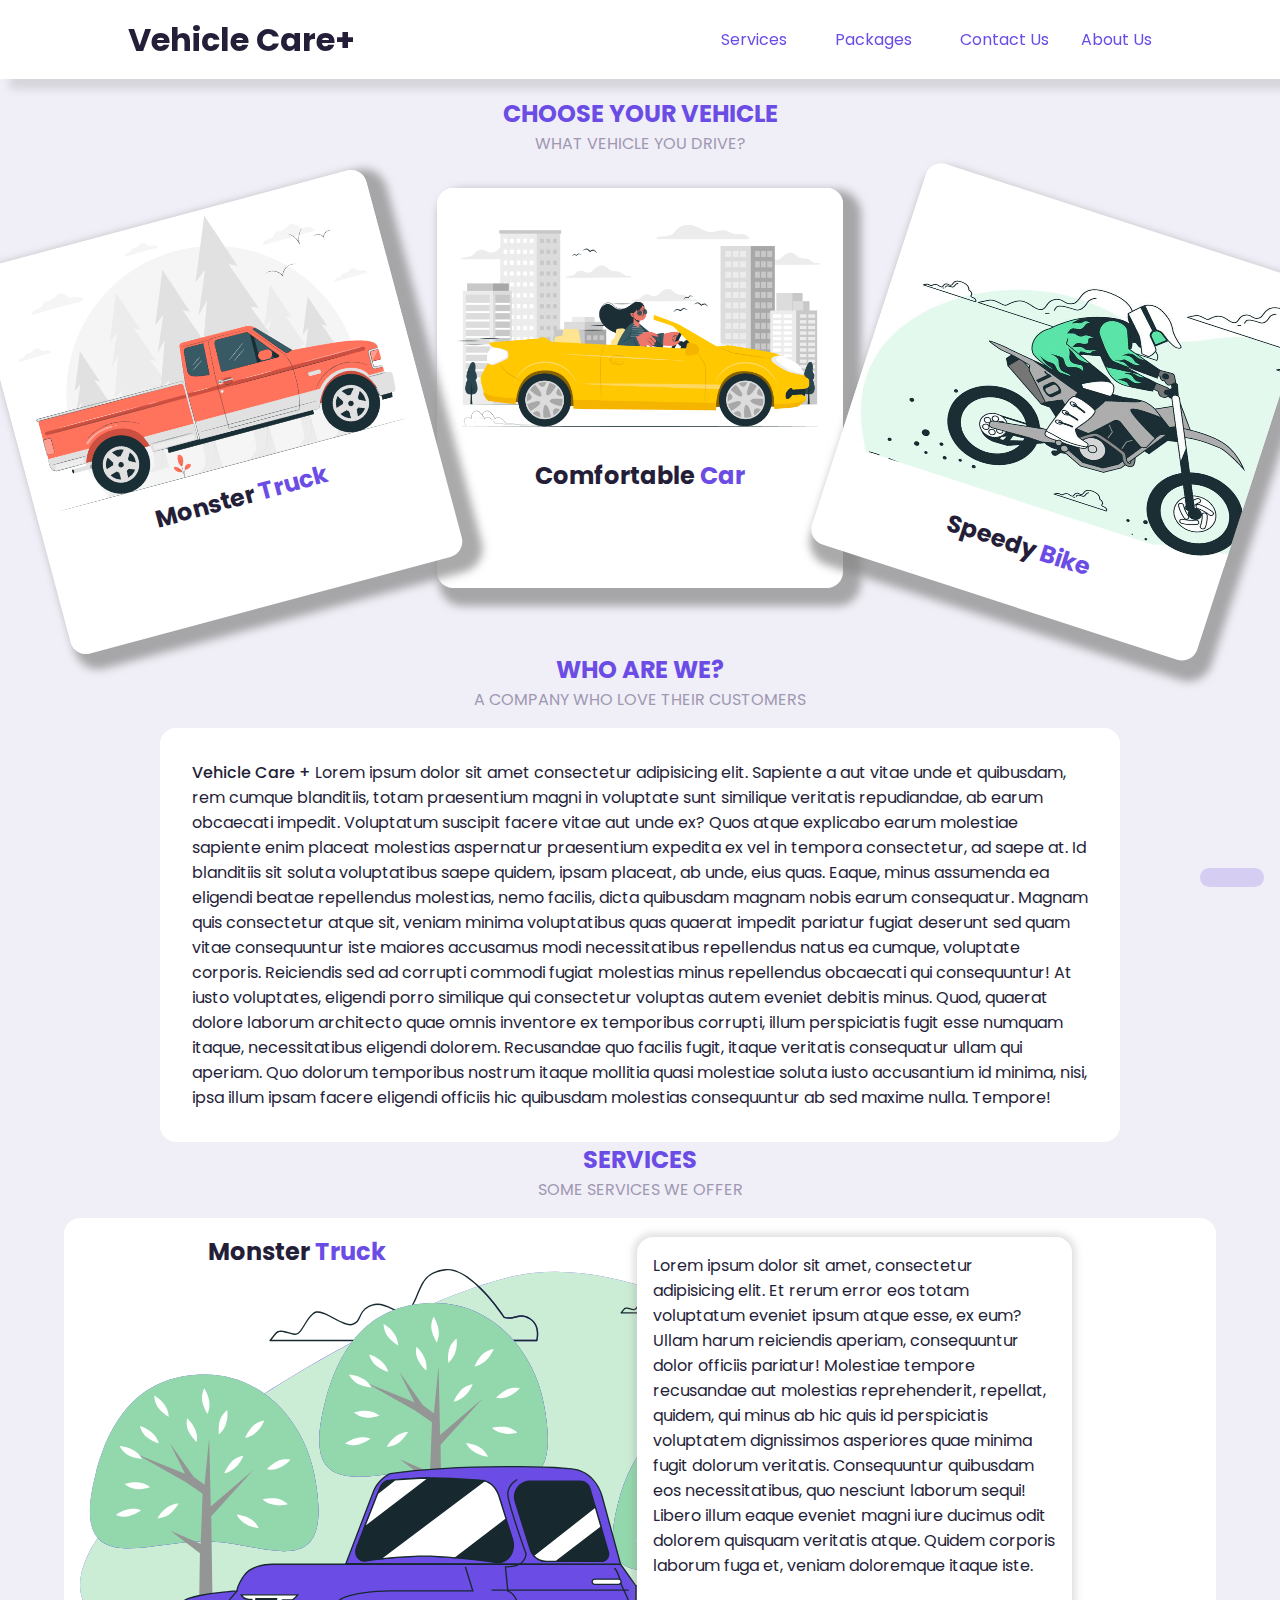
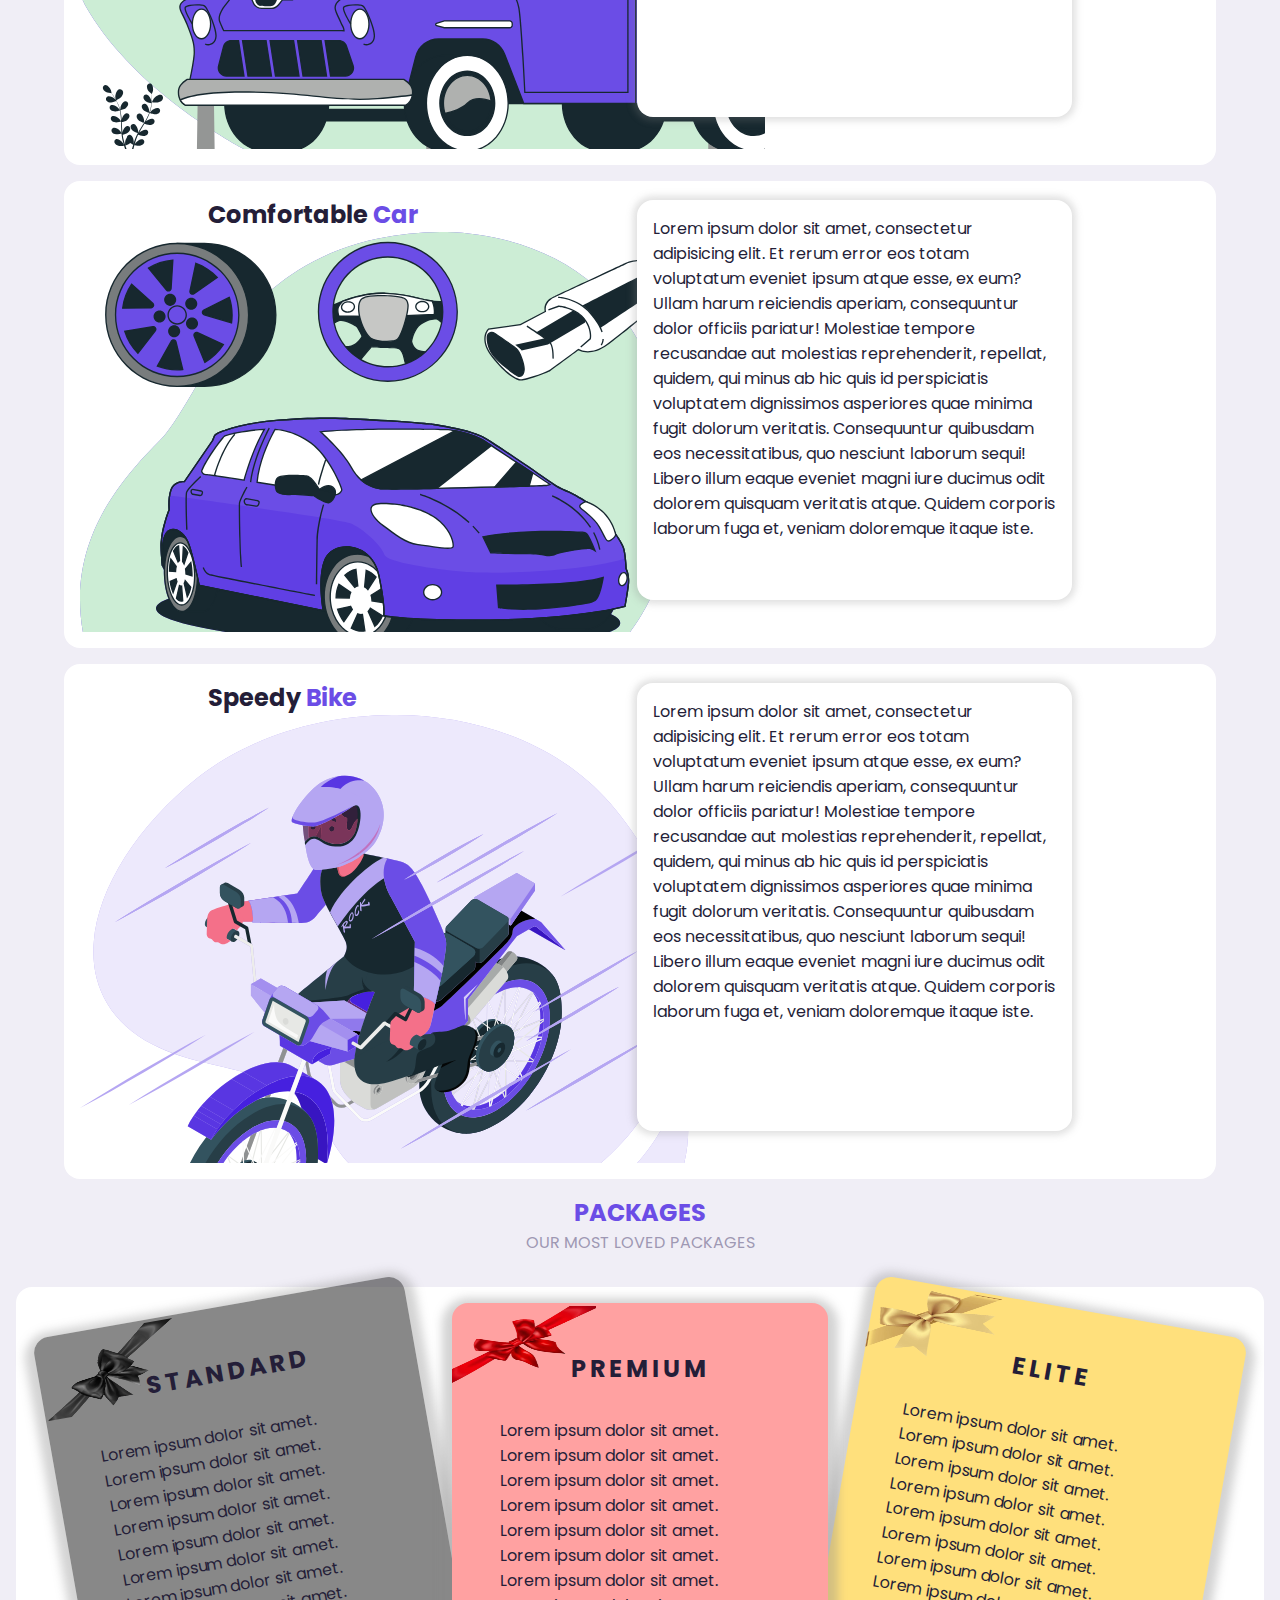
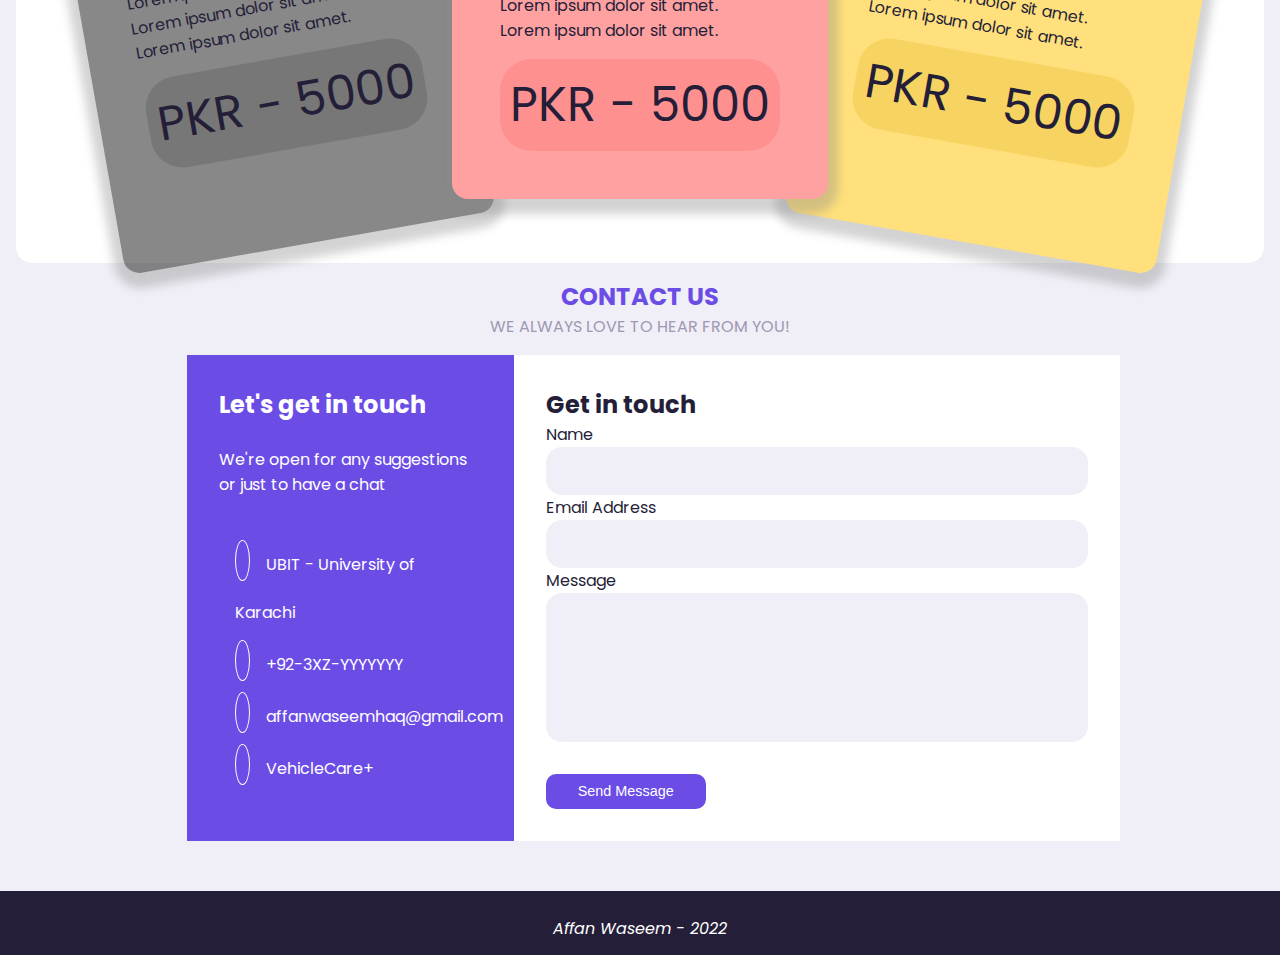
==== commit 447e4934: "Home FE completed" ====
--- a/Home/index.html
+++ b/Home/index.html
@@ -21,7 +21,6 @@
           <a href="#"><label class="navs packages">Packages</label></a>
           <a href="#"><label class="navs contact-us">Contact Us</label></a>
           <a href="#"><label class="navs about-us">About Us</label></a>
-          <a href="#"><label class="navs user">Log Out</a>
       </div>
     </div>
   </nav>
@@ -30,7 +29,7 @@
  <main>
     <div class="containerweb">
         <h2 class="vehicle-heading">CHOOSE YOUR VEHICLE</h2>
-        <hr style="width:18%">
+        <div class="text-muted sub-heading">WHAT VEHICLE YOU DRIVE?</div>
 
 
         <div class="choose-vehicle">
@@ -53,7 +52,7 @@
 
 
       <h2 class="vehicle-heading-two">WHO ARE WE?</h2>
-        <hr style="width:18%">
+      <div class="text-muted sub-heading">A COMPANY WHO LOVE THEIR CUSTOMERS</div>
       <div class="about-us-tab">
         <div class="about">
           <span class="bold">Vehicle Care +</span> Lorem ipsum dolor sit amet consectetur adipisicing elit. Sapiente a aut vitae unde et quibusdam, rem cumque blanditiis, totam praesentium magni in voluptate sunt similique veritatis repudiandae, ab earum obcaecati impedit. Voluptatum suscipit facere vitae aut unde ex? Quos atque explicabo earum molestiae sapiente enim placeat molestias aspernatur praesentium expedita ex vel in tempora consectetur, ad saepe at. Id blanditiis sit soluta voluptatibus saepe quidem, ipsam placeat, ab unde, eius quas. Eaque, minus assumenda ea eligendi beatae repellendus molestias, nemo facilis, dicta quibusdam magnam nobis earum consequatur. Magnam quis consectetur atque sit, veniam minima voluptatibus quas quaerat impedit pariatur fugiat deserunt sed quam vitae consequuntur iste maiores accusamus modi necessitatibus repellendus natus ea cumque, voluptate corporis. Reiciendis sed ad corrupti commodi fugiat molestias minus repellendus obcaecati qui consequuntur! At iusto voluptates, eligendi porro similique qui consectetur voluptas autem eveniet debitis minus. Quod, quaerat dolore laborum architecto quae omnis inventore ex temporibus corrupti, illum perspiciatis fugit esse numquam itaque, necessitatibus eligendi dolorem. Recusandae quo facilis fugit, itaque veritatis consequatur ullam qui aperiam. Quo dolorum temporibus nostrum itaque mollitia quasi molestiae soluta iusto accusantium id minima, nisi, ipsa illum ipsam facere eligendi officiis hic quibusdam molestias consequuntur ab sed maxime nulla. Tempore!
@@ -63,7 +62,7 @@
       <div class="services">
 
         <h2 class="vehicle-heading-two">SERVICES</h2>
-        <hr style="width:18%">
+        <div class="text-muted sub-heading">SOME SERVICES WE OFFER</div>
 
    <!-- =========================== TRUCK ====================================== -->
       <div class="services-pane">
@@ -2157,22 +2156,112 @@
         </div>
       </div>
     </div>
-
-
-
+  </div>
+
+  <!-- ========================== PACKAGES =============================== -->
+      <h2 class="vehicle-heading-two">PACKAGES</h2>
+      <div class="text-muted sub-heading">OUR MOST LOVED PACKAGES</div>
+      <div class="package-section">
+        <div class="packages">
+
+          <div class="package-card package-standard">
+            <h2 class="packge-heading">STANDARD</h2>
+            <img src="./images/black-bow.jpg">
+            <div class="package-offers">
+              <ul class="package-offers-list">
+                <li>Lorem ipsum dolor sit amet.</li>
+                <li>Lorem ipsum dolor sit amet.</li>
+                <li>Lorem ipsum dolor sit amet.</li>
+                <li>Lorem ipsum dolor sit amet.</li>
+                <li>Lorem ipsum dolor sit amet.</li>
+                <li>Lorem ipsum dolor sit amet.</li>
+                <li>Lorem ipsum dolor sit amet.</li>
+                <li>Lorem ipsum dolor sit amet.</li>
+                <li>Lorem ipsum dolor sit amet.</li>
+              </ul>
+            </div>
+            <div class="footer">PKR - 5000</div>
+          </div>
+
+          <div class="package-card package-premium">           
+            <h2 class="packge-heading">PREMIUM</h2>
+            <img src="./images/red-bow.png">
+            <div class="package-offers">
+              <ul class="package-offers-list">
+                <li>Lorem ipsum dolor sit amet.</li>
+                <li>Lorem ipsum dolor sit amet.</li>
+                <li>Lorem ipsum dolor sit amet.</li>
+                <li>Lorem ipsum dolor sit amet.</li>
+                <li>Lorem ipsum dolor sit amet.</li>
+                <li>Lorem ipsum dolor sit amet.</li>
+                <li>Lorem ipsum dolor sit amet.</li>
+                <li>Lorem ipsum dolor sit amet.</li>
+                <li>Lorem ipsum dolor sit amet.</li>
+              </ul>
+            </div>
+            <div class="footer">PKR - 5000</div>
+          </div>
+
+          <div class="package-card package-elite">            
+            <h2 class="packge-heading"> ELITE </h2>
+            <img src="./images/gold-bow.png">
+          <div class="package-offers">
+            <ul class="package-offers-list">
+              <li>Lorem ipsum dolor sit amet.</li>
+              <li>Lorem ipsum dolor sit amet.</li>
+              <li>Lorem ipsum dolor sit amet.</li>
+              <li>Lorem ipsum dolor sit amet.</li>
+              <li>Lorem ipsum dolor sit amet.</li>
+              <li>Lorem ipsum dolor sit amet.</li>
+              <li>Lorem ipsum dolor sit amet.</li>
+              <li>Lorem ipsum dolor sit amet.</li>
+              <li>Lorem ipsum dolor sit amet.</li>
+            </ul>
+          </div>
+          <div class="footer">PKR - 5000</div>
+        </div>
+            
+          </div>
       </div>
-
-
-
-      <h2 class="vehicle-heading-two">WHO ARE WE?</h2>
-      <hr style="width:18%">
-    <div class="about-us-tab">
-      <div class="about">
-        <span class="bold">Vehicle Care +</span> Lorem ipsum dolor sit amet consectetur adipisicing elit. Sapiente a aut vitae unde et quibusdam, rem cumque blanditiis, totam praesentium magni in voluptate sunt similique veritatis repudiandae, ab earum obcaecati impedit. Voluptatum suscipit facere vitae aut unde ex? Quos atque explicabo earum molestiae sapiente enim placeat molestias aspernatur praesentium expedita ex vel in tempora consectetur, ad saepe at. Id blanditiis sit soluta voluptatibus saepe quidem, ipsam placeat, ab unde, eius quas. Eaque, minus assumenda ea eligendi beatae repellendus molestias, nemo facilis, dicta quibusdam magnam nobis earum consequatur. Magnam quis consectetur atque sit, veniam minima voluptatibus quas quaerat impedit pariatur fugiat deserunt sed quam vitae consequuntur iste maiores accusamus modi necessitatibus repellendus natus ea cumque, voluptate corporis. Reiciendis sed ad corrupti commodi fugiat molestias minus repellendus obcaecati qui consequuntur! At iusto voluptates, eligendi porro similique qui consectetur voluptas autem eveniet debitis minus. Quod, quaerat dolore laborum architecto quae omnis inventore ex temporibus corrupti, illum perspiciatis fugit esse numquam itaque, necessitatibus eligendi dolorem. Recusandae quo facilis fugit, itaque veritatis consequatur ullam qui aperiam. Quo dolorum temporibus nostrum itaque mollitia quasi molestiae soluta iusto accusantium id minima, nisi, ipsa illum ipsam facere eligendi officiis hic quibusdam molestias consequuntur ab sed maxime nulla. Tempore!
-      </div>
-    </div>
-
+        <!-- ======================================= CONTACT US ========================== -->
+        <h2 class="vehicle-heading-two">CONTACT US</h2>
+        <div class="text-muted sub-heading">WE ALWAYS LOVE TO HEAR FROM YOU!</div>
+        <div class="contact-us-section">
+
+            <div class="info">
+              <h2 class="form-heading-two">Let's get in touch</h2><br>
+              <div class="form-sub-heading">We're open for any suggestions or just to have a chat</div>
+
+              <ul class="contact-infos">
+                <li class="address"><i class="uil uil-location-pin-alt"></i> UBIT - University of Karachi</li>
+                <li class="phone"><i class="uil uil-phone"></i> +92-3XZ-YYYYYYY</li>
+                <li class="email"><i class="uil uil-at"></i> affanwaseemhaq@gmail.com</li>
+                <li class="website"><i class="uil uil-globe"></i> VehicleCare+</li>
+              </ul>
+            </div>
+
+            <div class="form-card">
+              <div class="inner-card-form">
+
+                  <h2 class="form-heading-two">Get in touch</h2
+                
+                    <form action="submit">
+                        <label for="lastName">Name</label>
+                        <input type="text" class="lastName">
+                        <label for="email">Email Address</label>
+                        <input type="email" class="email">
+                        <div class="message">Message</div>
+                        <textarea id="form-message"></textarea><br><br>
+                        <button class="btn btn-primary">Send Message</button>
+                    </form>
+                </div>
+            </div>
+        </div><br><br>
  </main>
+
+ <footer>
+  <br><span><i class="uil uil-copyright"> Affan Waseem - 2022</i></span>
+ </footer>
     
 
 
--- a/Home/style.css
+++ b/Home/style.css
@@ -67,7 +67,7 @@
     display: inline-block;
     padding: var(--btn-padding);
     font-weight: 500;
-    border-radius: var(--border-radius);
+    border-radius: 10px;
     cursor: pointer;
     transition: all 300ms ease;
     font-size: 0.9rem;
@@ -185,7 +185,7 @@
 }
 
 .vehicle-heading{
-    margin-top: 4.7rem;
+    margin-top: 6rem;
     text-align: center;
     color: var(--color-primary);
 }
@@ -312,4 +312,161 @@
 .bike-svg{
     width: 56rem;
     height: 28rem;
+}
+
+/* PACKAGES */
+
+.package-section{
+    width: 100%;
+    padding: var(--card-padding);
+}
+
+.packages{
+    gap: 0;
+    display: flex;
+    background: var(--color-white);
+    padding: var(--card-padding);
+    border-radius: var(--card-border-radius);
+    justify-content: center;
+}
+
+.packge-heading{
+    text-align: center;
+    letter-spacing: 4px;
+}
+
+.package-card{
+    box-shadow: 0px 5px 10px 10px  #8888885f;
+    padding: 3rem;
+    border-radius: var(--card-border-radius);
+}
+
+
+.package-card img{
+    width: 9rem;    
+    transform: translate(-3rem,-5rem);
+    padding: 0;
+    height: 5rem;
+    position: absolute;
+}
+
+.package-offers{
+    margin-top: 2rem;
+}
+
+.package-premium{
+    z-index: 1;
+    margin-bottom: 3rem;
+    background-color: #ffa1a1;
+}
+
+.package-standard{
+    rotate: -10deg;
+    background: #16161682;
+    transition: 1s;
+}
+
+.package-elite{
+    rotate: 10deg;
+    background: #ffe07c;
+    transition: 3s;
+}
+
+.package-card .footer{
+    margin-top: 1rem;
+    font-size: 3rem;
+    padding: 10px;
+    border-radius: 2rem;
+    opacity: 1;
+    cursor: pointer;
+}
+
+.package-standard .footer{
+    background-color: #16161624;
+}
+.package-premium .footer{
+    background-color: #ff7f7f7f;
+}
+.package-elite .footer{
+    background-color: #ecc33d66;
+}
+
+.package-card .footer:hover{
+    opacity: 0.7;
+    transition: ease;
+}
+
+/* =================================== CONTACT US ================================ */
+.contact-us-section{
+    padding: 0 10rem;
+    margin-left: 1.7rem;
+    display: flex;
+    justify-content: center;
+}
+
+.form-card{
+    padding: var(--card-padding);
+    background: var(--color-white);
+    /* border-radius: var(--card-border-radius); */
+}
+
+.sub-heading{
+    text-align: center;
+    margin-bottom: 1rem;
+}
+
+.inner-card-form{
+    /* display: flex; */
+    justify-content: center;
+    padding: 1rem;
+
+}
+
+.inner-card-form textarea{
+    resize: none;
+    width: 100%;
+    height: 9.3rem;
+    border-radius: var(--card-border-radius);
+    background: var(--color-light);
+    padding: 1rem;
+    font-size: 1rem;
+}
+
+.inner-card-form input{
+    width: 100%;
+    border-radius: var(--card-border-radius);
+    background: var(--color-light);
+    height: 3rem;
+    padding: 1rem;
+    font-size: 1rem;
+}
+
+.info{
+    background: var(--color-primary);
+    padding: 2rem;
+    color: var(--color-white);
+    width: 35%;
+}
+
+.info ul{
+    margin-top: 1.5rem;
+    padding: 1rem;
+    line-height: 3rem;
+    font-size: 1rem;
+}
+
+.info i{
+    font-size: 1.7rem;
+    border: 1px var(--color-white) solid;
+    border-radius: 100%;
+    padding:  0 0.4rem 0 0.4rem;
+    margin-right: 1rem;
+}
+
+
+footer{
+    background: var(--color-dark);
+    color: var(--color-white);
+    text-align: center;
+    height: 4rem;
 }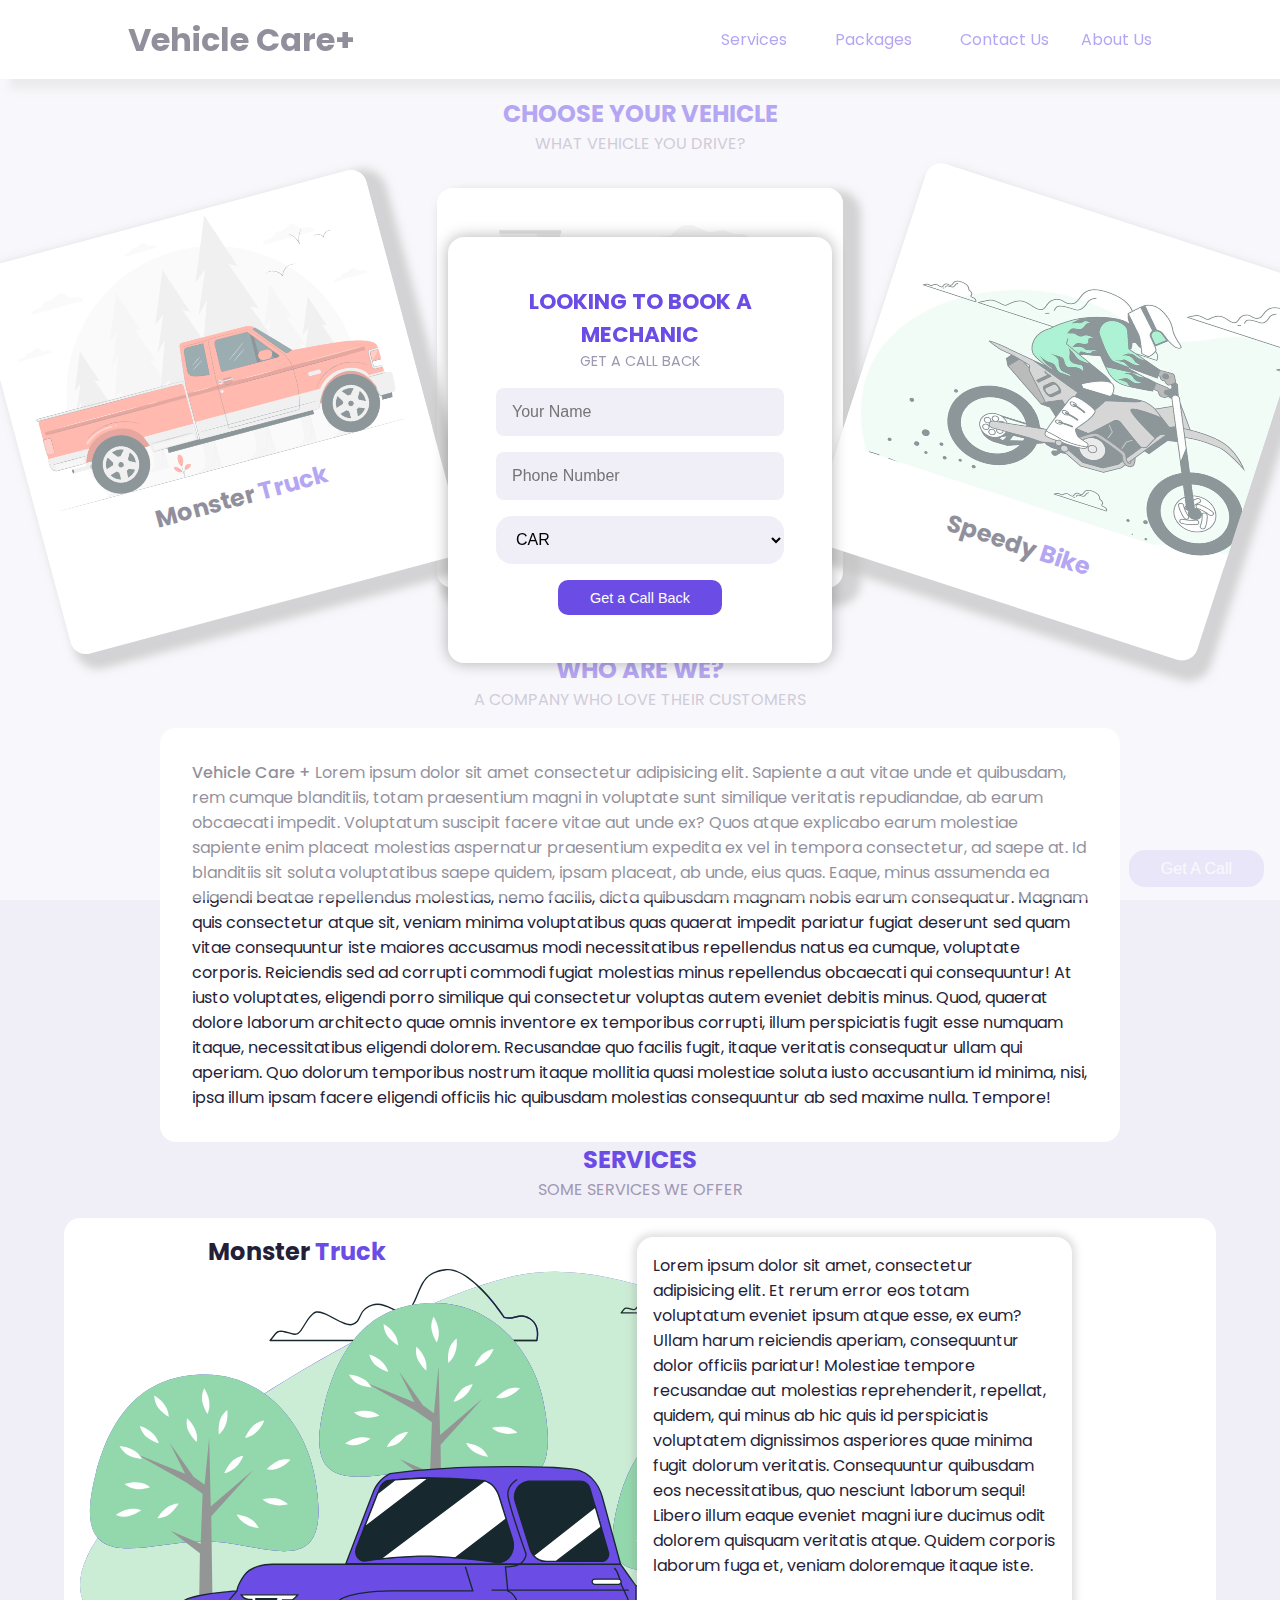
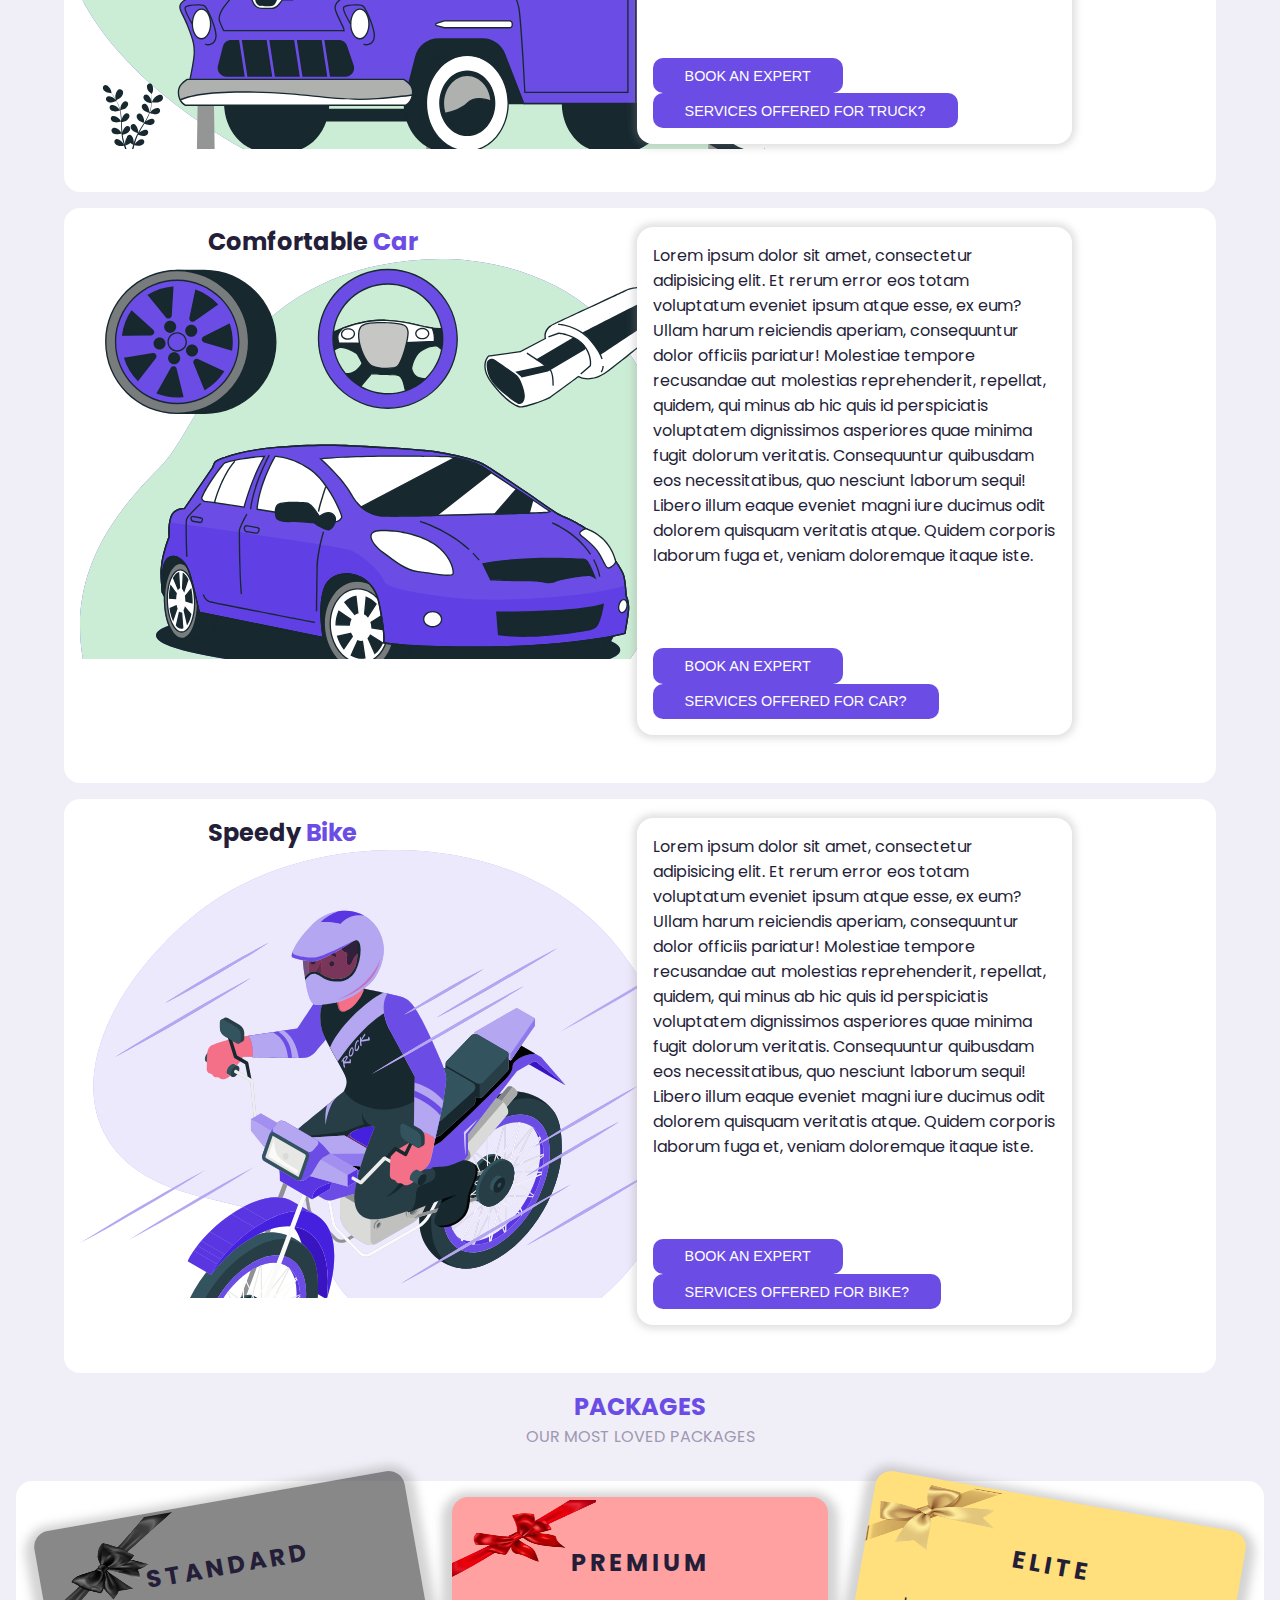
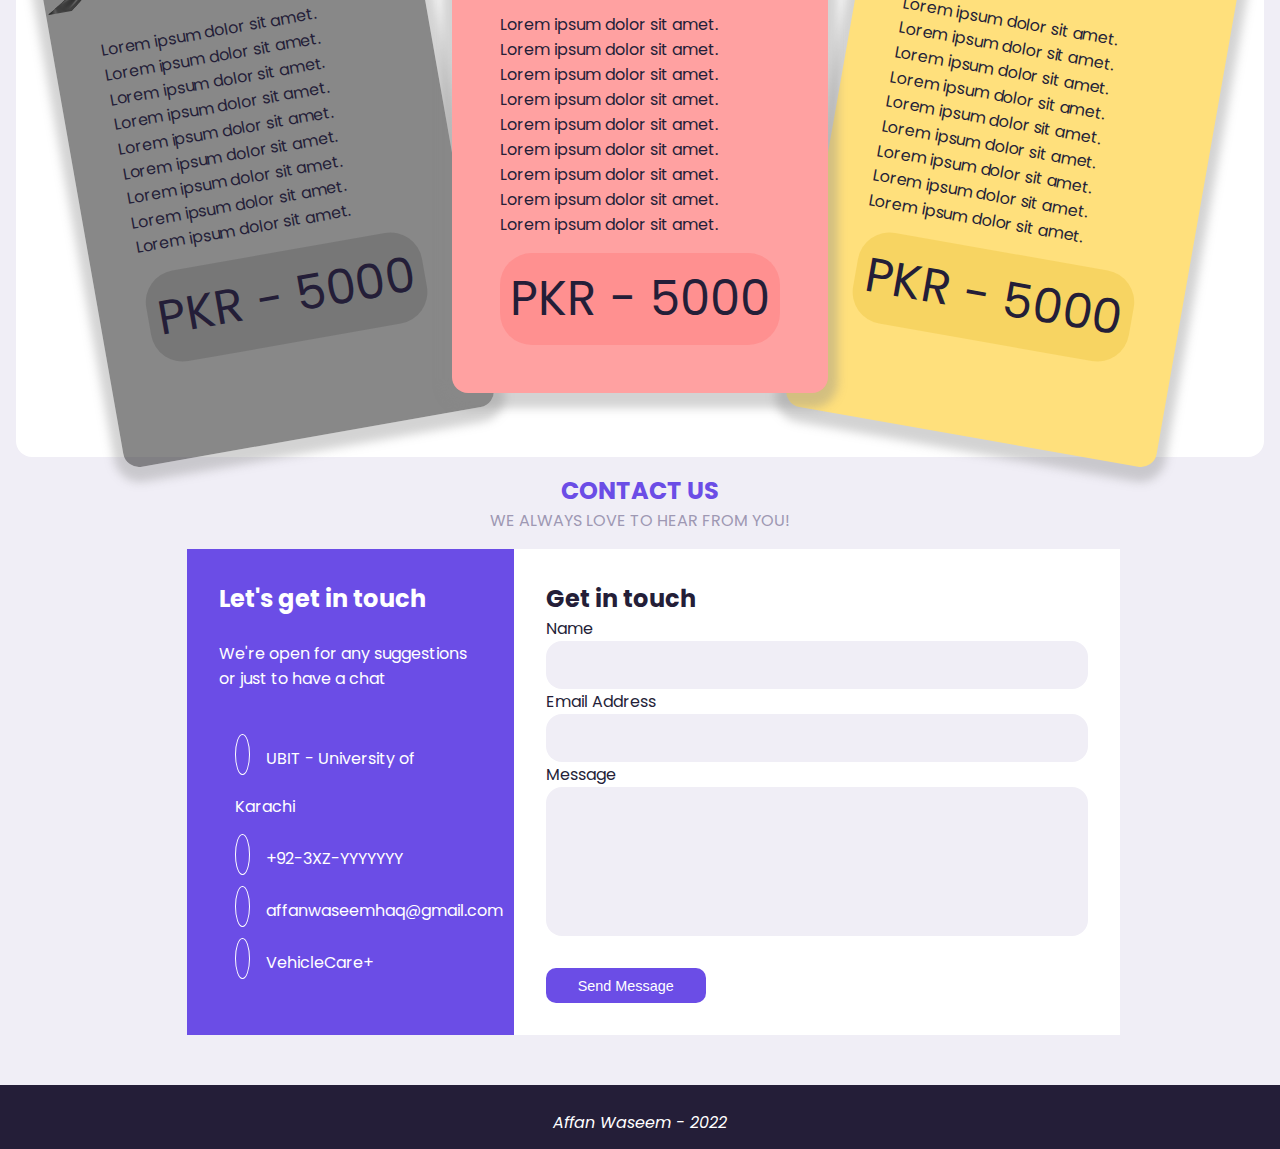
==== commit c4cd7eb5: "Added Contact form, Booking Form, Call Form, footer, navigation and sripting also done for service p" ====
--- a/Home/index.html
+++ b/Home/index.html
@@ -17,10 +17,10 @@
     <div class="container">
       <h1 class="nav-title">Vehicle Care+</h1>
       <div class="navigations">
-          <a href="#"><label class="navs create-package">Services</label></a>
-          <a href="#"><label class="navs packages">Packages</label></a>
-          <a href="#"><label class="navs contact-us">Contact Us</label></a>
-          <a href="#"><label class="navs about-us">About Us</label></a>
+          <a href="#servicenav"><label class="navs create-package">Services</label></a>
+          <a href="#packagenav"><label class="navs packages">Packages</label></a>
+          <a href="#contactnav"><label class="navs contact-us">Contact Us</label></a>
+          <a href="#about-us"><label class="navs about-us">About Us</label></a>
       </div>
     </div>
   </nav>
@@ -51,7 +51,7 @@
 <!-- ================================= SECTION 2 ABOUT US ===================================== -->
 
 
-      <h2 class="vehicle-heading-two">WHO ARE WE?</h2>
+      <h2 class="vehicle-heading-two" id="about-us">WHO ARE WE?</h2>
       <div class="text-muted sub-heading">A COMPANY WHO LOVE THEIR CUSTOMERS</div>
       <div class="about-us-tab">
         <div class="about">
@@ -59,7 +59,7 @@
         </div>
       </div>
 <!-- =============================== SERVICES ============================== -->
-      <div class="services">
+      <div class="services" id="servicenav">
 
         <h2 class="vehicle-heading-two">SERVICES</h2>
         <div class="text-muted sub-heading">SOME SERVICES WE OFFER</div>
@@ -559,6 +559,10 @@
           </svg>
           <div class="detail-card">
             Lorem ipsum dolor sit amet, consectetur adipisicing elit. Et rerum error eos totam voluptatum eveniet ipsum atque esse, ex eum? Ullam harum reiciendis aperiam, consequuntur dolor officiis pariatur! Molestiae tempore recusandae aut molestias reprehenderit, repellat, quidem, qui minus ab hic quis id perspiciatis voluptatem dignissimos asperiores quae minima fugit dolorum veritatis. Consequuntur quibusdam eos necessitatibus, quo nesciunt laborum sequi! Libero illum eaque eveniet magni iure ducimus odit dolorem quisquam veritatis atque. Quidem corporis laborum fuga et, veniam doloremque itaque iste.
+            <div class="actions-service">
+              <button id="bookAppointmentTruck" class="btn btn-primary">BOOK AN EXPERT</button>
+              <button id="openServiceCardTruck" class="btn btn-primary">SERVICES OFFERED FOR TRUCK?</button>
+            </div>
           </div>
         </div>
       </div>
@@ -1330,6 +1334,10 @@
 
           <div class="detail-card">
             Lorem ipsum dolor sit amet, consectetur adipisicing elit. Et rerum error eos totam voluptatum eveniet ipsum atque esse, ex eum? Ullam harum reiciendis aperiam, consequuntur dolor officiis pariatur! Molestiae tempore recusandae aut molestias reprehenderit, repellat, quidem, qui minus ab hic quis id perspiciatis voluptatem dignissimos asperiores quae minima fugit dolorum veritatis. Consequuntur quibusdam eos necessitatibus, quo nesciunt laborum sequi! Libero illum eaque eveniet magni iure ducimus odit dolorem quisquam veritatis atque. Quidem corporis laborum fuga et, veniam doloremque itaque iste.
+            <div class="actions-service">
+              <button id="bookAppointmentCar" class="btn btn-primary">BOOK AN EXPERT</button>
+              <button id="openServiceCardCar" class="btn btn-primary">SERVICES OFFERED FOR CAR?</button>
+            </div>
           </div>
         </div>
       </div>
@@ -2153,13 +2161,17 @@
         </svg>
         <div class="detail-card">
           Lorem ipsum dolor sit amet, consectetur adipisicing elit. Et rerum error eos totam voluptatum eveniet ipsum atque esse, ex eum? Ullam harum reiciendis aperiam, consequuntur dolor officiis pariatur! Molestiae tempore recusandae aut molestias reprehenderit, repellat, quidem, qui minus ab hic quis id perspiciatis voluptatem dignissimos asperiores quae minima fugit dolorum veritatis. Consequuntur quibusdam eos necessitatibus, quo nesciunt laborum sequi! Libero illum eaque eveniet magni iure ducimus odit dolorem quisquam veritatis atque. Quidem corporis laborum fuga et, veniam doloremque itaque iste.
+          <div class="actions-service">
+            <button id="bookAppointmentBike" class="btn btn-primary">BOOK AN EXPERT</button>
+            <button id="openServiceCardBike" class="btn btn-primary">SERVICES OFFERED FOR BIKE?</button>
+          </div>
         </div>
       </div>
     </div>
   </div>
 
   <!-- ========================== PACKAGES =============================== -->
-      <h2 class="vehicle-heading-two">PACKAGES</h2>
+      <h2 class="vehicle-heading-two" id="packagenav">PACKAGES</h2>
       <div class="text-muted sub-heading">OUR MOST LOVED PACKAGES</div>
       <div class="package-section">
         <div class="packages">
@@ -2224,7 +2236,7 @@
           </div>
       </div>
         <!-- ======================================= CONTACT US ========================== -->
-        <h2 class="vehicle-heading-two">CONTACT US</h2>
+        <h2 class="vehicle-heading-two" id="contactnav">CONTACT US</h2>
         <div class="text-muted sub-heading">WE ALWAYS LOVE TO HEAR FROM YOU!</div>
         <div class="contact-us-section">
 
@@ -2264,24 +2276,312 @@
  </footer>
     
 
-
-
-<div class="basket-icon">
-  <button class="btn-cart"><i class="uil uil-shopping-cart"></i> </button>
-</div>
-
-<div class="basket">
-  <div class="basket-box">
-    <span class="basket-head" style="display: flex; justify-content: space-between;">
-      <span><h2><i class="uil uil-shopping-cart"></i> YOUR ITEMS &nbsp;</h2></span>
-      <span id="closeBasketicon"><i class="uil uil-multiply"></i></span>
-    </span>
-      <ul class="basket-list">
-        <li>1xOil Change (Car)</li>
-        <li>1xTunning (Car)</li>
+<!--===================================== MODALS ==========================================-->
+
+<!-- =====================================CAR SERVICES -- MODAL ========================== -->
+<div class="car-modal">
+  <div class="car-modal-card">
+    <div class="car-modal-head">
+      <h2 class="vehicle-heading-two">CAR SERVICES</h2>
+      <div class="text-muted sub-heading">WHAT SERVICE YOU WANT FOR YOUR LOVELY CAR?</div>
+    </div>
+    <div class="car-list-modal">
+
+      <div class="car-list-card">
+        <ul class="car-services-list">
+          <li class="car-tuning active menu-item">Tuning <br><span class="sub-heading-2 text-muted">Improve Average and Performance</span></li> 
+          <li class="car-engine menu-item">Engine Work <br> <span class="sub-heading-2 text-muted">Overhauling and Replacement</span></li> 
+          <li class="car-ac menu-item">AC Maintenance <br> <span class="sub-heading-2 text-muted">Better Cooling and Chilling</span> </li>  
+          <li class="car-oil menu-item">Oil Checkup <br> <span class="sub-heading-2 text-muted">For Smooth Driving</span>  </li>
+          <li class="car-wash menu-item">Car Wash <br><span class="sub-heading-2 text-muted">Who doesn't Like a Clean Car?</span>  </li>
+          <li class="car-inspection menu-item">Used Car Inspection<br><span class="sub-heading-2 text-muted">Expert Checkup</span> </li>
+        </ul>
+      </div>
+
+      <ul id="tunning" class="car-list-detailed">
+        <li>Carburetor Settings</li>
+        <li>Plugs wires cleaning/ replacement</li>
+        <li>TP Sensor Cleaning (EFI)</li>
+        <li>Point Cleaning/ replacement</li>
+        <li>Throttle body cleaning (EFI)</li>
+        <li>Performance Inspection</li>
+        <li>Tappets Adjustment</li>
+        <li>Engine Oil Replacement</li>
       </ul>
+
+      <ul id="engine" class="car-list-detailed">
+        <li>Car Engine Repair</li>
+        <li>Car Engine Repair</li>
+        <li>Car Engine Repair</li>
+        <li>Car Engine Repair</li>
+        <li>Car Engine Repair</li>
+        <li>Car Engine Repair</li>
+        <li>Car Engine Repair</li>
+      </ul>
+
+      <ul id="ac" class="car-list-detailed">
+        <li>Car AC Maintenance</li>
+        <li>Car AC Maintenance</li>
+        <li>Car AC Maintenance</li>
+        <li>Car AC Maintenance</li>
+        <li>Car AC Maintenance</li>
+        <li>Car AC Maintenance</li>
+        <li>Car AC Maintenance</li>
+      </ul>
+
+      <ul id="oil" class="car-list-detailed">
+        <li>Car Oil Change</li>
+        <li>Car Oil Change</li>
+        <li>Car Oil Change</li>
+        <li>Car Oil Change</li>
+        <li>Car Oil Change</li>
+        <li>Car Oil Change</li>
+        <li>Car Oil Change</li>
+      </ul>
+
+      <ul id="wash" class="car-list-detailed">
+        <li>Car Wash and Polish</li>
+        <li>Car Wash and Polish</li>
+        <li>Car Wash and Polish</li>
+        <li>Car Wash and Polish</li>
+        <li>Car Wash and Polish</li>
+        <li>Car Wash and Polish</li>
+        <li>Car Wash and Polish</li>
+      </ul>
+
+      <ul id="inspection" class="car-list-detailed">
+        <li>Used Car Inspection</li>
+        <li>Used Car Inspection</li>
+        <li>Used Car Inspection</li>
+        <li>Used Car Inspection</li>
+        <li>Used Car Inspection</li>
+        <li>Used Car Inspection</li>
+        <li>Used Car Inspection</li>
+        <li>Used Car Inspection</li>
+      </ul>
+
+    </div>
   </div>
 </div>
+
+<div class="truck-modal">
+  <div class="car-modal-card">
+    <div class="car-modal-head">
+      <h2 class="vehicle-heading-two">TRUCK SERVICES</h2>
+      <div class="text-muted sub-heading">WHAT SERVICE YOU WANT FOR YOUR POWERFUL TRUCK?</div>
+    </div>
+    <div class="car-list-modal">
+
+      <div class="car-list-card">
+        <ul class="car-services-list">
+          <li class="car-tuning active menu-item">Tuning <br><span class="sub-heading-2 text-muted">Improve Average and Performance</span></li> 
+          <li class="car-engine menu-item">Engine Work <br> <span class="sub-heading-2 text-muted">Overhauling and Replacement</span></li> 
+          <li class="car-ac menu-item">AC Maintenance <br> <span class="sub-heading-2 text-muted">Better Cooling and Chilling</span> </li>  
+          <li class="car-oil menu-item">Oil Checkup <br> <span class="sub-heading-2 text-muted">For Smooth Driving</span>  </li>
+          <li class="car-wash menu-item">Truck Wash <br><span class="sub-heading-2 text-muted">Who doesn't Like a Clean Car?</span>  </li>
+          <li class="car-inspection Bike nu-item">Used Truck Inspection<br><span class="sub-heading-2 text-muted">Expert Checkup</span> </li>
+        </ul>
+      </div>
+
+      <ul id="tunning" class="car-list-detailed">
+        <li>Carburetor Settings</li>
+        <li>Plugs wires cleaning/ replacement</li>
+        <li>TP Sensor Cleaning (EFI)</li>
+        <li>Point Cleaning/ replacement</li>
+        <li>Throttle body cleaning (EFI)</li>
+        <li>Performance Inspection</li>
+        <li>Tappets Adjustment</li>
+        <li>Engine Oil Replacement</li>
+      </ul>
+
+      <ul id="engine" class="car-list-detailed">
+        <li>Truck Engine Repair</li>
+        <li>Truck Engine Repair</li>
+        <li>Truck Engine Repair</li>
+        <li>Truck Engine Repair</li>
+        <li>Truck Engine Repair</li>
+        <li>Truck Engine Repair</li>
+      </ul>
+
+      <ul id="ac" class="car-list-detailed">
+        <li>Truck AC Maintenance</li>
+        <li>Truck AC Maintenance</li>
+        <li>Truck AC Maintenance</li>
+        <li>Truck AC Maintenance</li>
+        <li>Truck AC Maintenance</li>
+        <li>Truck AC Maintenance</li>
+        <li>Truck AC Maintenance</li>
+      </ul>
+
+      <ul id="oil" class="car-list-detailed">
+        <li>Truck Oil Change</li>
+        <li>Truck Oil Change</li>
+        <li>Truck Oil Change</li>
+        <li>Truck Oil Change</li>
+        <li>Truck Oil Change</li>
+        <li>Truck Oil Change</li>
+        <li>Truck Oil Change</li>
+      </ul>
+
+      <ul id="wash" class="car-list-detailed">
+        <li>Truck Wash and Polish</li>
+        <li>Truck Wash and Polish</li>
+        <li>Truck Wash and Polish</li>
+        <li>Truck Wash and Polish</li>
+        <li>Truck Wash and Polish</li>
+        <li>Truck Wash and Polish</li>
+        <li>Truck Wash and Polish</li>
+      </ul>
+
+      <ul id="inspection" class="car-list-detailed">
+        <li>Used Truck Inspection</li>
+        <li>Used Truck Inspection</li>
+        <li>Used Truck Inspection</li>
+        <li>Used Truck Inspection</li>
+        <li>Used Truck  Inspection</li>
+        <li>Used Truck Inspection</li>
+        <li>Used Truck Inspection</li>
+        <li>Used Truck Inspection</li>
+      </ul>
+
+    </div>
+  </div>
+</div>
+
+<div class="bike-modal">
+  <div class="car-modal-card">
+    <div class="car-modal-head">
+      <h2 class="vehicle-heading-two">BIKE SERVICES</h2>
+      <div class="text-muted sub-heading">WHAT SERVICE YOU WANT FOR YOUR SPEEDY CAR?</div>
+    </div>
+    <div class="car-list-modal">
+
+      <div class="car-list-card">
+        <ul class="car-services-list">
+          <li class="car-tuning active menu-item">Tuning <br><span class="sub-heading-2 text-muted">Improve Average and Performance</span></li> 
+          <li class="car-engine menu-item">Engine Work <br> <span class="sub-heading-2 text-muted">Overhauling and Replacement</span></li> 
+          <li class="car-ac menu-item">AC Maintenance <br> <span class="sub-heading-2 text-muted">Better Cooling and Chilling</span> </li>  
+          <li class="car-oil menu-item">Oil Checkup <br> <span class="sub-heading-2 text-muted">For Smooth Driving</span>  </li>
+          <li class="car-wash menu-item">Bike Wash <br><span class="sub-heading-2 text-muted">Who doesn't Like a Clean Car?</span>  </li>
+          <li class="car-inspection menu-item">Used Bike Inspection<br><span class="sub-heading-2 text-muted">Expert Checkup</span> </li>
+        </ul>
+      </div>
+
+      <ul id="tunning" class="car-list-detailed">
+        <li>Carburetor Settings</li>
+        <li>Plugs wires cleaning/ replacement</li>
+        <li>TP Sensor Cleaning (EFI)</li>
+        <li>Point Cleaning/ replacement</li>
+        <li>Throttle body cleaning (EFI)</li>
+        <li>Performance Inspection</li>
+        <li>Tappets Adjustment</li>
+        <li>Engine Oil Replacement</li>
+      </ul>
+
+      <ul id="engine" class="car-list-detailed">
+        <li>Bike Engine Repair</li>
+        <li>Bike Engine Repair</li>
+        <li>Bike Engine Repair</li>
+        <li>Bike Engine Repair</li>
+        <li>Bike Engine Repair</li>
+        <li>Bike Engine Repair</li>
+        <li>Bike Engine Repair</li>
+      </ul>
+
+      <ul id="ac" class="car-list-detailed">
+        <li>Bike AC Maintenance</li>
+        <li>Bike AC Maintenance</li>
+        <li>Bike AC Maintenance</li>
+        <li>Bike AC Maintenance</li>
+        <li>Bike AC Maintenance</li>
+        <li>Bike AC Maintenance</li>
+        <li>Bike AC Maintenance</li>
+      </ul>
+
+      <ul id="oil" class="car-list-detailed">
+        <li>Bike Oil Change</li>
+        <li>Bike Oil Change</li>
+        <li>Bike Oil Change</li>
+        <li>Bike Oil Change</li>
+        <li>Bike Oil Change</li>
+        <li>Bike Oil Change</li>
+        <li>Bike Oil Change</li>
+      </ul>
+
+      <ul id="wash" class="car-list-detailed">
+        <li>Bike Wash and Polish</li>
+        <li>Bike Wash and Polish</li>
+        <li>Bike Wash and Polish</li>
+        <li>Bike Wash and Polish</li>
+        <li>Bike  Wash and Polish</li>
+        <li>Bike Wash and Polish</li>
+        <li>Bike Wash and Polish</li>
+      </ul>
+
+      <ul id="inspection" class="car-list-detailed">
+        <li>Used Bike Inspection</li>
+      </ul>
+
+    </div>
+  </div>
+</div>
+
+<!-- =================== APPOINTMENT MODAL ================================ -->
+<div class="book-appointment">
+  <div class="appointment-card">
+    <div class="appointment-head">
+      <span id="closeAppointment"><i class="uil uil-multiply"></i></span>
+      <h2 class="vehicle-heading-two">BOOK AN APPOINTMENT</h2>
+      <div class="text-muted sub-heading">LET US MEET YOU LOVELY VEHICLE</div>
+    </div>
+    <div class="appointment-body">
+      <form action="" class="appointment-form">
+        <input type="text" placeholder="Name">
+        <input type="tel" placeholder="Phone Number" pattern="03[0-9]{2}-(?!1234567)(?!1111111)(?!7654321)[0-9]{7}">
+        <select name="selectService" placeholder="Select Service">
+          <option value="tune">Tunning and Maintenance - Improve Average and Performance</option>
+          <option value="eng">Engine Work - Overhauling and Replacement</option>
+          <option value="ac">AC Maintenance - Better Cooling and Chilling</option>
+          <option value="oil">Oil Checkup/Change - For Smooth Driving</option>
+          <option value="wash">Wash - Clean and Shinning Vehicle</option>
+          <option value="inspect">Used Vehicle Inspection - Expert Opinion</option>
+        </select>
+        <input type="text" placeholder="Complete Address">
+        <input type="text" id="appoint-vehicle-type" placeholder="VEHICLE TYPE: CAR" readonly style="text-align: center;">
+        <input type="datetime-local" name="appointmentTime">
+        <button class="btn btn-primary">Book An Expert</button>
+      </form>
+    </div>
+  </div>
+</div>
+
+
+<div class="getacall-icon">
+  <button class="btn-cart"> Get A Call </button>
+</div>
+
+<div class="getacall">
+  <div class="getacall-card">
+    <div class="getacall-head">
+      <span id="exitCall"><i class="uil uil-multiply" style="text-align: right;"></i></span>
+      <h2 class="vehicle-heading-two">LOOKING TO BOOK A MECHANIC</h2>
+      <div class="text-muted sub-heading">GET A CALL BACK</div>
+    </div>
+    <div class="getacall-body">
+     <form action="" class="appointment-form">
+      <input type="text" placeholder="Your Name">
+      <input type="tel" placeholder="Phone Number" pattern="03[0-9]{2}-(?!1234567)(?!1111111)(?!7654321)[0-9]{7}">
+      <select name="vehicleType">
+        <option value="car">CAR</option>
+        <option value="car">TRUCK</option>
+        <option value="car">BIKE</option>
+      </select>
+      <button class="btn btn-primary">Get a Call Back</button>
+     </form>
+    </div>
+  </div>
+</div>
+
 
   <script src="./index.js"></script>
 </body>
--- a/Home/style.css
+++ b/Home/style.css
@@ -241,7 +241,7 @@
     border-radius: var(--card-border-radius);
 }
 
-.basket-icon button{
+.getacall-icon button{
     position: fixed;
     bottom: 0.8rem;
     right: 1rem;
@@ -255,23 +255,12 @@
     transition: 5s;
 }
 
-.basket-icon button:hover{
+.getacall-icon button:hover{
     opacity: 1;
     font-size: 1.5rem;
     transition: 2s;
 }
 
-.basket{
-    position: fixed;
-    bottom: 0.8rem;
-    right: 1rem;
-    background: white;
-    box-shadow: 0 0 7px 4px  #88888841;
-    padding: var(--card-padding);
-    border-radius: var(--card-border-radius);
-    display: none;
-    cursor: pointer;
-}
 
 .services-pane{
     margin-left: 4rem;
@@ -469,4 +458,246 @@
     color: var(--color-white);
     text-align: center;
     height: 4rem;
-}+}
+
+
+/* ================================= MODALS ============================== */
+
+/* ================================== CAR-MODAL ========================== */
+
+.bike-modal{
+    background: rgba(255,255,255,0.5);
+    width: 100vw;
+    height: 100vh;
+    position: fixed;
+    top: 0;
+    left: 0;
+    z-index: 100;
+    text-align: center;
+    display: none;
+    place-items: center;
+    font-size: 0.9rem;
+}
+
+.truck-modal{
+    background: rgba(255,255,255,0.5);
+    width: 100vw;
+    height: 100vh;
+    position: fixed;
+    top: 0;
+    left: 0;
+    z-index: 100;
+    text-align: center;
+    display: none;
+    place-items: center;
+    font-size: 0.9rem;
+}
+
+.car-modal{
+    background: rgba(255,255,255,0.5);
+    width: 100vw;
+    height: 100vh;
+    position: fixed;
+    top: 0;
+    left: 0;
+    z-index: 100;
+    text-align: center;
+    display: none;
+    place-items: center;
+    font-size: 0.9rem;
+}
+
+.car-modal-card{
+    background: var(--color-white);
+    padding: 3rem;
+    border-radius: var(--card-border-radius);
+    width: 70%;
+    box-shadow: 0 0 15px rgb(0 0 0 / 30%);
+}
+
+.book-appointment{
+    background: rgba(255,255,255,0.5);
+    width: 100vw;
+    height: 100vh;
+    position: fixed;
+    top: 0;
+    left: 0;
+    z-index: 101;
+    text-align: center;
+    display: none;
+    place-items: center;
+    font-size: 0.9rem;
+}
+.appointment-card{
+    background: var(--color-white);
+    padding: 3rem;
+    border-radius: var(--card-border-radius);
+    width: 40%;
+    box-shadow: 0 0 15px rgb(0 0 0 / 30%);
+}
+.getacall{
+    background: rgba(255,255,255,0.5);
+    width: 100vw;
+    height: 100vh;
+    position: fixed;
+    top: 0;
+    left: 0;
+    z-index: 101;
+    text-align: center;
+    display: grid;
+    place-items: center;
+    font-size: 0.9rem;
+}
+.getacall-card{
+    background: var(--color-white);
+    padding: 3rem;
+    border-radius: var(--card-border-radius);
+    width: 30%;
+    box-shadow: 0 0 15px rgb(0 0 0 / 30%);
+}
+
+#exitCall{
+    position: fixed;
+    top: 25%;
+    left: 62%;
+    font-size: large;
+}
+
+#exitCall:hover{
+    border-radius: 50%;
+    padding: 0 6px 0 6px;
+    background: red;
+    border: 1px var(--color-white) solid;
+    color: var(--color-white);
+}
+
+#closeAppointment{
+    position: fixed;
+    top: 7rem;
+    left: 63rem;
+    font-size: large;
+}
+
+#closeAppointment:hover{
+    color: var(--color-primary);
+    font-size: 1.4rem;
+    transition: 0.2s;
+}
+
+.appointment-form input{
+    width: 100%;
+    border-radius: 0.5rem;
+    background: var(--color-light);
+    height: 3rem;
+    padding: 1rem;
+    font-size: 1rem;
+    margin-bottom: 1rem;
+}
+.appointment-form select{
+    width: 100%;
+    border-radius: var(--card-border-radius);
+    background: var(--color-light);
+    height: 3rem;
+    padding: 0.2rem;
+    padding-left: 1rem;
+    font-size: 1rem;
+    margin-bottom: 1rem;
+}
+
+.car-list-modal{
+    display: flex;
+    justify-content: space-between;
+}
+
+.car-list-modal .car-list-card{
+    text-align: left;
+    line-height: 2rem;
+    width: 30%;
+}
+
+.car-list-card ul{
+    font-size: 1rem;
+    color: var(--color-primary);
+    background: var(--color-light);
+    padding: var(--card-padding);
+}
+
+.car-list-card ul li{
+    background: rgba(255,255,255,0.4);
+    border: 1px solid var(--color-white);
+    padding: 0 1rem 0 1rem;
+    border-radius: var(--card-border-radius);
+    margin-bottom: 0.7rem;
+    cursor: pointer;
+}
+.car-list-card .active{
+    background: var(--color-primary);
+    color: white;
+}
+
+.car-list-card ul li:last-child{
+    margin-bottom: 0;
+}
+
+.car-list-card ul li:hover{
+    background: var(--color-white);
+    transition: 0.1s;
+}
+
+.sub-heading-2{
+    font-size: 0.8rem;
+}
+
+.car-list-detailed li:hover{
+    background: rgba(255,255,255,0.4);
+}
+
+.car-list-detailed{
+    width: 68%;
+    padding: var(--card-padding);
+    font-size: 1rem;
+    color: var(--color-primary);
+    background: var(--color-light);
+    display: grid;
+    grid-template-rows: repeat(3, 2fr);
+    grid-template-columns: repeat(3, 2fr);
+    column-gap: 1rem;
+    place-items: center;
+}
+
+.car-list-detailed li{
+    padding: 1rem;
+    background: var(--color-white);
+    margin-bottom: 0.4rem;
+    border-radius: var(--card-border-radius);
+    width: 10rem;
+    height: min-content;
+}
+
+#tunning{
+    display: grid;
+}
+
+#oil{
+    display: none;
+}
+
+#ac{
+    display: none;
+}
+
+#inspection{
+    display: none;
+}
+
+#engine{
+    display: none;
+}
+
+#wash{
+    display: none;
+}
+
+.actions-service{
+    margin-top: 5rem;
+}
